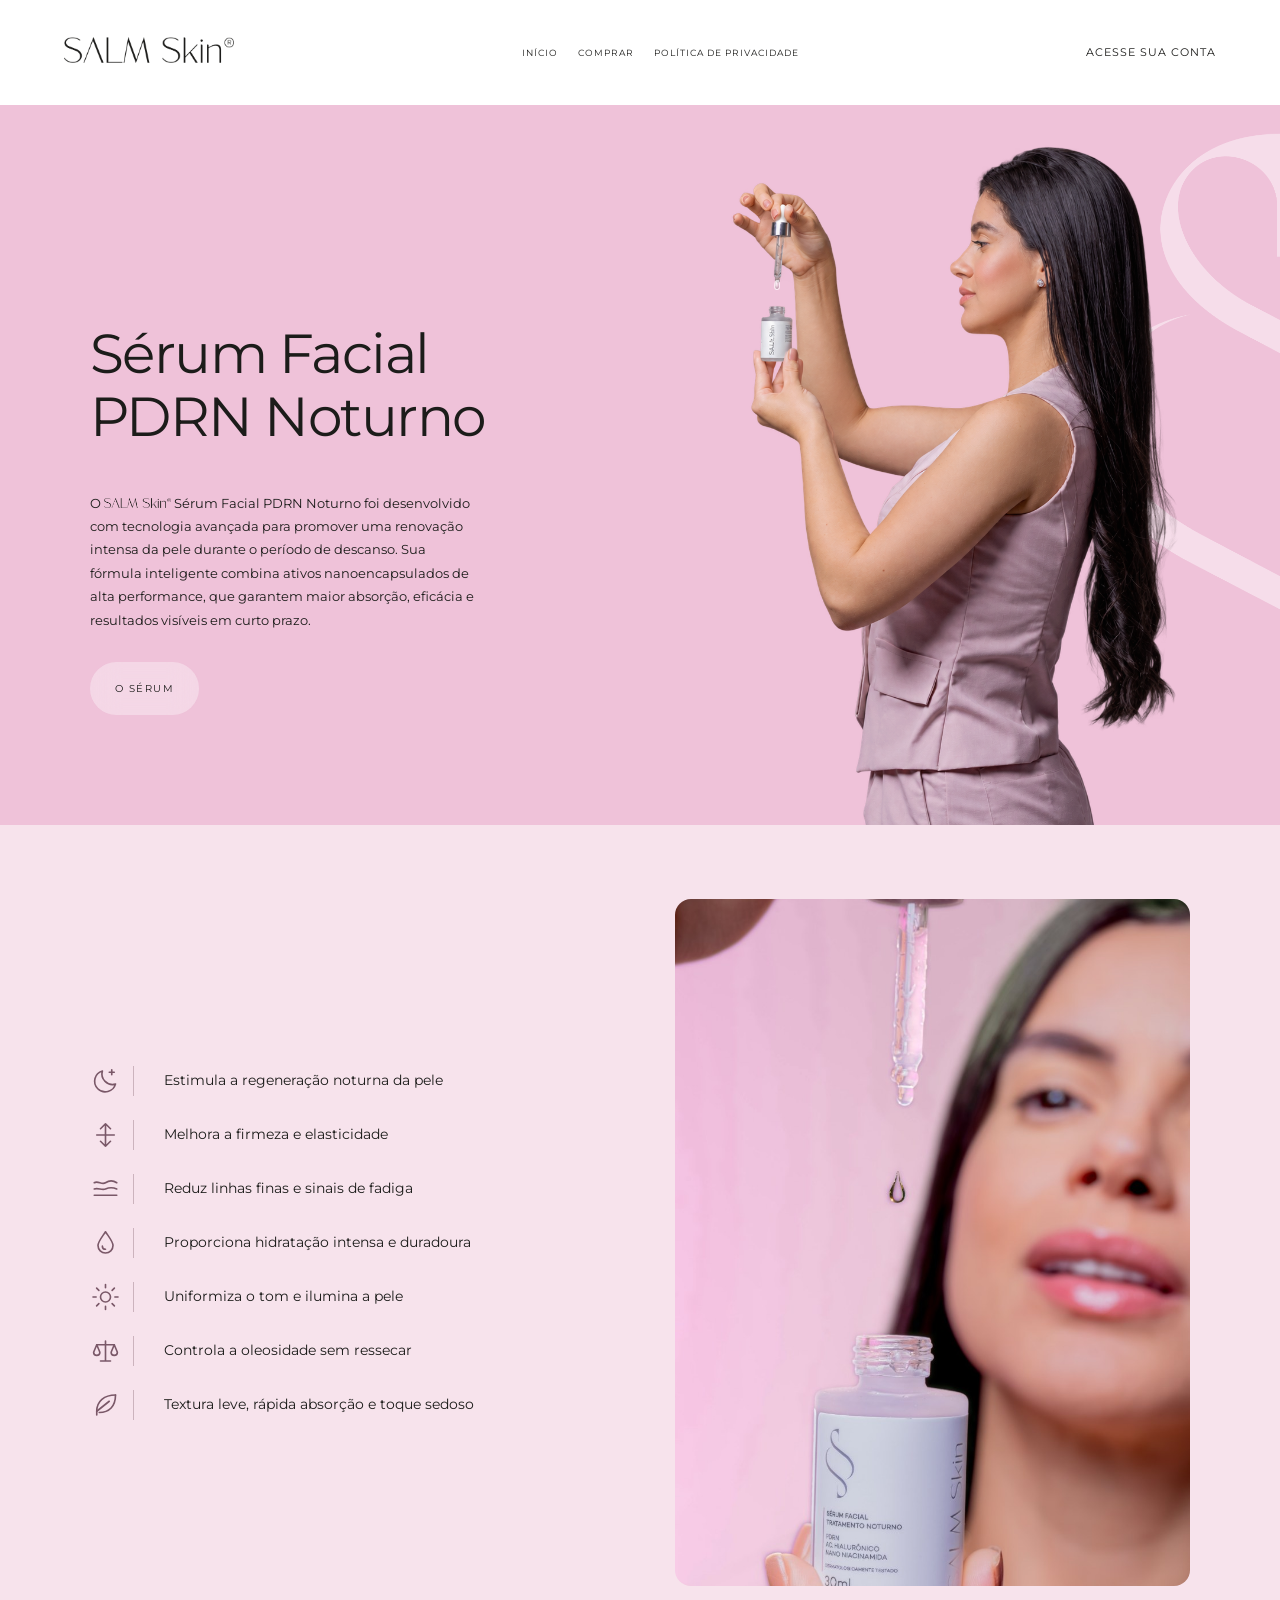
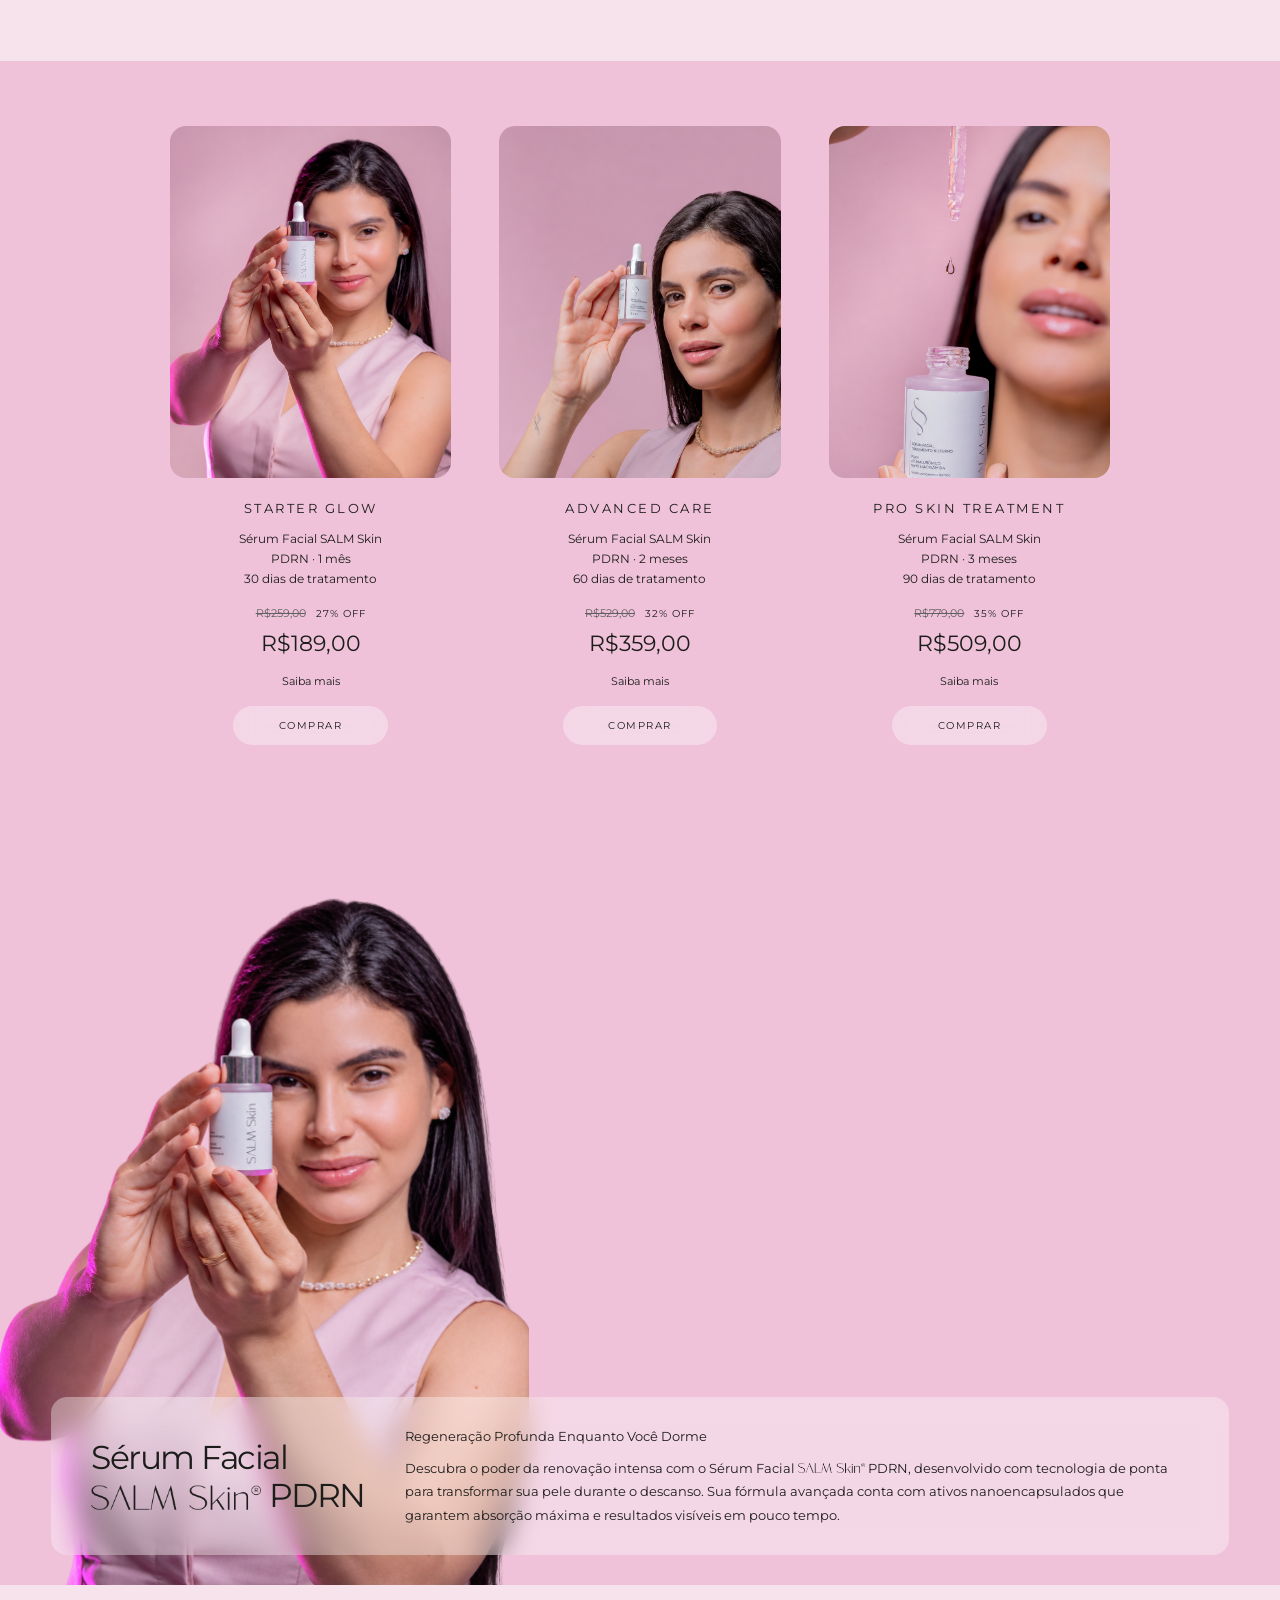
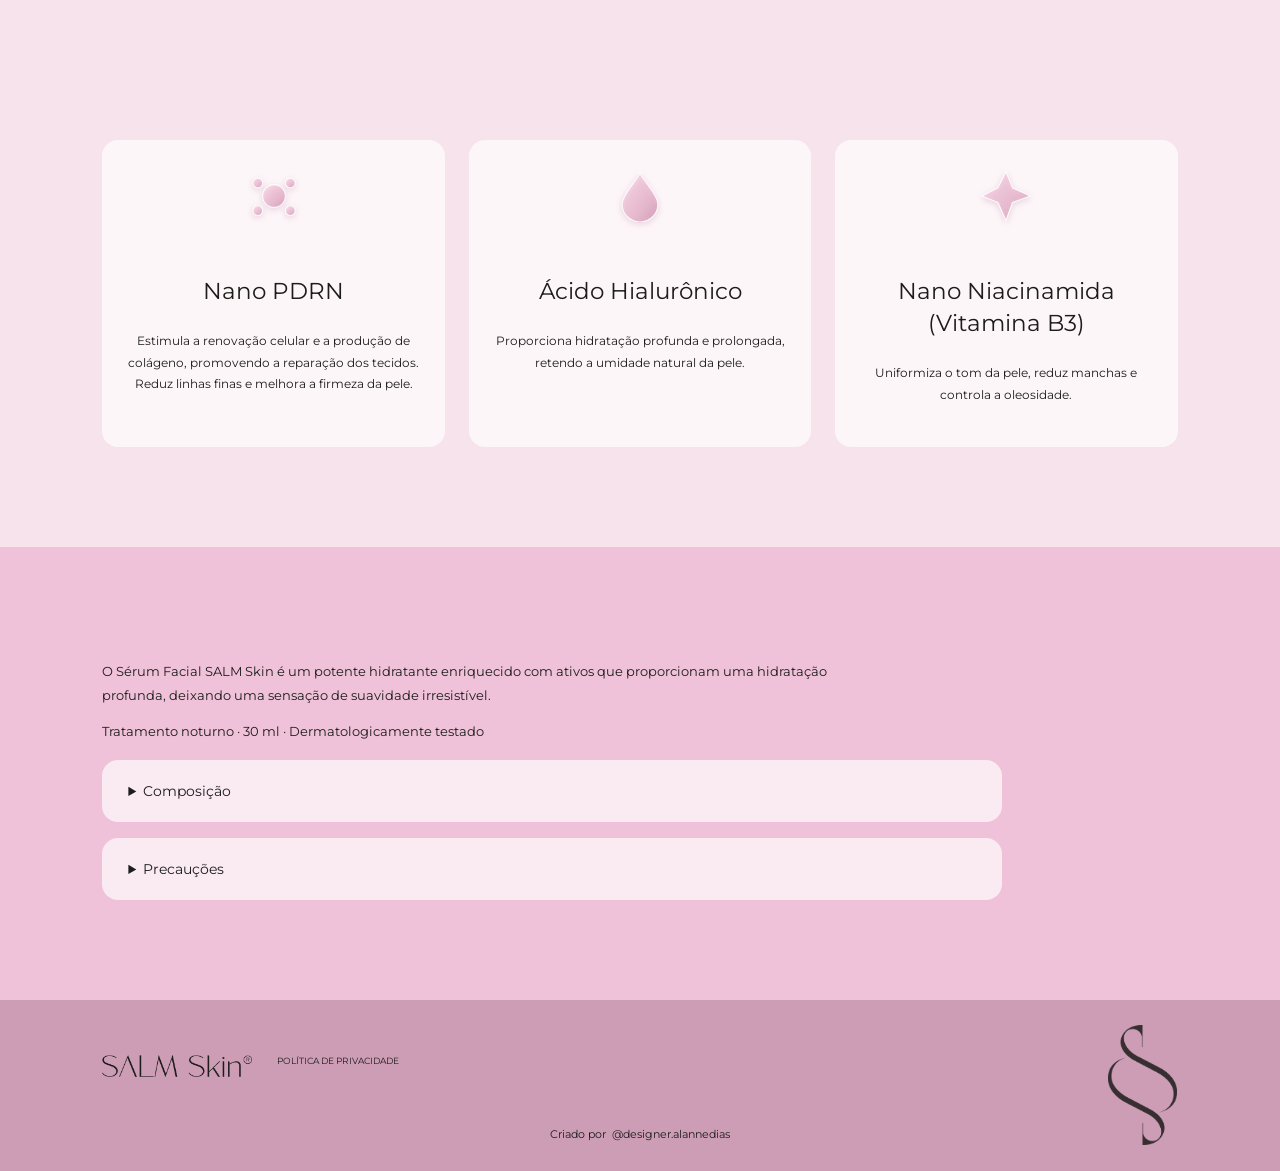
==== index.html @ bc0ce4f8 "Topo: metade do símbolo SALM em branco transparente atrás da modelo Co-Authored-By: Claude Opus 5.5 " ====
<!doctype html><html lang="pt-BR"><head><meta charset="UTF-8"><meta name="viewport" content="width=device-width,initial-scale=1"><title>SALM Skin</title><link rel="stylesheet" href="style.css"></head><body><header><a href="#inicio" aria-label="SALM Skin início"><img src="assets/wordmark.png" alt="SALM Skin"></a><nav><a href="#inicio">INÍCIO</a><a href="#serum">COMPRAR</a><a href="https://salmskin.lojavirtualnuvem.com.br/politica-de-privacidade">POLÍTICA DE PRIVACIDADE</a></nav><a class="shop" href="https://salmskin.lojavirtualnuvem.com.br/account/login">ACESSE SUA CONTA</a></header><main><section class="hero" id="inicio"><img class="hero-half-symbol" src="assets/symbol.png" alt="" aria-hidden="true"><div class="intro"><h1>Sérum Facial<br><em>PDRN Noturno</em></h1><p class="lead">O <img class="brand-inline" src="assets/wordmark.png" alt="SALM Skin"> Sérum Facial PDRN Noturno foi desenvolvido com tecnologia avançada para promover uma renovação intensa da pele durante o período de descanso. Sua fórmula inteligente combina ativos nanoencapsulados de alta performance, que garantem maior absorção, eficácia e resultados visíveis em curto prazo.</p><a class="button" href="#serum">O SÉRUM</a></div><div class="liquid-photo hero-photo"><div class="portrait-stage"><img src="assets/ritual-transparent.png" alt="Modelo com conta-gotas e frasco SALM Skin"><i class="serum-drop"></i><i class="serum-drop second"></i></div></div></section><section class="section benefits benefits-orbit"><div class="benefits-composition"><div class="benefits-side"><article class="benefit-point"><svg class="line-icon" viewBox="0 0 24 24" aria-hidden="true"><path d="M20 14.5A8.5 8.5 0 0 1 9.5 4 8.5 8.5 0 1 0 20 14.5Z"/><path d="M17 3v4M15 5h4"/></svg>Estimula a regeneração noturna da pele</article><article class="benefit-point"><svg class="line-icon" viewBox="0 0 24 24" aria-hidden="true"><path d="M12 3v18M8 7l4-4 4 4M8 17l4 4 4-4"/><path d="M5 12h14"/></svg>Melhora a firmeza e elasticidade</article><article class="benefit-point"><svg class="line-icon" viewBox="0 0 24 24" aria-hidden="true"><path d="M3 7c3-2 6 2 9 0s6-2 9 0"/><path d="M3 12c3-1.3 6 1.3 9 0s6-1.3 9 0"/><path d="M3 17h18"/></svg>Reduz linhas finas e sinais de fadiga</article><article class="benefit-point"><svg class="line-icon" viewBox="0 0 24 24" aria-hidden="true"><path d="M12 3c-3 4.5-6 8-6 11a6 6 0 0 0 12 0c0-3-3-6.5-6-11Z"/><path d="M9.5 14.5a2.5 2.5 0 0 0 2.5 2.5"/></svg>Proporciona hidratação intensa e duradoura</article></div><div class="benefits-serum"><img class="benefits-photo" src="assets/serum-gota-foto.jpg" alt="Gota do Sérum Facial SALM Skin PDRN caindo no frasco"></div><div class="benefits-side"><article class="benefit-point"><svg class="line-icon" viewBox="0 0 24 24" aria-hidden="true"><circle cx="12" cy="12" r="4"/><path d="M12 2v2.5M12 19.5V22M2 12h2.5M19.5 12H22M4.9 4.9l1.8 1.8M17.3 17.3l1.8 1.8M4.9 19.1l1.8-1.8M17.3 6.7l1.8-1.8"/></svg>Uniformiza o tom e ilumina a pele</article><article class="benefit-point"><svg class="line-icon" viewBox="0 0 24 24" aria-hidden="true"><path d="M12 4v16M8 20h8M5 7h14"/><path d="M5 7l-2.5 6a2.5 2.5 0 0 0 5 0Z"/><path d="M19 7l-2.5 6a2.5 2.5 0 0 0 5 0Z"/></svg>Controla a oleosidade sem ressecar</article><article class="benefit-point"><svg class="line-icon" viewBox="0 0 24 24" aria-hidden="true"><path d="M20 4C11 4 5 9 5 17v3"/><path d="M20 4c0 9-5 14-13 14"/><path d="M5 17 15 9"/></svg>Textura leve, rápida absorção e toque sedoso</article></div></div></section><section class="section catalog" id="serum"><div class="catalog-grid"><article><img class="catalog-image" src="assets/serum-real-rosa.png" alt="Starter Glow"><h3>Starter Glow</h3><p class="cat-desc">Sérum Facial SALM Skin<br>PDRN · 1 mês<br>30 dias de tratamento</p><p class="cat-old"><del>R$259,00</del> <span>27% OFF</span></p><p class="cat-price"><strong>R$189,00</strong></p><details class="plan-details"><summary>Saiba mais</summary><p>Ideal para quem deseja iniciar sua jornada de cuidados com a SALM Skin. Este frasco é o ponto de partida para adaptar sua pele à tecnologia nanoencapsulada e sentir os primeiros sinais de renovação e viço.</p></details><a class="button" href="https://salmskin.lojavirtualnuvem.com.br/produtos/serum-facial-salm-skin-pdrn">COMPRAR </a></article><article><img class="catalog-image" src="assets/serum-modelo-rosa.png" alt="Advanced Care"><h3>Advanced Care</h3><p class="cat-desc">Sérum Facial SALM Skin<br>PDRN · 2 meses<br>60 dias de tratamento</p><p class="cat-old"><del>R$529,00</del> <span>32% OFF</span></p><p class="cat-price"><strong>R$359,00</strong></p><details class="plan-details"><summary>Saiba mais</summary><p>Quando o cuidado vira rotina. Este kit com 2 séruns é focado em quem já busca resultados mais consistentes na uniformização do tom e na firmeza da pele. A constância potencializa a ação regeneradora do Nano PDRN.</p></details><a class="button" href="https://salmskin.lojavirtualnuvem.com.br/produtos/serum-facial-salm-skin-pdrn-copia">COMPRAR </a></article><article><img class="catalog-image" src="assets/serum-gota-rosa.png" alt="Pro Skin Treatment"><h3>Pro Skin Treatment</h3><p class="cat-desc">Sérum Facial SALM Skin<br>PDRN · 3 meses<br>90 dias de tratamento</p><p class="cat-old"><del>R$779,00</del> <span>35% OFF</span></p><p class="cat-price"><strong>R$509,00</strong></p><details class="plan-details"><summary>Saiba mais</summary><p>BÔNUS EXCLUSIVO: Frete Grátis + Mini Guia Digital &quot;Rotina de Pele SALM Skin&quot;.<br><br>O protocolo recomendado para a transformação real da sua pele. Três meses é o ciclo ideal para que os ativos nanoencapsulados atuem profundamente em todas as camadas, entregando o máximo de regeneração, clareamento e rejuvenescimento.</p></details><a class="button" href="https://salmskin.lojavirtualnuvem.com.br/produtos/serum-facial-salm-skin-pdrn-copia1">COMPRAR </a></article></div></section><section class="liquid-section serum-story"><div class="faithful-product"><img src="assets/serum-recorte.png" alt="Embalagem original do Sérum Facial SALM Skin PDRN"></div><div class="liquid-copy"><h2>Sérum Facial<br><em><img class="brand-inline" src="assets/wordmark.png" alt="SALM Skin"> PDRN</em></h2><p>Regeneração Profunda Enquanto Você Dorme</p><p>Descubra o poder da renovação intensa com o Sérum Facial <img class="brand-inline" src="assets/wordmark.png" alt="SALM Skin"> PDRN, desenvolvido com tecnologia de ponta para transformar sua pele durante o descanso. Sua fórmula avançada conta com ativos nanoencapsulados que garantem absorção máxima e resultados visíveis em pouco tempo.</p></div></section><section class="formula section"><svg width="0" height="0" style="position:absolute" aria-hidden="true"><defs><linearGradient id="pinkGlass" x1="0" y1="0" x2="1" y2="1"><stop offset="0" stop-color="#fbe6f0" stop-opacity=".9"/><stop offset=".55" stop-color="#e7a9c6" stop-opacity=".6"/><stop offset="1" stop-color="#c98aa9" stop-opacity=".75"/></linearGradient></defs></svg><div class="ingredients"><article><span class="glass-tile"><svg class="active-icon" viewBox="0 0 32 32" aria-hidden="true"><circle cx="16" cy="16" r="7"/><circle cx="6" cy="8" r="3"/><circle cx="26" cy="8" r="3"/><circle cx="6" cy="25" r="3"/><circle cx="26" cy="25" r="3"/></svg></span><h3>Nano PDRN</h3><p>Estimula a renovação celular e a produção de colágeno, promovendo a reparação dos tecidos. Reduz linhas finas e melhora a firmeza da pele.</p></article><article><span class="glass-tile"><svg class="active-icon" viewBox="0 0 32 32" aria-hidden="true"><path d="M16 2C13 8 5 15 5 21a11 11 0 0 0 22 0C27 15 19 8 16 2Z"/></svg></span><h3>Ácido Hialurônico</h3><p>Proporciona hidratação profunda e prolongada, retendo a umidade natural da pele.</p></article><article><span class="glass-tile"><svg class="active-icon" viewBox="0 0 32 32" aria-hidden="true"><path d="m16 1 4 10 11 5-11 4-4 11-5-11L1 16l10-5Z"/></svg></span><h3>Nano Niacinamida (Vitamina B3)</h3><p>Uniformiza o tom da pele, reduz manchas e controla a oleosidade.</p></article></div></section><section class="section label-info"><p>O Sérum Facial SALM Skin é um potente hidratante enriquecido com ativos que proporcionam uma hidratação profunda, deixando uma sensação de suavidade irresistível.</p><p>Tratamento noturno · 30 ml · Dermatologicamente testado</p><details><summary>Composição</summary><p>Aqua, Xanthan Gum, Panthenol, Niacinamide, Propylene Glycol, Diazolidinyl Urea, Parfum, Lecithin, Sodium Hyaluronate, Sodium DNA, Caprylic/Capric Triglyceride, Phenoxyethanol, Polysorbate 80, Sorbitan Stearate, Caprylyl Glycol, PCA Ethyl Cocoyl Arginate, Benzyl Salicylate, Limonene, Iodopropynyl Butylcarbamate, Cyanocobalamin, Lactic Acid.</p></details><details><summary>Precauções</summary><p>Mantenha fora do alcance das crianças, em local fresco e protegido dos raios solares. Caso o produto entre em contato com os olhos, lave imediatamente com água em abundância. No caso de irritação, suspenda o uso e, se necessário, procure orientação médica. Uso externo.</p></details></section></main><footer><img class="footer-symbol" src="assets/symbol.png" alt="Símbolo SALM Skin"><img src="assets/wordmark.png" alt="SALM Skin"><a href="https://salmskin.lojavirtualnuvem.com.br/politica-de-privacidade">POLÍTICA DE PRIVACIDADE</a><div class="creator-credit">Criado por <a href="https://www.instagram.com/designer.alannedias/" target="_blank" rel="noopener noreferrer">@designer.alannedias</a></div></footer><script src="app.js"></script></body></html>
---- style.css ----
@font-face{font-family:Campton;src:url('assets/CamptonBook.otf')}*{box-sizing:border-box}html{scroll-behavior:smooth;scroll-padding-top:100px}body{margin:0;color:#1c1c1a;background:#ffffff;font-family:Campton,Arial,sans-serif}a{color:inherit;text-decoration:none}button,a{-webkit-tap-highlight-color:transparent}button{font:inherit;cursor:pointer}header{height:105px;padding:22px 5%;display:flex;align-items:center;justify-content:space-between;background:#ffffff;border-bottom:1px solid #dedbd7;position:relative;z-index:5}header img{width:145px;height:65px;object-fit:contain}nav{display:flex;gap:35px;font-size:11px;letter-spacing:1px}.shop{font-size:11px;letter-spacing:1px;border-bottom:1px solid;padding:12px 0}.shop span{margin-left:25px}.hero{min-height:730px;position:relative;display:grid;grid-template-columns:1fr 1fr;padding:75px 7% 85px;overflow:hidden;background:radial-gradient(ellipse at 80% 50%,#efc2d9 0,transparent 48%),#ffffff}.eyebrow{font-size:10px;letter-spacing:2px;line-height:1.7}h1,h2{font-family:Georgia,serif;font-weight:400;letter-spacing:-2px}h1{font-size:clamp(48px,5.5vw,82px);line-height:1.05;margin:30px 0}em{font-weight:400;color:#606060}p{line-height:1.8;color:#606060}.lead{font-size:14px;max-width:390px;margin-bottom:30px}.button{display:inline-flex;background:#1c1c1a;color:white;align-items:center;justify-content:space-between;gap:50px;padding:20px 25px;font-size:10px;letter-spacing:1.5px;transition:.2s}.button:hover{background:#606060}.caption,.small{font-size:10px;letter-spacing:1px}.caption{margin-top:24px}.visual{position:relative;display:flex;align-items:center;flex-direction:column;justify-content:center;min-height:510px}.orbit{font-size:9px;letter-spacing:3px;position:absolute;top:0;color:#606060}.scene{position:relative;width:300px;height:410px;perspective:1000px;margin-top:15px}.package{position:absolute;left:70px;top:165px;width:155px;height:255px;transform:rotate(-8deg);transform-style:preserve-3d;animation:boxMove 4s ease forwards}.boxfront{position:absolute;inset:0;background:linear-gradient(110deg,#fff,#eeece8);box-shadow:inset -2px 0 2px #ddd,10px 12px 24px #594d4920;z-index:3;padding:22px 16px;overflow:hidden}.boxfront>img{width:40px;height:100px;object-fit:contain}.boxfront>div{font-size:7px;border-left:2px solid #cd9db5;padding-left:8px;margin:12px 0}.boxfront small{font-size:9px}.vertical{position:absolute;right:12px;top:25px;writing-mode:vertical-rl;transform:rotate(180deg);font-size:19px;letter-spacing:1px}.side{position:absolute;left:100%;top:0;width:30px;height:100%;background:#ddd9d4;transform-origin:left;transform:rotateY(65deg)}.flap{position:absolute;top:-49px;height:50px;background:#f2eeea;border:1px solid #ddd7d0;transform-origin:bottom;z-index:4}.left{left:0;width:78px;animation:flapLeft 1.3s .4s forwards}.right{right:0;width:78px;animation:flapRight 1.3s .4s forwards}.back{left:0;width:155px;animation:flapBack 1.3s .3s forwards}.bottle{position:absolute;left:98px;top:185px;width:105px;height:240px;z-index:2;animation:reveal 3.5s .6s both}.dropper{width:35px;height:65px;border-radius:45% 45% 5% 5%;background:linear-gradient(90deg,#d8d6d1,#fff 55%,#dedcd5);margin:auto}.cap{width:70px;height:45px;background:repeating-linear-gradient(90deg,#c4c0bb 0,#eeeae6 2px,#ddd9d2 4px);margin:-5px auto 0;border-radius:6px 6px 2px 2px}.glass{height:160px;background:linear-gradient(95deg,#978674,#e2d5be 35%,#f5ead5 60%,#a49077);border-radius:13px 13px 15px 15px;padding:24px 8px 10px;box-shadow:inset 4px 0 6px #fff6,8px 12px 15px #0001;text-align:center}.glass img{width:80px;mix-blend-mode:multiply}.glass span{display:block;font-size:6px;line-height:2;margin-top:14px}.glass b{font-size:16px;font-weight:400;letter-spacing:2px}.shadow{position:absolute;bottom:-16px;left:30px;width:240px;height:25px;background:#55453b25;filter:blur(12px);border-radius:50%}.animation-controls{display:flex;gap:25px;margin-top:35px;z-index:4}.animation-controls button{border:0;border-bottom:1px solid #b397a2;background:none;padding:9px 0;font-size:9px;letter-spacing:1px}.visual-note{font-size:8px;letter-spacing:2px}.hero-bottom{position:absolute;bottom:22px;left:7%;right:7%;display:flex;justify-content:space-between;font-size:8px;letter-spacing:1.5px;color:#606060}.ribbon{display:flex;justify-content:space-around;gap:20px;align-items:center;background:#cd9db5;padding:23px;font-size:9px;letter-spacing:1.5px}.ribbon i{font-size:20px}.section{padding:100px 8%}.product{display:grid;grid-template-columns:1fr 1fr;gap:9%;align-items:center}.photo{position:relative;background:#e7e0d7}.photo img{display:block;width:100%;aspect-ratio:1;object-fit:cover}.photo span{display:block;text-align:center;padding:18px;font-size:8px;letter-spacing:1.4px}h2{font-size:clamp(36px,4vw,57px);line-height:1.15;margin:24px 0}.product p{font-size:13px;max-width:430px}.specs{display:flex;flex-wrap:wrap;gap:20px;border-block:1px solid #d8d3cd;padding:20px 0;margin:27px 0;font-size:10px}.formula{background:#1c1c1a;color:#ffffff}.formula .eyebrow{color:#cd9db5}.formula em{color:#cd9db5}.ingredients{display:grid;grid-template-columns:repeat(3,1fr);gap:45px;margin-top:55px}.ingredients article{border-top:1px solid #606060;padding-top:23px}.ingredients span{color:#cd9db5;font-size:10px}.ingredients h3{font-family:Georgia,serif;font-size:26px;font-weight:400}.ingredients p{color:#cd9db5;font-size:12px}.ritual{text-align:center;background:#efc2d9}.steps{display:grid;grid-template-columns:repeat(3,1fr);gap:50px;margin:60px 0}.steps article{border-top:1px solid #cd9db5;padding-top:25px}.steps span{font-size:10px;letter-spacing:2px}.steps p{font-size:12px}.textlink{font-size:10px;border-bottom:1px solid;padding-bottom:10px}footer{padding:55px 8% 30px;display:flex;gap:25px;align-items:center;flex-wrap:wrap}footer img{width:120px}footer p{font-size:12px;margin-right:auto}footer a,footer small{font-size:9px}footer small{width:100%;border-top:1px solid #ddd;padding-top:25px}.whatsapp{position:fixed;right:20px;bottom:20px;background:#1c1c1a;color:#fff;padding:14px 18px;border-radius:30px;font-size:10px;z-index:8}a:focus-visible,button:focus-visible{outline:3px solid #606060;outline-offset:5px}@keyframes flapLeft{to{transform:rotateZ(-85deg) rotateX(20deg)}}@keyframes flapRight{to{transform:rotateZ(85deg) rotateX(20deg)}}@keyframes flapBack{to{transform:rotateX(-120deg)}}@keyframes reveal{0%,20%{transform:translateY(0);opacity:0}40%{opacity:1}100%{transform:translateY(-165px);opacity:1}}@keyframes boxMove{0%,40%{transform:rotate(-8deg)}100%{transform:translate(25px,0px) rotate(-12deg)}}.finished *{animation-delay:-10s!important;animation-duration:.001s!important}@media(max-width:700px){header{height:80px;padding:12px 6%}header img{width:105px;height:50px}nav{display:none}.hero{grid-template-columns:1fr;padding:35px 7% 70px}.hero h1{font-size:55px}.lead{font-size:13px}.visual{margin-top:35px;min-height:510px}.orbit{top:5px}.hero-bottom span:last-child{display:none}.ribbon{flex-wrap:wrap;padding:20px;font-size:8px}.ribbon i{display:none}.section{padding:65px 7%}.product{grid-template-columns:1fr;gap:35px}.ingredients,.steps{grid-template-columns:1fr;gap:25px}.steps{margin:35px 0}.ingredients{margin-top:35px}footer{padding:35px 7% 70px}footer p{width:100%}}@media(prefers-reduced-motion:reduce){html{scroll-behavior:auto}.scene *{animation-duration:.001s!important;animation-delay:-10s!important}}


.liquid-section{display:grid;grid-template-columns:1fr 1fr;background:#efc2d9;align-items:center}.liquid-photo{position:relative;line-height:0;overflow:hidden}.liquid-photo>img{width:100%;height:auto;display:block}.liquid-copy{padding:15%}.liquid-copy p{font-size:13px}.liquid-copy button{background:none;border:0;border-bottom:1px solid #606060;padding:15px 0;font-size:10px;letter-spacing:1px}.serum-drop{position:absolute;left:19.88%;top:37.7%;width:1%;height:1.1%;background:linear-gradient(100deg,#ffffffa0,#f9e3f144,#ffffffb0);border:1px solid #ffffff80;border-radius:60% 40% 65% 65%;box-shadow:1px 2px 3px #784d5b50;animation:drip 2.1s ease-in infinite;transform-origin:top}.serum-drop.second{animation-delay:1.05s}.liquid-section.paused .serum-drop{animation-play-state:paused}@keyframes drip{0%{transform:translateY(0) scale(.4);opacity:0}20%{opacity:1;transform:translateY(0) scale(.8)}75%{opacity:1}100%{transform:translateY(290%) scale(.65,1.2);opacity:0}}@media(max-width:700px){.liquid-section{grid-template-columns:1fr}.liquid-copy{padding:45px 7%}}@media(prefers-reduced-motion:reduce){.serum-drop{animation:none;display:none}}
.hero{padding:0;grid-template-columns:1fr 1fr;background:#efc2d9;min-height:720px}.intro{padding:75px 10% 100px 14%;align-self:center}.hero-photo{align-self:stretch}.hero-photo>img{height:100%;object-fit:cover;object-position:center}.hero-bottom{z-index:3;right:53%;left:7%}.hero-bottom span:last-child{display:none}.hero h1{font-size:clamp(48px,5vw,75px)}.hero em{color:#606060}.liquid-section>.visual{padding:60px 0;min-height:620px}.button:hover{background:#606060}.liquid-section{background:#efc2d9}.hero-photo .serum-drop{top:37.7%}.motion-paused .serum-drop{animation-play-state:paused}@media(max-width:700px){.hero{grid-template-columns:1fr}.intro{padding:40px 7%}.hero-photo{height:auto}.hero-photo>img{height:auto}.hero-bottom{display:none}.hero h1{font-size:53px}.liquid-section>.visual{min-height:600px}}
.hero-photo{aspect-ratio:1060/1484}.hero-photo>img{object-fit:fill}.hero{min-height:0}.hero-photo .serum-drop{left:19.9%;top:37.7%}


.catalog{background:#fff}.catalog-grid{display:grid;grid-template-columns:repeat(3,1fr);gap:35px}.catalog article{border-top:1px solid #cd9db5;padding-top:25px}.catalog h3{font-size:19px;line-height:1.5;font-weight:400}.catalog p{font-size:12px}.catalog article>span{background:#efc2d9;padding:8px;font-size:10px}.catalog strong{font-size:22px;color:#1c1c1a}.benefits{background:#efc2d9}.benefits ul{columns:2;line-height:2.2;font-size:14px;color:#606060}#motion{display:block;border:0;border-bottom:1px solid #606060;background:none;font-size:9px;padding:15px 0;margin-top:15px}nav{gap:20px;font-size:9px}.intro{padding-top:45px;padding-bottom:45px}.hero h1{margin-top:0}.visual-note{display:none}@media(max-width:700px){.catalog-grid{grid-template-columns:1fr}.benefits ul{columns:1}.shop{font-size:9px}}.catalog-image{display:block;width:100%;aspect-ratio:1;object-fit:cover;margin-bottom:22px}

.hero-photo{background:transparent}.serum-drop{width:.72%;height:.73%;border:.5px solid #ffffff9c;border-radius:48% 48% 55% 55%;background:radial-gradient(ellipse at 30% 25%,#ffffffd9 0%,#ffffff33 18%,transparent 42%),radial-gradient(ellipse at 70% 65%,#60606033,transparent 60%);box-shadow:inset -.7px -1px 1px #60606055,inset .7px 0 1px #ffffffcc,0 1px 1px #60606022;animation:serumFall 2.7s cubic-bezier(.42,0,.9,.52) infinite}.serum-drop.second{animation-delay:1.35s}.hero-photo .serum-drop{left:19.6%;top:37.65%}@keyframes serumFall{0%{opacity:0;transform:translateY(0) scale(.25,.3)}12%{opacity:.9;transform:translateY(0) scale(.65,.7)}40%{opacity:.95;transform:translateY(30%) scale(.8,1.15)}65%{opacity:.95;transform:translateY(215%) scale(.75,1.5)}87%{opacity:.8;transform:translateY(405%) scale(.85,1.1)}100%{opacity:0;transform:translateY(450%) scale(1.2,.35)}}
.hero{position:relative;display:block;min-height:720px;overflow:hidden}.hero .intro{position:relative;z-index:2;width:48%;padding:100px 3% 80px 7%;pointer-events:none}.intro a,.intro button{pointer-events:auto}.hero-photo{position:absolute;inset:0 0 0 42%;width:58%;height:100%;aspect-ratio:auto;overflow:hidden}.portrait-stage{position:absolute;width:100%;aspect-ratio:1060/1484;top:-17%;left:0;line-height:0}.portrait-stage>img{width:100%;height:auto;display:block}.portrait-stage .serum-drop{left:19.6%;top:37.65%}@media(min-width:1450px){.portrait-stage{width:90%;left:4%;top:-23%}.hero{min-height:820px}}@media(max-width:700px){.hero{display:flex;flex-direction:column;min-height:0}.hero .intro{width:100%;padding:40px 7% 10px}.hero-photo{position:relative;inset:auto;width:100%;height:600px}.portrait-stage{top:-105px;width:115%;left:-7.5%}.hero h1{font-size:49px}.lead{max-width:none}}
.brand-inline{display:inline-block;width:5.7em;max-width:100%;height:1em;object-fit:contain;vertical-align:-.16em}.boxfront .vertical .brand-inline{width:100px;height:22px;max-width:none}.glass>img{width:85px;height:auto}.formula .brand-inline{filter:invert(1)}header img{width:170px;height:auto}footer>img{width:150px}.catalog .brand-inline{width:120px;height:auto;vertical-align:middle}.liquid-copy h2 .brand-inline{width:230px;height:auto}header{background:rgba(205,157,181,.72);backdrop-filter:blur(14px);-webkit-backdrop-filter:blur(14px);border-bottom:1px solid rgba(110,110,111,.2);position:sticky;top:0;z-index:20}

header,.shop,.button,.specs,.ingredients article,.steps article,footer small,.catalog article,.animation-controls button,.boxfront>div,.flap{border:0!important}.portrait-stage{top:auto;bottom:0}.hero-photo{border:0}.serum-drop{border:0}.button{box-shadow:none}.whatsapp{border:0}@media(min-width:1450px){.portrait-stage{top:auto;bottom:0}}@media(max-width:700px){.portrait-stage{top:auto;bottom:0}}@font-face{font-family:Montserrat;src:url(assets/Montserrat.ttf);font-weight:100 900;font-display:swap}body,button,a,p,span,small,h1,h2,h3,li,em{font-family:Montserrat,Arial,sans-serif!important;color:#1c1c1a!important}h1,h2{letter-spacing:-1.5px}em{font-style:normal}.formula{background:#efc2d9;color:#1c1c1a}.formula .brand-inline{filter:none}.button,.whatsapp{background:#cd9db5!important;color:#1c1c1a!important}.serum-drop{background:radial-gradient(ellipse at 28% 23%,#ffffffcc 0%,#efc2d955 22%,transparent 46%),linear-gradient(115deg,#efc2d9a0,#cd9db5c9 62%,#efc2d980)!important;box-shadow:inset -1px -1px 2px #cd9db5,inset 1px 0 1px #ffffffb0,0 1px 1px #60606022!important}.boxfront .vertical{font-family:Montserrat,Arial,sans-serif}
.faithful-product img{display:block;width:100%;height:auto}.hero .intro{padding-top:95px}.hero h1{font-size:clamp(36px,4.3vw,65px);line-height:1.15}.hero .lead{font-size:13px}.brand-inline{height:.85em;width:5.5em;vertical-align:-.1em}@media(max-width:700px){.hero .intro{padding-top:40px}.hero h1{font-size:42px}}.catalog{background:#efc2d9}.catalog-grid{gap:24px;align-items:stretch}.catalog-grid>article{background:rgba(255,255,255,.68);backdrop-filter:blur(14px);-webkit-backdrop-filter:blur(14px);padding:24px;border:0!important;border-radius:0;display:flex;flex-direction:column}.catalog-grid>article>.button{margin-top:auto;justify-content:center}.catalog-grid>article>span{align-self:flex-start}.catalog-grid>article>p:last-of-type{margin-bottom:25px}.catalog-image{margin-bottom:24px}.catalog-grid>article h3{font-size:17px;min-height:80px}.catalog-grid>article .brand-inline{width:110px}.catalog-grid>article p{line-height:1.7}
footer{background:#cd9db5;align-items:flex-start}.footer-contact{width:100%;padding-top:15px}.footer-contact h3{font-size:14px;font-weight:500}.footer-contact p{font-size:12px;margin:8px 0}.footer-contact .button{padding-left:0}.catalog{padding-top:65px}footer .brand-inline{max-width:150px}.catalog-image{aspect-ratio:4/5;object-fit:cover;object-position:50% 40%}.catalog article:nth-child(2) .catalog-image{object-position:75% 50%}.catalog article:nth-child(3) .catalog-image{object-position:45% 60%}.faithful-product img{height:650px;object-fit:cover;object-position:center 35%}@media(max-width:700px){.faithful-product img{height:520px}}

.catalog-image{border-radius:22px}.benefits{background:#efc2d9}.hero+.benefits{margin-top:-1px}

@media(max-width:700px){.hero{display:flex;flex-direction:column;overflow:hidden}.hero .intro{position:relative;order:1;width:100%;padding:38px 7%;pointer-events:auto}.hero-photo{order:2;position:relative;inset:auto;width:100%;height:auto;overflow:hidden;aspect-ratio:auto}.hero .portrait-stage{position:relative;inset:auto;width:100%;aspect-ratio:1060/1484;line-height:0}.hero .portrait-stage>img{display:block;width:100%;height:auto}.hero h1{font-size:38px}.hero .lead{max-width:100%;font-size:13px}.hero+.benefits{margin-top:0}.catalog-image{border-radius:22px}}

.ingredients{gap:24px;align-items:stretch}.ingredients article{background:rgba(255,255,255,.68);border-radius:22px;padding:30px 24px;text-align:center}.active-icon{display:block;width:38px;height:38px;margin:0 auto 24px;fill:#cd9db5}.ingredients h3{font-size:23px;line-height:1.4}.ingredients p{line-height:1.8}

.catalog-grid>article{border-radius:80px;background:rgba(255,255,255,.68);overflow:hidden;padding:32px 24px}.catalog-image{border-radius:56px}

.button,button,.whatsapp{border-radius:80px!important}

.button,button,.whatsapp,.catalog-grid>article,.ingredients article{background:rgba(255,255,255,.68)!important;backdrop-filter:blur(14px);-webkit-backdrop-filter:blur(14px);color:#1c1c1a!important}.button:hover,button:hover,.whatsapp:hover{background:rgba(255,255,255,.85)!important}

.creator-credit{width:100%;display:flex;align-items:center;justify-content:center;gap:6px;font-size:11px;padding-top:25px}.creator-credit a{display:inline-flex;align-items:center;gap:7px;font-size:11px}.creator-credit svg,.contact-icon{width:19px;height:19px;vertical-align:middle}.whatsapp{display:flex;align-items:center;gap:8px}

.catalog-grid>article,.ingredients article,.catalog-image{border-radius:16px!important}.catalog-grid>article{padding:24px}

.section-symbol{display:block;width:34px;height:64px;object-fit:contain;margin-bottom:24px}.ritual .section-symbol{margin:0 auto 24px}footer>.footer-symbol{width:28px;height:54px;object-fit:contain}.hero-symbol{position:absolute;left:3%;top:8%;width:290px;height:570px;object-fit:contain;opacity:.035;pointer-events:none}@media(max-width:700px){.hero-symbol{width:150px;height:290px;left:auto;right:4%;top:24px}}

footer{position:relative;overflow:hidden}footer>.footer-symbol{position:absolute;right:8%;top:100px;width:140px;height:240px;object-fit:contain;opacity:.85}.footer-contact{padding-right:190px}.label-info{background:#efc2d9}.label-info>p{max-width:760px;font-size:13px}.label-info details{background:rgba(255,255,255,.68);border-radius:16px;margin-top:16px;padding:22px 26px;max-width:900px}.label-info summary{cursor:pointer;font-size:14px}.label-info details p{font-size:12px;line-height:1.9}.social-link{display:inline-flex;align-items:center;gap:8px;margin:8px 0}.social-link svg{width:20px;height:20px}@media(max-width:700px){footer>.footer-symbol{width:70px;height:120px;right:7%;top:140px}.footer-contact{padding-right:85px}.footer-contact a{overflow-wrap:anywhere}}

.footer-contact p a{display:inline-flex;align-items:center;gap:9px}.footer-contact .contact-icon{flex-shrink:0}

.catalog-grid{width:92%;max-width:1050px;margin-inline:auto;grid-template-columns:repeat(3,minmax(0,1fr));gap:24px}.catalog-grid>article{padding:20px}.catalog-grid>article h3{font-size:16px}@media(max-width:700px){.catalog-grid{width:100%;max-width:400px;grid-template-columns:1fr}.catalog-grid>article{padding:24px}}

.hero+.benefits,.benefits{background:#cd9db5}

.benefits ul{columns:initial;display:grid;grid-template-columns:repeat(2,minmax(0,1fr));gap:22px 35px;padding:10px 0;list-style:none}.benefits li{display:flex;align-items:center;gap:15px;line-height:1.7}.benefits li svg{width:25px;height:25px;flex:0 0 25px;fill:#1c1c1a}@media(max-width:700px){.benefits ul{grid-template-columns:1fr;gap:20px}}

.hero-photo>.hero-symbol{position:absolute;inset:5% 10% auto auto;width:70%;height:90%;object-fit:contain;opacity:.08;z-index:0}.portrait-stage{z-index:1}@media(max-width:700px){.hero-photo>.hero-symbol{inset:5% 10% auto auto;width:70%;height:90%}}

.hero .lead .brand-inline,p>.brand-inline{height:.78em;width:auto;max-width:none;vertical-align:baseline;position:relative;top:.02em;object-fit:contain}

.serum-story{position:relative;display:grid;grid-template-columns:1fr;min-height:700px;overflow:hidden}.serum-story>.faithful-product,.serum-story>.liquid-copy{grid-area:1/1}.serum-story>.faithful-product{width:66%;align-self:end}.serum-story .faithful-product img{height:740px;object-fit:contain;object-position:bottom left}.serum-story>.liquid-copy{z-index:2;align-self:center;margin:50px 7% 50px 48%;padding:32px;background:rgba(255,255,255,.68);backdrop-filter:blur(12px);border-radius:16px}.serum-story h2{font-size:clamp(30px,3.5vw,50px)}@media(max-width:700px){.serum-story{display:flex;flex-direction:column;min-height:0}.serum-story>.faithful-product{width:100%}.serum-story .faithful-product img{height:auto;width:100%}.serum-story>.liquid-copy{position:relative;margin:-100px 7% 35px;padding:25px}.serum-story h2{font-size:32px}}

.benefits-orbit{background:#efc2d9!important;padding:75px 7%}.benefits-orbit>h2{text-align:center;font-size:clamp(30px,4vw,48px);margin:0 0 55px}.benefits-composition{display:grid;grid-template-columns:1fr .9fr 1fr;align-items:center;gap:35px;max-width:1180px;margin:auto}.benefits-side{display:flex;flex-direction:column;gap:35px}.benefit-point{display:grid;grid-template-columns:42px 1fr;align-items:center;gap:16px;font-size:13px;line-height:1.7}.benefit-point svg{width:40px;height:40px;padding:9px;fill:#1c1c1a;background:rgba(255,255,255,.68);border-radius:50%}.benefits-serum{position:relative;display:flex;flex-direction:column;align-items:center}.benefits-serum>img:first-child{width:100%;max-width:330px;height:410px;object-fit:contain;mix-blend-mode:multiply}.benefits-serum>.benefits-seal{width:26px;height:50px;object-fit:contain;margin-top:15px}@media(max-width:700px){.benefits-orbit{padding:55px 7%}.benefits-orbit>h2{margin-bottom:30px;font-size:30px}.benefits-composition{grid-template-columns:1fr;gap:28px}.benefits-serum{grid-row:1}.benefits-serum>img:first-child{height:300px;width:250px}.benefits-side{gap:22px}.benefit-point{font-size:13px}.benefits-serum>.benefits-seal{display:none}}

.catalog-title{text-align:center;font-size:29px;letter-spacing:2px;margin:0 0 40px}.catalog-grid{max-width:1140px;width:100%;gap:24px}.catalog-grid>article{text-align:center;padding:16px;align-items:center}.catalog-image{aspect-ratio:4/3;height:auto;border-radius:16px!important;object-fit:cover;margin-bottom:20px}.catalog-grid>article h3{font-size:14px;line-height:1.6;min-height:68px;margin:16px 0 10px}.catalog-grid>article>span{align-self:center;background:transparent;font-size:10px;padding:0}.catalog-grid>article>p{font-size:12px;margin:8px 0 15px}.catalog-grid>article>p:first-of-type{display:flex;flex-direction:column;gap:6px}.catalog-grid>article strong{font-size:23px;font-weight:500}.plan-details{font-size:11px;width:100%;margin:4px 0 22px}.plan-details summary{cursor:pointer;list-style:none;padding:8px}.plan-details p{font-size:11px;line-height:1.8}.catalog-grid>article>.button{width:100%;margin-top:auto;min-height:44px;padding:15px}.catalog article:nth-child(2) .catalog-image{object-position:75% 40%}.catalog article:nth-child(3) .catalog-image{object-position:45% 52%}@media(max-width:700px){.catalog-grid{max-width:420px;gap:25px}.catalog-grid>article h3{min-height:0}.catalog-image{aspect-ratio:4/3}}
@media(min-width:701px){.hero-photo .portrait-stage{top:0;bottom:auto;height:100%;width:auto;left:auto;right:8%}.hero-photo .portrait-stage>img{height:100%;width:auto}}.button,button,.whatsapp{background:rgba(255,255,255,.35)!important}.button:hover,button:hover,.whatsapp:hover{background:rgba(255,255,255,.6)!important}.catalog-grid>article{background:transparent!important;backdrop-filter:none!important;-webkit-backdrop-filter:none!important;padding:0!important;border-radius:0!important;overflow:visible}.catalog-grid>article .catalog-image{aspect-ratio:4/3;border-radius:16px!important;margin-bottom:20px}.catalog-grid>article h3{font-size:13px;letter-spacing:2.5px;text-transform:uppercase;font-weight:500;min-height:0;margin:0 0 10px}.catalog-grid>article>p.cat-desc{display:block;font-size:12px;line-height:1.7;color:#606060;margin:0 0 14px}.catalog-grid>article>p.cat-price{display:flex;flex-direction:row;align-items:baseline;justify-content:center;gap:10px;margin:0 0 6px}.cat-price strong{font-size:18px!important;font-weight:500}.cat-price del{font-size:11px;color:#606060}.cat-price span{font-size:10px;letter-spacing:1px;color:#606060}.catalog-grid>article .plan-details{margin:0 0 16px}.catalog-grid>article>.button{width:auto!important;min-width:55%;min-height:0;padding:13px 30px!important;margin-top:auto}.hero-photo .portrait-stage>img.hero-symbol{position:absolute;inset:auto;left:20%;top:4%;width:76%;height:91%;object-fit:contain;opacity:.08;z-index:0;pointer-events:none}.hero-photo .portrait-stage>img:not(.hero-symbol){position:relative;z-index:1}.hero-photo .portrait-stage .serum-drop{z-index:2}.benefit-point svg.line-icon{width:34px;height:34px;padding:0;background:none;border-radius:0;fill:none;stroke:#1c1c1a;stroke-width:1.3;stroke-linecap:round;stroke-linejoin:round}.benefits-serum>img:first-child{mix-blend-mode:normal;filter:drop-shadow(0 18px 22px rgba(96,96,96,.18))}header{background:rgba(255,255,255,.5)!important;backdrop-filter:blur(14px);-webkit-backdrop-filter:blur(14px);border-bottom:1px solid rgba(255,255,255,.6)!important}.hero-photo .portrait-stage>img.hero-symbol{left:30%;top:16%;width:56%;height:66%;filter:brightness(0) invert(1);opacity:.45}.benefits-serum>img:first-child{width:100%;max-width:320px;height:auto;aspect-ratio:3/4;object-fit:cover;border-radius:16px;filter:none;mix-blend-mode:normal}@media(max-width:700px){.benefits-serum>img:first-child{width:100%;max-width:300px;height:auto}}.catalog-grid{max-width:940px!important;gap:48px!important}.catalog-grid>article .catalog-image{aspect-ratio:4/5}@media(max-width:700px){.catalog-grid{max-width:340px!important;gap:40px!important}}.serum-story>.liquid-copy{background:rgba(255,255,255,.35);margin:50px 5% 50px 40%;padding:34px 48px}@media(max-width:700px){.serum-story>.liquid-copy{margin:-100px 5% 35px;padding:25px}}.benefits-serum>img.benefits-model{width:100%;max-width:340px;height:auto;aspect-ratio:1060/1484;object-fit:contain;border-radius:0;filter:none;mix-blend-mode:normal}@media(max-width:700px){.benefits-serum>img.benefits-model{max-width:280px;height:auto}}.benefits-serum>img.benefits-model{-webkit-mask-image:linear-gradient(to bottom,#000 72%,transparent 98%),linear-gradient(to right,transparent 0,#000 14%);-webkit-mask-composite:source-in;mask-image:linear-gradient(to bottom,#000 72%,transparent 98%),linear-gradient(to right,transparent 0,#000 14%);mask-composite:intersect}@media(min-width:701px){.benefit-point{position:relative}.benefits-side:first-child .benefit-point::after,.benefits-side:last-child .benefit-point::before{content:"";position:absolute;top:50%;width:46px;height:1px;background:#1c1c1a;opacity:.55}.benefits-side:first-child .benefit-point::after{left:calc(100% + 8px)}.benefits-side:last-child .benefit-point::before{right:calc(100% + 8px)}.benefits-side .benefit-point>i.dot{display:none}}@media(min-width:701px){.benefits-side:first-child .benefit-point::after{background:linear-gradient(#1c1c1a,#1c1c1a) left/100% 1px no-repeat;height:7px;margin-top:-3px;background-color:transparent}.benefits-side:first-child .benefit-point::after,.benefits-side:last-child .benefit-point::before{-webkit-mask:none}}.benefits-serum>img.benefits-model{-webkit-mask-image:linear-gradient(to bottom,#000 72%,transparent 98%),linear-gradient(to right,transparent 0,#000 14%,#000 86%,transparent 100%);mask-image:linear-gradient(to bottom,#000 72%,transparent 98%),linear-gradient(to right,transparent 0,#000 14%,#000 86%,transparent 100%)}@media(min-width:701px){.benefits-side:first-child .benefit-point::after,.benefits-side:last-child .benefit-point::before{height:7px;margin-top:-3px;width:56px;opacity:.6;background-color:transparent}.benefits-side:first-child .benefit-point::after{background:radial-gradient(circle,#1c1c1a 2.5px,transparent 3px) right center/7px 7px no-repeat,linear-gradient(#1c1c1a,#1c1c1a) left center/calc(100% - 4px) 1px no-repeat}.benefits-side:last-child .benefit-point::before{background:radial-gradient(circle,#1c1c1a 2.5px,transparent 3px) left center/7px 7px no-repeat,linear-gradient(#1c1c1a,#1c1c1a) right center/calc(100% - 4px) 1px no-repeat}}.benefits-orbit>h2.ad-title{display:flex;flex-direction:column;align-items:center;line-height:1;margin:0 0 50px;color:#7a5868}.ad-title .t-small{font-size:clamp(20px,2.4vw,32px);letter-spacing:.45em;margin-right:-.45em;font-weight:400}.ad-title .t-big{font-size:clamp(52px,7vw,96px);font-weight:600;letter-spacing:.02em;margin-top:6px}.benefits-side .benefit-point{display:flex;align-items:center;width:max-content;max-width:290px;background:rgba(110,78,94,.82);color:#fff;border-radius:14px;padding:12px 20px 12px 14px;font-size:13px;line-height:1.4;box-shadow:0 10px 24px rgba(80,50,65,.18);-webkit-backdrop-filter:blur(6px);backdrop-filter:blur(6px);position:relative;z-index:2}.benefits-side .benefit-point svg.line-icon{width:44px;height:30px;flex:0 0 44px;stroke:#fff;padding:0 12px 0 0;margin-right:14px;border-right:1px solid rgba(255,255,255,.55);box-sizing:border-box}.benefits-side .benefit-point::before,.benefits-side .benefit-point::after{content:none!important}@media(min-width:701px){.benefits-composition{grid-template-columns:1fr minmax(0,340px) 1fr;gap:0}.benefits-side{gap:26px}.benefits-side:first-child{align-items:flex-end;margin-right:-60px;z-index:2}.benefits-side:last-child{align-items:flex-start;margin-left:-60px;z-index:2}.benefits-side:first-child .benefit-point:nth-child(even){transform:translateX(-36px)}.benefits-side:last-child .benefit-point:nth-child(even){transform:translateX(36px)}}@media(max-width:700px){.benefits-side .benefit-point{width:100%;max-width:none}.benefits-orbit>h2.ad-title{margin-bottom:30px}}.benefits-orbit .ad-title span{color:#7a5868!important}.benefits-orbit .ad-title .t-big{font-weight:600;letter-spacing:.01em}.benefits-orbit .ad-title .t-big{font-weight:700}@media(min-width:701px){.hero .intro{min-height:720px;display:flex;flex-direction:column;justify-content:flex-end;padding-top:60px;padding-bottom:0;box-sizing:border-box}.hero .intro .button{align-self:flex-start;margin-bottom:0}}@media(min-width:1450px){.hero .intro{min-height:820px}}.benefits-orbit{background:#f7e3ec!important}.catalog-grid>article>p.cat-desc{margin:0 0 8px}.catalog-grid>article>p.cat-old{display:flex;justify-content:center;align-items:baseline;gap:10px;margin:6px 0 2px;font-size:11px;color:#606060}.cat-old del{color:#606060}.cat-old span{letter-spacing:1px;font-size:10px}.catalog-grid>article>p.cat-price{display:block;margin:0 0 8px}.catalog-grid>article>p.cat-price strong{font-size:22px!important}.catalog-grid>article .plan-details{margin:0 0 14px}.catalog-grid>article .plan-details summary{padding:4px}.benefits-orbit .benefits-composition{display:grid;grid-template-columns:1fr 1fr;grid-template-areas:"title img" "a img" "b img";grid-template-rows:auto auto 1fr;column-gap:70px;row-gap:0;max-width:1120px;align-items:start}.benefits-orbit .benefits-composition>h2.ad-title{grid-area:title;align-items:flex-start;margin:0 0 26px;text-align:left}.ad-title .t-small{margin-right:0}.benefits-orbit .benefits-side{grid-area:a;margin:0!important;gap:0;align-items:stretch!important}.benefits-orbit .benefits-side:last-child{grid-area:b}.benefits-orbit .benefits-serum{grid-area:img;align-self:stretch}.benefits-serum>img.benefits-photo{width:100%;height:100%;min-height:560px;max-height:720px;object-fit:cover;object-position:50% 40%;border-radius:16px;display:block}.benefits-side .benefit-point{width:100%!important;max-width:none!important;background:none!important;color:#1c1c1a;border-radius:0;padding:15px 0;box-shadow:none;-webkit-backdrop-filter:none;backdrop-filter:none;transform:none!important;border-bottom:1px solid rgba(96,96,96,.22);font-size:14px}.benefits-side .benefit-point svg.line-icon{stroke:#7a5868;border-right-color:rgba(122,88,104,.35)}@media(max-width:700px){.benefits-orbit .benefits-composition{grid-template-columns:1fr;grid-template-areas:"title" "img" "a" "b";grid-template-rows:auto;row-gap:0}.benefits-orbit .benefits-composition>h2.ad-title{align-items:center;margin-bottom:24px}.benefits-serum>img.benefits-photo{min-height:0;height:auto;aspect-ratio:4/5;margin-bottom:20px}}.benefits-orbit .benefits-composition{grid-template-columns:minmax(0,1fr) minmax(0,1fr)}.benefits-orbit .benefits-composition>h2.ad-title{display:flex;flex-direction:column;line-height:1}.benefits-orbit .ad-title .t-big{font-size:clamp(44px,5.4vw,78px)}@media(max-width:700px){.benefits-orbit .benefits-composition{grid-template-columns:minmax(0,1fr)}.benefits-orbit .ad-title .t-big{font-size:clamp(40px,12vw,56px)}}.benefits-serum>img.benefits-photo{max-width:none;width:100%}@media(min-width:701px){.hero .intro{padding-bottom:110px}}@media(min-width:701px){.hero-photo .portrait-stage{top:auto!important;bottom:0!important;height:122%!important;right:0!important}}.benefits-side .benefit-point{border-bottom:0!important;padding:12px 0}@media(min-width:701px){.serum-story>.liquid-copy{align-self:end;margin:50px 5% 70px 30%}}@media(min-width:701px){.hero-photo{overflow:visible!important}}.hero-photo .portrait-stage .serum-drop{width:1.25%;height:1.5%;margin-left:-.27%;background:radial-gradient(ellipse at 32% 28%,#fff 0%,#ffffffcc 18%,transparent 45%),linear-gradient(160deg,#f6d3e4 0%,#d79bbb 70%,#b97898 100%)!important;box-shadow:inset -1px -1px 2px rgba(96,50,72,.45),0 1px 2px rgba(96,50,72,.35)!important;border:0}.formula{background:#f7e3ec!important}footer>.footer-symbol{top:50%;transform:translateY(-50%);width:70px;height:120px}footer{min-height:170px}@media(max-width:700px){footer>.footer-symbol{top:auto;bottom:22px;transform:none;width:34px;height:60px;right:7%}}.sr-only{position:absolute!important;width:1px;height:1px;overflow:hidden;clip:rect(0 0 0 0);white-space:nowrap}@media(max-width:700px){.hero-photo{margin-top:-130px}}.hero-photo .portrait-stage .serum-drop{left:19.3%;top:37.9%;width:1%;height:1.25%;margin-left:0;border:1px solid rgba(255,255,255,.45)!important;border-radius:50% 50% 50% 50%/62% 62% 38% 38%;background:radial-gradient(ellipse at 35% 30%,rgba(255,255,255,.5) 0,rgba(255,255,255,0) 45%),rgba(250,232,242,.22)!important;box-shadow:inset 0 -1px 2px rgba(110,70,90,.28),0 1px 1px rgba(110,70,90,.12)!important;animation:dropFall 2.6s cubic-bezier(.55,0,.85,.45) infinite;transform-origin:50% 0}.hero-photo .portrait-stage .serum-drop.second{animation-delay:1.3s}@keyframes dropFall{0%{opacity:0;transform:translateY(0) scale(.3,.35)}25%{opacity:.85;transform:translateY(0) scale(.75,.8)}45%{opacity:.85;transform:translateY(8%) scale(.85,1.05)}80%{opacity:.85;transform:translateY(190%) scale(.8,1.15)}92%{opacity:.4;transform:translateY(225%) scale(.8,1)}100%{opacity:0;transform:translateY(240%) scale(.8,.9)}}.hero-photo .portrait-stage .serum-drop{border-color:rgba(255,255,255,.28)!important;box-shadow:inset 0 -1px 2px rgba(110,70,90,.32),inset 1px 1px 1px rgba(255,255,255,.35)!important}.glass-tile{display:inline-flex;align-items:center;justify-content:center;width:78px;height:78px;border-radius:24px;margin-bottom:6px;background:linear-gradient(145deg,rgba(255,255,255,.7),rgba(239,194,217,.35));border:1px solid rgba(255,255,255,.75);box-shadow:inset 0 1px 0 rgba(255,255,255,.95),inset 0 -6px 14px rgba(205,157,181,.25),0 10px 24px rgba(205,157,181,.35);-webkit-backdrop-filter:blur(10px);backdrop-filter:blur(10px)}.glass-tile svg.active-icon{width:40px;height:40px;fill:url(#pinkGlass)!important;stroke:rgba(255,255,255,.85);stroke-width:.7;filter:drop-shadow(0 2px 3px rgba(150,90,120,.3));opacity:1}@media(min-width:701px){.serum-story>.liquid-copy{display:grid;grid-template-columns:auto 1fr;column-gap:40px;align-items:center;margin:50px 4% 30px 30%;padding:26px 36px}.serum-story>.liquid-copy>h2{grid-row:1/3;margin:0;font-size:clamp(26px,2.6vw,38px)}.serum-story>.liquid-copy>h2 .brand-inline{width:170px}.serum-story>.liquid-copy>p{margin:4px 0}}.glass-tile{background:none!important;border:0!important;box-shadow:none!important;-webkit-backdrop-filter:none!important;backdrop-filter:none!important;width:auto;height:auto}.glass-tile svg.active-icon{width:52px;height:52px}@media(min-width:701px){.serum-story>.liquid-copy{margin:50px 4% 30px 4%;grid-template-columns:auto 1fr;padding:24px 40px}}.benefits-orbit .benefits-composition{grid-template-areas:"a img" "b img";grid-template-rows:auto 1fr}.benefits-orbit .benefits-side:first-child{align-self:end}@media(max-width:700px){.benefits-orbit .benefits-composition{grid-template-areas:"img" "a" "b"}}@media(min-width:701px){.benefits-orbit .benefits-composition{grid-template-areas:". img" "a img" "b img" ". img";grid-template-rows:1fr auto auto 1fr}.benefits-orbit .benefits-side:first-child{align-self:auto}}.hero-half-symbol{position:absolute;right:0;top:50%;height:92%;width:auto;transform:translate(50%,-50%);filter:brightness(0) invert(1);opacity:.45;z-index:0;pointer-events:none}.hero .hero-photo{z-index:1}.hero .intro{z-index:2}@media(max-width:700px){.hero-half-symbol{top:auto;bottom:0;height:55%;transform:translateX(50%)}}
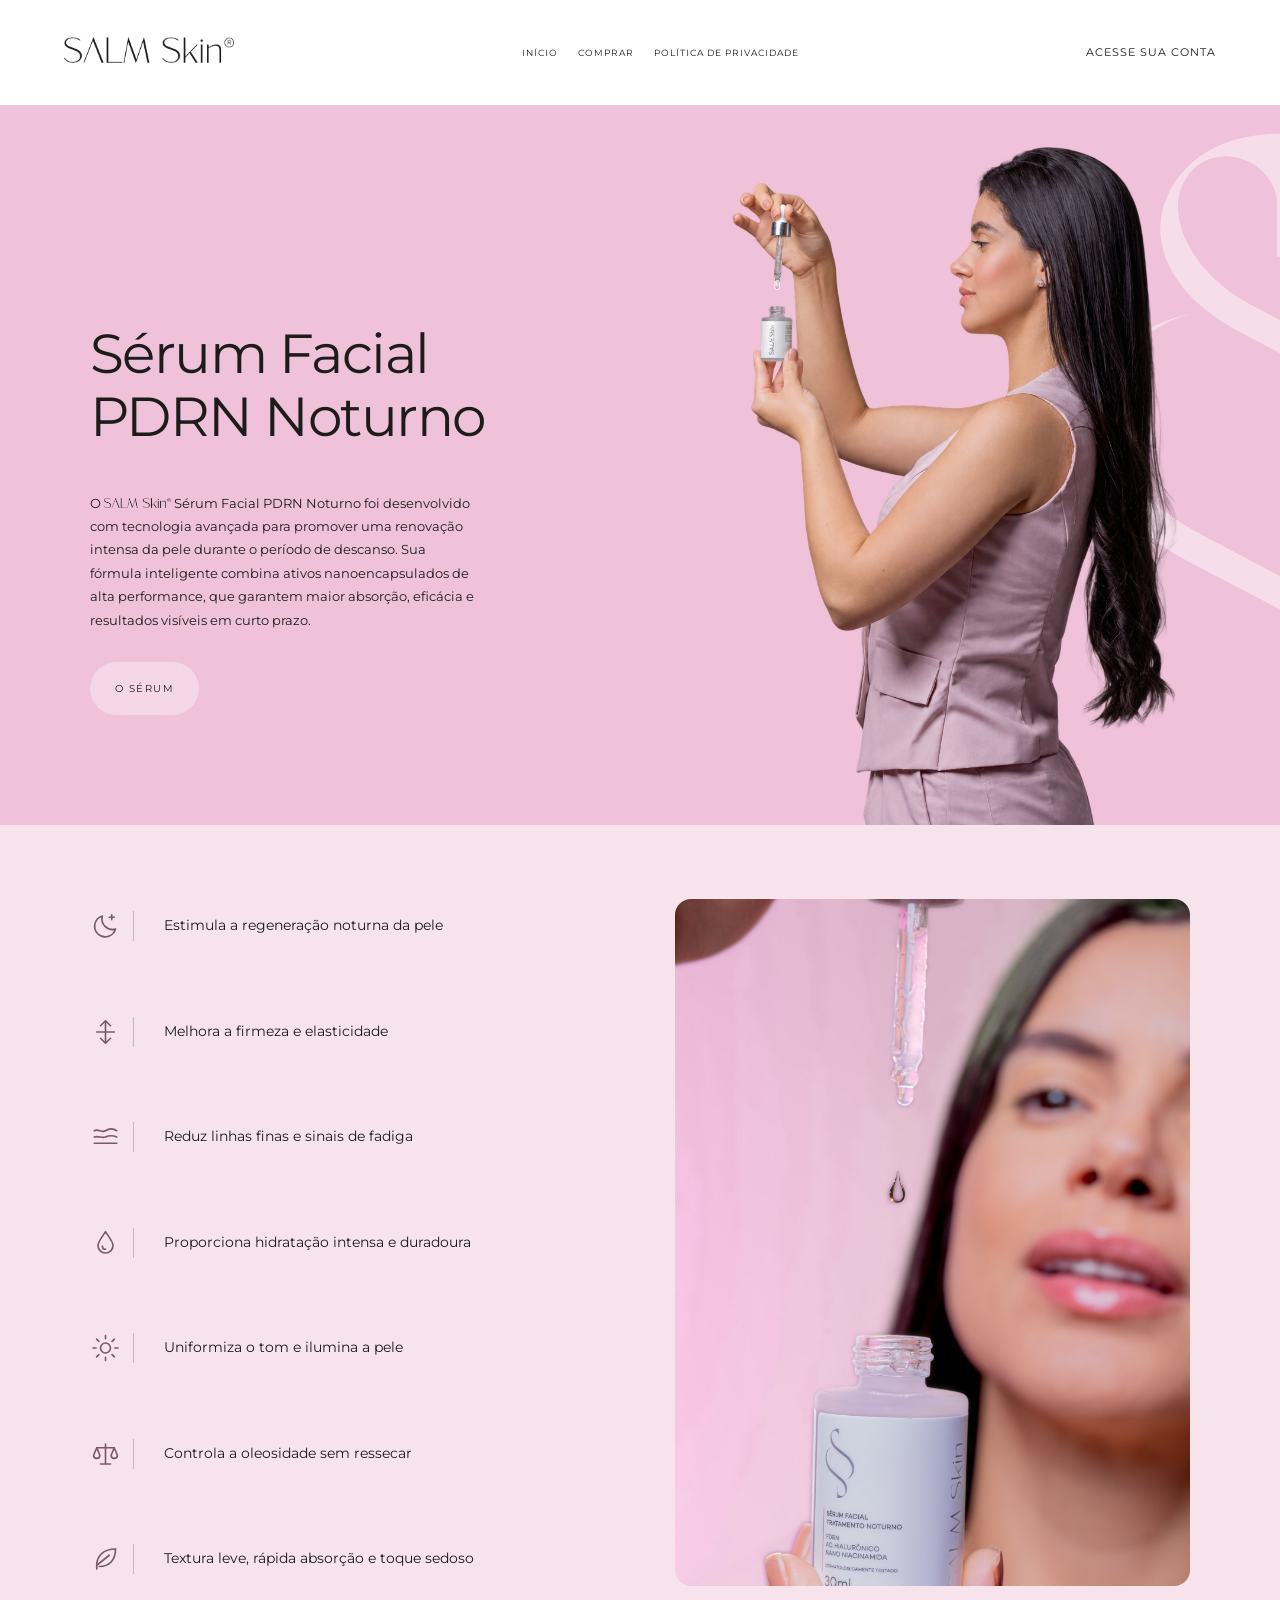
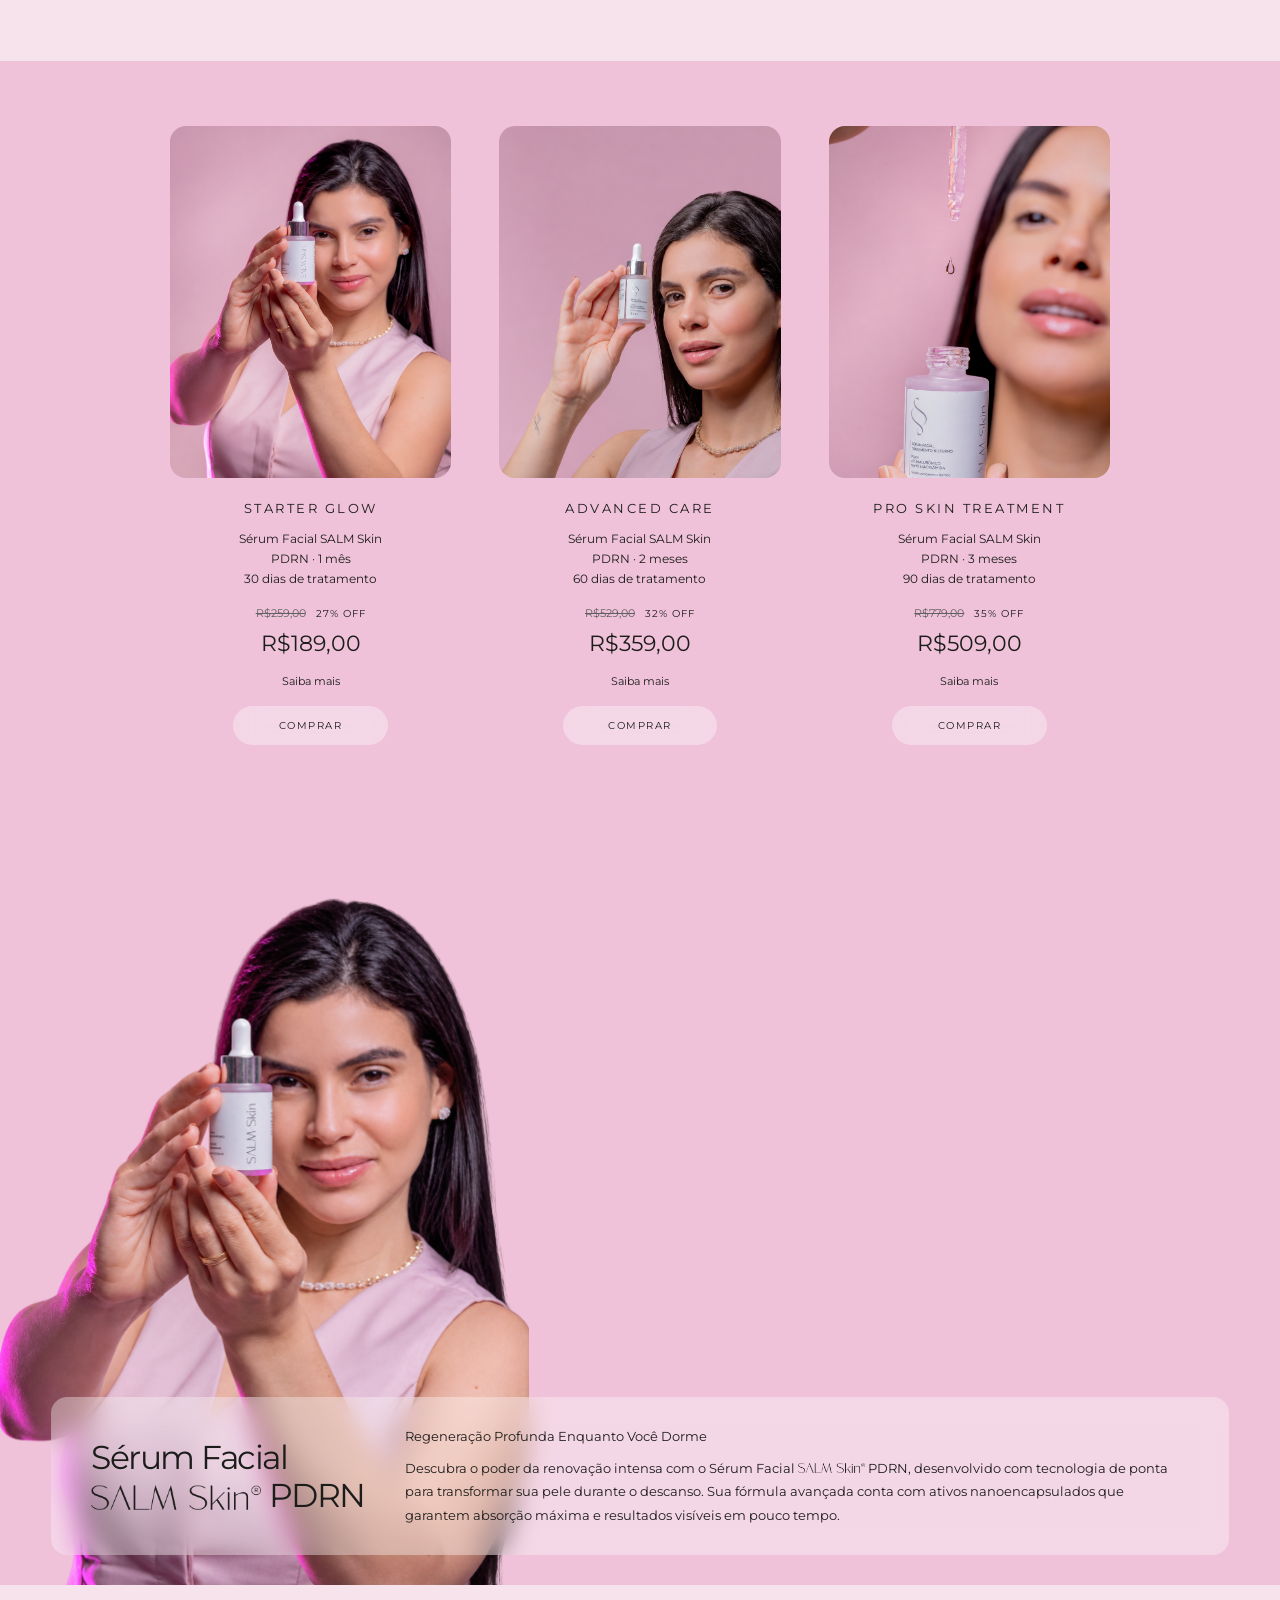
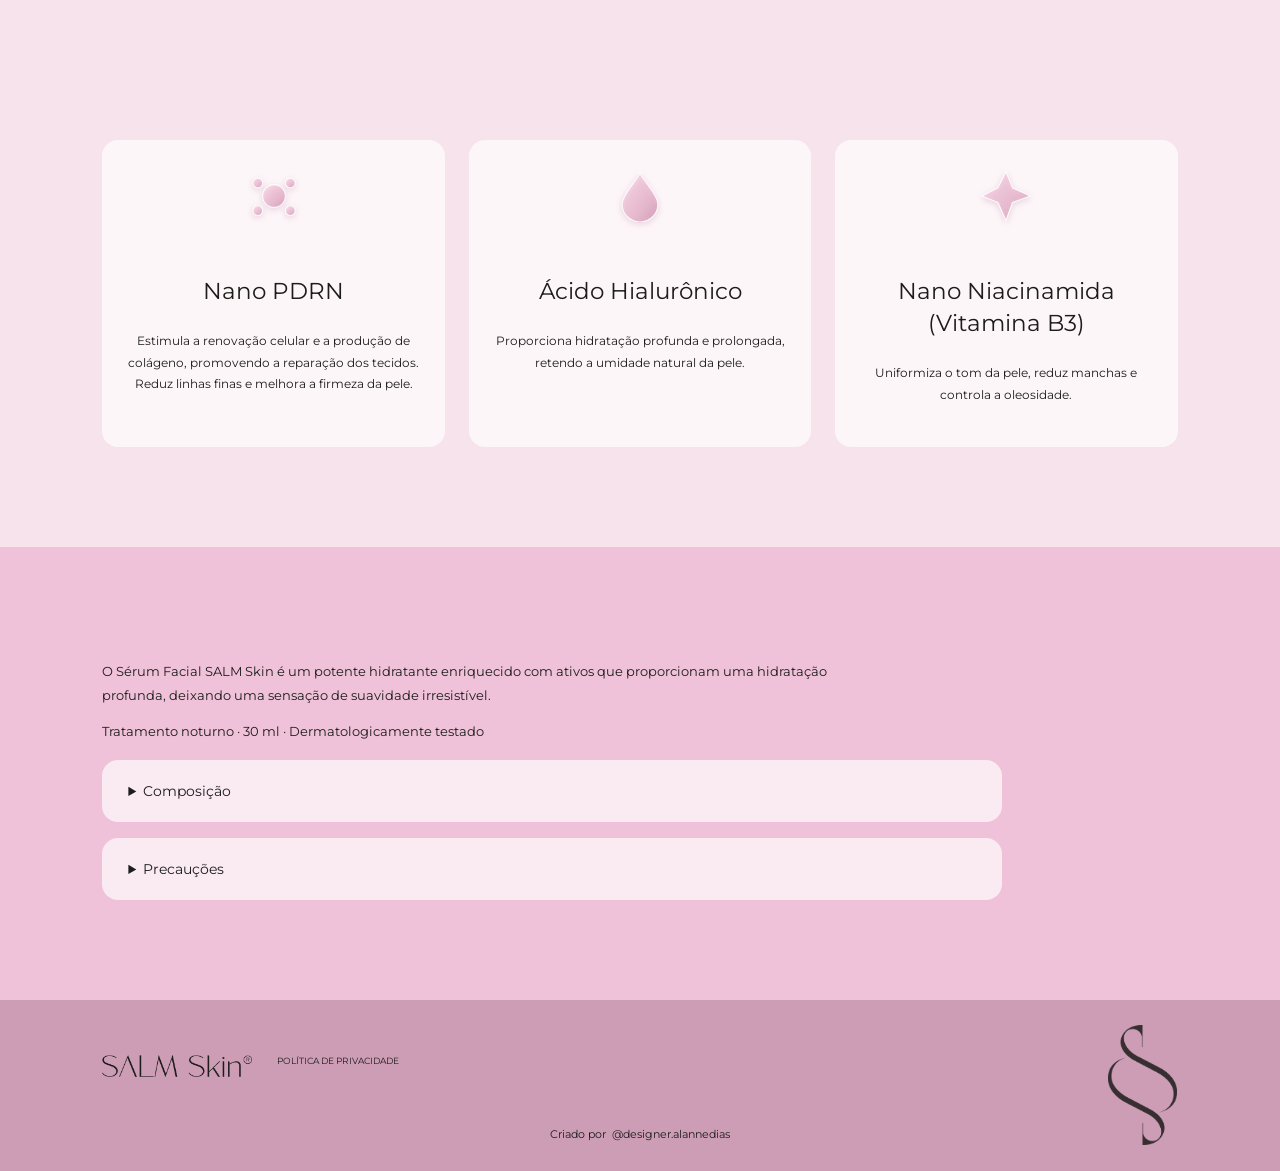
==== commit a92e4b41: "Benefícios: lista alinhada com a altura da foto Co-Authored-By: Claude Opus 5.5 <noreply@anthropic.c" ====
--- a/index.html
+++ b/index.html
@@ -1,3 +1,3 @@
-<!doctype html><html lang="pt-BR"><head><meta charset="UTF-8"><meta name="viewport" content="width=device-width,initial-scale=1"><title>SALM Skin</title><link rel="stylesheet" href="style.css"></head><body><header><a href="#inicio" aria-label="SALM Skin início"><img src="assets/wordmark.png" alt="SALM Skin"></a><nav><a href="#inicio">INÍCIO</a><a href="#serum">COMPRAR</a><a href="https://salmskin.lojavirtualnuvem.com.br/politica-de-privacidade">POLÍTICA DE PRIVACIDADE</a></nav><a class="shop" href="https://salmskin.lojavirtualnuvem.com.br/account/login">ACESSE SUA CONTA</a></header><main><section class="hero" id="inicio"><img class="hero-half-symbol" src="assets/symbol.png" alt="" aria-hidden="true"><div class="intro"><h1>Sérum Facial<br><em>PDRN Noturno</em></h1><p class="lead">O <img class="brand-inline" src="assets/wordmark.png" alt="SALM Skin"> Sérum Facial PDRN Noturno foi desenvolvido com tecnologia avançada para promover uma renovação intensa da pele durante o período de descanso. Sua fórmula inteligente combina ativos nanoencapsulados de alta performance, que garantem maior absorção, eficácia e resultados visíveis em curto prazo.</p><a class="button" href="#serum">O SÉRUM</a></div><div class="liquid-photo hero-photo"><div class="portrait-stage"><img src="assets/ritual-transparent.png" alt="Modelo com conta-gotas e frasco SALM Skin"><i class="serum-drop"></i><i class="serum-drop second"></i></div></div></section><section class="section benefits benefits-orbit"><div class="benefits-composition"><div class="benefits-side"><article class="benefit-point"><svg class="line-icon" viewBox="0 0 24 24" aria-hidden="true"><path d="M20 14.5A8.5 8.5 0 0 1 9.5 4 8.5 8.5 0 1 0 20 14.5Z"/><path d="M17 3v4M15 5h4"/></svg>Estimula a regeneração noturna da pele</article><article class="benefit-point"><svg class="line-icon" viewBox="0 0 24 24" aria-hidden="true"><path d="M12 3v18M8 7l4-4 4 4M8 17l4 4 4-4"/><path d="M5 12h14"/></svg>Melhora a firmeza e elasticidade</article><article class="benefit-point"><svg class="line-icon" viewBox="0 0 24 24" aria-hidden="true"><path d="M3 7c3-2 6 2 9 0s6-2 9 0"/><path d="M3 12c3-1.3 6 1.3 9 0s6-1.3 9 0"/><path d="M3 17h18"/></svg>Reduz linhas finas e sinais de fadiga</article><article class="benefit-point"><svg class="line-icon" viewBox="0 0 24 24" aria-hidden="true"><path d="M12 3c-3 4.5-6 8-6 11a6 6 0 0 0 12 0c0-3-3-6.5-6-11Z"/><path d="M9.5 14.5a2.5 2.5 0 0 0 2.5 2.5"/></svg>Proporciona hidratação intensa e duradoura</article></div><div class="benefits-serum"><img class="benefits-photo" src="assets/serum-gota-foto.jpg" alt="Gota do Sérum Facial SALM Skin PDRN caindo no frasco"></div><div class="benefits-side"><article class="benefit-point"><svg class="line-icon" viewBox="0 0 24 24" aria-hidden="true"><circle cx="12" cy="12" r="4"/><path d="M12 2v2.5M12 19.5V22M2 12h2.5M19.5 12H22M4.9 4.9l1.8 1.8M17.3 17.3l1.8 1.8M4.9 19.1l1.8-1.8M17.3 6.7l1.8-1.8"/></svg>Uniformiza o tom e ilumina a pele</article><article class="benefit-point"><svg class="line-icon" viewBox="0 0 24 24" aria-hidden="true"><path d="M12 4v16M8 20h8M5 7h14"/><path d="M5 7l-2.5 6a2.5 2.5 0 0 0 5 0Z"/><path d="M19 7l-2.5 6a2.5 2.5 0 0 0 5 0Z"/></svg>Controla a oleosidade sem ressecar</article><article class="benefit-point"><svg class="line-icon" viewBox="0 0 24 24" aria-hidden="true"><path d="M20 4C11 4 5 9 5 17v3"/><path d="M20 4c0 9-5 14-13 14"/><path d="M5 17 15 9"/></svg>Textura leve, rápida absorção e toque sedoso</article></div></div></section><section class="section catalog" id="serum"><div class="catalog-grid"><article><img class="catalog-image" src="assets/serum-real-rosa.png" alt="Starter Glow"><h3>Starter Glow</h3><p class="cat-desc">Sérum Facial SALM Skin<br>PDRN · 1 mês<br>30 dias de tratamento</p><p class="cat-old"><del>R$259,00</del> <span>27% OFF</span></p><p class="cat-price"><strong>R$189,00</strong></p><details class="plan-details"><summary>Saiba mais</summary><p>Ideal para quem deseja iniciar sua jornada de cuidados com a SALM Skin. Este frasco é o ponto de partida para adaptar sua pele à tecnologia nanoencapsulada e sentir os primeiros sinais de renovação e viço.</p></details><a class="button" href="https://salmskin.lojavirtualnuvem.com.br/produtos/serum-facial-salm-skin-pdrn">COMPRAR </a></article><article><img class="catalog-image" src="assets/serum-modelo-rosa.png" alt="Advanced Care"><h3>Advanced Care</h3><p class="cat-desc">Sérum Facial SALM Skin<br>PDRN · 2 meses<br>60 dias de tratamento</p><p class="cat-old"><del>R$529,00</del> <span>32% OFF</span></p><p class="cat-price"><strong>R$359,00</strong></p><details class="plan-details"><summary>Saiba mais</summary><p>Quando o cuidado vira rotina. Este kit com 2 séruns é focado em quem já busca resultados mais consistentes na uniformização do tom e na firmeza da pele. A constância potencializa a ação regeneradora do Nano PDRN.</p></details><a class="button" href="https://salmskin.lojavirtualnuvem.com.br/produtos/serum-facial-salm-skin-pdrn-copia">COMPRAR </a></article><article><img class="catalog-image" src="assets/serum-gota-rosa.png" alt="Pro Skin Treatment"><h3>Pro Skin Treatment</h3><p class="cat-desc">Sérum Facial SALM Skin<br>PDRN · 3 meses<br>90 dias de tratamento</p><p class="cat-old"><del>R$779,00</del> <span>35% OFF</span></p><p class="cat-price"><strong>R$509,00</strong></p><details class="plan-details"><summary>Saiba mais</summary><p>BÔNUS EXCLUSIVO: Frete Grátis + Mini Guia Digital &quot;Rotina de Pele SALM Skin&quot;.<br><br>O protocolo recomendado para a transformação real da sua pele. Três meses é o ciclo ideal para que os ativos nanoencapsulados atuem profundamente em todas as camadas, entregando o máximo de regeneração, clareamento e rejuvenescimento.</p></details><a class="button" href="https://salmskin.lojavirtualnuvem.com.br/produtos/serum-facial-salm-skin-pdrn-copia1">COMPRAR </a></article></div></section><section class="liquid-section serum-story"><div class="faithful-product"><img src="assets/serum-recorte.png" alt="Embalagem original do Sérum Facial SALM Skin PDRN"></div><div class="liquid-copy"><h2>Sérum Facial<br><em><img class="brand-inline" src="assets/wordmark.png" alt="SALM Skin"> PDRN</em></h2><p>Regeneração Profunda Enquanto Você Dorme</p><p>Descubra o poder da renovação intensa com o Sérum Facial <img class="brand-inline" src="assets/wordmark.png" alt="SALM Skin"> PDRN, desenvolvido com tecnologia de ponta para transformar sua pele durante o descanso. Sua fórmula avançada conta com ativos nanoencapsulados que garantem absorção máxima e resultados visíveis em pouco tempo.</p></div></section><section class="formula section"><svg width="0" height="0" style="position:absolute" aria-hidden="true"><defs><linearGradient id="pinkGlass" x1="0" y1="0" x2="1" y2="1"><stop offset="0" stop-color="#fbe6f0" stop-opacity=".9"/><stop offset=".55" stop-color="#e7a9c6" stop-opacity=".6"/><stop offset="1" stop-color="#c98aa9" stop-opacity=".75"/></linearGradient></defs></svg><div class="ingredients"><article><span class="glass-tile"><svg class="active-icon" viewBox="0 0 32 32" aria-hidden="true"><circle cx="16" cy="16" r="7"/><circle cx="6" cy="8" r="3"/><circle cx="26" cy="8" r="3"/><circle cx="6" cy="25" r="3"/><circle cx="26" cy="25" r="3"/></svg></span><h3>Nano PDRN</h3><p>Estimula a renovação celular e a produção de colágeno, promovendo a reparação dos tecidos. Reduz linhas finas e melhora a firmeza da pele.</p></article><article><span class="glass-tile"><svg class="active-icon" viewBox="0 0 32 32" aria-hidden="true"><path d="M16 2C13 8 5 15 5 21a11 11 0 0 0 22 0C27 15 19 8 16 2Z"/></svg></span><h3>Ácido Hialurônico</h3><p>Proporciona hidratação profunda e prolongada, retendo a umidade natural da pele.</p></article><article><span class="glass-tile"><svg class="active-icon" viewBox="0 0 32 32" aria-hidden="true"><path d="m16 1 4 10 11 5-11 4-4 11-5-11L1 16l10-5Z"/></svg></span><h3>Nano Niacinamida (Vitamina B3)</h3><p>Uniformiza o tom da pele, reduz manchas e controla a oleosidade.</p></article></div></section><section class="section label-info"><p>O Sérum Facial SALM Skin é um potente hidratante enriquecido com ativos que proporcionam uma hidratação profunda, deixando uma sensação de suavidade irresistível.</p><p>Tratamento noturno · 30 ml · Dermatologicamente testado</p><details><summary>Composição</summary><p>Aqua, Xanthan Gum, Panthenol, Niacinamide, Propylene Glycol, Diazolidinyl Urea, Parfum, Lecithin, Sodium Hyaluronate, Sodium DNA, Caprylic/Capric Triglyceride, Phenoxyethanol, Polysorbate 80, Sorbitan Stearate, Caprylyl Glycol, PCA Ethyl Cocoyl Arginate, Benzyl Salicylate, Limonene, Iodopropynyl Butylcarbamate, Cyanocobalamin, Lactic Acid.</p></details><details><summary>Precauções</summary><p>Mantenha fora do alcance das crianças, em local fresco e protegido dos raios solares. Caso o produto entre em contato com os olhos, lave imediatamente com água em abundância. No caso de irritação, suspenda o uso e, se necessário, procure orientação médica. Uso externo.</p></details></section></main><footer><img class="footer-symbol" src="assets/symbol.png" alt="Símbolo SALM Skin"><img src="assets/wordmark.png" alt="SALM Skin"><a href="https://salmskin.lojavirtualnuvem.com.br/politica-de-privacidade">POLÍTICA DE PRIVACIDADE</a><div class="creator-credit">Criado por <a href="https://www.instagram.com/designer.alannedias/" target="_blank" rel="noopener noreferrer">@designer.alannedias</a></div></footer><script src="app.js"></script></body></html>
+<!doctype html><html lang="pt-BR"><head><meta charset="UTF-8"><meta name="viewport" content="width=device-width,initial-scale=1"><title>SALM Skin</title><link rel="stylesheet" href="style.css"></head><body><header><a href="#inicio" aria-label="SALM Skin início"><img src="assets/wordmark.png" alt="SALM Skin"></a><nav><a href="#inicio">INÍCIO</a><a href="#serum">COMPRAR</a><a href="https://salmskin.lojavirtualnuvem.com.br/politica-de-privacidade">POLÍTICA DE PRIVACIDADE</a></nav><a class="shop" href="https://salmskin.lojavirtualnuvem.com.br/account/login">ACESSE SUA CONTA</a></header><main><section class="hero" id="inicio"><img class="hero-half-symbol" src="assets/symbol.png" alt="" aria-hidden="true"><div class="intro"><h1>Sérum Facial<br><em>PDRN Noturno</em></h1><p class="lead">O <img class="brand-inline" src="assets/wordmark.png" alt="SALM Skin"> Sérum Facial PDRN Noturno foi desenvolvido com tecnologia avançada para promover uma renovação intensa da pele durante o período de descanso. Sua fórmula inteligente combina ativos nanoencapsulados de alta performance, que garantem maior absorção, eficácia e resultados visíveis em curto prazo.</p><a class="button" href="#serum">O SÉRUM</a></div><div class="liquid-photo hero-photo"><div class="portrait-stage"><img src="assets/ritual-transparent.png" alt="Modelo com conta-gotas e frasco SALM Skin"><i class="serum-drop"></i><i class="serum-drop second"></i></div></div></section><section class="section benefits benefits-orbit"><div class="benefits-composition"><div class="benefits-side"><article class="benefit-point"><svg class="line-icon" viewBox="0 0 24 24" aria-hidden="true"><path d="M20 14.5A8.5 8.5 0 0 1 9.5 4 8.5 8.5 0 1 0 20 14.5Z"/><path d="M17 3v4M15 5h4"/></svg>Estimula a regeneração noturna da pele</article><article class="benefit-point"><svg class="line-icon" viewBox="0 0 24 24" aria-hidden="true"><path d="M12 3v18M8 7l4-4 4 4M8 17l4 4 4-4"/><path d="M5 12h14"/></svg>Melhora a firmeza e elasticidade</article><article class="benefit-point"><svg class="line-icon" viewBox="0 0 24 24" aria-hidden="true"><path d="M3 7c3-2 6 2 9 0s6-2 9 0"/><path d="M3 12c3-1.3 6 1.3 9 0s6-1.3 9 0"/><path d="M3 17h18"/></svg>Reduz linhas finas e sinais de fadiga</article><article class="benefit-point"><svg class="line-icon" viewBox="0 0 24 24" aria-hidden="true"><path d="M12 3c-3 4.5-6 8-6 11a6 6 0 0 0 12 0c0-3-3-6.5-6-11Z"/><path d="M9.5 14.5a2.5 2.5 0 0 0 2.5 2.5"/></svg>Proporciona hidratação intensa e duradoura</article><article class="benefit-point"><svg class="line-icon" viewBox="0 0 24 24" aria-hidden="true"><circle cx="12" cy="12" r="4"/><path d="M12 2v2.5M12 19.5V22M2 12h2.5M19.5 12H22M4.9 4.9l1.8 1.8M17.3 17.3l1.8 1.8M4.9 19.1l1.8-1.8M17.3 6.7l1.8-1.8"/></svg>Uniformiza o tom e ilumina a pele</article><article class="benefit-point"><svg class="line-icon" viewBox="0 0 24 24" aria-hidden="true"><path d="M12 4v16M8 20h8M5 7h14"/><path d="M5 7l-2.5 6a2.5 2.5 0 0 0 5 0Z"/><path d="M19 7l-2.5 6a2.5 2.5 0 0 0 5 0Z"/></svg>Controla a oleosidade sem ressecar</article><article class="benefit-point"><svg class="line-icon" viewBox="0 0 24 24" aria-hidden="true"><path d="M20 4C11 4 5 9 5 17v3"/><path d="M20 4c0 9-5 14-13 14"/><path d="M5 17 15 9"/></svg>Textura leve, rápida absorção e toque sedoso</article></div><div class="benefits-serum"><img class="benefits-photo" src="assets/serum-gota-foto.jpg" alt="Gota do Sérum Facial SALM Skin PDRN caindo no frasco"></div></div></section><section class="section catalog" id="serum"><div class="catalog-grid"><article><img class="catalog-image" src="assets/serum-real-rosa.png" alt="Starter Glow"><h3>Starter Glow</h3><p class="cat-desc">Sérum Facial SALM Skin<br>PDRN · 1 mês<br>30 dias de tratamento</p><p class="cat-old"><del>R$259,00</del> <span>27% OFF</span></p><p class="cat-price"><strong>R$189,00</strong></p><details class="plan-details"><summary>Saiba mais</summary><p>Ideal para quem deseja iniciar sua jornada de cuidados com a SALM Skin. Este frasco é o ponto de partida para adaptar sua pele à tecnologia nanoencapsulada e sentir os primeiros sinais de renovação e viço.</p></details><a class="button" href="https://salmskin.lojavirtualnuvem.com.br/produtos/serum-facial-salm-skin-pdrn">COMPRAR </a></article><article><img class="catalog-image" src="assets/serum-modelo-rosa.png" alt="Advanced Care"><h3>Advanced Care</h3><p class="cat-desc">Sérum Facial SALM Skin<br>PDRN · 2 meses<br>60 dias de tratamento</p><p class="cat-old"><del>R$529,00</del> <span>32% OFF</span></p><p class="cat-price"><strong>R$359,00</strong></p><details class="plan-details"><summary>Saiba mais</summary><p>Quando o cuidado vira rotina. Este kit com 2 séruns é focado em quem já busca resultados mais consistentes na uniformização do tom e na firmeza da pele. A constância potencializa a ação regeneradora do Nano PDRN.</p></details><a class="button" href="https://salmskin.lojavirtualnuvem.com.br/produtos/serum-facial-salm-skin-pdrn-copia">COMPRAR </a></article><article><img class="catalog-image" src="assets/serum-gota-rosa.png" alt="Pro Skin Treatment"><h3>Pro Skin Treatment</h3><p class="cat-desc">Sérum Facial SALM Skin<br>PDRN · 3 meses<br>90 dias de tratamento</p><p class="cat-old"><del>R$779,00</del> <span>35% OFF</span></p><p class="cat-price"><strong>R$509,00</strong></p><details class="plan-details"><summary>Saiba mais</summary><p>BÔNUS EXCLUSIVO: Frete Grátis + Mini Guia Digital &quot;Rotina de Pele SALM Skin&quot;.<br><br>O protocolo recomendado para a transformação real da sua pele. Três meses é o ciclo ideal para que os ativos nanoencapsulados atuem profundamente em todas as camadas, entregando o máximo de regeneração, clareamento e rejuvenescimento.</p></details><a class="button" href="https://salmskin.lojavirtualnuvem.com.br/produtos/serum-facial-salm-skin-pdrn-copia1">COMPRAR </a></article></div></section><section class="liquid-section serum-story"><div class="faithful-product"><img src="assets/serum-recorte.png" alt="Embalagem original do Sérum Facial SALM Skin PDRN"></div><div class="liquid-copy"><h2>Sérum Facial<br><em><img class="brand-inline" src="assets/wordmark.png" alt="SALM Skin"> PDRN</em></h2><p>Regeneração Profunda Enquanto Você Dorme</p><p>Descubra o poder da renovação intensa com o Sérum Facial <img class="brand-inline" src="assets/wordmark.png" alt="SALM Skin"> PDRN, desenvolvido com tecnologia de ponta para transformar sua pele durante o descanso. Sua fórmula avançada conta com ativos nanoencapsulados que garantem absorção máxima e resultados visíveis em pouco tempo.</p></div></section><section class="formula section"><svg width="0" height="0" style="position:absolute" aria-hidden="true"><defs><linearGradient id="pinkGlass" x1="0" y1="0" x2="1" y2="1"><stop offset="0" stop-color="#fbe6f0" stop-opacity=".9"/><stop offset=".55" stop-color="#e7a9c6" stop-opacity=".6"/><stop offset="1" stop-color="#c98aa9" stop-opacity=".75"/></linearGradient></defs></svg><div class="ingredients"><article><span class="glass-tile"><svg class="active-icon" viewBox="0 0 32 32" aria-hidden="true"><circle cx="16" cy="16" r="7"/><circle cx="6" cy="8" r="3"/><circle cx="26" cy="8" r="3"/><circle cx="6" cy="25" r="3"/><circle cx="26" cy="25" r="3"/></svg></span><h3>Nano PDRN</h3><p>Estimula a renovação celular e a produção de colágeno, promovendo a reparação dos tecidos. Reduz linhas finas e melhora a firmeza da pele.</p></article><article><span class="glass-tile"><svg class="active-icon" viewBox="0 0 32 32" aria-hidden="true"><path d="M16 2C13 8 5 15 5 21a11 11 0 0 0 22 0C27 15 19 8 16 2Z"/></svg></span><h3>Ácido Hialurônico</h3><p>Proporciona hidratação profunda e prolongada, retendo a umidade natural da pele.</p></article><article><span class="glass-tile"><svg class="active-icon" viewBox="0 0 32 32" aria-hidden="true"><path d="m16 1 4 10 11 5-11 4-4 11-5-11L1 16l10-5Z"/></svg></span><h3>Nano Niacinamida (Vitamina B3)</h3><p>Uniformiza o tom da pele, reduz manchas e controla a oleosidade.</p></article></div></section><section class="section label-info"><p>O Sérum Facial SALM Skin é um potente hidratante enriquecido com ativos que proporcionam uma hidratação profunda, deixando uma sensação de suavidade irresistível.</p><p>Tratamento noturno · 30 ml · Dermatologicamente testado</p><details><summary>Composição</summary><p>Aqua, Xanthan Gum, Panthenol, Niacinamide, Propylene Glycol, Diazolidinyl Urea, Parfum, Lecithin, Sodium Hyaluronate, Sodium DNA, Caprylic/Capric Triglyceride, Phenoxyethanol, Polysorbate 80, Sorbitan Stearate, Caprylyl Glycol, PCA Ethyl Cocoyl Arginate, Benzyl Salicylate, Limonene, Iodopropynyl Butylcarbamate, Cyanocobalamin, Lactic Acid.</p></details><details><summary>Precauções</summary><p>Mantenha fora do alcance das crianças, em local fresco e protegido dos raios solares. Caso o produto entre em contato com os olhos, lave imediatamente com água em abundância. No caso de irritação, suspenda o uso e, se necessário, procure orientação médica. Uso externo.</p></details></section></main><footer><img class="footer-symbol" src="assets/symbol.png" alt="Símbolo SALM Skin"><img src="assets/wordmark.png" alt="SALM Skin"><a href="https://salmskin.lojavirtualnuvem.com.br/politica-de-privacidade">POLÍTICA DE PRIVACIDADE</a><div class="creator-credit">Criado por <a href="https://www.instagram.com/designer.alannedias/" target="_blank" rel="noopener noreferrer">@designer.alannedias</a></div></footer><script src="app.js"></script></body></html>
 
 
--- a/style.css
+++ b/style.css
@@ -53,4 +53,4 @@
 .benefits-orbit{background:#efc2d9!important;padding:75px 7%}.benefits-orbit>h2{text-align:center;font-size:clamp(30px,4vw,48px);margin:0 0 55px}.benefits-composition{display:grid;grid-template-columns:1fr .9fr 1fr;align-items:center;gap:35px;max-width:1180px;margin:auto}.benefits-side{display:flex;flex-direction:column;gap:35px}.benefit-point{display:grid;grid-template-columns:42px 1fr;align-items:center;gap:16px;font-size:13px;line-height:1.7}.benefit-point svg{width:40px;height:40px;padding:9px;fill:#1c1c1a;background:rgba(255,255,255,.68);border-radius:50%}.benefits-serum{position:relative;display:flex;flex-direction:column;align-items:center}.benefits-serum>img:first-child{width:100%;max-width:330px;height:410px;object-fit:contain;mix-blend-mode:multiply}.benefits-serum>.benefits-seal{width:26px;height:50px;object-fit:contain;margin-top:15px}@media(max-width:700px){.benefits-orbit{padding:55px 7%}.benefits-orbit>h2{margin-bottom:30px;font-size:30px}.benefits-composition{grid-template-columns:1fr;gap:28px}.benefits-serum{grid-row:1}.benefits-serum>img:first-child{height:300px;width:250px}.benefits-side{gap:22px}.benefit-point{font-size:13px}.benefits-serum>.benefits-seal{display:none}}
 
 .catalog-title{text-align:center;font-size:29px;letter-spacing:2px;margin:0 0 40px}.catalog-grid{max-width:1140px;width:100%;gap:24px}.catalog-grid>article{text-align:center;padding:16px;align-items:center}.catalog-image{aspect-ratio:4/3;height:auto;border-radius:16px!important;object-fit:cover;margin-bottom:20px}.catalog-grid>article h3{font-size:14px;line-height:1.6;min-height:68px;margin:16px 0 10px}.catalog-grid>article>span{align-self:center;background:transparent;font-size:10px;padding:0}.catalog-grid>article>p{font-size:12px;margin:8px 0 15px}.catalog-grid>article>p:first-of-type{display:flex;flex-direction:column;gap:6px}.catalog-grid>article strong{font-size:23px;font-weight:500}.plan-details{font-size:11px;width:100%;margin:4px 0 22px}.plan-details summary{cursor:pointer;list-style:none;padding:8px}.plan-details p{font-size:11px;line-height:1.8}.catalog-grid>article>.button{width:100%;margin-top:auto;min-height:44px;padding:15px}.catalog article:nth-child(2) .catalog-image{object-position:75% 40%}.catalog article:nth-child(3) .catalog-image{object-position:45% 52%}@media(max-width:700px){.catalog-grid{max-width:420px;gap:25px}.catalog-grid>article h3{min-height:0}.catalog-image{aspect-ratio:4/3}}
-@media(min-width:701px){.hero-photo .portrait-stage{top:0;bottom:auto;height:100%;width:auto;left:auto;right:8%}.hero-photo .portrait-stage>img{height:100%;width:auto}}.button,button,.whatsapp{background:rgba(255,255,255,.35)!important}.button:hover,button:hover,.whatsapp:hover{background:rgba(255,255,255,.6)!important}.catalog-grid>article{background:transparent!important;backdrop-filter:none!important;-webkit-backdrop-filter:none!important;padding:0!important;border-radius:0!important;overflow:visible}.catalog-grid>article .catalog-image{aspect-ratio:4/3;border-radius:16px!important;margin-bottom:20px}.catalog-grid>article h3{font-size:13px;letter-spacing:2.5px;text-transform:uppercase;font-weight:500;min-height:0;margin:0 0 10px}.catalog-grid>article>p.cat-desc{display:block;font-size:12px;line-height:1.7;color:#606060;margin:0 0 14px}.catalog-grid>article>p.cat-price{display:flex;flex-direction:row;align-items:baseline;justify-content:center;gap:10px;margin:0 0 6px}.cat-price strong{font-size:18px!important;font-weight:500}.cat-price del{font-size:11px;color:#606060}.cat-price span{font-size:10px;letter-spacing:1px;color:#606060}.catalog-grid>article .plan-details{margin:0 0 16px}.catalog-grid>article>.button{width:auto!important;min-width:55%;min-height:0;padding:13px 30px!important;margin-top:auto}.hero-photo .portrait-stage>img.hero-symbol{position:absolute;inset:auto;left:20%;top:4%;width:76%;height:91%;object-fit:contain;opacity:.08;z-index:0;pointer-events:none}.hero-photo .portrait-stage>img:not(.hero-symbol){position:relative;z-index:1}.hero-photo .portrait-stage .serum-drop{z-index:2}.benefit-point svg.line-icon{width:34px;height:34px;padding:0;background:none;border-radius:0;fill:none;stroke:#1c1c1a;stroke-width:1.3;stroke-linecap:round;stroke-linejoin:round}.benefits-serum>img:first-child{mix-blend-mode:normal;filter:drop-shadow(0 18px 22px rgba(96,96,96,.18))}header{background:rgba(255,255,255,.5)!important;backdrop-filter:blur(14px);-webkit-backdrop-filter:blur(14px);border-bottom:1px solid rgba(255,255,255,.6)!important}.hero-photo .portrait-stage>img.hero-symbol{left:30%;top:16%;width:56%;height:66%;filter:brightness(0) invert(1);opacity:.45}.benefits-serum>img:first-child{width:100%;max-width:320px;height:auto;aspect-ratio:3/4;object-fit:cover;border-radius:16px;filter:none;mix-blend-mode:normal}@media(max-width:700px){.benefits-serum>img:first-child{width:100%;max-width:300px;height:auto}}.catalog-grid{max-width:940px!important;gap:48px!important}.catalog-grid>article .catalog-image{aspect-ratio:4/5}@media(max-width:700px){.catalog-grid{max-width:340px!important;gap:40px!important}}.serum-story>.liquid-copy{background:rgba(255,255,255,.35);margin:50px 5% 50px 40%;padding:34px 48px}@media(max-width:700px){.serum-story>.liquid-copy{margin:-100px 5% 35px;padding:25px}}.benefits-serum>img.benefits-model{width:100%;max-width:340px;height:auto;aspect-ratio:1060/1484;object-fit:contain;border-radius:0;filter:none;mix-blend-mode:normal}@media(max-width:700px){.benefits-serum>img.benefits-model{max-width:280px;height:auto}}.benefits-serum>img.benefits-model{-webkit-mask-image:linear-gradient(to bottom,#000 72%,transparent 98%),linear-gradient(to right,transparent 0,#000 14%);-webkit-mask-composite:source-in;mask-image:linear-gradient(to bottom,#000 72%,transparent 98%),linear-gradient(to right,transparent 0,#000 14%);mask-composite:intersect}@media(min-width:701px){.benefit-point{position:relative}.benefits-side:first-child .benefit-point::after,.benefits-side:last-child .benefit-point::before{content:"";position:absolute;top:50%;width:46px;height:1px;background:#1c1c1a;opacity:.55}.benefits-side:first-child .benefit-point::after{left:calc(100% + 8px)}.benefits-side:last-child .benefit-point::before{right:calc(100% + 8px)}.benefits-side .benefit-point>i.dot{display:none}}@media(min-width:701px){.benefits-side:first-child .benefit-point::after{background:linear-gradient(#1c1c1a,#1c1c1a) left/100% 1px no-repeat;height:7px;margin-top:-3px;background-color:transparent}.benefits-side:first-child .benefit-point::after,.benefits-side:last-child .benefit-point::before{-webkit-mask:none}}.benefits-serum>img.benefits-model{-webkit-mask-image:linear-gradient(to bottom,#000 72%,transparent 98%),linear-gradient(to right,transparent 0,#000 14%,#000 86%,transparent 100%);mask-image:linear-gradient(to bottom,#000 72%,transparent 98%),linear-gradient(to right,transparent 0,#000 14%,#000 86%,transparent 100%)}@media(min-width:701px){.benefits-side:first-child .benefit-point::after,.benefits-side:last-child .benefit-point::before{height:7px;margin-top:-3px;width:56px;opacity:.6;background-color:transparent}.benefits-side:first-child .benefit-point::after{background:radial-gradient(circle,#1c1c1a 2.5px,transparent 3px) right center/7px 7px no-repeat,linear-gradient(#1c1c1a,#1c1c1a) left center/calc(100% - 4px) 1px no-repeat}.benefits-side:last-child .benefit-point::before{background:radial-gradient(circle,#1c1c1a 2.5px,transparent 3px) left center/7px 7px no-repeat,linear-gradient(#1c1c1a,#1c1c1a) right center/calc(100% - 4px) 1px no-repeat}}.benefits-orbit>h2.ad-title{display:flex;flex-direction:column;align-items:center;line-height:1;margin:0 0 50px;color:#7a5868}.ad-title .t-small{font-size:clamp(20px,2.4vw,32px);letter-spacing:.45em;margin-right:-.45em;font-weight:400}.ad-title .t-big{font-size:clamp(52px,7vw,96px);font-weight:600;letter-spacing:.02em;margin-top:6px}.benefits-side .benefit-point{display:flex;align-items:center;width:max-content;max-width:290px;background:rgba(110,78,94,.82);color:#fff;border-radius:14px;padding:12px 20px 12px 14px;font-size:13px;line-height:1.4;box-shadow:0 10px 24px rgba(80,50,65,.18);-webkit-backdrop-filter:blur(6px);backdrop-filter:blur(6px);position:relative;z-index:2}.benefits-side .benefit-point svg.line-icon{width:44px;height:30px;flex:0 0 44px;stroke:#fff;padding:0 12px 0 0;margin-right:14px;border-right:1px solid rgba(255,255,255,.55);box-sizing:border-box}.benefits-side .benefit-point::before,.benefits-side .benefit-point::after{content:none!important}@media(min-width:701px){.benefits-composition{grid-template-columns:1fr minmax(0,340px) 1fr;gap:0}.benefits-side{gap:26px}.benefits-side:first-child{align-items:flex-end;margin-right:-60px;z-index:2}.benefits-side:last-child{align-items:flex-start;margin-left:-60px;z-index:2}.benefits-side:first-child .benefit-point:nth-child(even){transform:translateX(-36px)}.benefits-side:last-child .benefit-point:nth-child(even){transform:translateX(36px)}}@media(max-width:700px){.benefits-side .benefit-point{width:100%;max-width:none}.benefits-orbit>h2.ad-title{margin-bottom:30px}}.benefits-orbit .ad-title span{color:#7a5868!important}.benefits-orbit .ad-title .t-big{font-weight:600;letter-spacing:.01em}.benefits-orbit .ad-title .t-big{font-weight:700}@media(min-width:701px){.hero .intro{min-height:720px;display:flex;flex-direction:column;justify-content:flex-end;padding-top:60px;padding-bottom:0;box-sizing:border-box}.hero .intro .button{align-self:flex-start;margin-bottom:0}}@media(min-width:1450px){.hero .intro{min-height:820px}}.benefits-orbit{background:#f7e3ec!important}.catalog-grid>article>p.cat-desc{margin:0 0 8px}.catalog-grid>article>p.cat-old{display:flex;justify-content:center;align-items:baseline;gap:10px;margin:6px 0 2px;font-size:11px;color:#606060}.cat-old del{color:#606060}.cat-old span{letter-spacing:1px;font-size:10px}.catalog-grid>article>p.cat-price{display:block;margin:0 0 8px}.catalog-grid>article>p.cat-price strong{font-size:22px!important}.catalog-grid>article .plan-details{margin:0 0 14px}.catalog-grid>article .plan-details summary{padding:4px}.benefits-orbit .benefits-composition{display:grid;grid-template-columns:1fr 1fr;grid-template-areas:"title img" "a img" "b img";grid-template-rows:auto auto 1fr;column-gap:70px;row-gap:0;max-width:1120px;align-items:start}.benefits-orbit .benefits-composition>h2.ad-title{grid-area:title;align-items:flex-start;margin:0 0 26px;text-align:left}.ad-title .t-small{margin-right:0}.benefits-orbit .benefits-side{grid-area:a;margin:0!important;gap:0;align-items:stretch!important}.benefits-orbit .benefits-side:last-child{grid-area:b}.benefits-orbit .benefits-serum{grid-area:img;align-self:stretch}.benefits-serum>img.benefits-photo{width:100%;height:100%;min-height:560px;max-height:720px;object-fit:cover;object-position:50% 40%;border-radius:16px;display:block}.benefits-side .benefit-point{width:100%!important;max-width:none!important;background:none!important;color:#1c1c1a;border-radius:0;padding:15px 0;box-shadow:none;-webkit-backdrop-filter:none;backdrop-filter:none;transform:none!important;border-bottom:1px solid rgba(96,96,96,.22);font-size:14px}.benefits-side .benefit-point svg.line-icon{stroke:#7a5868;border-right-color:rgba(122,88,104,.35)}@media(max-width:700px){.benefits-orbit .benefits-composition{grid-template-columns:1fr;grid-template-areas:"title" "img" "a" "b";grid-template-rows:auto;row-gap:0}.benefits-orbit .benefits-composition>h2.ad-title{align-items:center;margin-bottom:24px}.benefits-serum>img.benefits-photo{min-height:0;height:auto;aspect-ratio:4/5;margin-bottom:20px}}.benefits-orbit .benefits-composition{grid-template-columns:minmax(0,1fr) minmax(0,1fr)}.benefits-orbit .benefits-composition>h2.ad-title{display:flex;flex-direction:column;line-height:1}.benefits-orbit .ad-title .t-big{font-size:clamp(44px,5.4vw,78px)}@media(max-width:700px){.benefits-orbit .benefits-composition{grid-template-columns:minmax(0,1fr)}.benefits-orbit .ad-title .t-big{font-size:clamp(40px,12vw,56px)}}.benefits-serum>img.benefits-photo{max-width:none;width:100%}@media(min-width:701px){.hero .intro{padding-bottom:110px}}@media(min-width:701px){.hero-photo .portrait-stage{top:auto!important;bottom:0!important;height:122%!important;right:0!important}}.benefits-side .benefit-point{border-bottom:0!important;padding:12px 0}@media(min-width:701px){.serum-story>.liquid-copy{align-self:end;margin:50px 5% 70px 30%}}@media(min-width:701px){.hero-photo{overflow:visible!important}}.hero-photo .portrait-stage .serum-drop{width:1.25%;height:1.5%;margin-left:-.27%;background:radial-gradient(ellipse at 32% 28%,#fff 0%,#ffffffcc 18%,transparent 45%),linear-gradient(160deg,#f6d3e4 0%,#d79bbb 70%,#b97898 100%)!important;box-shadow:inset -1px -1px 2px rgba(96,50,72,.45),0 1px 2px rgba(96,50,72,.35)!important;border:0}.formula{background:#f7e3ec!important}footer>.footer-symbol{top:50%;transform:translateY(-50%);width:70px;height:120px}footer{min-height:170px}@media(max-width:700px){footer>.footer-symbol{top:auto;bottom:22px;transform:none;width:34px;height:60px;right:7%}}.sr-only{position:absolute!important;width:1px;height:1px;overflow:hidden;clip:rect(0 0 0 0);white-space:nowrap}@media(max-width:700px){.hero-photo{margin-top:-130px}}.hero-photo .portrait-stage .serum-drop{left:19.3%;top:37.9%;width:1%;height:1.25%;margin-left:0;border:1px solid rgba(255,255,255,.45)!important;border-radius:50% 50% 50% 50%/62% 62% 38% 38%;background:radial-gradient(ellipse at 35% 30%,rgba(255,255,255,.5) 0,rgba(255,255,255,0) 45%),rgba(250,232,242,.22)!important;box-shadow:inset 0 -1px 2px rgba(110,70,90,.28),0 1px 1px rgba(110,70,90,.12)!important;animation:dropFall 2.6s cubic-bezier(.55,0,.85,.45) infinite;transform-origin:50% 0}.hero-photo .portrait-stage .serum-drop.second{animation-delay:1.3s}@keyframes dropFall{0%{opacity:0;transform:translateY(0) scale(.3,.35)}25%{opacity:.85;transform:translateY(0) scale(.75,.8)}45%{opacity:.85;transform:translateY(8%) scale(.85,1.05)}80%{opacity:.85;transform:translateY(190%) scale(.8,1.15)}92%{opacity:.4;transform:translateY(225%) scale(.8,1)}100%{opacity:0;transform:translateY(240%) scale(.8,.9)}}.hero-photo .portrait-stage .serum-drop{border-color:rgba(255,255,255,.28)!important;box-shadow:inset 0 -1px 2px rgba(110,70,90,.32),inset 1px 1px 1px rgba(255,255,255,.35)!important}.glass-tile{display:inline-flex;align-items:center;justify-content:center;width:78px;height:78px;border-radius:24px;margin-bottom:6px;background:linear-gradient(145deg,rgba(255,255,255,.7),rgba(239,194,217,.35));border:1px solid rgba(255,255,255,.75);box-shadow:inset 0 1px 0 rgba(255,255,255,.95),inset 0 -6px 14px rgba(205,157,181,.25),0 10px 24px rgba(205,157,181,.35);-webkit-backdrop-filter:blur(10px);backdrop-filter:blur(10px)}.glass-tile svg.active-icon{width:40px;height:40px;fill:url(#pinkGlass)!important;stroke:rgba(255,255,255,.85);stroke-width:.7;filter:drop-shadow(0 2px 3px rgba(150,90,120,.3));opacity:1}@media(min-width:701px){.serum-story>.liquid-copy{display:grid;grid-template-columns:auto 1fr;column-gap:40px;align-items:center;margin:50px 4% 30px 30%;padding:26px 36px}.serum-story>.liquid-copy>h2{grid-row:1/3;margin:0;font-size:clamp(26px,2.6vw,38px)}.serum-story>.liquid-copy>h2 .brand-inline{width:170px}.serum-story>.liquid-copy>p{margin:4px 0}}.glass-tile{background:none!important;border:0!important;box-shadow:none!important;-webkit-backdrop-filter:none!important;backdrop-filter:none!important;width:auto;height:auto}.glass-tile svg.active-icon{width:52px;height:52px}@media(min-width:701px){.serum-story>.liquid-copy{margin:50px 4% 30px 4%;grid-template-columns:auto 1fr;padding:24px 40px}}.benefits-orbit .benefits-composition{grid-template-areas:"a img" "b img";grid-template-rows:auto 1fr}.benefits-orbit .benefits-side:first-child{align-self:end}@media(max-width:700px){.benefits-orbit .benefits-composition{grid-template-areas:"img" "a" "b"}}@media(min-width:701px){.benefits-orbit .benefits-composition{grid-template-areas:". img" "a img" "b img" ". img";grid-template-rows:1fr auto auto 1fr}.benefits-orbit .benefits-side:first-child{align-self:auto}}.hero-half-symbol{position:absolute;right:0;top:50%;height:92%;width:auto;transform:translate(50%,-50%);filter:brightness(0) invert(1);opacity:.45;z-index:0;pointer-events:none}.hero .hero-photo{z-index:1}.hero .intro{z-index:2}@media(max-width:700px){.hero-half-symbol{top:auto;bottom:0;height:55%;transform:translateX(50%)}}+@media(min-width:701px){.hero-photo .portrait-stage{top:0;bottom:auto;height:100%;width:auto;left:auto;right:8%}.hero-photo .portrait-stage>img{height:100%;width:auto}}.button,button,.whatsapp{background:rgba(255,255,255,.35)!important}.button:hover,button:hover,.whatsapp:hover{background:rgba(255,255,255,.6)!important}.catalog-grid>article{background:transparent!important;backdrop-filter:none!important;-webkit-backdrop-filter:none!important;padding:0!important;border-radius:0!important;overflow:visible}.catalog-grid>article .catalog-image{aspect-ratio:4/3;border-radius:16px!important;margin-bottom:20px}.catalog-grid>article h3{font-size:13px;letter-spacing:2.5px;text-transform:uppercase;font-weight:500;min-height:0;margin:0 0 10px}.catalog-grid>article>p.cat-desc{display:block;font-size:12px;line-height:1.7;color:#606060;margin:0 0 14px}.catalog-grid>article>p.cat-price{display:flex;flex-direction:row;align-items:baseline;justify-content:center;gap:10px;margin:0 0 6px}.cat-price strong{font-size:18px!important;font-weight:500}.cat-price del{font-size:11px;color:#606060}.cat-price span{font-size:10px;letter-spacing:1px;color:#606060}.catalog-grid>article .plan-details{margin:0 0 16px}.catalog-grid>article>.button{width:auto!important;min-width:55%;min-height:0;padding:13px 30px!important;margin-top:auto}.hero-photo .portrait-stage>img.hero-symbol{position:absolute;inset:auto;left:20%;top:4%;width:76%;height:91%;object-fit:contain;opacity:.08;z-index:0;pointer-events:none}.hero-photo .portrait-stage>img:not(.hero-symbol){position:relative;z-index:1}.hero-photo .portrait-stage .serum-drop{z-index:2}.benefit-point svg.line-icon{width:34px;height:34px;padding:0;background:none;border-radius:0;fill:none;stroke:#1c1c1a;stroke-width:1.3;stroke-linecap:round;stroke-linejoin:round}.benefits-serum>img:first-child{mix-blend-mode:normal;filter:drop-shadow(0 18px 22px rgba(96,96,96,.18))}header{background:rgba(255,255,255,.5)!important;backdrop-filter:blur(14px);-webkit-backdrop-filter:blur(14px);border-bottom:1px solid rgba(255,255,255,.6)!important}.hero-photo .portrait-stage>img.hero-symbol{left:30%;top:16%;width:56%;height:66%;filter:brightness(0) invert(1);opacity:.45}.benefits-serum>img:first-child{width:100%;max-width:320px;height:auto;aspect-ratio:3/4;object-fit:cover;border-radius:16px;filter:none;mix-blend-mode:normal}@media(max-width:700px){.benefits-serum>img:first-child{width:100%;max-width:300px;height:auto}}.catalog-grid{max-width:940px!important;gap:48px!important}.catalog-grid>article .catalog-image{aspect-ratio:4/5}@media(max-width:700px){.catalog-grid{max-width:340px!important;gap:40px!important}}.serum-story>.liquid-copy{background:rgba(255,255,255,.35);margin:50px 5% 50px 40%;padding:34px 48px}@media(max-width:700px){.serum-story>.liquid-copy{margin:-100px 5% 35px;padding:25px}}.benefits-serum>img.benefits-model{width:100%;max-width:340px;height:auto;aspect-ratio:1060/1484;object-fit:contain;border-radius:0;filter:none;mix-blend-mode:normal}@media(max-width:700px){.benefits-serum>img.benefits-model{max-width:280px;height:auto}}.benefits-serum>img.benefits-model{-webkit-mask-image:linear-gradient(to bottom,#000 72%,transparent 98%),linear-gradient(to right,transparent 0,#000 14%);-webkit-mask-composite:source-in;mask-image:linear-gradient(to bottom,#000 72%,transparent 98%),linear-gradient(to right,transparent 0,#000 14%);mask-composite:intersect}@media(min-width:701px){.benefit-point{position:relative}.benefits-side:first-child .benefit-point::after,.benefits-side:last-child .benefit-point::before{content:"";position:absolute;top:50%;width:46px;height:1px;background:#1c1c1a;opacity:.55}.benefits-side:first-child .benefit-point::after{left:calc(100% + 8px)}.benefits-side:last-child .benefit-point::before{right:calc(100% + 8px)}.benefits-side .benefit-point>i.dot{display:none}}@media(min-width:701px){.benefits-side:first-child .benefit-point::after{background:linear-gradient(#1c1c1a,#1c1c1a) left/100% 1px no-repeat;height:7px;margin-top:-3px;background-color:transparent}.benefits-side:first-child .benefit-point::after,.benefits-side:last-child .benefit-point::before{-webkit-mask:none}}.benefits-serum>img.benefits-model{-webkit-mask-image:linear-gradient(to bottom,#000 72%,transparent 98%),linear-gradient(to right,transparent 0,#000 14%,#000 86%,transparent 100%);mask-image:linear-gradient(to bottom,#000 72%,transparent 98%),linear-gradient(to right,transparent 0,#000 14%,#000 86%,transparent 100%)}@media(min-width:701px){.benefits-side:first-child .benefit-point::after,.benefits-side:last-child .benefit-point::before{height:7px;margin-top:-3px;width:56px;opacity:.6;background-color:transparent}.benefits-side:first-child .benefit-point::after{background:radial-gradient(circle,#1c1c1a 2.5px,transparent 3px) right center/7px 7px no-repeat,linear-gradient(#1c1c1a,#1c1c1a) left center/calc(100% - 4px) 1px no-repeat}.benefits-side:last-child .benefit-point::before{background:radial-gradient(circle,#1c1c1a 2.5px,transparent 3px) left center/7px 7px no-repeat,linear-gradient(#1c1c1a,#1c1c1a) right center/calc(100% - 4px) 1px no-repeat}}.benefits-orbit>h2.ad-title{display:flex;flex-direction:column;align-items:center;line-height:1;margin:0 0 50px;color:#7a5868}.ad-title .t-small{font-size:clamp(20px,2.4vw,32px);letter-spacing:.45em;margin-right:-.45em;font-weight:400}.ad-title .t-big{font-size:clamp(52px,7vw,96px);font-weight:600;letter-spacing:.02em;margin-top:6px}.benefits-side .benefit-point{display:flex;align-items:center;width:max-content;max-width:290px;background:rgba(110,78,94,.82);color:#fff;border-radius:14px;padding:12px 20px 12px 14px;font-size:13px;line-height:1.4;box-shadow:0 10px 24px rgba(80,50,65,.18);-webkit-backdrop-filter:blur(6px);backdrop-filter:blur(6px);position:relative;z-index:2}.benefits-side .benefit-point svg.line-icon{width:44px;height:30px;flex:0 0 44px;stroke:#fff;padding:0 12px 0 0;margin-right:14px;border-right:1px solid rgba(255,255,255,.55);box-sizing:border-box}.benefits-side .benefit-point::before,.benefits-side .benefit-point::after{content:none!important}@media(min-width:701px){.benefits-composition{grid-template-columns:1fr minmax(0,340px) 1fr;gap:0}.benefits-side{gap:26px}.benefits-side:first-child{align-items:flex-end;margin-right:-60px;z-index:2}.benefits-side:last-child{align-items:flex-start;margin-left:-60px;z-index:2}.benefits-side:first-child .benefit-point:nth-child(even){transform:translateX(-36px)}.benefits-side:last-child .benefit-point:nth-child(even){transform:translateX(36px)}}@media(max-width:700px){.benefits-side .benefit-point{width:100%;max-width:none}.benefits-orbit>h2.ad-title{margin-bottom:30px}}.benefits-orbit .ad-title span{color:#7a5868!important}.benefits-orbit .ad-title .t-big{font-weight:600;letter-spacing:.01em}.benefits-orbit .ad-title .t-big{font-weight:700}@media(min-width:701px){.hero .intro{min-height:720px;display:flex;flex-direction:column;justify-content:flex-end;padding-top:60px;padding-bottom:0;box-sizing:border-box}.hero .intro .button{align-self:flex-start;margin-bottom:0}}@media(min-width:1450px){.hero .intro{min-height:820px}}.benefits-orbit{background:#f7e3ec!important}.catalog-grid>article>p.cat-desc{margin:0 0 8px}.catalog-grid>article>p.cat-old{display:flex;justify-content:center;align-items:baseline;gap:10px;margin:6px 0 2px;font-size:11px;color:#606060}.cat-old del{color:#606060}.cat-old span{letter-spacing:1px;font-size:10px}.catalog-grid>article>p.cat-price{display:block;margin:0 0 8px}.catalog-grid>article>p.cat-price strong{font-size:22px!important}.catalog-grid>article .plan-details{margin:0 0 14px}.catalog-grid>article .plan-details summary{padding:4px}.benefits-orbit .benefits-composition{display:grid;grid-template-columns:1fr 1fr;grid-template-areas:"title img" "a img" "b img";grid-template-rows:auto auto 1fr;column-gap:70px;row-gap:0;max-width:1120px;align-items:start}.benefits-orbit .benefits-composition>h2.ad-title{grid-area:title;align-items:flex-start;margin:0 0 26px;text-align:left}.ad-title .t-small{margin-right:0}.benefits-orbit .benefits-side{grid-area:a;margin:0!important;gap:0;align-items:stretch!important}.benefits-orbit .benefits-side:last-child{grid-area:b}.benefits-orbit .benefits-serum{grid-area:img;align-self:stretch}.benefits-serum>img.benefits-photo{width:100%;height:100%;min-height:560px;max-height:720px;object-fit:cover;object-position:50% 40%;border-radius:16px;display:block}.benefits-side .benefit-point{width:100%!important;max-width:none!important;background:none!important;color:#1c1c1a;border-radius:0;padding:15px 0;box-shadow:none;-webkit-backdrop-filter:none;backdrop-filter:none;transform:none!important;border-bottom:1px solid rgba(96,96,96,.22);font-size:14px}.benefits-side .benefit-point svg.line-icon{stroke:#7a5868;border-right-color:rgba(122,88,104,.35)}@media(max-width:700px){.benefits-orbit .benefits-composition{grid-template-columns:1fr;grid-template-areas:"title" "img" "a" "b";grid-template-rows:auto;row-gap:0}.benefits-orbit .benefits-composition>h2.ad-title{align-items:center;margin-bottom:24px}.benefits-serum>img.benefits-photo{min-height:0;height:auto;aspect-ratio:4/5;margin-bottom:20px}}.benefits-orbit .benefits-composition{grid-template-columns:minmax(0,1fr) minmax(0,1fr)}.benefits-orbit .benefits-composition>h2.ad-title{display:flex;flex-direction:column;line-height:1}.benefits-orbit .ad-title .t-big{font-size:clamp(44px,5.4vw,78px)}@media(max-width:700px){.benefits-orbit .benefits-composition{grid-template-columns:minmax(0,1fr)}.benefits-orbit .ad-title .t-big{font-size:clamp(40px,12vw,56px)}}.benefits-serum>img.benefits-photo{max-width:none;width:100%}@media(min-width:701px){.hero .intro{padding-bottom:110px}}@media(min-width:701px){.hero-photo .portrait-stage{top:auto!important;bottom:0!important;height:122%!important;right:0!important}}.benefits-side .benefit-point{border-bottom:0!important;padding:12px 0}@media(min-width:701px){.serum-story>.liquid-copy{align-self:end;margin:50px 5% 70px 30%}}@media(min-width:701px){.hero-photo{overflow:visible!important}}.hero-photo .portrait-stage .serum-drop{width:1.25%;height:1.5%;margin-left:-.27%;background:radial-gradient(ellipse at 32% 28%,#fff 0%,#ffffffcc 18%,transparent 45%),linear-gradient(160deg,#f6d3e4 0%,#d79bbb 70%,#b97898 100%)!important;box-shadow:inset -1px -1px 2px rgba(96,50,72,.45),0 1px 2px rgba(96,50,72,.35)!important;border:0}.formula{background:#f7e3ec!important}footer>.footer-symbol{top:50%;transform:translateY(-50%);width:70px;height:120px}footer{min-height:170px}@media(max-width:700px){footer>.footer-symbol{top:auto;bottom:22px;transform:none;width:34px;height:60px;right:7%}}.sr-only{position:absolute!important;width:1px;height:1px;overflow:hidden;clip:rect(0 0 0 0);white-space:nowrap}@media(max-width:700px){.hero-photo{margin-top:-130px}}.hero-photo .portrait-stage .serum-drop{left:19.3%;top:37.9%;width:1%;height:1.25%;margin-left:0;border:1px solid rgba(255,255,255,.45)!important;border-radius:50% 50% 50% 50%/62% 62% 38% 38%;background:radial-gradient(ellipse at 35% 30%,rgba(255,255,255,.5) 0,rgba(255,255,255,0) 45%),rgba(250,232,242,.22)!important;box-shadow:inset 0 -1px 2px rgba(110,70,90,.28),0 1px 1px rgba(110,70,90,.12)!important;animation:dropFall 2.6s cubic-bezier(.55,0,.85,.45) infinite;transform-origin:50% 0}.hero-photo .portrait-stage .serum-drop.second{animation-delay:1.3s}@keyframes dropFall{0%{opacity:0;transform:translateY(0) scale(.3,.35)}25%{opacity:.85;transform:translateY(0) scale(.75,.8)}45%{opacity:.85;transform:translateY(8%) scale(.85,1.05)}80%{opacity:.85;transform:translateY(190%) scale(.8,1.15)}92%{opacity:.4;transform:translateY(225%) scale(.8,1)}100%{opacity:0;transform:translateY(240%) scale(.8,.9)}}.hero-photo .portrait-stage .serum-drop{border-color:rgba(255,255,255,.28)!important;box-shadow:inset 0 -1px 2px rgba(110,70,90,.32),inset 1px 1px 1px rgba(255,255,255,.35)!important}.glass-tile{display:inline-flex;align-items:center;justify-content:center;width:78px;height:78px;border-radius:24px;margin-bottom:6px;background:linear-gradient(145deg,rgba(255,255,255,.7),rgba(239,194,217,.35));border:1px solid rgba(255,255,255,.75);box-shadow:inset 0 1px 0 rgba(255,255,255,.95),inset 0 -6px 14px rgba(205,157,181,.25),0 10px 24px rgba(205,157,181,.35);-webkit-backdrop-filter:blur(10px);backdrop-filter:blur(10px)}.glass-tile svg.active-icon{width:40px;height:40px;fill:url(#pinkGlass)!important;stroke:rgba(255,255,255,.85);stroke-width:.7;filter:drop-shadow(0 2px 3px rgba(150,90,120,.3));opacity:1}@media(min-width:701px){.serum-story>.liquid-copy{display:grid;grid-template-columns:auto 1fr;column-gap:40px;align-items:center;margin:50px 4% 30px 30%;padding:26px 36px}.serum-story>.liquid-copy>h2{grid-row:1/3;margin:0;font-size:clamp(26px,2.6vw,38px)}.serum-story>.liquid-copy>h2 .brand-inline{width:170px}.serum-story>.liquid-copy>p{margin:4px 0}}.glass-tile{background:none!important;border:0!important;box-shadow:none!important;-webkit-backdrop-filter:none!important;backdrop-filter:none!important;width:auto;height:auto}.glass-tile svg.active-icon{width:52px;height:52px}@media(min-width:701px){.serum-story>.liquid-copy{margin:50px 4% 30px 4%;grid-template-columns:auto 1fr;padding:24px 40px}}.benefits-orbit .benefits-composition{grid-template-areas:"a img" "b img";grid-template-rows:auto 1fr}.benefits-orbit .benefits-side:first-child{align-self:end}@media(max-width:700px){.benefits-orbit .benefits-composition{grid-template-areas:"img" "a" "b"}}@media(min-width:701px){.benefits-orbit .benefits-composition{grid-template-areas:". img" "a img" "b img" ". img";grid-template-rows:1fr auto auto 1fr}.benefits-orbit .benefits-side:first-child{align-self:auto}}.hero-half-symbol{position:absolute;right:0;top:50%;height:92%;width:auto;transform:translate(50%,-50%);filter:brightness(0) invert(1);opacity:.45;z-index:0;pointer-events:none}.hero .hero-photo{z-index:1}.hero .intro{z-index:2}@media(max-width:700px){.hero-half-symbol{top:auto;bottom:0;height:55%;transform:translateX(50%)}}@media(min-width:701px){.benefits-orbit .benefits-composition{grid-template-areas:"list img";grid-template-rows:auto;grid-template-columns:minmax(0,1fr) minmax(0,1fr);align-items:stretch}.benefits-orbit .benefits-composition{position:relative}.benefits-orbit .benefits-side:first-child{grid-area:list;align-self:stretch;display:flex;flex-direction:column;justify-content:space-between;padding:0}.benefits-orbit .benefits-side:last-child{display:none}}.benefits-orbit .benefits-side{display:flex!important}@media(min-width:701px){.benefits-orbit .benefits-composition{grid-template-areas:"list img"}.benefits-orbit .benefits-side{grid-area:list}}@media(max-width:700px){.benefits-orbit .benefits-composition{grid-template-areas:"img" "list"}.benefits-orbit .benefits-side{grid-area:list}}
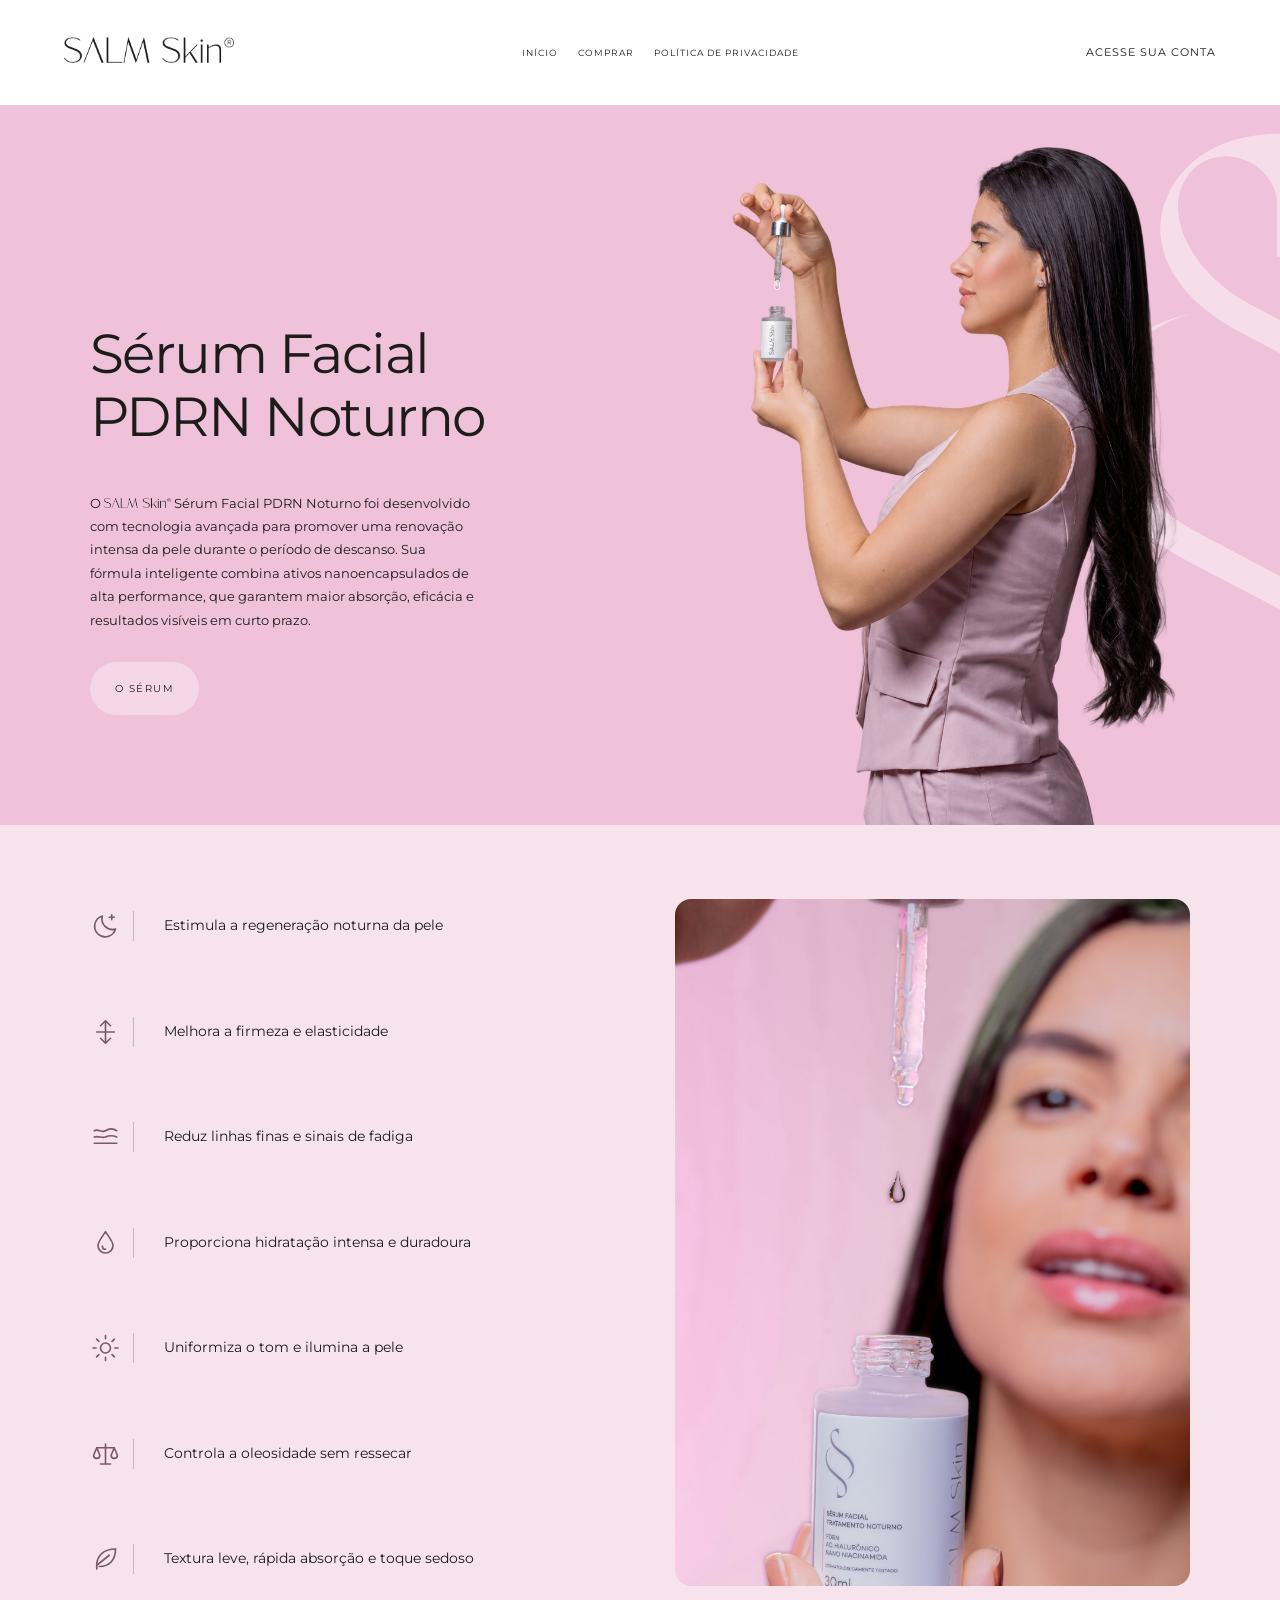
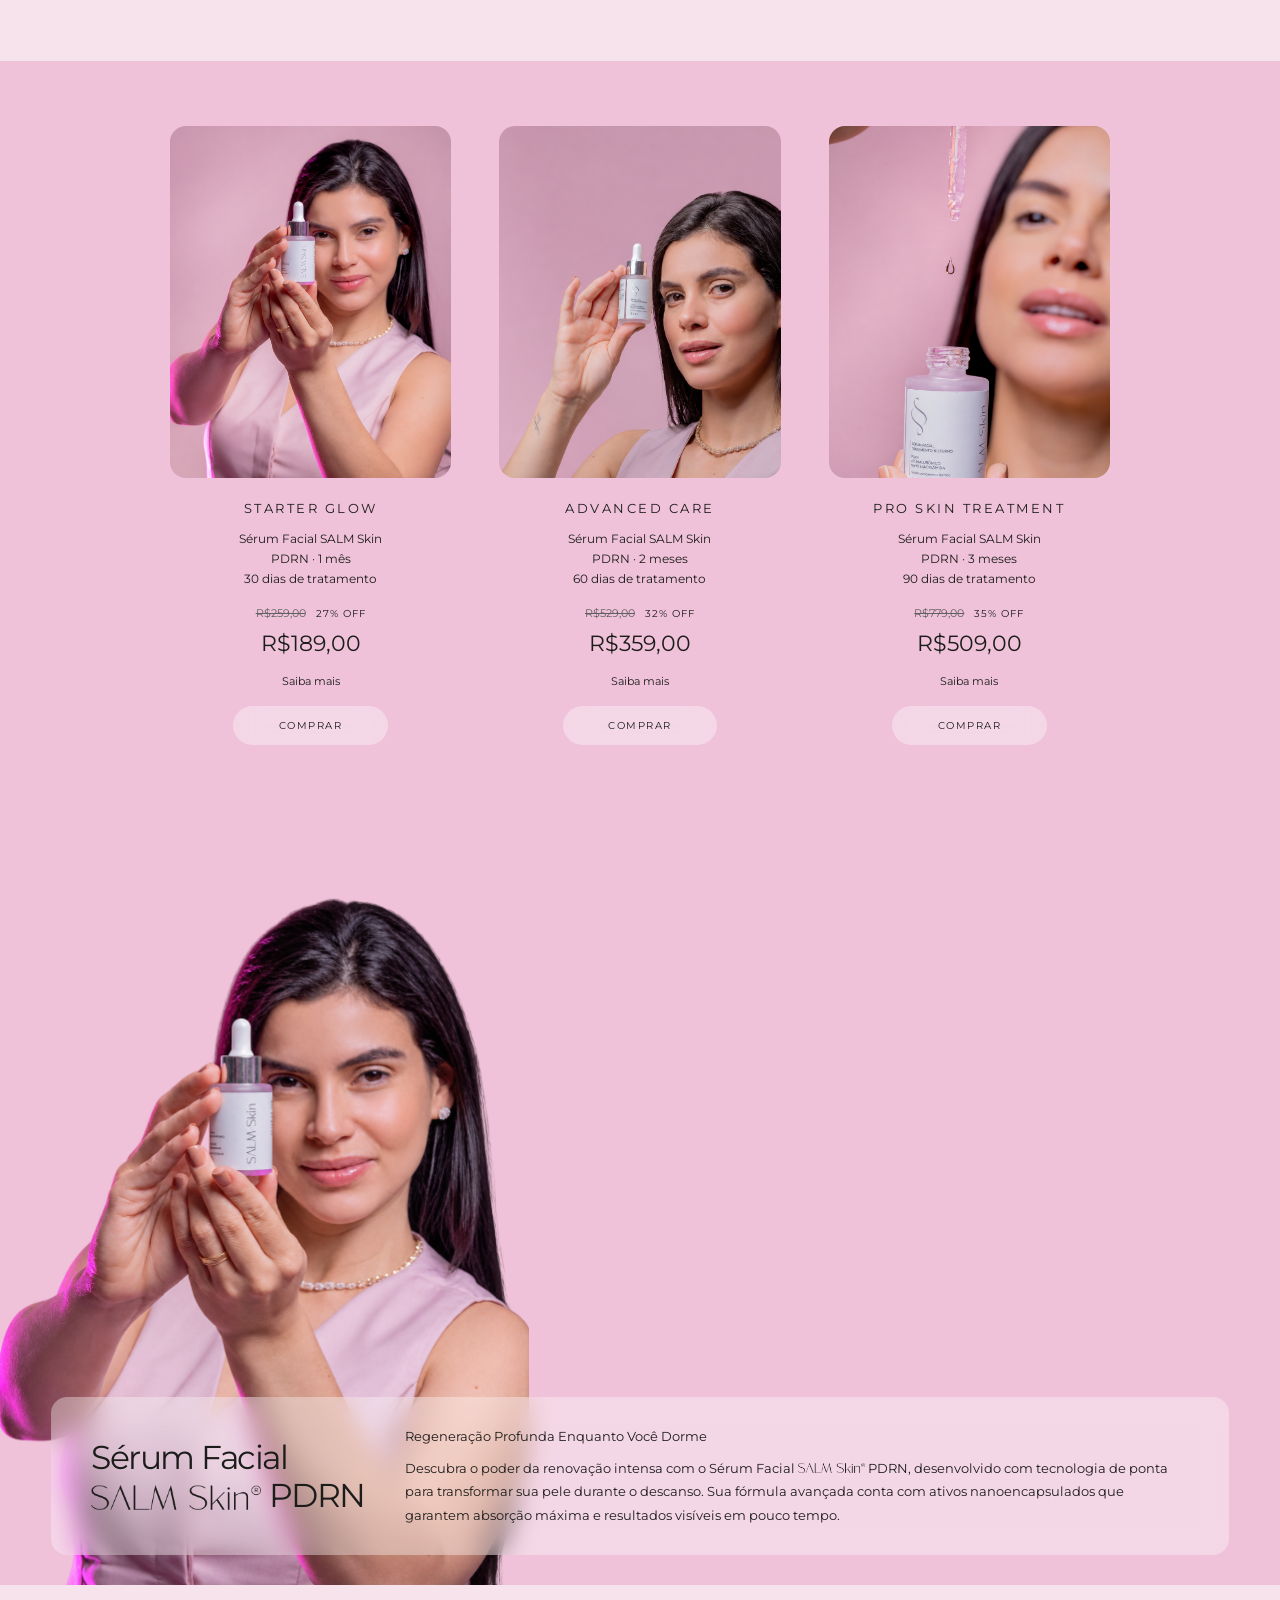
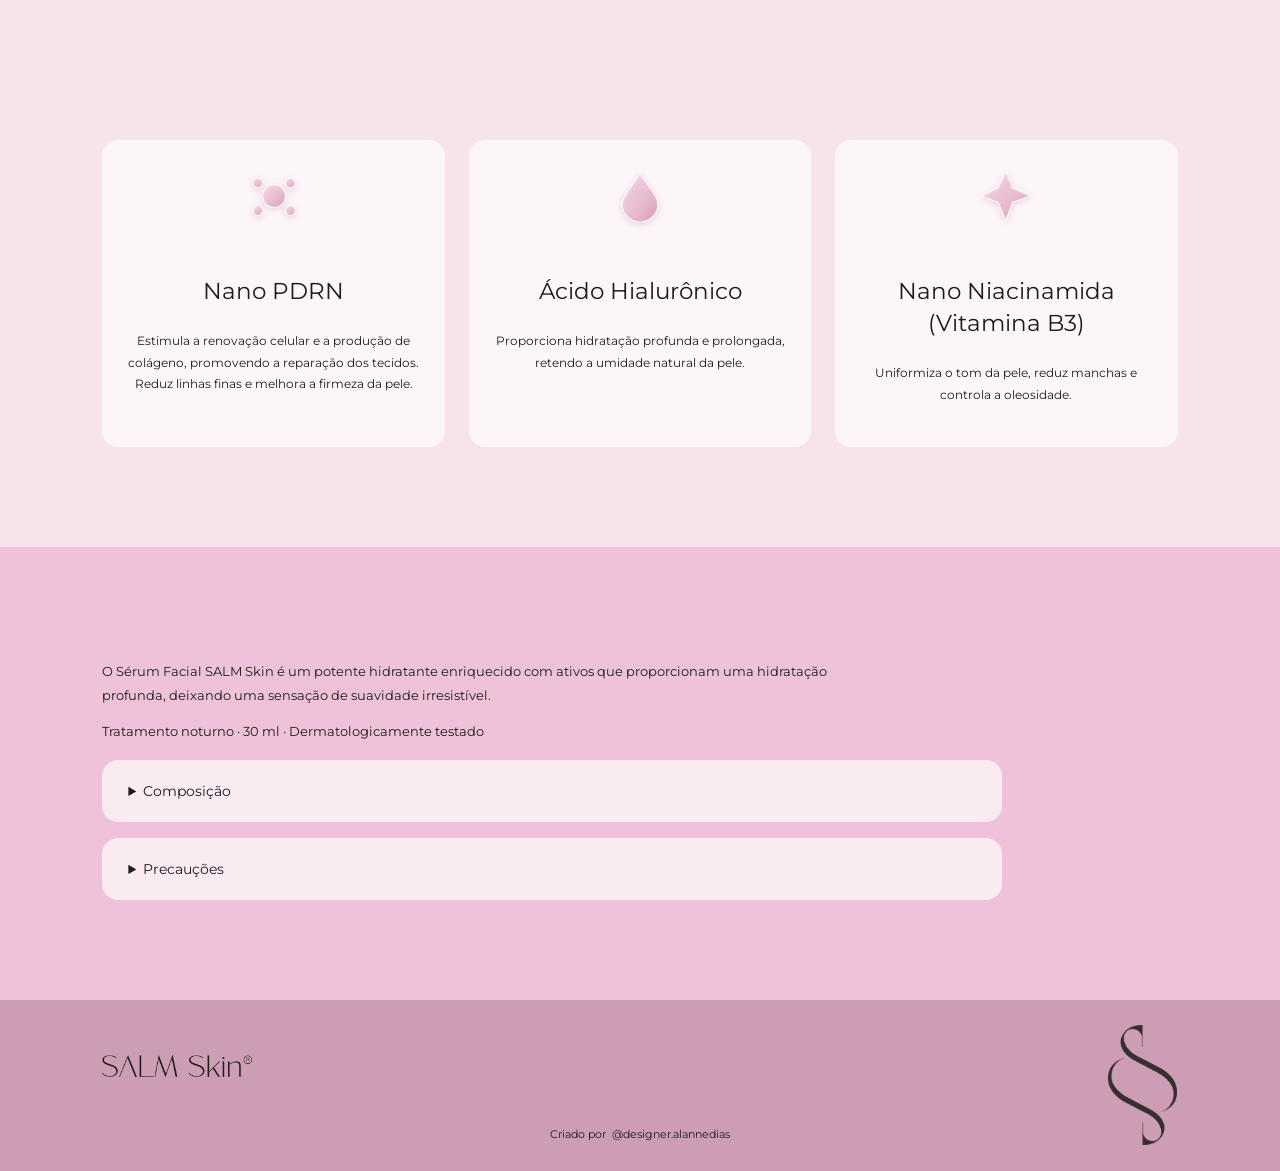
==== commit 3e5c16aa: "Rodapé sem o link Política de Privacidade O link continua no menu do cabeçalho.  Co-Authored-By: Cla" ====
--- a/index.html
+++ b/index.html
@@ -1,3 +1,3 @@
-<!doctype html><html lang="pt-BR"><head><meta charset="UTF-8"><meta name="viewport" content="width=device-width,initial-scale=1"><title>SALM Skin</title><link rel="stylesheet" href="style.css"></head><body><header><a href="#inicio" aria-label="SALM Skin início"><img src="assets/wordmark.png" alt="SALM Skin"></a><nav><a href="#inicio">INÍCIO</a><a href="#serum">COMPRAR</a><a href="https://salmskin.lojavirtualnuvem.com.br/politica-de-privacidade">POLÍTICA DE PRIVACIDADE</a></nav><a class="shop" href="https://salmskin.lojavirtualnuvem.com.br/account/login">ACESSE SUA CONTA</a></header><main><section class="hero" id="inicio"><img class="hero-half-symbol" src="assets/symbol.png" alt="" aria-hidden="true"><div class="intro"><h1>Sérum Facial<br><em>PDRN Noturno</em></h1><p class="lead">O <img class="brand-inline" src="assets/wordmark.png" alt="SALM Skin"> Sérum Facial PDRN Noturno foi desenvolvido com tecnologia avançada para promover uma renovação intensa da pele durante o período de descanso. Sua fórmula inteligente combina ativos nanoencapsulados de alta performance, que garantem maior absorção, eficácia e resultados visíveis em curto prazo.</p><a class="button" href="#serum">O SÉRUM</a></div><div class="liquid-photo hero-photo"><div class="portrait-stage"><img src="assets/ritual-transparent.png" alt="Modelo com conta-gotas e frasco SALM Skin"><i class="serum-drop"></i><i class="serum-drop second"></i></div></div></section><section class="section benefits benefits-orbit"><div class="benefits-composition"><div class="benefits-side"><article class="benefit-point"><svg class="line-icon" viewBox="0 0 24 24" aria-hidden="true"><path d="M20 14.5A8.5 8.5 0 0 1 9.5 4 8.5 8.5 0 1 0 20 14.5Z"/><path d="M17 3v4M15 5h4"/></svg>Estimula a regeneração noturna da pele</article><article class="benefit-point"><svg class="line-icon" viewBox="0 0 24 24" aria-hidden="true"><path d="M12 3v18M8 7l4-4 4 4M8 17l4 4 4-4"/><path d="M5 12h14"/></svg>Melhora a firmeza e elasticidade</article><article class="benefit-point"><svg class="line-icon" viewBox="0 0 24 24" aria-hidden="true"><path d="M3 7c3-2 6 2 9 0s6-2 9 0"/><path d="M3 12c3-1.3 6 1.3 9 0s6-1.3 9 0"/><path d="M3 17h18"/></svg>Reduz linhas finas e sinais de fadiga</article><article class="benefit-point"><svg class="line-icon" viewBox="0 0 24 24" aria-hidden="true"><path d="M12 3c-3 4.5-6 8-6 11a6 6 0 0 0 12 0c0-3-3-6.5-6-11Z"/><path d="M9.5 14.5a2.5 2.5 0 0 0 2.5 2.5"/></svg>Proporciona hidratação intensa e duradoura</article><article class="benefit-point"><svg class="line-icon" viewBox="0 0 24 24" aria-hidden="true"><circle cx="12" cy="12" r="4"/><path d="M12 2v2.5M12 19.5V22M2 12h2.5M19.5 12H22M4.9 4.9l1.8 1.8M17.3 17.3l1.8 1.8M4.9 19.1l1.8-1.8M17.3 6.7l1.8-1.8"/></svg>Uniformiza o tom e ilumina a pele</article><article class="benefit-point"><svg class="line-icon" viewBox="0 0 24 24" aria-hidden="true"><path d="M12 4v16M8 20h8M5 7h14"/><path d="M5 7l-2.5 6a2.5 2.5 0 0 0 5 0Z"/><path d="M19 7l-2.5 6a2.5 2.5 0 0 0 5 0Z"/></svg>Controla a oleosidade sem ressecar</article><article class="benefit-point"><svg class="line-icon" viewBox="0 0 24 24" aria-hidden="true"><path d="M20 4C11 4 5 9 5 17v3"/><path d="M20 4c0 9-5 14-13 14"/><path d="M5 17 15 9"/></svg>Textura leve, rápida absorção e toque sedoso</article></div><div class="benefits-serum"><img class="benefits-photo" src="assets/serum-gota-foto.jpg" alt="Gota do Sérum Facial SALM Skin PDRN caindo no frasco"></div></div></section><section class="section catalog" id="serum"><div class="catalog-grid"><article><img class="catalog-image" src="assets/serum-real-rosa.png" alt="Starter Glow"><h3>Starter Glow</h3><p class="cat-desc">Sérum Facial SALM Skin<br>PDRN · 1 mês<br>30 dias de tratamento</p><p class="cat-old"><del>R$259,00</del> <span>27% OFF</span></p><p class="cat-price"><strong>R$189,00</strong></p><details class="plan-details"><summary>Saiba mais</summary><p>Ideal para quem deseja iniciar sua jornada de cuidados com a SALM Skin. Este frasco é o ponto de partida para adaptar sua pele à tecnologia nanoencapsulada e sentir os primeiros sinais de renovação e viço.</p></details><a class="button" href="https://salmskin.lojavirtualnuvem.com.br/produtos/serum-facial-salm-skin-pdrn">COMPRAR </a></article><article><img class="catalog-image" src="assets/serum-modelo-rosa.png" alt="Advanced Care"><h3>Advanced Care</h3><p class="cat-desc">Sérum Facial SALM Skin<br>PDRN · 2 meses<br>60 dias de tratamento</p><p class="cat-old"><del>R$529,00</del> <span>32% OFF</span></p><p class="cat-price"><strong>R$359,00</strong></p><details class="plan-details"><summary>Saiba mais</summary><p>Quando o cuidado vira rotina. Este kit com 2 séruns é focado em quem já busca resultados mais consistentes na uniformização do tom e na firmeza da pele. A constância potencializa a ação regeneradora do Nano PDRN.</p></details><a class="button" href="https://salmskin.lojavirtualnuvem.com.br/produtos/serum-facial-salm-skin-pdrn-copia">COMPRAR </a></article><article><img class="catalog-image" src="assets/serum-gota-rosa.png" alt="Pro Skin Treatment"><h3>Pro Skin Treatment</h3><p class="cat-desc">Sérum Facial SALM Skin<br>PDRN · 3 meses<br>90 dias de tratamento</p><p class="cat-old"><del>R$779,00</del> <span>35% OFF</span></p><p class="cat-price"><strong>R$509,00</strong></p><details class="plan-details"><summary>Saiba mais</summary><p>BÔNUS EXCLUSIVO: Frete Grátis + Mini Guia Digital &quot;Rotina de Pele SALM Skin&quot;.<br><br>O protocolo recomendado para a transformação real da sua pele. Três meses é o ciclo ideal para que os ativos nanoencapsulados atuem profundamente em todas as camadas, entregando o máximo de regeneração, clareamento e rejuvenescimento.</p></details><a class="button" href="https://salmskin.lojavirtualnuvem.com.br/produtos/serum-facial-salm-skin-pdrn-copia1">COMPRAR </a></article></div></section><section class="liquid-section serum-story"><div class="faithful-product"><img src="assets/serum-recorte.png" alt="Embalagem original do Sérum Facial SALM Skin PDRN"></div><div class="liquid-copy"><h2>Sérum Facial<br><em><img class="brand-inline" src="assets/wordmark.png" alt="SALM Skin"> PDRN</em></h2><p>Regeneração Profunda Enquanto Você Dorme</p><p>Descubra o poder da renovação intensa com o Sérum Facial <img class="brand-inline" src="assets/wordmark.png" alt="SALM Skin"> PDRN, desenvolvido com tecnologia de ponta para transformar sua pele durante o descanso. Sua fórmula avançada conta com ativos nanoencapsulados que garantem absorção máxima e resultados visíveis em pouco tempo.</p></div></section><section class="formula section"><svg width="0" height="0" style="position:absolute" aria-hidden="true"><defs><linearGradient id="pinkGlass" x1="0" y1="0" x2="1" y2="1"><stop offset="0" stop-color="#fbe6f0" stop-opacity=".9"/><stop offset=".55" stop-color="#e7a9c6" stop-opacity=".6"/><stop offset="1" stop-color="#c98aa9" stop-opacity=".75"/></linearGradient></defs></svg><div class="ingredients"><article><span class="glass-tile"><svg class="active-icon" viewBox="0 0 32 32" aria-hidden="true"><circle cx="16" cy="16" r="7"/><circle cx="6" cy="8" r="3"/><circle cx="26" cy="8" r="3"/><circle cx="6" cy="25" r="3"/><circle cx="26" cy="25" r="3"/></svg></span><h3>Nano PDRN</h3><p>Estimula a renovação celular e a produção de colágeno, promovendo a reparação dos tecidos. Reduz linhas finas e melhora a firmeza da pele.</p></article><article><span class="glass-tile"><svg class="active-icon" viewBox="0 0 32 32" aria-hidden="true"><path d="M16 2C13 8 5 15 5 21a11 11 0 0 0 22 0C27 15 19 8 16 2Z"/></svg></span><h3>Ácido Hialurônico</h3><p>Proporciona hidratação profunda e prolongada, retendo a umidade natural da pele.</p></article><article><span class="glass-tile"><svg class="active-icon" viewBox="0 0 32 32" aria-hidden="true"><path d="m16 1 4 10 11 5-11 4-4 11-5-11L1 16l10-5Z"/></svg></span><h3>Nano Niacinamida (Vitamina B3)</h3><p>Uniformiza o tom da pele, reduz manchas e controla a oleosidade.</p></article></div></section><section class="section label-info"><p>O Sérum Facial SALM Skin é um potente hidratante enriquecido com ativos que proporcionam uma hidratação profunda, deixando uma sensação de suavidade irresistível.</p><p>Tratamento noturno · 30 ml · Dermatologicamente testado</p><details><summary>Composição</summary><p>Aqua, Xanthan Gum, Panthenol, Niacinamide, Propylene Glycol, Diazolidinyl Urea, Parfum, Lecithin, Sodium Hyaluronate, Sodium DNA, Caprylic/Capric Triglyceride, Phenoxyethanol, Polysorbate 80, Sorbitan Stearate, Caprylyl Glycol, PCA Ethyl Cocoyl Arginate, Benzyl Salicylate, Limonene, Iodopropynyl Butylcarbamate, Cyanocobalamin, Lactic Acid.</p></details><details><summary>Precauções</summary><p>Mantenha fora do alcance das crianças, em local fresco e protegido dos raios solares. Caso o produto entre em contato com os olhos, lave imediatamente com água em abundância. No caso de irritação, suspenda o uso e, se necessário, procure orientação médica. Uso externo.</p></details></section></main><footer><img class="footer-symbol" src="assets/symbol.png" alt="Símbolo SALM Skin"><img src="assets/wordmark.png" alt="SALM Skin"><a href="https://salmskin.lojavirtualnuvem.com.br/politica-de-privacidade">POLÍTICA DE PRIVACIDADE</a><div class="creator-credit">Criado por <a href="https://www.instagram.com/designer.alannedias/" target="_blank" rel="noopener noreferrer">@designer.alannedias</a></div></footer><script src="app.js"></script></body></html>
+<!doctype html><html lang="pt-BR"><head><meta charset="UTF-8"><meta name="viewport" content="width=device-width,initial-scale=1"><title>SALM Skin</title><link rel="stylesheet" href="style.css"></head><body><header><a href="#inicio" aria-label="SALM Skin início"><img src="assets/wordmark.png" alt="SALM Skin"></a><nav><a href="#inicio">INÍCIO</a><a href="#serum">COMPRAR</a><a href="https://salmskin.lojavirtualnuvem.com.br/politica-de-privacidade">POLÍTICA DE PRIVACIDADE</a></nav><a class="shop" href="https://salmskin.lojavirtualnuvem.com.br/account/login">ACESSE SUA CONTA</a></header><main><section class="hero" id="inicio"><img class="hero-half-symbol" src="assets/symbol.png" alt="" aria-hidden="true"><div class="intro"><h1>Sérum Facial<br><em>PDRN Noturno</em></h1><p class="lead">O <img class="brand-inline" src="assets/wordmark.png" alt="SALM Skin"> Sérum Facial PDRN Noturno foi desenvolvido com tecnologia avançada para promover uma renovação intensa da pele durante o período de descanso. Sua fórmula inteligente combina ativos nanoencapsulados de alta performance, que garantem maior absorção, eficácia e resultados visíveis em curto prazo.</p><a class="button" href="#serum">O SÉRUM</a></div><div class="liquid-photo hero-photo"><div class="portrait-stage"><img src="assets/ritual-transparent.png" alt="Modelo com conta-gotas e frasco SALM Skin"><i class="serum-drop"></i><i class="serum-drop second"></i></div></div></section><section class="section benefits benefits-orbit"><div class="benefits-composition"><div class="benefits-side"><article class="benefit-point"><svg class="line-icon" viewBox="0 0 24 24" aria-hidden="true"><path d="M20 14.5A8.5 8.5 0 0 1 9.5 4 8.5 8.5 0 1 0 20 14.5Z"/><path d="M17 3v4M15 5h4"/></svg>Estimula a regeneração noturna da pele</article><article class="benefit-point"><svg class="line-icon" viewBox="0 0 24 24" aria-hidden="true"><path d="M12 3v18M8 7l4-4 4 4M8 17l4 4 4-4"/><path d="M5 12h14"/></svg>Melhora a firmeza e elasticidade</article><article class="benefit-point"><svg class="line-icon" viewBox="0 0 24 24" aria-hidden="true"><path d="M3 7c3-2 6 2 9 0s6-2 9 0"/><path d="M3 12c3-1.3 6 1.3 9 0s6-1.3 9 0"/><path d="M3 17h18"/></svg>Reduz linhas finas e sinais de fadiga</article><article class="benefit-point"><svg class="line-icon" viewBox="0 0 24 24" aria-hidden="true"><path d="M12 3c-3 4.5-6 8-6 11a6 6 0 0 0 12 0c0-3-3-6.5-6-11Z"/><path d="M9.5 14.5a2.5 2.5 0 0 0 2.5 2.5"/></svg>Proporciona hidratação intensa e duradoura</article><article class="benefit-point"><svg class="line-icon" viewBox="0 0 24 24" aria-hidden="true"><circle cx="12" cy="12" r="4"/><path d="M12 2v2.5M12 19.5V22M2 12h2.5M19.5 12H22M4.9 4.9l1.8 1.8M17.3 17.3l1.8 1.8M4.9 19.1l1.8-1.8M17.3 6.7l1.8-1.8"/></svg>Uniformiza o tom e ilumina a pele</article><article class="benefit-point"><svg class="line-icon" viewBox="0 0 24 24" aria-hidden="true"><path d="M12 4v16M8 20h8M5 7h14"/><path d="M5 7l-2.5 6a2.5 2.5 0 0 0 5 0Z"/><path d="M19 7l-2.5 6a2.5 2.5 0 0 0 5 0Z"/></svg>Controla a oleosidade sem ressecar</article><article class="benefit-point"><svg class="line-icon" viewBox="0 0 24 24" aria-hidden="true"><path d="M20 4C11 4 5 9 5 17v3"/><path d="M20 4c0 9-5 14-13 14"/><path d="M5 17 15 9"/></svg>Textura leve, rápida absorção e toque sedoso</article></div><div class="benefits-serum"><img class="benefits-photo" src="assets/serum-gota-foto.jpg" alt="Gota do Sérum Facial SALM Skin PDRN caindo no frasco"></div></div></section><section class="section catalog" id="serum"><div class="catalog-grid"><article><img class="catalog-image" src="assets/serum-real-rosa.png" alt="Starter Glow"><h3>Starter Glow</h3><p class="cat-desc">Sérum Facial SALM Skin<br>PDRN · 1 mês<br>30 dias de tratamento</p><p class="cat-old"><del>R$259,00</del> <span>27% OFF</span></p><p class="cat-price"><strong>R$189,00</strong></p><details class="plan-details"><summary>Saiba mais</summary><p>Ideal para quem deseja iniciar sua jornada de cuidados com a SALM Skin. Este frasco é o ponto de partida para adaptar sua pele à tecnologia nanoencapsulada e sentir os primeiros sinais de renovação e viço.</p></details><a class="button" href="https://salmskin.lojavirtualnuvem.com.br/produtos/serum-facial-salm-skin-pdrn">COMPRAR </a></article><article><img class="catalog-image" src="assets/serum-modelo-rosa.png" alt="Advanced Care"><h3>Advanced Care</h3><p class="cat-desc">Sérum Facial SALM Skin<br>PDRN · 2 meses<br>60 dias de tratamento</p><p class="cat-old"><del>R$529,00</del> <span>32% OFF</span></p><p class="cat-price"><strong>R$359,00</strong></p><details class="plan-details"><summary>Saiba mais</summary><p>Quando o cuidado vira rotina. Este kit com 2 séruns é focado em quem já busca resultados mais consistentes na uniformização do tom e na firmeza da pele. A constância potencializa a ação regeneradora do Nano PDRN.</p></details><a class="button" href="https://salmskin.lojavirtualnuvem.com.br/produtos/serum-facial-salm-skin-pdrn-copia">COMPRAR </a></article><article><img class="catalog-image" src="assets/serum-gota-rosa.png" alt="Pro Skin Treatment"><h3>Pro Skin Treatment</h3><p class="cat-desc">Sérum Facial SALM Skin<br>PDRN · 3 meses<br>90 dias de tratamento</p><p class="cat-old"><del>R$779,00</del> <span>35% OFF</span></p><p class="cat-price"><strong>R$509,00</strong></p><details class="plan-details"><summary>Saiba mais</summary><p>BÔNUS EXCLUSIVO: Frete Grátis + Mini Guia Digital &quot;Rotina de Pele SALM Skin&quot;.<br><br>O protocolo recomendado para a transformação real da sua pele. Três meses é o ciclo ideal para que os ativos nanoencapsulados atuem profundamente em todas as camadas, entregando o máximo de regeneração, clareamento e rejuvenescimento.</p></details><a class="button" href="https://salmskin.lojavirtualnuvem.com.br/produtos/serum-facial-salm-skin-pdrn-copia1">COMPRAR </a></article></div></section><section class="liquid-section serum-story"><div class="faithful-product"><img src="assets/serum-recorte.png" alt="Embalagem original do Sérum Facial SALM Skin PDRN"></div><div class="liquid-copy"><h2>Sérum Facial<br><em><img class="brand-inline" src="assets/wordmark.png" alt="SALM Skin"> PDRN</em></h2><p>Regeneração Profunda Enquanto Você Dorme</p><p>Descubra o poder da renovação intensa com o Sérum Facial <img class="brand-inline" src="assets/wordmark.png" alt="SALM Skin"> PDRN, desenvolvido com tecnologia de ponta para transformar sua pele durante o descanso. Sua fórmula avançada conta com ativos nanoencapsulados que garantem absorção máxima e resultados visíveis em pouco tempo.</p></div></section><section class="formula section"><svg width="0" height="0" style="position:absolute" aria-hidden="true"><defs><linearGradient id="pinkGlass" x1="0" y1="0" x2="1" y2="1"><stop offset="0" stop-color="#fbe6f0" stop-opacity=".9"/><stop offset=".55" stop-color="#e7a9c6" stop-opacity=".6"/><stop offset="1" stop-color="#c98aa9" stop-opacity=".75"/></linearGradient></defs></svg><div class="ingredients"><article><span class="glass-tile"><svg class="active-icon" viewBox="0 0 32 32" aria-hidden="true"><circle cx="16" cy="16" r="7"/><circle cx="6" cy="8" r="3"/><circle cx="26" cy="8" r="3"/><circle cx="6" cy="25" r="3"/><circle cx="26" cy="25" r="3"/></svg></span><h3>Nano PDRN</h3><p>Estimula a renovação celular e a produção de colágeno, promovendo a reparação dos tecidos. Reduz linhas finas e melhora a firmeza da pele.</p></article><article><span class="glass-tile"><svg class="active-icon" viewBox="0 0 32 32" aria-hidden="true"><path d="M16 2C13 8 5 15 5 21a11 11 0 0 0 22 0C27 15 19 8 16 2Z"/></svg></span><h3>Ácido Hialurônico</h3><p>Proporciona hidratação profunda e prolongada, retendo a umidade natural da pele.</p></article><article><span class="glass-tile"><svg class="active-icon" viewBox="0 0 32 32" aria-hidden="true"><path d="m16 1 4 10 11 5-11 4-4 11-5-11L1 16l10-5Z"/></svg></span><h3>Nano Niacinamida (Vitamina B3)</h3><p>Uniformiza o tom da pele, reduz manchas e controla a oleosidade.</p></article></div></section><section class="section label-info"><p>O Sérum Facial SALM Skin é um potente hidratante enriquecido com ativos que proporcionam uma hidratação profunda, deixando uma sensação de suavidade irresistível.</p><p>Tratamento noturno · 30 ml · Dermatologicamente testado</p><details><summary>Composição</summary><p>Aqua, Xanthan Gum, Panthenol, Niacinamide, Propylene Glycol, Diazolidinyl Urea, Parfum, Lecithin, Sodium Hyaluronate, Sodium DNA, Caprylic/Capric Triglyceride, Phenoxyethanol, Polysorbate 80, Sorbitan Stearate, Caprylyl Glycol, PCA Ethyl Cocoyl Arginate, Benzyl Salicylate, Limonene, Iodopropynyl Butylcarbamate, Cyanocobalamin, Lactic Acid.</p></details><details><summary>Precauções</summary><p>Mantenha fora do alcance das crianças, em local fresco e protegido dos raios solares. Caso o produto entre em contato com os olhos, lave imediatamente com água em abundância. No caso de irritação, suspenda o uso e, se necessário, procure orientação médica. Uso externo.</p></details></section></main><footer><img class="footer-symbol" src="assets/symbol.png" alt="Símbolo SALM Skin"><img src="assets/wordmark.png" alt="SALM Skin"><div class="creator-credit">Criado por <a href="https://www.instagram.com/designer.alannedias/" target="_blank" rel="noopener noreferrer">@designer.alannedias</a></div></footer><script src="app.js"></script></body></html>
 
 
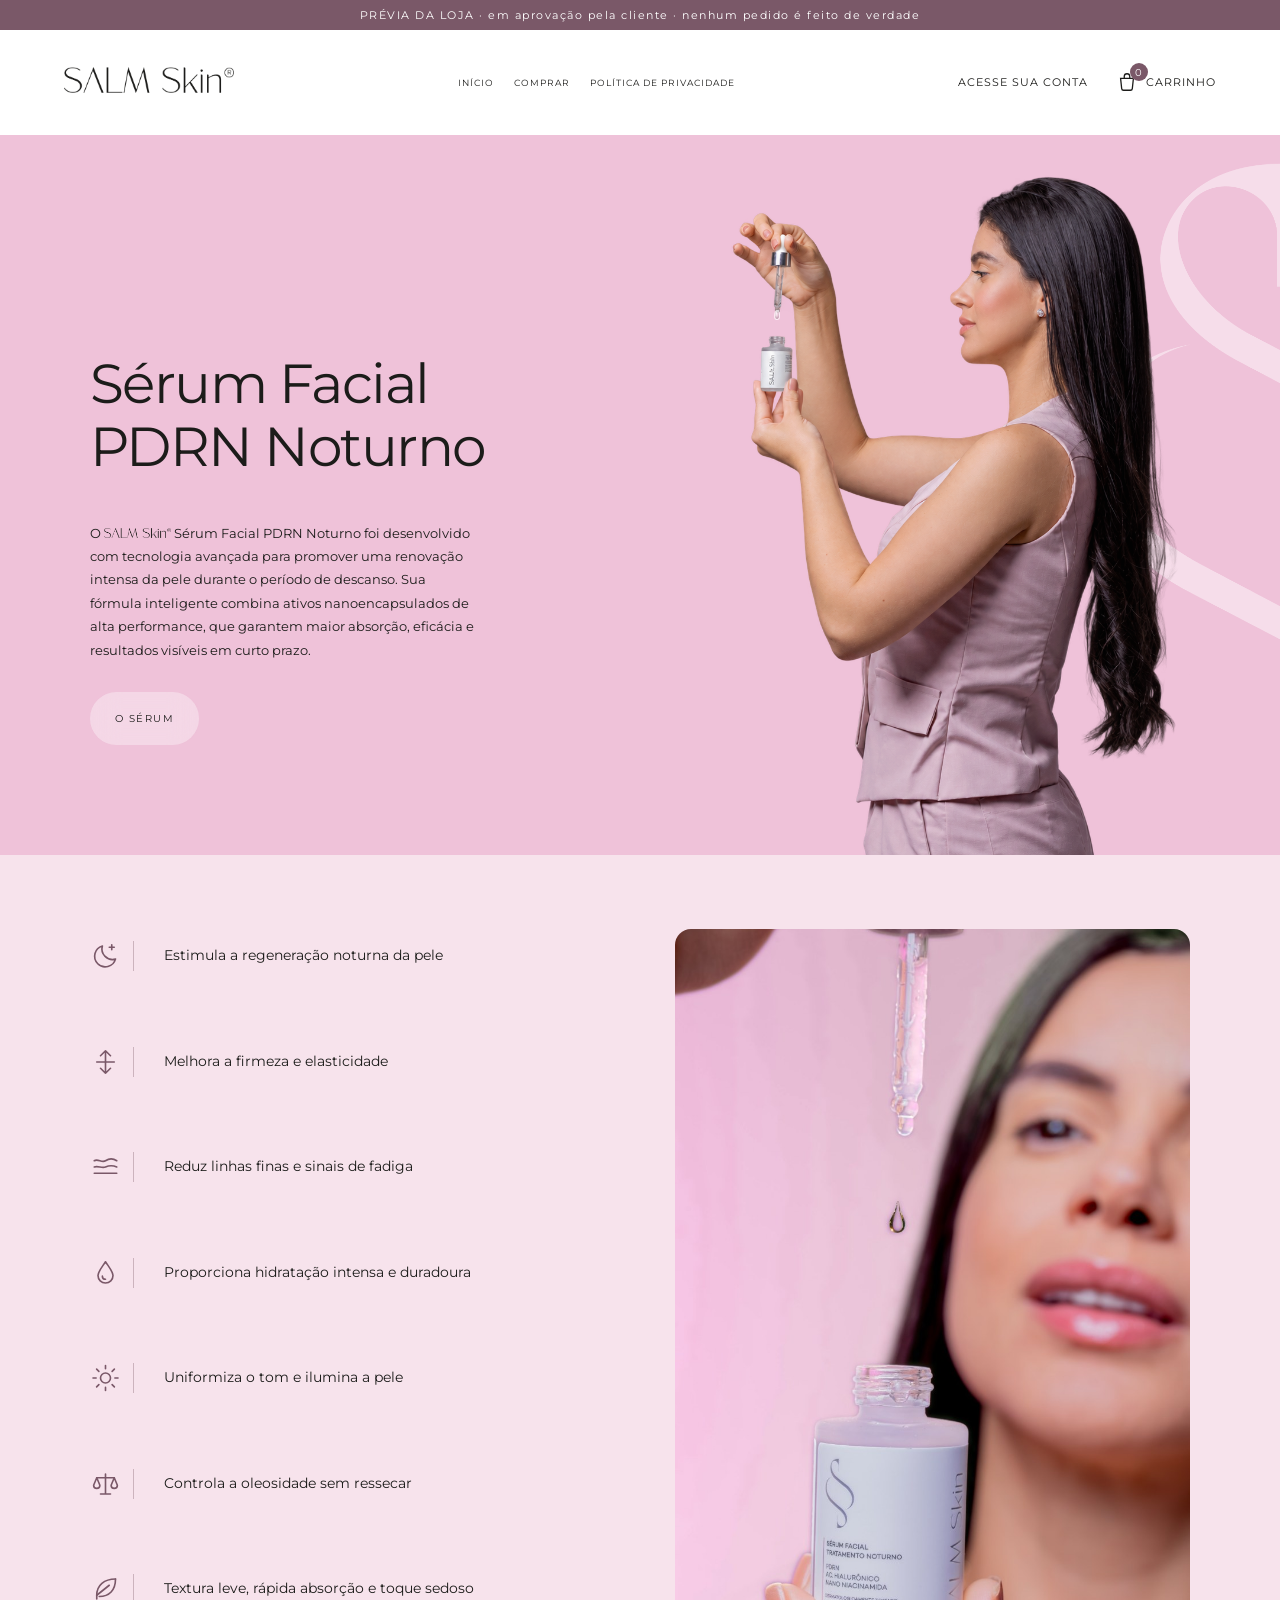
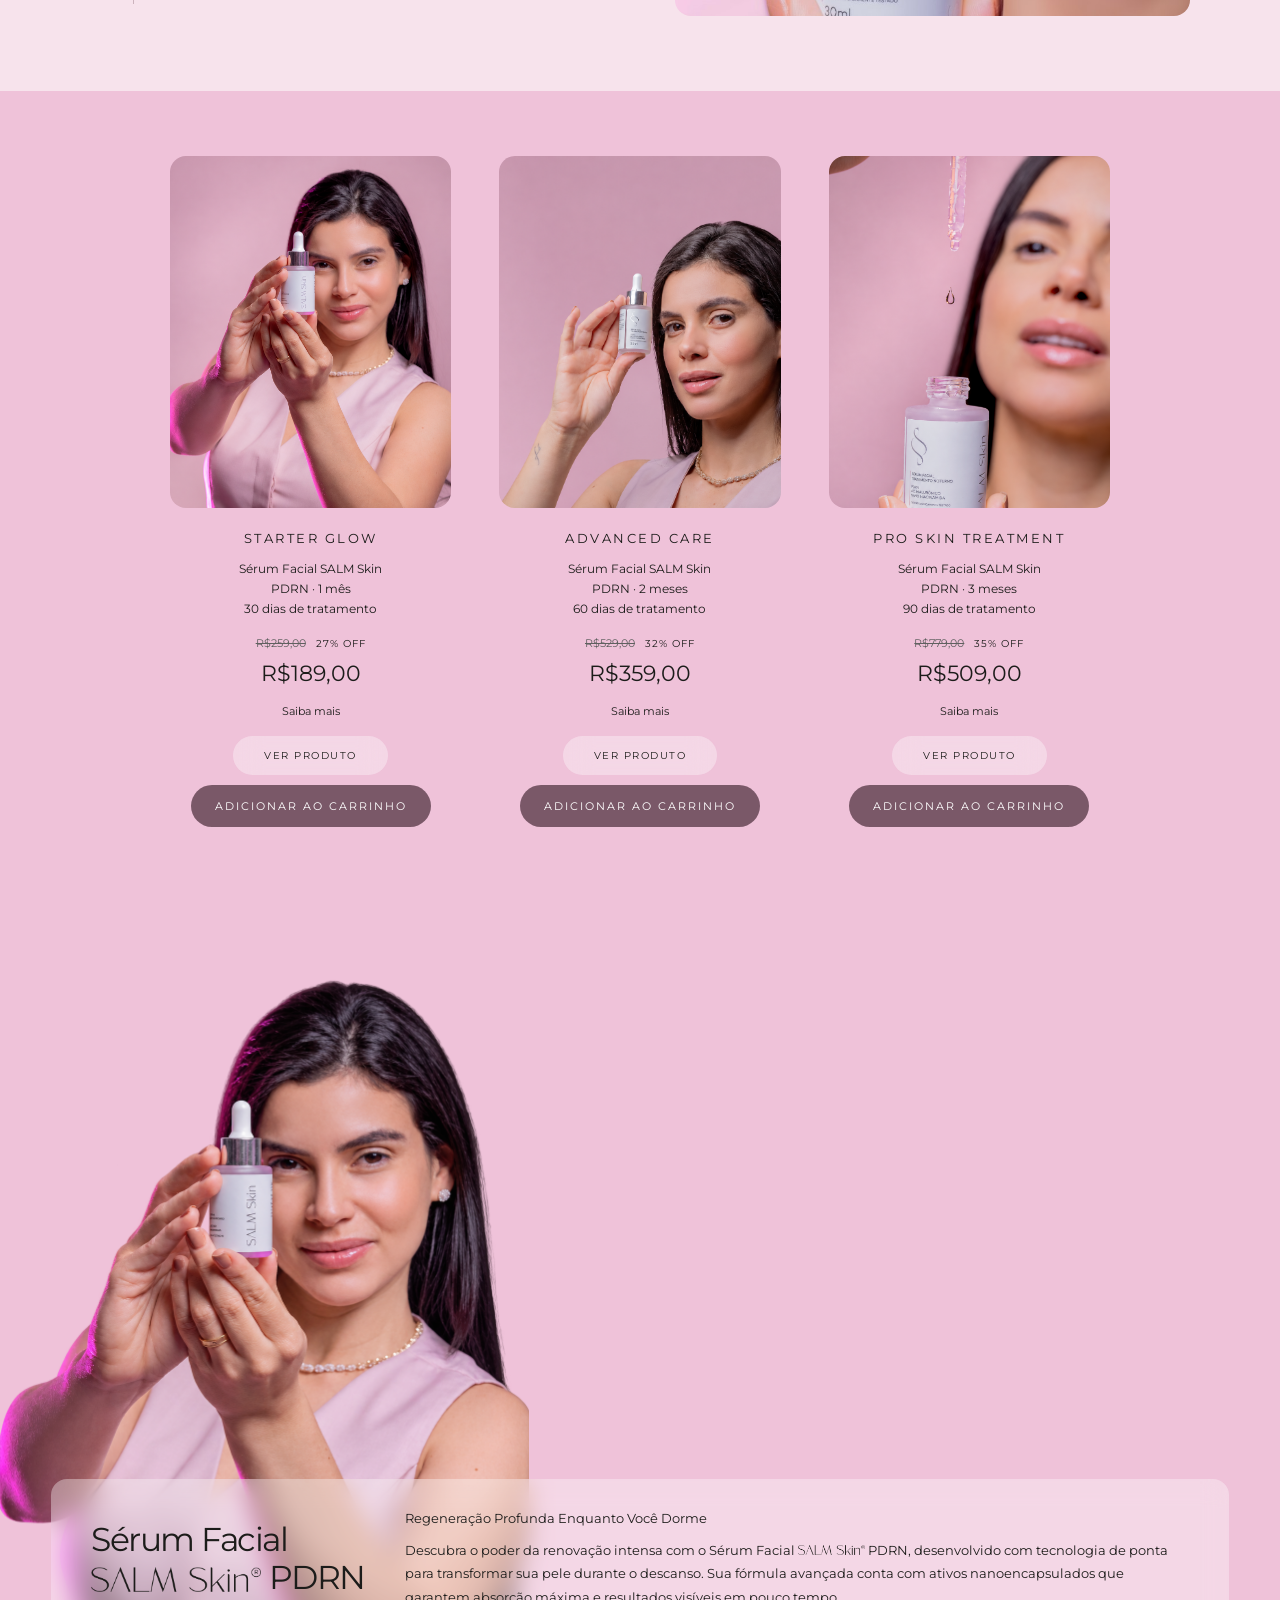
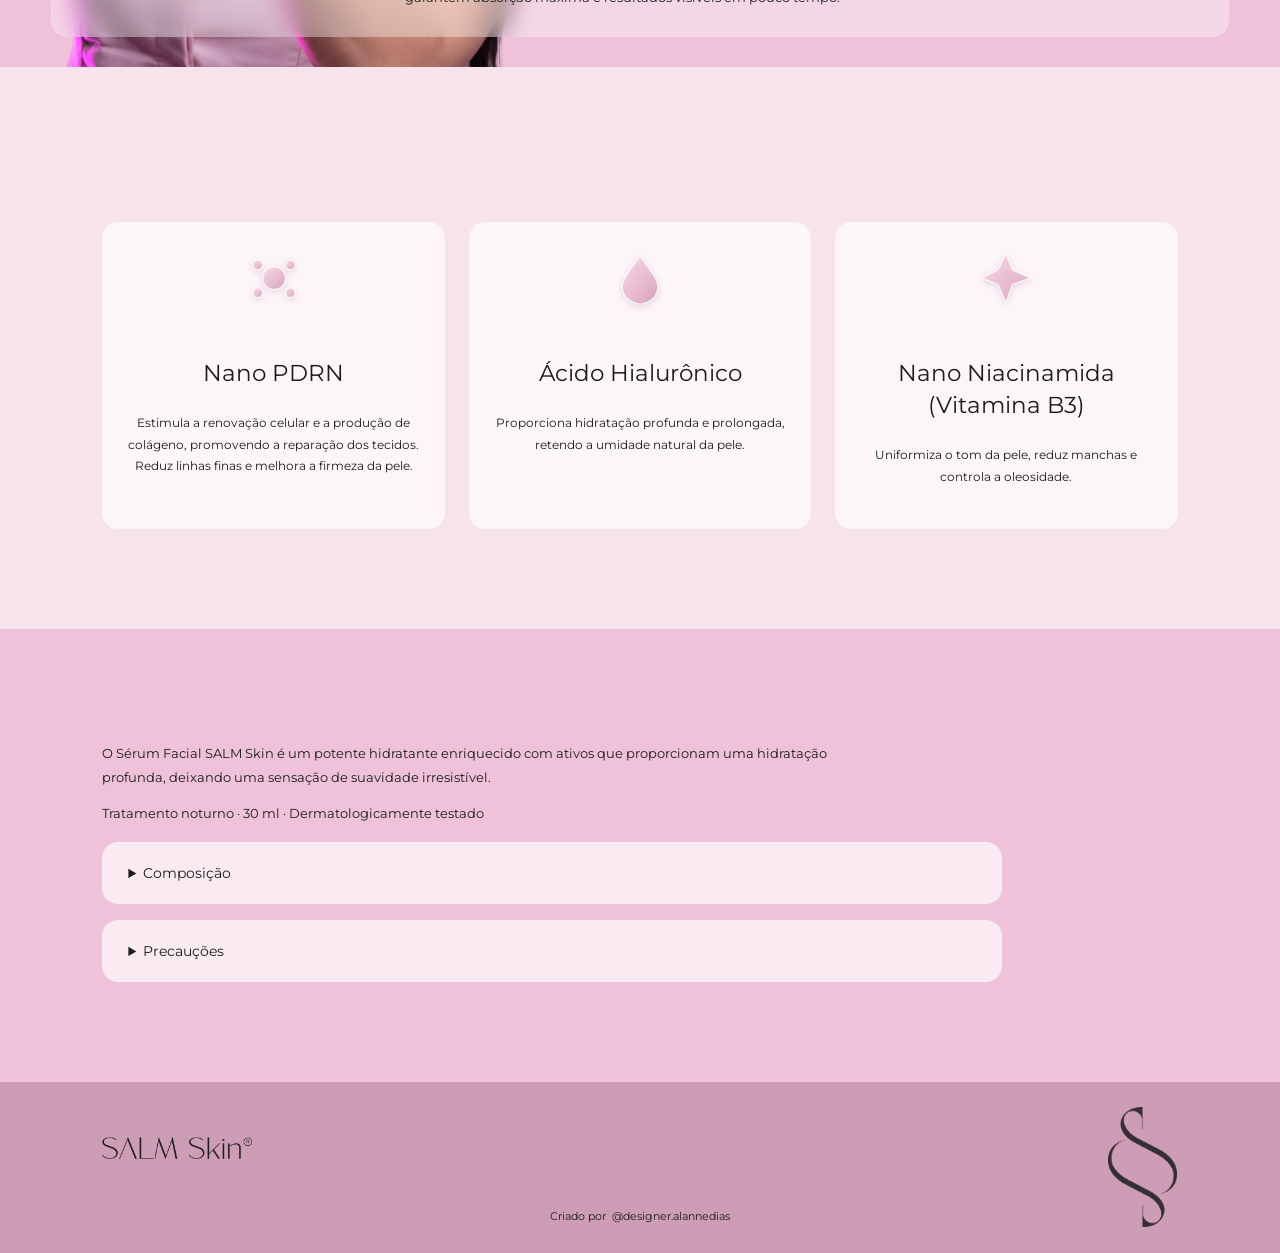
==== commit 77d9f208: "Prévia da loja: produto, carrinho, finalização e pedido Versão para aprovação da cliente, em branch " ====
--- a/index.html
+++ b/index.html
@@ -1,3 +1,3 @@
-<!doctype html><html lang="pt-BR"><head><meta charset="UTF-8"><meta name="viewport" content="width=device-width,initial-scale=1"><title>SALM Skin</title><link rel="stylesheet" href="style.css"></head><body><header><a href="#inicio" aria-label="SALM Skin início"><img src="assets/wordmark.png" alt="SALM Skin"></a><nav><a href="#inicio">INÍCIO</a><a href="#serum">COMPRAR</a><a href="https://salmskin.lojavirtualnuvem.com.br/politica-de-privacidade">POLÍTICA DE PRIVACIDADE</a></nav><a class="shop" href="https://salmskin.lojavirtualnuvem.com.br/account/login">ACESSE SUA CONTA</a></header><main><section class="hero" id="inicio"><img class="hero-half-symbol" src="assets/symbol.png" alt="" aria-hidden="true"><div class="intro"><h1>Sérum Facial<br><em>PDRN Noturno</em></h1><p class="lead">O <img class="brand-inline" src="assets/wordmark.png" alt="SALM Skin"> Sérum Facial PDRN Noturno foi desenvolvido com tecnologia avançada para promover uma renovação intensa da pele durante o período de descanso. Sua fórmula inteligente combina ativos nanoencapsulados de alta performance, que garantem maior absorção, eficácia e resultados visíveis em curto prazo.</p><a class="button" href="#serum">O SÉRUM</a></div><div class="liquid-photo hero-photo"><div class="portrait-stage"><img src="assets/ritual-transparent.png" alt="Modelo com conta-gotas e frasco SALM Skin"><i class="serum-drop"></i><i class="serum-drop second"></i></div></div></section><section class="section benefits benefits-orbit"><div class="benefits-composition"><div class="benefits-side"><article class="benefit-point"><svg class="line-icon" viewBox="0 0 24 24" aria-hidden="true"><path d="M20 14.5A8.5 8.5 0 0 1 9.5 4 8.5 8.5 0 1 0 20 14.5Z"/><path d="M17 3v4M15 5h4"/></svg>Estimula a regeneração noturna da pele</article><article class="benefit-point"><svg class="line-icon" viewBox="0 0 24 24" aria-hidden="true"><path d="M12 3v18M8 7l4-4 4 4M8 17l4 4 4-4"/><path d="M5 12h14"/></svg>Melhora a firmeza e elasticidade</article><article class="benefit-point"><svg class="line-icon" viewBox="0 0 24 24" aria-hidden="true"><path d="M3 7c3-2 6 2 9 0s6-2 9 0"/><path d="M3 12c3-1.3 6 1.3 9 0s6-1.3 9 0"/><path d="M3 17h18"/></svg>Reduz linhas finas e sinais de fadiga</article><article class="benefit-point"><svg class="line-icon" viewBox="0 0 24 24" aria-hidden="true"><path d="M12 3c-3 4.5-6 8-6 11a6 6 0 0 0 12 0c0-3-3-6.5-6-11Z"/><path d="M9.5 14.5a2.5 2.5 0 0 0 2.5 2.5"/></svg>Proporciona hidratação intensa e duradoura</article><article class="benefit-point"><svg class="line-icon" viewBox="0 0 24 24" aria-hidden="true"><circle cx="12" cy="12" r="4"/><path d="M12 2v2.5M12 19.5V22M2 12h2.5M19.5 12H22M4.9 4.9l1.8 1.8M17.3 17.3l1.8 1.8M4.9 19.1l1.8-1.8M17.3 6.7l1.8-1.8"/></svg>Uniformiza o tom e ilumina a pele</article><article class="benefit-point"><svg class="line-icon" viewBox="0 0 24 24" aria-hidden="true"><path d="M12 4v16M8 20h8M5 7h14"/><path d="M5 7l-2.5 6a2.5 2.5 0 0 0 5 0Z"/><path d="M19 7l-2.5 6a2.5 2.5 0 0 0 5 0Z"/></svg>Controla a oleosidade sem ressecar</article><article class="benefit-point"><svg class="line-icon" viewBox="0 0 24 24" aria-hidden="true"><path d="M20 4C11 4 5 9 5 17v3"/><path d="M20 4c0 9-5 14-13 14"/><path d="M5 17 15 9"/></svg>Textura leve, rápida absorção e toque sedoso</article></div><div class="benefits-serum"><img class="benefits-photo" src="assets/serum-gota-foto.jpg" alt="Gota do Sérum Facial SALM Skin PDRN caindo no frasco"></div></div></section><section class="section catalog" id="serum"><div class="catalog-grid"><article><img class="catalog-image" src="assets/serum-real-rosa.png" alt="Starter Glow"><h3>Starter Glow</h3><p class="cat-desc">Sérum Facial SALM Skin<br>PDRN · 1 mês<br>30 dias de tratamento</p><p class="cat-old"><del>R$259,00</del> <span>27% OFF</span></p><p class="cat-price"><strong>R$189,00</strong></p><details class="plan-details"><summary>Saiba mais</summary><p>Ideal para quem deseja iniciar sua jornada de cuidados com a SALM Skin. Este frasco é o ponto de partida para adaptar sua pele à tecnologia nanoencapsulada e sentir os primeiros sinais de renovação e viço.</p></details><a class="button" href="https://salmskin.lojavirtualnuvem.com.br/produtos/serum-facial-salm-skin-pdrn">COMPRAR </a></article><article><img class="catalog-image" src="assets/serum-modelo-rosa.png" alt="Advanced Care"><h3>Advanced Care</h3><p class="cat-desc">Sérum Facial SALM Skin<br>PDRN · 2 meses<br>60 dias de tratamento</p><p class="cat-old"><del>R$529,00</del> <span>32% OFF</span></p><p class="cat-price"><strong>R$359,00</strong></p><details class="plan-details"><summary>Saiba mais</summary><p>Quando o cuidado vira rotina. Este kit com 2 séruns é focado em quem já busca resultados mais consistentes na uniformização do tom e na firmeza da pele. A constância potencializa a ação regeneradora do Nano PDRN.</p></details><a class="button" href="https://salmskin.lojavirtualnuvem.com.br/produtos/serum-facial-salm-skin-pdrn-copia">COMPRAR </a></article><article><img class="catalog-image" src="assets/serum-gota-rosa.png" alt="Pro Skin Treatment"><h3>Pro Skin Treatment</h3><p class="cat-desc">Sérum Facial SALM Skin<br>PDRN · 3 meses<br>90 dias de tratamento</p><p class="cat-old"><del>R$779,00</del> <span>35% OFF</span></p><p class="cat-price"><strong>R$509,00</strong></p><details class="plan-details"><summary>Saiba mais</summary><p>BÔNUS EXCLUSIVO: Frete Grátis + Mini Guia Digital &quot;Rotina de Pele SALM Skin&quot;.<br><br>O protocolo recomendado para a transformação real da sua pele. Três meses é o ciclo ideal para que os ativos nanoencapsulados atuem profundamente em todas as camadas, entregando o máximo de regeneração, clareamento e rejuvenescimento.</p></details><a class="button" href="https://salmskin.lojavirtualnuvem.com.br/produtos/serum-facial-salm-skin-pdrn-copia1">COMPRAR </a></article></div></section><section class="liquid-section serum-story"><div class="faithful-product"><img src="assets/serum-recorte.png" alt="Embalagem original do Sérum Facial SALM Skin PDRN"></div><div class="liquid-copy"><h2>Sérum Facial<br><em><img class="brand-inline" src="assets/wordmark.png" alt="SALM Skin"> PDRN</em></h2><p>Regeneração Profunda Enquanto Você Dorme</p><p>Descubra o poder da renovação intensa com o Sérum Facial <img class="brand-inline" src="assets/wordmark.png" alt="SALM Skin"> PDRN, desenvolvido com tecnologia de ponta para transformar sua pele durante o descanso. Sua fórmula avançada conta com ativos nanoencapsulados que garantem absorção máxima e resultados visíveis em pouco tempo.</p></div></section><section class="formula section"><svg width="0" height="0" style="position:absolute" aria-hidden="true"><defs><linearGradient id="pinkGlass" x1="0" y1="0" x2="1" y2="1"><stop offset="0" stop-color="#fbe6f0" stop-opacity=".9"/><stop offset=".55" stop-color="#e7a9c6" stop-opacity=".6"/><stop offset="1" stop-color="#c98aa9" stop-opacity=".75"/></linearGradient></defs></svg><div class="ingredients"><article><span class="glass-tile"><svg class="active-icon" viewBox="0 0 32 32" aria-hidden="true"><circle cx="16" cy="16" r="7"/><circle cx="6" cy="8" r="3"/><circle cx="26" cy="8" r="3"/><circle cx="6" cy="25" r="3"/><circle cx="26" cy="25" r="3"/></svg></span><h3>Nano PDRN</h3><p>Estimula a renovação celular e a produção de colágeno, promovendo a reparação dos tecidos. Reduz linhas finas e melhora a firmeza da pele.</p></article><article><span class="glass-tile"><svg class="active-icon" viewBox="0 0 32 32" aria-hidden="true"><path d="M16 2C13 8 5 15 5 21a11 11 0 0 0 22 0C27 15 19 8 16 2Z"/></svg></span><h3>Ácido Hialurônico</h3><p>Proporciona hidratação profunda e prolongada, retendo a umidade natural da pele.</p></article><article><span class="glass-tile"><svg class="active-icon" viewBox="0 0 32 32" aria-hidden="true"><path d="m16 1 4 10 11 5-11 4-4 11-5-11L1 16l10-5Z"/></svg></span><h3>Nano Niacinamida (Vitamina B3)</h3><p>Uniformiza o tom da pele, reduz manchas e controla a oleosidade.</p></article></div></section><section class="section label-info"><p>O Sérum Facial SALM Skin é um potente hidratante enriquecido com ativos que proporcionam uma hidratação profunda, deixando uma sensação de suavidade irresistível.</p><p>Tratamento noturno · 30 ml · Dermatologicamente testado</p><details><summary>Composição</summary><p>Aqua, Xanthan Gum, Panthenol, Niacinamide, Propylene Glycol, Diazolidinyl Urea, Parfum, Lecithin, Sodium Hyaluronate, Sodium DNA, Caprylic/Capric Triglyceride, Phenoxyethanol, Polysorbate 80, Sorbitan Stearate, Caprylyl Glycol, PCA Ethyl Cocoyl Arginate, Benzyl Salicylate, Limonene, Iodopropynyl Butylcarbamate, Cyanocobalamin, Lactic Acid.</p></details><details><summary>Precauções</summary><p>Mantenha fora do alcance das crianças, em local fresco e protegido dos raios solares. Caso o produto entre em contato com os olhos, lave imediatamente com água em abundância. No caso de irritação, suspenda o uso e, se necessário, procure orientação médica. Uso externo.</p></details></section></main><footer><img class="footer-symbol" src="assets/symbol.png" alt="Símbolo SALM Skin"><img src="assets/wordmark.png" alt="SALM Skin"><div class="creator-credit">Criado por <a href="https://www.instagram.com/designer.alannedias/" target="_blank" rel="noopener noreferrer">@designer.alannedias</a></div></footer><script src="app.js"></script></body></html>
+<!doctype html><html lang="pt-BR"><head><meta charset="UTF-8"><meta name="viewport" content="width=device-width,initial-scale=1"><title>SALM Skin</title><link rel="stylesheet" href="style.css"><link rel="stylesheet" href="loja/store.css"></head><body><div class="preview-flag">PRÉVIA DA LOJA · em aprovação pela cliente · nenhum pedido é feito de verdade</div><header><a href="index.html" aria-label="SALM Skin início"><img src="assets/wordmark.png" alt="SALM Skin"></a><nav><a href="#inicio">INÍCIO</a><a href="#serum">COMPRAR</a><a href="https://salmskin.lojavirtualnuvem.com.br/politica-de-privacidade">POLÍTICA DE PRIVACIDADE</a></nav><div class="header-right"><a class="shop" href="https://salmskin.lojavirtualnuvem.com.br/account/login">ACESSE SUA CONTA</a><a class="cart-link" href="carrinho.html" aria-label="Carrinho"><svg viewBox="0 0 24 24" aria-hidden="true"><path d="M5 8h14l-1.2 11.2a2 2 0 0 1-2 1.8H8.2a2 2 0 0 1-2-1.8Z"/><path d="M9 8V6a3 3 0 0 1 6 0v2"/></svg><b data-cart-count hidden>0</b>CARRINHO</a></div></header><main><section class="hero" id="inicio"><img class="hero-half-symbol" src="assets/symbol.png" alt="" aria-hidden="true"><div class="intro"><h1>Sérum Facial<br><em>PDRN Noturno</em></h1><p class="lead">O <img class="brand-inline" src="assets/wordmark.png" alt="SALM Skin"> Sérum Facial PDRN Noturno foi desenvolvido com tecnologia avançada para promover uma renovação intensa da pele durante o período de descanso. Sua fórmula inteligente combina ativos nanoencapsulados de alta performance, que garantem maior absorção, eficácia e resultados visíveis em curto prazo.</p><a class="button" href="#serum">O SÉRUM</a></div><div class="liquid-photo hero-photo"><div class="portrait-stage"><img src="assets/ritual-transparent.png" alt="Modelo com conta-gotas e frasco SALM Skin"><i class="serum-drop"></i><i class="serum-drop second"></i></div></div></section><section class="section benefits benefits-orbit"><div class="benefits-composition"><div class="benefits-side"><article class="benefit-point"><svg class="line-icon" viewBox="0 0 24 24" aria-hidden="true"><path d="M20 14.5A8.5 8.5 0 0 1 9.5 4 8.5 8.5 0 1 0 20 14.5Z"/><path d="M17 3v4M15 5h4"/></svg>Estimula a regeneração noturna da pele</article><article class="benefit-point"><svg class="line-icon" viewBox="0 0 24 24" aria-hidden="true"><path d="M12 3v18M8 7l4-4 4 4M8 17l4 4 4-4"/><path d="M5 12h14"/></svg>Melhora a firmeza e elasticidade</article><article class="benefit-point"><svg class="line-icon" viewBox="0 0 24 24" aria-hidden="true"><path d="M3 7c3-2 6 2 9 0s6-2 9 0"/><path d="M3 12c3-1.3 6 1.3 9 0s6-1.3 9 0"/><path d="M3 17h18"/></svg>Reduz linhas finas e sinais de fadiga</article><article class="benefit-point"><svg class="line-icon" viewBox="0 0 24 24" aria-hidden="true"><path d="M12 3c-3 4.5-6 8-6 11a6 6 0 0 0 12 0c0-3-3-6.5-6-11Z"/><path d="M9.5 14.5a2.5 2.5 0 0 0 2.5 2.5"/></svg>Proporciona hidratação intensa e duradoura</article><article class="benefit-point"><svg class="line-icon" viewBox="0 0 24 24" aria-hidden="true"><circle cx="12" cy="12" r="4"/><path d="M12 2v2.5M12 19.5V22M2 12h2.5M19.5 12H22M4.9 4.9l1.8 1.8M17.3 17.3l1.8 1.8M4.9 19.1l1.8-1.8M17.3 6.7l1.8-1.8"/></svg>Uniformiza o tom e ilumina a pele</article><article class="benefit-point"><svg class="line-icon" viewBox="0 0 24 24" aria-hidden="true"><path d="M12 4v16M8 20h8M5 7h14"/><path d="M5 7l-2.5 6a2.5 2.5 0 0 0 5 0Z"/><path d="M19 7l-2.5 6a2.5 2.5 0 0 0 5 0Z"/></svg>Controla a oleosidade sem ressecar</article><article class="benefit-point"><svg class="line-icon" viewBox="0 0 24 24" aria-hidden="true"><path d="M20 4C11 4 5 9 5 17v3"/><path d="M20 4c0 9-5 14-13 14"/><path d="M5 17 15 9"/></svg>Textura leve, rápida absorção e toque sedoso</article></div><div class="benefits-serum"><img class="benefits-photo" src="assets/serum-gota-foto.jpg" alt="Gota do Sérum Facial SALM Skin PDRN caindo no frasco"></div></div></section><section class="section catalog" id="serum"><div class="catalog-grid"><article><img class="catalog-image" src="assets/serum-real-rosa.png" alt="Starter Glow"><h3>Starter Glow</h3><p class="cat-desc">Sérum Facial SALM Skin<br>PDRN · 1 mês<br>30 dias de tratamento</p><p class="cat-old"><del>R$259,00</del> <span>27% OFF</span></p><p class="cat-price"><strong>R$189,00</strong></p><details class="plan-details"><summary>Saiba mais</summary><p>Ideal para quem deseja iniciar sua jornada de cuidados com a SALM Skin. Este frasco é o ponto de partida para adaptar sua pele à tecnologia nanoencapsulada e sentir os primeiros sinais de renovação e viço.</p></details><a class="button" href="produto.html?p=starter-glow">VER PRODUTO</a><button class="btn-dark add-btn" data-add="starter-glow">ADICIONAR AO CARRINHO</button></article><article><img class="catalog-image" src="assets/serum-modelo-rosa.png" alt="Advanced Care"><h3>Advanced Care</h3><p class="cat-desc">Sérum Facial SALM Skin<br>PDRN · 2 meses<br>60 dias de tratamento</p><p class="cat-old"><del>R$529,00</del> <span>32% OFF</span></p><p class="cat-price"><strong>R$359,00</strong></p><details class="plan-details"><summary>Saiba mais</summary><p>Quando o cuidado vira rotina. Este kit com 2 séruns é focado em quem já busca resultados mais consistentes na uniformização do tom e na firmeza da pele. A constância potencializa a ação regeneradora do Nano PDRN.</p></details><a class="button" href="produto.html?p=advanced-care">VER PRODUTO</a><button class="btn-dark add-btn" data-add="advanced-care">ADICIONAR AO CARRINHO</button></article><article><img class="catalog-image" src="assets/serum-gota-rosa.png" alt="Pro Skin Treatment"><h3>Pro Skin Treatment</h3><p class="cat-desc">Sérum Facial SALM Skin<br>PDRN · 3 meses<br>90 dias de tratamento</p><p class="cat-old"><del>R$779,00</del> <span>35% OFF</span></p><p class="cat-price"><strong>R$509,00</strong></p><details class="plan-details"><summary>Saiba mais</summary><p>BÔNUS EXCLUSIVO: Frete Grátis + Mini Guia Digital &quot;Rotina de Pele SALM Skin&quot;.<br><br>O protocolo recomendado para a transformação real da sua pele. Três meses é o ciclo ideal para que os ativos nanoencapsulados atuem profundamente em todas as camadas, entregando o máximo de regeneração, clareamento e rejuvenescimento.</p></details><a class="button" href="produto.html?p=pro-skin">VER PRODUTO</a><button class="btn-dark add-btn" data-add="pro-skin">ADICIONAR AO CARRINHO</button></article></div></section><section class="liquid-section serum-story"><div class="faithful-product"><img src="assets/serum-recorte.png" alt="Embalagem original do Sérum Facial SALM Skin PDRN"></div><div class="liquid-copy"><h2>Sérum Facial<br><em><img class="brand-inline" src="assets/wordmark.png" alt="SALM Skin"> PDRN</em></h2><p>Regeneração Profunda Enquanto Você Dorme</p><p>Descubra o poder da renovação intensa com o Sérum Facial <img class="brand-inline" src="assets/wordmark.png" alt="SALM Skin"> PDRN, desenvolvido com tecnologia de ponta para transformar sua pele durante o descanso. Sua fórmula avançada conta com ativos nanoencapsulados que garantem absorção máxima e resultados visíveis em pouco tempo.</p></div></section><section class="formula section"><svg width="0" height="0" style="position:absolute" aria-hidden="true"><defs><linearGradient id="pinkGlass" x1="0" y1="0" x2="1" y2="1"><stop offset="0" stop-color="#fbe6f0" stop-opacity=".9"/><stop offset=".55" stop-color="#e7a9c6" stop-opacity=".6"/><stop offset="1" stop-color="#c98aa9" stop-opacity=".75"/></linearGradient></defs></svg><div class="ingredients"><article><span class="glass-tile"><svg class="active-icon" viewBox="0 0 32 32" aria-hidden="true"><circle cx="16" cy="16" r="7"/><circle cx="6" cy="8" r="3"/><circle cx="26" cy="8" r="3"/><circle cx="6" cy="25" r="3"/><circle cx="26" cy="25" r="3"/></svg></span><h3>Nano PDRN</h3><p>Estimula a renovação celular e a produção de colágeno, promovendo a reparação dos tecidos. Reduz linhas finas e melhora a firmeza da pele.</p></article><article><span class="glass-tile"><svg class="active-icon" viewBox="0 0 32 32" aria-hidden="true"><path d="M16 2C13 8 5 15 5 21a11 11 0 0 0 22 0C27 15 19 8 16 2Z"/></svg></span><h3>Ácido Hialurônico</h3><p>Proporciona hidratação profunda e prolongada, retendo a umidade natural da pele.</p></article><article><span class="glass-tile"><svg class="active-icon" viewBox="0 0 32 32" aria-hidden="true"><path d="m16 1 4 10 11 5-11 4-4 11-5-11L1 16l10-5Z"/></svg></span><h3>Nano Niacinamida (Vitamina B3)</h3><p>Uniformiza o tom da pele, reduz manchas e controla a oleosidade.</p></article></div></section><section class="section label-info"><p>O Sérum Facial SALM Skin é um potente hidratante enriquecido com ativos que proporcionam uma hidratação profunda, deixando uma sensação de suavidade irresistível.</p><p>Tratamento noturno · 30 ml · Dermatologicamente testado</p><details><summary>Composição</summary><p>Aqua, Xanthan Gum, Panthenol, Niacinamide, Propylene Glycol, Diazolidinyl Urea, Parfum, Lecithin, Sodium Hyaluronate, Sodium DNA, Caprylic/Capric Triglyceride, Phenoxyethanol, Polysorbate 80, Sorbitan Stearate, Caprylyl Glycol, PCA Ethyl Cocoyl Arginate, Benzyl Salicylate, Limonene, Iodopropynyl Butylcarbamate, Cyanocobalamin, Lactic Acid.</p></details><details><summary>Precauções</summary><p>Mantenha fora do alcance das crianças, em local fresco e protegido dos raios solares. Caso o produto entre em contato com os olhos, lave imediatamente com água em abundância. No caso de irritação, suspenda o uso e, se necessário, procure orientação médica. Uso externo.</p></details></section></main><footer><img class="footer-symbol" src="assets/symbol.png" alt="Símbolo SALM Skin"><img src="assets/wordmark.png" alt="SALM Skin"><div class="creator-credit">Criado por <a href="https://www.instagram.com/designer.alannedias/" target="_blank" rel="noopener noreferrer">@designer.alannedias</a></div></footer><script src="app.js"></script><script src="loja/store.js"></script></body></html>
 
 
--- a/loja/store.css
+++ b/loja/store.css
@@ -0,0 +1,63 @@
+.cart-link{position:relative;display:inline-flex;align-items:center;gap:8px;font-size:11px;letter-spacing:1px;color:#1c1c1a}
+.cart-link svg{width:22px;height:22px;fill:none;stroke:#1c1c1a;stroke-width:1.4}
+.cart-link b{position:absolute;top:-8px;left:14px;min-width:18px;height:18px;border-radius:9px;background:#7a5868;color:#fff!important;font-size:10px;display:flex;align-items:center;justify-content:center;padding:0 5px;font-weight:500}
+.header-right{display:flex;align-items:center;gap:28px}
+.toast{position:fixed;left:50%;bottom:28px;transform:translate(-50%,20px);background:rgba(122,88,104,.95);color:#fff!important;padding:14px 24px;border-radius:30px;font-size:12px;letter-spacing:1px;opacity:0;transition:.3s;z-index:50}
+.toast.on{opacity:1;transform:translate(-50%,0)}
+.page{background:#f7e3ec;min-height:70vh;padding:60px 7% 90px}
+.page h1{font-size:clamp(30px,3.6vw,48px);margin:0 0 30px;letter-spacing:-1px}
+.crumbs{font-size:11px;letter-spacing:1px;margin-bottom:28px;color:#606060}
+.crumbs a{color:#606060;text-decoration:underline}
+/* produto */
+.pdp{display:grid;grid-template-columns:minmax(0,1fr) minmax(0,1fr);gap:60px;max-width:1150px;margin:auto;align-items:start}
+.pdp-img img{width:100%;aspect-ratio:4/5;object-fit:cover;border-radius:16px}
+.pdp-info h1{margin-bottom:10px}
+.pdp-sub{font-size:13px;color:#606060;line-height:1.8;margin:0 0 22px}
+.pdp-price{display:flex;align-items:baseline;gap:14px;margin:0 0 6px}
+.pdp-price strong{font-size:30px;font-weight:500}
+.pdp-price del{font-size:13px;color:#606060}
+.pdp-price span{font-size:11px;letter-spacing:1px;color:#7a5868}
+.pdp-pix{font-size:12px;color:#606060;margin:0 0 26px}
+.qty{display:inline-flex;align-items:center;border-radius:40px;background:rgba(255,255,255,.55);overflow:hidden}
+.qty button{width:42px;height:44px;border:0;background:none!important;font-size:18px;cursor:pointer;border-radius:0!important;backdrop-filter:none!important}
+.qty input{width:40px;border:0;background:none;text-align:center;font-size:14px}
+.buy-row{display:flex;gap:14px;align-items:center;flex-wrap:wrap;margin-bottom:26px}
+.btn-dark{display:inline-flex;align-items:center;justify-content:center;min-height:46px;padding:0 34px;border-radius:40px;background:#7a5868!important;color:#fff!important;font-size:11px;letter-spacing:2px;border:0;cursor:pointer;text-transform:uppercase}
+.btn-dark:hover{background:#654655!important}
+.btn-light{display:inline-flex;align-items:center;justify-content:center;min-height:46px;padding:0 30px;border-radius:40px;background:rgba(255,255,255,.55)!important;font-size:11px;letter-spacing:2px;border:0;cursor:pointer;text-transform:uppercase}
+.info-box{background:rgba(255,255,255,.5);border-radius:16px;padding:20px 24px;margin:0 0 14px;font-size:13px;line-height:1.8}
+.info-box h3{font-size:12px;letter-spacing:2px;text-transform:uppercase;margin:0 0 8px;font-weight:500}
+.info-box ol{margin:0;padding-left:18px}
+.cep-row{display:flex;gap:10px;margin-top:8px}
+.cep-row input,.form input,.form select{flex:1;min-height:44px;border-radius:12px;border:1px solid rgba(122,88,104,.25);background:#fff;padding:0 14px;font:inherit;font-size:13px}
+.note{font-size:11px;color:#606060;line-height:1.7;margin-top:8px}
+/* carrinho */
+.cart-wrap{display:grid;grid-template-columns:minmax(0,1.6fr) minmax(0,1fr);gap:40px;max-width:1150px;margin:auto;align-items:start}
+.cart-item{display:grid;grid-template-columns:96px 1fr auto;gap:20px;align-items:center;background:rgba(255,255,255,.5);border-radius:16px;padding:16px;margin-bottom:14px}
+.cart-item img{width:96px;height:96px;object-fit:cover;border-radius:12px}
+.cart-item h3{margin:0 0 4px;font-size:13px;letter-spacing:2px;text-transform:uppercase;font-weight:500}
+.cart-item p{margin:0;font-size:12px;color:#606060}
+.cart-item .ci-right{text-align:right;display:flex;flex-direction:column;gap:10px;align-items:flex-end}
+.cart-item .ci-right strong{font-size:16px;font-weight:500}
+.link-rm{background:none!important;border:0;font-size:11px;text-decoration:underline;cursor:pointer;color:#606060;padding:0;backdrop-filter:none!important;border-radius:0!important}
+.summary{background:rgba(255,255,255,.6);border-radius:16px;padding:26px;position:sticky;top:130px}
+.summary h2{font-size:14px;letter-spacing:2px;text-transform:uppercase;margin:0 0 18px;font-weight:500}
+.sum-row{display:flex;justify-content:space-between;font-size:13px;margin:10px 0}
+.sum-row.total{font-size:18px;border-top:1px solid rgba(122,88,104,.2);padding-top:14px;margin-top:16px}
+.summary .btn-dark{width:100%;margin-top:18px}
+.empty{text-align:center;padding:60px 0}
+.empty p{margin-bottom:24px}
+/* checkout */
+.steps-bar{display:flex;gap:10px;font-size:11px;letter-spacing:1.5px;margin-bottom:30px;color:#606060;flex-wrap:wrap}
+.steps-bar span.on{color:#1c1c1a;font-weight:500}
+.form{display:grid;grid-template-columns:1fr 1fr;gap:14px}
+.form label{display:flex;flex-direction:column;gap:6px;font-size:11px;letter-spacing:1px}
+.form .full{grid-column:1/-1}
+.ship-opts label,.pay-opts label{display:flex;align-items:center;gap:12px;background:#fff;border-radius:12px;padding:14px 16px;margin:8px 0;font-size:13px;cursor:pointer;border:1px solid rgba(122,88,104,.18)}
+.ship-opts label span:last-child,.pay-opts label span:last-child{margin-left:auto;color:#606060;font-size:12px}
+.fieldset{background:rgba(255,255,255,.5);border-radius:16px;padding:24px;margin-bottom:18px}
+.fieldset h2{font-size:13px;letter-spacing:2px;text-transform:uppercase;margin:0 0 16px;font-weight:500}
+.preview-flag{background:#7a5868;color:#fff!important;text-align:center;font-size:11px;letter-spacing:1.5px;padding:8px 16px}
+.preview-flag *{color:#fff!important}
+@media(max-width:800px){.pdp,.cart-wrap{grid-template-columns:1fr;gap:28px}.summary{position:static}.form{grid-template-columns:1fr}.header-right{gap:14px}.header-right .shop{display:none}}
+.catalog-grid>article>.add-btn{width:auto;min-width:55%;margin-top:10px;min-height:42px;padding:0 24px}.catalog-grid>article>.button{margin-top:auto}@media(max-width:800px){.pdp,.cart-wrap{grid-template-columns:minmax(0,1fr)}.buy-row .btn-dark,.buy-row .btn-light{flex:1 1 100%}.page{padding:40px 6% 70px}}.cep-row input{min-width:0}.cep-row .btn-light{flex:0 0 auto;padding:0 18px}
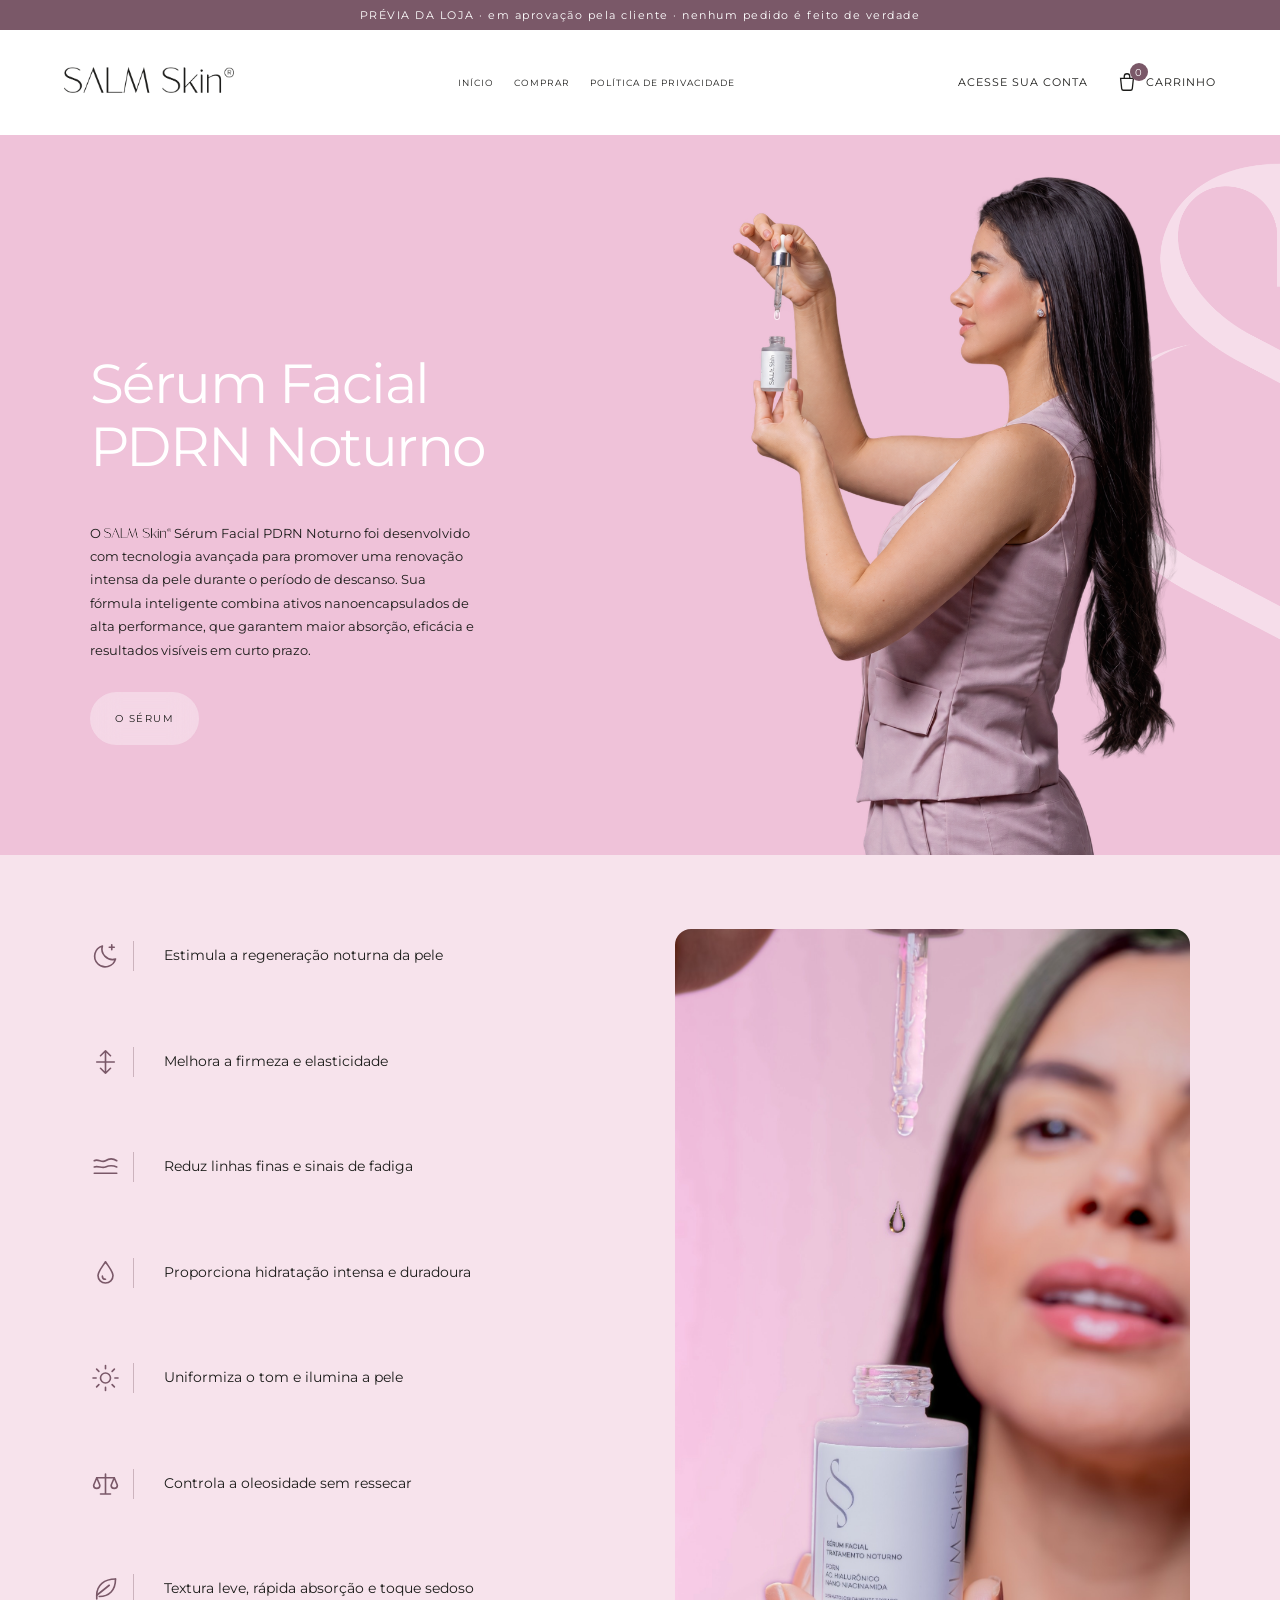
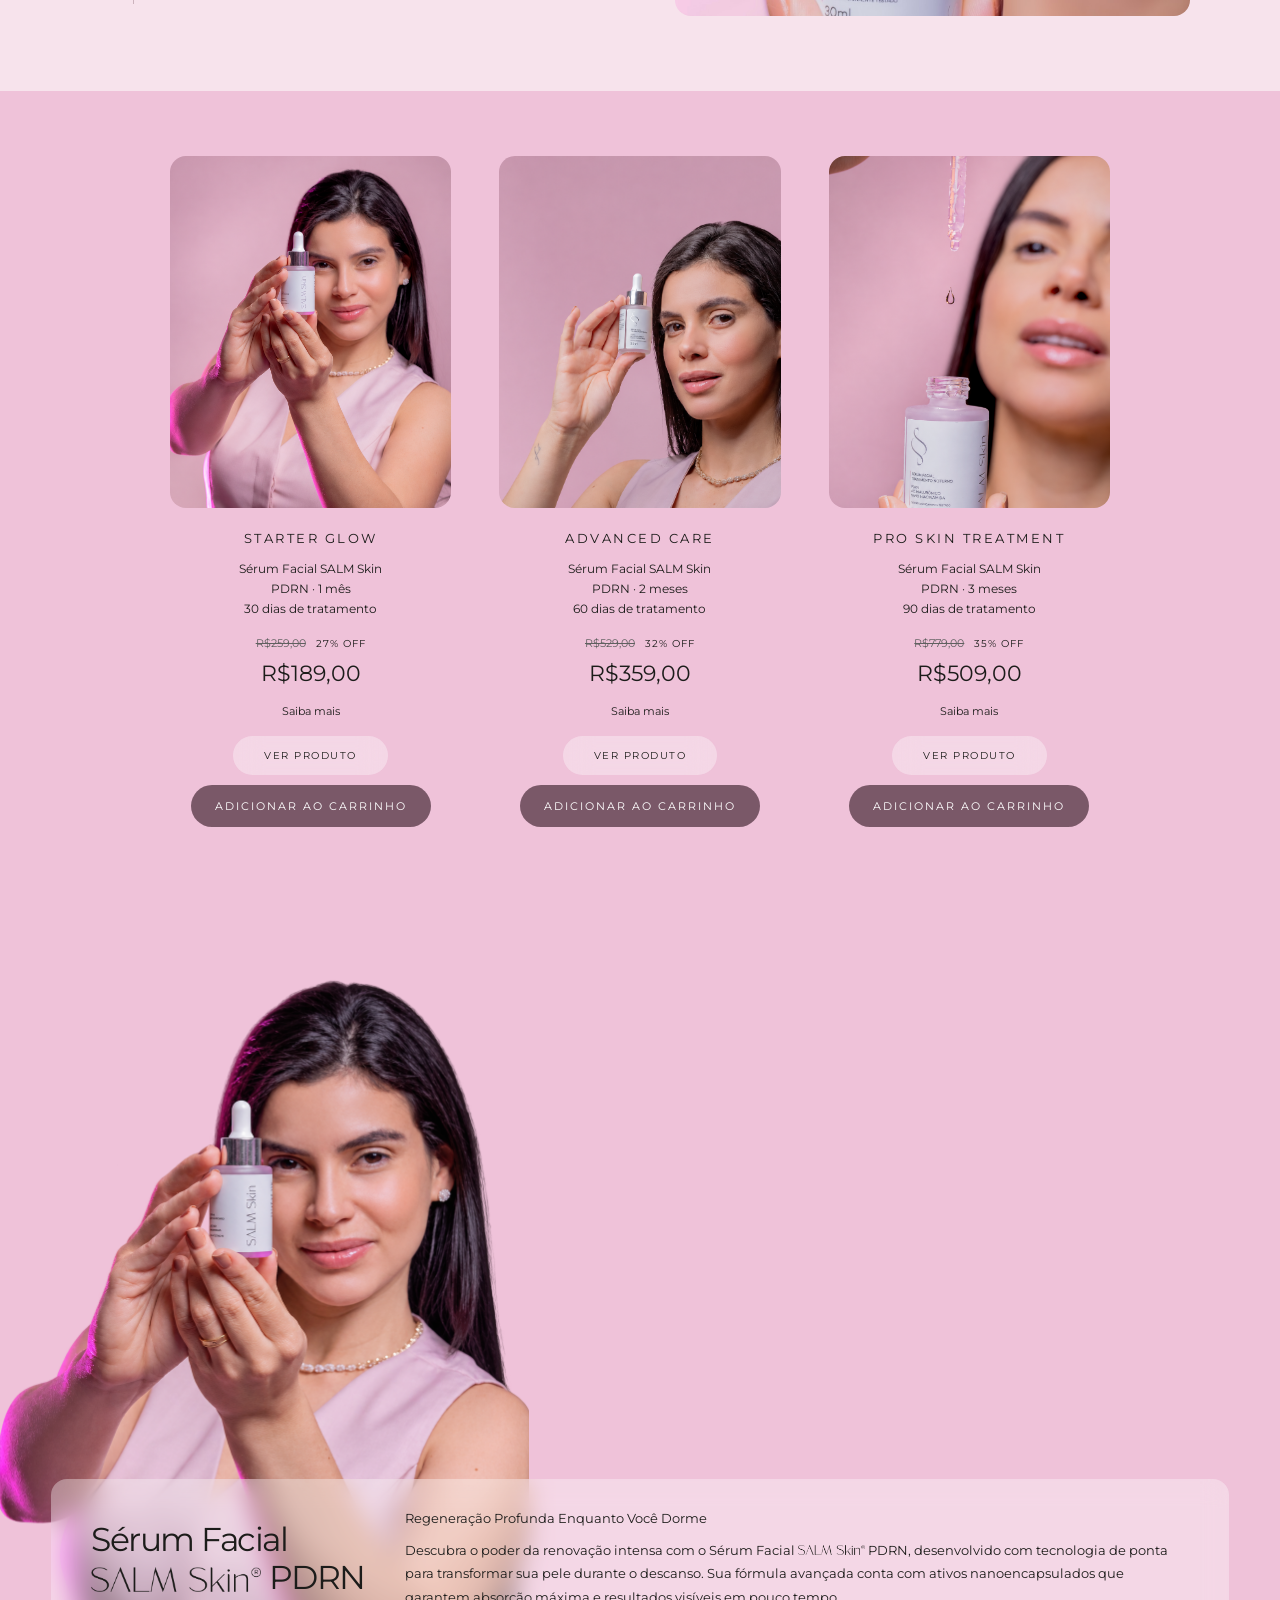
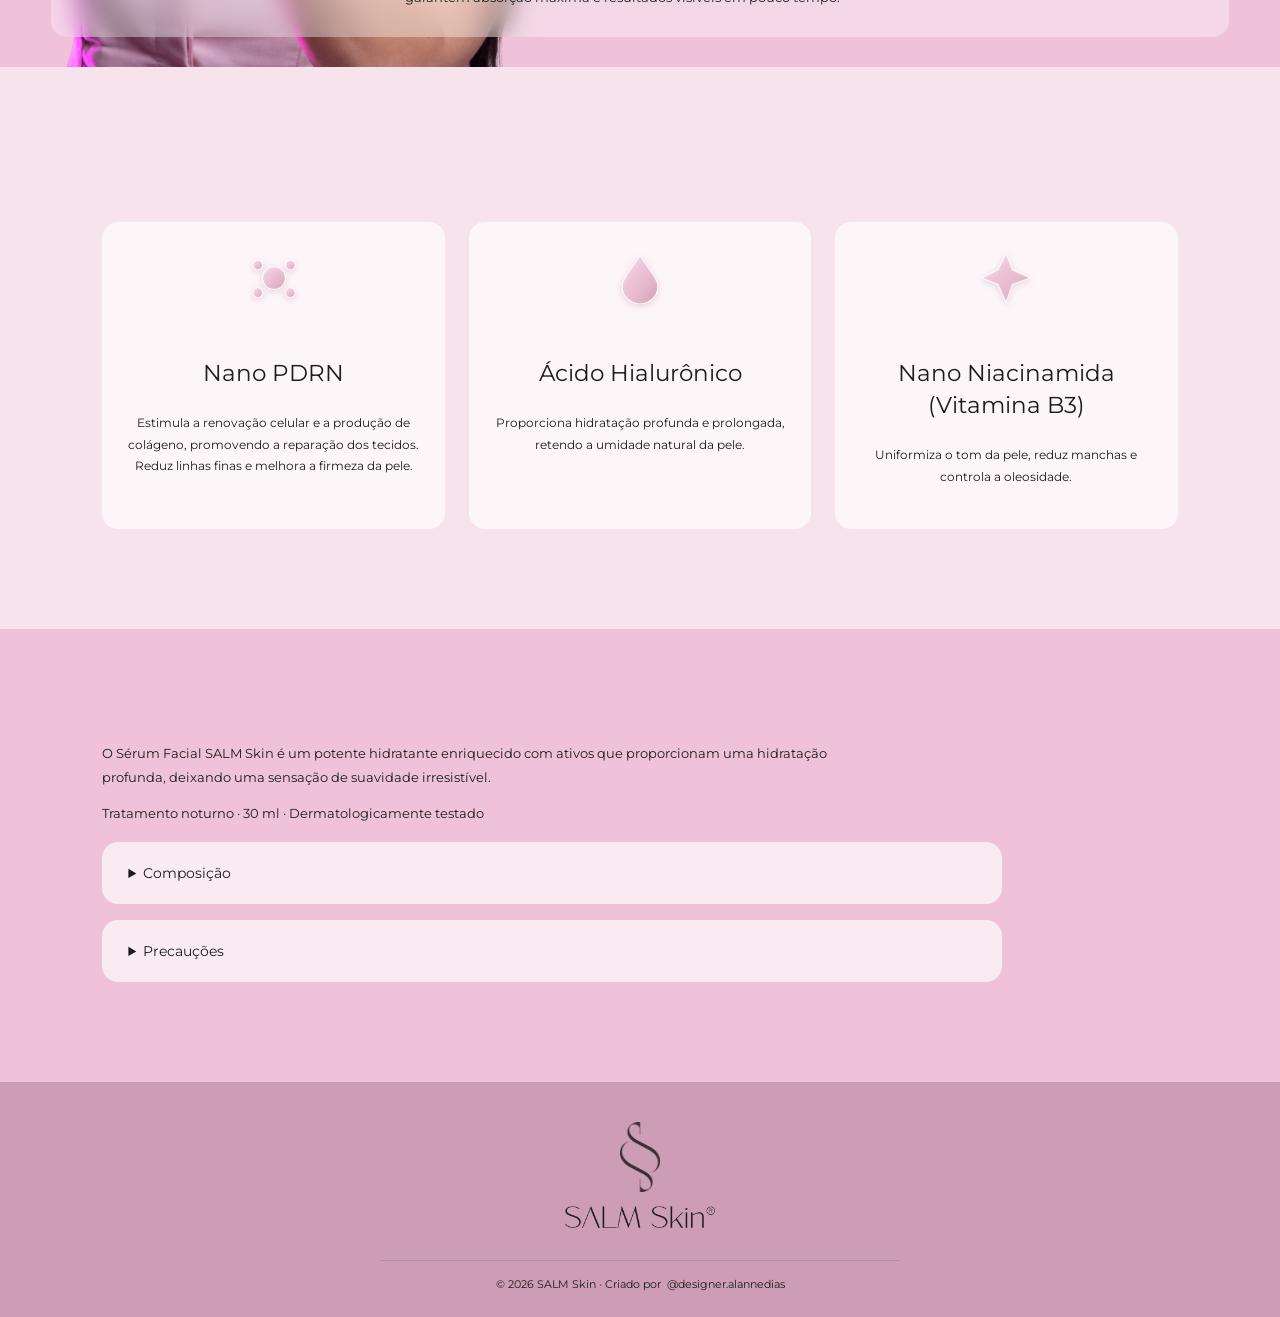
==== commit ae4d0b68: "Celular sem área vazia no topo; rodapé centralizado com © 2026 Co-Authored-By: Claude Opus 5.5 <nore" ====
--- a/index.html
+++ b/index.html
@@ -1,3 +1,3 @@
-<!doctype html><html lang="pt-BR"><head><meta charset="UTF-8"><meta name="viewport" content="width=device-width,initial-scale=1"><title>SALM Skin</title><link rel="stylesheet" href="style.css"><link rel="stylesheet" href="loja/store.css"></head><body><div class="preview-flag">PRÉVIA DA LOJA · em aprovação pela cliente · nenhum pedido é feito de verdade</div><header><a href="index.html" aria-label="SALM Skin início"><img src="assets/wordmark.png" alt="SALM Skin"></a><nav><a href="#inicio">INÍCIO</a><a href="#serum">COMPRAR</a><a href="https://salmskin.lojavirtualnuvem.com.br/politica-de-privacidade">POLÍTICA DE PRIVACIDADE</a></nav><div class="header-right"><a class="shop" href="https://salmskin.lojavirtualnuvem.com.br/account/login">ACESSE SUA CONTA</a><a class="cart-link" href="carrinho.html" aria-label="Carrinho"><svg viewBox="0 0 24 24" aria-hidden="true"><path d="M5 8h14l-1.2 11.2a2 2 0 0 1-2 1.8H8.2a2 2 0 0 1-2-1.8Z"/><path d="M9 8V6a3 3 0 0 1 6 0v2"/></svg><b data-cart-count hidden>0</b>CARRINHO</a></div></header><main><section class="hero" id="inicio"><img class="hero-half-symbol" src="assets/symbol.png" alt="" aria-hidden="true"><div class="intro"><h1>Sérum Facial<br><em>PDRN Noturno</em></h1><p class="lead">O <img class="brand-inline" src="assets/wordmark.png" alt="SALM Skin"> Sérum Facial PDRN Noturno foi desenvolvido com tecnologia avançada para promover uma renovação intensa da pele durante o período de descanso. Sua fórmula inteligente combina ativos nanoencapsulados de alta performance, que garantem maior absorção, eficácia e resultados visíveis em curto prazo.</p><a class="button" href="#serum">O SÉRUM</a></div><div class="liquid-photo hero-photo"><div class="portrait-stage"><img src="assets/ritual-transparent.png" alt="Modelo com conta-gotas e frasco SALM Skin"><i class="serum-drop"></i><i class="serum-drop second"></i></div></div></section><section class="section benefits benefits-orbit"><div class="benefits-composition"><div class="benefits-side"><article class="benefit-point"><svg class="line-icon" viewBox="0 0 24 24" aria-hidden="true"><path d="M20 14.5A8.5 8.5 0 0 1 9.5 4 8.5 8.5 0 1 0 20 14.5Z"/><path d="M17 3v4M15 5h4"/></svg>Estimula a regeneração noturna da pele</article><article class="benefit-point"><svg class="line-icon" viewBox="0 0 24 24" aria-hidden="true"><path d="M12 3v18M8 7l4-4 4 4M8 17l4 4 4-4"/><path d="M5 12h14"/></svg>Melhora a firmeza e elasticidade</article><article class="benefit-point"><svg class="line-icon" viewBox="0 0 24 24" aria-hidden="true"><path d="M3 7c3-2 6 2 9 0s6-2 9 0"/><path d="M3 12c3-1.3 6 1.3 9 0s6-1.3 9 0"/><path d="M3 17h18"/></svg>Reduz linhas finas e sinais de fadiga</article><article class="benefit-point"><svg class="line-icon" viewBox="0 0 24 24" aria-hidden="true"><path d="M12 3c-3 4.5-6 8-6 11a6 6 0 0 0 12 0c0-3-3-6.5-6-11Z"/><path d="M9.5 14.5a2.5 2.5 0 0 0 2.5 2.5"/></svg>Proporciona hidratação intensa e duradoura</article><article class="benefit-point"><svg class="line-icon" viewBox="0 0 24 24" aria-hidden="true"><circle cx="12" cy="12" r="4"/><path d="M12 2v2.5M12 19.5V22M2 12h2.5M19.5 12H22M4.9 4.9l1.8 1.8M17.3 17.3l1.8 1.8M4.9 19.1l1.8-1.8M17.3 6.7l1.8-1.8"/></svg>Uniformiza o tom e ilumina a pele</article><article class="benefit-point"><svg class="line-icon" viewBox="0 0 24 24" aria-hidden="true"><path d="M12 4v16M8 20h8M5 7h14"/><path d="M5 7l-2.5 6a2.5 2.5 0 0 0 5 0Z"/><path d="M19 7l-2.5 6a2.5 2.5 0 0 0 5 0Z"/></svg>Controla a oleosidade sem ressecar</article><article class="benefit-point"><svg class="line-icon" viewBox="0 0 24 24" aria-hidden="true"><path d="M20 4C11 4 5 9 5 17v3"/><path d="M20 4c0 9-5 14-13 14"/><path d="M5 17 15 9"/></svg>Textura leve, rápida absorção e toque sedoso</article></div><div class="benefits-serum"><img class="benefits-photo" src="assets/serum-gota-foto.jpg" alt="Gota do Sérum Facial SALM Skin PDRN caindo no frasco"></div></div></section><section class="section catalog" id="serum"><div class="catalog-grid"><article><img class="catalog-image" src="assets/serum-real-rosa.png" alt="Starter Glow"><h3>Starter Glow</h3><p class="cat-desc">Sérum Facial SALM Skin<br>PDRN · 1 mês<br>30 dias de tratamento</p><p class="cat-old"><del>R$259,00</del> <span>27% OFF</span></p><p class="cat-price"><strong>R$189,00</strong></p><details class="plan-details"><summary>Saiba mais</summary><p>Ideal para quem deseja iniciar sua jornada de cuidados com a SALM Skin. Este frasco é o ponto de partida para adaptar sua pele à tecnologia nanoencapsulada e sentir os primeiros sinais de renovação e viço.</p></details><a class="button" href="produto.html?p=starter-glow">VER PRODUTO</a><button class="btn-dark add-btn" data-add="starter-glow">ADICIONAR AO CARRINHO</button></article><article><img class="catalog-image" src="assets/serum-modelo-rosa.png" alt="Advanced Care"><h3>Advanced Care</h3><p class="cat-desc">Sérum Facial SALM Skin<br>PDRN · 2 meses<br>60 dias de tratamento</p><p class="cat-old"><del>R$529,00</del> <span>32% OFF</span></p><p class="cat-price"><strong>R$359,00</strong></p><details class="plan-details"><summary>Saiba mais</summary><p>Quando o cuidado vira rotina. Este kit com 2 séruns é focado em quem já busca resultados mais consistentes na uniformização do tom e na firmeza da pele. A constância potencializa a ação regeneradora do Nano PDRN.</p></details><a class="button" href="produto.html?p=advanced-care">VER PRODUTO</a><button class="btn-dark add-btn" data-add="advanced-care">ADICIONAR AO CARRINHO</button></article><article><img class="catalog-image" src="assets/serum-gota-rosa.png" alt="Pro Skin Treatment"><h3>Pro Skin Treatment</h3><p class="cat-desc">Sérum Facial SALM Skin<br>PDRN · 3 meses<br>90 dias de tratamento</p><p class="cat-old"><del>R$779,00</del> <span>35% OFF</span></p><p class="cat-price"><strong>R$509,00</strong></p><details class="plan-details"><summary>Saiba mais</summary><p>BÔNUS EXCLUSIVO: Frete Grátis + Mini Guia Digital &quot;Rotina de Pele SALM Skin&quot;.<br><br>O protocolo recomendado para a transformação real da sua pele. Três meses é o ciclo ideal para que os ativos nanoencapsulados atuem profundamente em todas as camadas, entregando o máximo de regeneração, clareamento e rejuvenescimento.</p></details><a class="button" href="produto.html?p=pro-skin">VER PRODUTO</a><button class="btn-dark add-btn" data-add="pro-skin">ADICIONAR AO CARRINHO</button></article></div></section><section class="liquid-section serum-story"><div class="faithful-product"><img src="assets/serum-recorte.png" alt="Embalagem original do Sérum Facial SALM Skin PDRN"></div><div class="liquid-copy"><h2>Sérum Facial<br><em><img class="brand-inline" src="assets/wordmark.png" alt="SALM Skin"> PDRN</em></h2><p>Regeneração Profunda Enquanto Você Dorme</p><p>Descubra o poder da renovação intensa com o Sérum Facial <img class="brand-inline" src="assets/wordmark.png" alt="SALM Skin"> PDRN, desenvolvido com tecnologia de ponta para transformar sua pele durante o descanso. Sua fórmula avançada conta com ativos nanoencapsulados que garantem absorção máxima e resultados visíveis em pouco tempo.</p></div></section><section class="formula section"><svg width="0" height="0" style="position:absolute" aria-hidden="true"><defs><linearGradient id="pinkGlass" x1="0" y1="0" x2="1" y2="1"><stop offset="0" stop-color="#fbe6f0" stop-opacity=".9"/><stop offset=".55" stop-color="#e7a9c6" stop-opacity=".6"/><stop offset="1" stop-color="#c98aa9" stop-opacity=".75"/></linearGradient></defs></svg><div class="ingredients"><article><span class="glass-tile"><svg class="active-icon" viewBox="0 0 32 32" aria-hidden="true"><circle cx="16" cy="16" r="7"/><circle cx="6" cy="8" r="3"/><circle cx="26" cy="8" r="3"/><circle cx="6" cy="25" r="3"/><circle cx="26" cy="25" r="3"/></svg></span><h3>Nano PDRN</h3><p>Estimula a renovação celular e a produção de colágeno, promovendo a reparação dos tecidos. Reduz linhas finas e melhora a firmeza da pele.</p></article><article><span class="glass-tile"><svg class="active-icon" viewBox="0 0 32 32" aria-hidden="true"><path d="M16 2C13 8 5 15 5 21a11 11 0 0 0 22 0C27 15 19 8 16 2Z"/></svg></span><h3>Ácido Hialurônico</h3><p>Proporciona hidratação profunda e prolongada, retendo a umidade natural da pele.</p></article><article><span class="glass-tile"><svg class="active-icon" viewBox="0 0 32 32" aria-hidden="true"><path d="m16 1 4 10 11 5-11 4-4 11-5-11L1 16l10-5Z"/></svg></span><h3>Nano Niacinamida (Vitamina B3)</h3><p>Uniformiza o tom da pele, reduz manchas e controla a oleosidade.</p></article></div></section><section class="section label-info"><p>O Sérum Facial SALM Skin é um potente hidratante enriquecido com ativos que proporcionam uma hidratação profunda, deixando uma sensação de suavidade irresistível.</p><p>Tratamento noturno · 30 ml · Dermatologicamente testado</p><details><summary>Composição</summary><p>Aqua, Xanthan Gum, Panthenol, Niacinamide, Propylene Glycol, Diazolidinyl Urea, Parfum, Lecithin, Sodium Hyaluronate, Sodium DNA, Caprylic/Capric Triglyceride, Phenoxyethanol, Polysorbate 80, Sorbitan Stearate, Caprylyl Glycol, PCA Ethyl Cocoyl Arginate, Benzyl Salicylate, Limonene, Iodopropynyl Butylcarbamate, Cyanocobalamin, Lactic Acid.</p></details><details><summary>Precauções</summary><p>Mantenha fora do alcance das crianças, em local fresco e protegido dos raios solares. Caso o produto entre em contato com os olhos, lave imediatamente com água em abundância. No caso de irritação, suspenda o uso e, se necessário, procure orientação médica. Uso externo.</p></details></section></main><footer><img class="footer-symbol" src="assets/symbol.png" alt="Símbolo SALM Skin"><img src="assets/wordmark.png" alt="SALM Skin"><div class="creator-credit">Criado por <a href="https://www.instagram.com/designer.alannedias/" target="_blank" rel="noopener noreferrer">@designer.alannedias</a></div></footer><script src="app.js"></script><script src="loja/store.js"></script></body></html>
+<!doctype html><html lang="pt-BR"><head><meta charset="UTF-8"><meta name="viewport" content="width=device-width,initial-scale=1"><title>SALM Skin</title><link rel="stylesheet" href="style.css"><link rel="stylesheet" href="loja/store.css"></head><body><div class="preview-flag">PRÉVIA DA LOJA · em aprovação pela cliente · nenhum pedido é feito de verdade</div><header><a href="index.html" aria-label="SALM Skin início"><img src="assets/wordmark.png" alt="SALM Skin"></a><nav><a href="#inicio">INÍCIO</a><a href="#serum">COMPRAR</a><a href="https://salmskin.lojavirtualnuvem.com.br/politica-de-privacidade">POLÍTICA DE PRIVACIDADE</a></nav><div class="header-right"><a class="shop" href="https://salmskin.lojavirtualnuvem.com.br/account/login">ACESSE SUA CONTA</a><a class="cart-link" href="carrinho.html" aria-label="Carrinho"><svg viewBox="0 0 24 24" aria-hidden="true"><path d="M5 8h14l-1.2 11.2a2 2 0 0 1-2 1.8H8.2a2 2 0 0 1-2-1.8Z"/><path d="M9 8V6a3 3 0 0 1 6 0v2"/></svg><b data-cart-count hidden>0</b>CARRINHO</a></div></header><main><section class="hero" id="inicio"><img class="hero-half-symbol" src="assets/symbol.png" alt="" aria-hidden="true"><div class="intro"><h1>Sérum Facial<br><em>PDRN Noturno</em></h1><p class="lead">O <img class="brand-inline" src="assets/wordmark.png" alt="SALM Skin"> Sérum Facial PDRN Noturno foi desenvolvido com tecnologia avançada para promover uma renovação intensa da pele durante o período de descanso. Sua fórmula inteligente combina ativos nanoencapsulados de alta performance, que garantem maior absorção, eficácia e resultados visíveis em curto prazo.</p><a class="button" href="#serum">O SÉRUM</a></div><div class="liquid-photo hero-photo"><div class="portrait-stage"><img src="assets/ritual-transparent.png" alt="Modelo com conta-gotas e frasco SALM Skin"><i class="serum-drop"></i><i class="serum-drop second"></i></div></div></section><section class="section benefits benefits-orbit"><div class="benefits-composition"><div class="benefits-side"><article class="benefit-point"><svg class="line-icon" viewBox="0 0 24 24" aria-hidden="true"><path d="M20 14.5A8.5 8.5 0 0 1 9.5 4 8.5 8.5 0 1 0 20 14.5Z"/><path d="M17 3v4M15 5h4"/></svg>Estimula a regeneração noturna da pele</article><article class="benefit-point"><svg class="line-icon" viewBox="0 0 24 24" aria-hidden="true"><path d="M12 3v18M8 7l4-4 4 4M8 17l4 4 4-4"/><path d="M5 12h14"/></svg>Melhora a firmeza e elasticidade</article><article class="benefit-point"><svg class="line-icon" viewBox="0 0 24 24" aria-hidden="true"><path d="M3 7c3-2 6 2 9 0s6-2 9 0"/><path d="M3 12c3-1.3 6 1.3 9 0s6-1.3 9 0"/><path d="M3 17h18"/></svg>Reduz linhas finas e sinais de fadiga</article><article class="benefit-point"><svg class="line-icon" viewBox="0 0 24 24" aria-hidden="true"><path d="M12 3c-3 4.5-6 8-6 11a6 6 0 0 0 12 0c0-3-3-6.5-6-11Z"/><path d="M9.5 14.5a2.5 2.5 0 0 0 2.5 2.5"/></svg>Proporciona hidratação intensa e duradoura</article><article class="benefit-point"><svg class="line-icon" viewBox="0 0 24 24" aria-hidden="true"><circle cx="12" cy="12" r="4"/><path d="M12 2v2.5M12 19.5V22M2 12h2.5M19.5 12H22M4.9 4.9l1.8 1.8M17.3 17.3l1.8 1.8M4.9 19.1l1.8-1.8M17.3 6.7l1.8-1.8"/></svg>Uniformiza o tom e ilumina a pele</article><article class="benefit-point"><svg class="line-icon" viewBox="0 0 24 24" aria-hidden="true"><path d="M12 4v16M8 20h8M5 7h14"/><path d="M5 7l-2.5 6a2.5 2.5 0 0 0 5 0Z"/><path d="M19 7l-2.5 6a2.5 2.5 0 0 0 5 0Z"/></svg>Controla a oleosidade sem ressecar</article><article class="benefit-point"><svg class="line-icon" viewBox="0 0 24 24" aria-hidden="true"><path d="M20 4C11 4 5 9 5 17v3"/><path d="M20 4c0 9-5 14-13 14"/><path d="M5 17 15 9"/></svg>Textura leve, rápida absorção e toque sedoso</article></div><div class="benefits-serum"><img class="benefits-photo" src="assets/serum-gota-foto.jpg" alt="Gota do Sérum Facial SALM Skin PDRN caindo no frasco"></div></div></section><section class="section catalog" id="serum"><div class="catalog-grid"><article><img class="catalog-image" src="assets/serum-real-rosa.png" alt="Starter Glow"><h3>Starter Glow</h3><p class="cat-desc">Sérum Facial SALM Skin<br>PDRN · 1 mês<br>30 dias de tratamento</p><p class="cat-old"><del>R$259,00</del> <span>27% OFF</span></p><p class="cat-price"><strong>R$189,00</strong></p><details class="plan-details"><summary>Saiba mais</summary><p>Ideal para quem deseja iniciar sua jornada de cuidados com a SALM Skin. Este frasco é o ponto de partida para adaptar sua pele à tecnologia nanoencapsulada e sentir os primeiros sinais de renovação e viço.</p></details><a class="button" href="produto.html?p=starter-glow">VER PRODUTO</a><button class="btn-dark add-btn" data-add="starter-glow">ADICIONAR AO CARRINHO</button></article><article><img class="catalog-image" src="assets/serum-modelo-rosa.png" alt="Advanced Care"><h3>Advanced Care</h3><p class="cat-desc">Sérum Facial SALM Skin<br>PDRN · 2 meses<br>60 dias de tratamento</p><p class="cat-old"><del>R$529,00</del> <span>32% OFF</span></p><p class="cat-price"><strong>R$359,00</strong></p><details class="plan-details"><summary>Saiba mais</summary><p>Quando o cuidado vira rotina. Este kit com 2 séruns é focado em quem já busca resultados mais consistentes na uniformização do tom e na firmeza da pele. A constância potencializa a ação regeneradora do Nano PDRN.</p></details><a class="button" href="produto.html?p=advanced-care">VER PRODUTO</a><button class="btn-dark add-btn" data-add="advanced-care">ADICIONAR AO CARRINHO</button></article><article><img class="catalog-image" src="assets/serum-gota-rosa.png" alt="Pro Skin Treatment"><h3>Pro Skin Treatment</h3><p class="cat-desc">Sérum Facial SALM Skin<br>PDRN · 3 meses<br>90 dias de tratamento</p><p class="cat-old"><del>R$779,00</del> <span>35% OFF</span></p><p class="cat-price"><strong>R$509,00</strong></p><details class="plan-details"><summary>Saiba mais</summary><p>BÔNUS EXCLUSIVO: Frete Grátis + Mini Guia Digital &quot;Rotina de Pele SALM Skin&quot;.<br><br>O protocolo recomendado para a transformação real da sua pele. Três meses é o ciclo ideal para que os ativos nanoencapsulados atuem profundamente em todas as camadas, entregando o máximo de regeneração, clareamento e rejuvenescimento.</p></details><a class="button" href="produto.html?p=pro-skin">VER PRODUTO</a><button class="btn-dark add-btn" data-add="pro-skin">ADICIONAR AO CARRINHO</button></article></div></section><section class="liquid-section serum-story"><div class="faithful-product"><img src="assets/serum-recorte.png" alt="Embalagem original do Sérum Facial SALM Skin PDRN"></div><div class="liquid-copy"><h2>Sérum Facial<br><em><img class="brand-inline" src="assets/wordmark.png" alt="SALM Skin"> PDRN</em></h2><p>Regeneração Profunda Enquanto Você Dorme</p><p>Descubra o poder da renovação intensa com o Sérum Facial <img class="brand-inline" src="assets/wordmark.png" alt="SALM Skin"> PDRN, desenvolvido com tecnologia de ponta para transformar sua pele durante o descanso. Sua fórmula avançada conta com ativos nanoencapsulados que garantem absorção máxima e resultados visíveis em pouco tempo.</p></div></section><section class="formula section"><svg width="0" height="0" style="position:absolute" aria-hidden="true"><defs><linearGradient id="pinkGlass" x1="0" y1="0" x2="1" y2="1"><stop offset="0" stop-color="#fbe6f0" stop-opacity=".9"/><stop offset=".55" stop-color="#e7a9c6" stop-opacity=".6"/><stop offset="1" stop-color="#c98aa9" stop-opacity=".75"/></linearGradient></defs></svg><div class="ingredients"><article><span class="glass-tile"><svg class="active-icon" viewBox="0 0 32 32" aria-hidden="true"><circle cx="16" cy="16" r="7"/><circle cx="6" cy="8" r="3"/><circle cx="26" cy="8" r="3"/><circle cx="6" cy="25" r="3"/><circle cx="26" cy="25" r="3"/></svg></span><h3>Nano PDRN</h3><p>Estimula a renovação celular e a produção de colágeno, promovendo a reparação dos tecidos. Reduz linhas finas e melhora a firmeza da pele.</p></article><article><span class="glass-tile"><svg class="active-icon" viewBox="0 0 32 32" aria-hidden="true"><path d="M16 2C13 8 5 15 5 21a11 11 0 0 0 22 0C27 15 19 8 16 2Z"/></svg></span><h3>Ácido Hialurônico</h3><p>Proporciona hidratação profunda e prolongada, retendo a umidade natural da pele.</p></article><article><span class="glass-tile"><svg class="active-icon" viewBox="0 0 32 32" aria-hidden="true"><path d="m16 1 4 10 11 5-11 4-4 11-5-11L1 16l10-5Z"/></svg></span><h3>Nano Niacinamida (Vitamina B3)</h3><p>Uniformiza o tom da pele, reduz manchas e controla a oleosidade.</p></article></div></section><section class="section label-info"><p>O Sérum Facial SALM Skin é um potente hidratante enriquecido com ativos que proporcionam uma hidratação profunda, deixando uma sensação de suavidade irresistível.</p><p>Tratamento noturno · 30 ml · Dermatologicamente testado</p><details><summary>Composição</summary><p>Aqua, Xanthan Gum, Panthenol, Niacinamide, Propylene Glycol, Diazolidinyl Urea, Parfum, Lecithin, Sodium Hyaluronate, Sodium DNA, Caprylic/Capric Triglyceride, Phenoxyethanol, Polysorbate 80, Sorbitan Stearate, Caprylyl Glycol, PCA Ethyl Cocoyl Arginate, Benzyl Salicylate, Limonene, Iodopropynyl Butylcarbamate, Cyanocobalamin, Lactic Acid.</p></details><details><summary>Precauções</summary><p>Mantenha fora do alcance das crianças, em local fresco e protegido dos raios solares. Caso o produto entre em contato com os olhos, lave imediatamente com água em abundância. No caso de irritação, suspenda o uso e, se necessário, procure orientação médica. Uso externo.</p></details></section></main><footer><img class="footer-symbol" src="assets/symbol.png" alt="Símbolo SALM Skin"><img src="assets/wordmark.png" alt="SALM Skin"><div class="creator-credit">© 2026 SALM Skin · Criado por <a href="https://www.instagram.com/designer.alannedias/" target="_blank" rel="noopener noreferrer">@designer.alannedias</a></div></footer><script src="app.js"></script><script src="loja/store.js"></script></body></html>
 
 
--- a/style.css
+++ b/style.css
@@ -53,4 +53,4 @@
 .benefits-orbit{background:#efc2d9!important;padding:75px 7%}.benefits-orbit>h2{text-align:center;font-size:clamp(30px,4vw,48px);margin:0 0 55px}.benefits-composition{display:grid;grid-template-columns:1fr .9fr 1fr;align-items:center;gap:35px;max-width:1180px;margin:auto}.benefits-side{display:flex;flex-direction:column;gap:35px}.benefit-point{display:grid;grid-template-columns:42px 1fr;align-items:center;gap:16px;font-size:13px;line-height:1.7}.benefit-point svg{width:40px;height:40px;padding:9px;fill:#1c1c1a;background:rgba(255,255,255,.68);border-radius:50%}.benefits-serum{position:relative;display:flex;flex-direction:column;align-items:center}.benefits-serum>img:first-child{width:100%;max-width:330px;height:410px;object-fit:contain;mix-blend-mode:multiply}.benefits-serum>.benefits-seal{width:26px;height:50px;object-fit:contain;margin-top:15px}@media(max-width:700px){.benefits-orbit{padding:55px 7%}.benefits-orbit>h2{margin-bottom:30px;font-size:30px}.benefits-composition{grid-template-columns:1fr;gap:28px}.benefits-serum{grid-row:1}.benefits-serum>img:first-child{height:300px;width:250px}.benefits-side{gap:22px}.benefit-point{font-size:13px}.benefits-serum>.benefits-seal{display:none}}
 
 .catalog-title{text-align:center;font-size:29px;letter-spacing:2px;margin:0 0 40px}.catalog-grid{max-width:1140px;width:100%;gap:24px}.catalog-grid>article{text-align:center;padding:16px;align-items:center}.catalog-image{aspect-ratio:4/3;height:auto;border-radius:16px!important;object-fit:cover;margin-bottom:20px}.catalog-grid>article h3{font-size:14px;line-height:1.6;min-height:68px;margin:16px 0 10px}.catalog-grid>article>span{align-self:center;background:transparent;font-size:10px;padding:0}.catalog-grid>article>p{font-size:12px;margin:8px 0 15px}.catalog-grid>article>p:first-of-type{display:flex;flex-direction:column;gap:6px}.catalog-grid>article strong{font-size:23px;font-weight:500}.plan-details{font-size:11px;width:100%;margin:4px 0 22px}.plan-details summary{cursor:pointer;list-style:none;padding:8px}.plan-details p{font-size:11px;line-height:1.8}.catalog-grid>article>.button{width:100%;margin-top:auto;min-height:44px;padding:15px}.catalog article:nth-child(2) .catalog-image{object-position:75% 40%}.catalog article:nth-child(3) .catalog-image{object-position:45% 52%}@media(max-width:700px){.catalog-grid{max-width:420px;gap:25px}.catalog-grid>article h3{min-height:0}.catalog-image{aspect-ratio:4/3}}
-@media(min-width:701px){.hero-photo .portrait-stage{top:0;bottom:auto;height:100%;width:auto;left:auto;right:8%}.hero-photo .portrait-stage>img{height:100%;width:auto}}.button,button,.whatsapp{background:rgba(255,255,255,.35)!important}.button:hover,button:hover,.whatsapp:hover{background:rgba(255,255,255,.6)!important}.catalog-grid>article{background:transparent!important;backdrop-filter:none!important;-webkit-backdrop-filter:none!important;padding:0!important;border-radius:0!important;overflow:visible}.catalog-grid>article .catalog-image{aspect-ratio:4/3;border-radius:16px!important;margin-bottom:20px}.catalog-grid>article h3{font-size:13px;letter-spacing:2.5px;text-transform:uppercase;font-weight:500;min-height:0;margin:0 0 10px}.catalog-grid>article>p.cat-desc{display:block;font-size:12px;line-height:1.7;color:#606060;margin:0 0 14px}.catalog-grid>article>p.cat-price{display:flex;flex-direction:row;align-items:baseline;justify-content:center;gap:10px;margin:0 0 6px}.cat-price strong{font-size:18px!important;font-weight:500}.cat-price del{font-size:11px;color:#606060}.cat-price span{font-size:10px;letter-spacing:1px;color:#606060}.catalog-grid>article .plan-details{margin:0 0 16px}.catalog-grid>article>.button{width:auto!important;min-width:55%;min-height:0;padding:13px 30px!important;margin-top:auto}.hero-photo .portrait-stage>img.hero-symbol{position:absolute;inset:auto;left:20%;top:4%;width:76%;height:91%;object-fit:contain;opacity:.08;z-index:0;pointer-events:none}.hero-photo .portrait-stage>img:not(.hero-symbol){position:relative;z-index:1}.hero-photo .portrait-stage .serum-drop{z-index:2}.benefit-point svg.line-icon{width:34px;height:34px;padding:0;background:none;border-radius:0;fill:none;stroke:#1c1c1a;stroke-width:1.3;stroke-linecap:round;stroke-linejoin:round}.benefits-serum>img:first-child{mix-blend-mode:normal;filter:drop-shadow(0 18px 22px rgba(96,96,96,.18))}header{background:rgba(255,255,255,.5)!important;backdrop-filter:blur(14px);-webkit-backdrop-filter:blur(14px);border-bottom:1px solid rgba(255,255,255,.6)!important}.hero-photo .portrait-stage>img.hero-symbol{left:30%;top:16%;width:56%;height:66%;filter:brightness(0) invert(1);opacity:.45}.benefits-serum>img:first-child{width:100%;max-width:320px;height:auto;aspect-ratio:3/4;object-fit:cover;border-radius:16px;filter:none;mix-blend-mode:normal}@media(max-width:700px){.benefits-serum>img:first-child{width:100%;max-width:300px;height:auto}}.catalog-grid{max-width:940px!important;gap:48px!important}.catalog-grid>article .catalog-image{aspect-ratio:4/5}@media(max-width:700px){.catalog-grid{max-width:340px!important;gap:40px!important}}.serum-story>.liquid-copy{background:rgba(255,255,255,.35);margin:50px 5% 50px 40%;padding:34px 48px}@media(max-width:700px){.serum-story>.liquid-copy{margin:-100px 5% 35px;padding:25px}}.benefits-serum>img.benefits-model{width:100%;max-width:340px;height:auto;aspect-ratio:1060/1484;object-fit:contain;border-radius:0;filter:none;mix-blend-mode:normal}@media(max-width:700px){.benefits-serum>img.benefits-model{max-width:280px;height:auto}}.benefits-serum>img.benefits-model{-webkit-mask-image:linear-gradient(to bottom,#000 72%,transparent 98%),linear-gradient(to right,transparent 0,#000 14%);-webkit-mask-composite:source-in;mask-image:linear-gradient(to bottom,#000 72%,transparent 98%),linear-gradient(to right,transparent 0,#000 14%);mask-composite:intersect}@media(min-width:701px){.benefit-point{position:relative}.benefits-side:first-child .benefit-point::after,.benefits-side:last-child .benefit-point::before{content:"";position:absolute;top:50%;width:46px;height:1px;background:#1c1c1a;opacity:.55}.benefits-side:first-child .benefit-point::after{left:calc(100% + 8px)}.benefits-side:last-child .benefit-point::before{right:calc(100% + 8px)}.benefits-side .benefit-point>i.dot{display:none}}@media(min-width:701px){.benefits-side:first-child .benefit-point::after{background:linear-gradient(#1c1c1a,#1c1c1a) left/100% 1px no-repeat;height:7px;margin-top:-3px;background-color:transparent}.benefits-side:first-child .benefit-point::after,.benefits-side:last-child .benefit-point::before{-webkit-mask:none}}.benefits-serum>img.benefits-model{-webkit-mask-image:linear-gradient(to bottom,#000 72%,transparent 98%),linear-gradient(to right,transparent 0,#000 14%,#000 86%,transparent 100%);mask-image:linear-gradient(to bottom,#000 72%,transparent 98%),linear-gradient(to right,transparent 0,#000 14%,#000 86%,transparent 100%)}@media(min-width:701px){.benefits-side:first-child .benefit-point::after,.benefits-side:last-child .benefit-point::before{height:7px;margin-top:-3px;width:56px;opacity:.6;background-color:transparent}.benefits-side:first-child .benefit-point::after{background:radial-gradient(circle,#1c1c1a 2.5px,transparent 3px) right center/7px 7px no-repeat,linear-gradient(#1c1c1a,#1c1c1a) left center/calc(100% - 4px) 1px no-repeat}.benefits-side:last-child .benefit-point::before{background:radial-gradient(circle,#1c1c1a 2.5px,transparent 3px) left center/7px 7px no-repeat,linear-gradient(#1c1c1a,#1c1c1a) right center/calc(100% - 4px) 1px no-repeat}}.benefits-orbit>h2.ad-title{display:flex;flex-direction:column;align-items:center;line-height:1;margin:0 0 50px;color:#7a5868}.ad-title .t-small{font-size:clamp(20px,2.4vw,32px);letter-spacing:.45em;margin-right:-.45em;font-weight:400}.ad-title .t-big{font-size:clamp(52px,7vw,96px);font-weight:600;letter-spacing:.02em;margin-top:6px}.benefits-side .benefit-point{display:flex;align-items:center;width:max-content;max-width:290px;background:rgba(110,78,94,.82);color:#fff;border-radius:14px;padding:12px 20px 12px 14px;font-size:13px;line-height:1.4;box-shadow:0 10px 24px rgba(80,50,65,.18);-webkit-backdrop-filter:blur(6px);backdrop-filter:blur(6px);position:relative;z-index:2}.benefits-side .benefit-point svg.line-icon{width:44px;height:30px;flex:0 0 44px;stroke:#fff;padding:0 12px 0 0;margin-right:14px;border-right:1px solid rgba(255,255,255,.55);box-sizing:border-box}.benefits-side .benefit-point::before,.benefits-side .benefit-point::after{content:none!important}@media(min-width:701px){.benefits-composition{grid-template-columns:1fr minmax(0,340px) 1fr;gap:0}.benefits-side{gap:26px}.benefits-side:first-child{align-items:flex-end;margin-right:-60px;z-index:2}.benefits-side:last-child{align-items:flex-start;margin-left:-60px;z-index:2}.benefits-side:first-child .benefit-point:nth-child(even){transform:translateX(-36px)}.benefits-side:last-child .benefit-point:nth-child(even){transform:translateX(36px)}}@media(max-width:700px){.benefits-side .benefit-point{width:100%;max-width:none}.benefits-orbit>h2.ad-title{margin-bottom:30px}}.benefits-orbit .ad-title span{color:#7a5868!important}.benefits-orbit .ad-title .t-big{font-weight:600;letter-spacing:.01em}.benefits-orbit .ad-title .t-big{font-weight:700}@media(min-width:701px){.hero .intro{min-height:720px;display:flex;flex-direction:column;justify-content:flex-end;padding-top:60px;padding-bottom:0;box-sizing:border-box}.hero .intro .button{align-self:flex-start;margin-bottom:0}}@media(min-width:1450px){.hero .intro{min-height:820px}}.benefits-orbit{background:#f7e3ec!important}.catalog-grid>article>p.cat-desc{margin:0 0 8px}.catalog-grid>article>p.cat-old{display:flex;justify-content:center;align-items:baseline;gap:10px;margin:6px 0 2px;font-size:11px;color:#606060}.cat-old del{color:#606060}.cat-old span{letter-spacing:1px;font-size:10px}.catalog-grid>article>p.cat-price{display:block;margin:0 0 8px}.catalog-grid>article>p.cat-price strong{font-size:22px!important}.catalog-grid>article .plan-details{margin:0 0 14px}.catalog-grid>article .plan-details summary{padding:4px}.benefits-orbit .benefits-composition{display:grid;grid-template-columns:1fr 1fr;grid-template-areas:"title img" "a img" "b img";grid-template-rows:auto auto 1fr;column-gap:70px;row-gap:0;max-width:1120px;align-items:start}.benefits-orbit .benefits-composition>h2.ad-title{grid-area:title;align-items:flex-start;margin:0 0 26px;text-align:left}.ad-title .t-small{margin-right:0}.benefits-orbit .benefits-side{grid-area:a;margin:0!important;gap:0;align-items:stretch!important}.benefits-orbit .benefits-side:last-child{grid-area:b}.benefits-orbit .benefits-serum{grid-area:img;align-self:stretch}.benefits-serum>img.benefits-photo{width:100%;height:100%;min-height:560px;max-height:720px;object-fit:cover;object-position:50% 40%;border-radius:16px;display:block}.benefits-side .benefit-point{width:100%!important;max-width:none!important;background:none!important;color:#1c1c1a;border-radius:0;padding:15px 0;box-shadow:none;-webkit-backdrop-filter:none;backdrop-filter:none;transform:none!important;border-bottom:1px solid rgba(96,96,96,.22);font-size:14px}.benefits-side .benefit-point svg.line-icon{stroke:#7a5868;border-right-color:rgba(122,88,104,.35)}@media(max-width:700px){.benefits-orbit .benefits-composition{grid-template-columns:1fr;grid-template-areas:"title" "img" "a" "b";grid-template-rows:auto;row-gap:0}.benefits-orbit .benefits-composition>h2.ad-title{align-items:center;margin-bottom:24px}.benefits-serum>img.benefits-photo{min-height:0;height:auto;aspect-ratio:4/5;margin-bottom:20px}}.benefits-orbit .benefits-composition{grid-template-columns:minmax(0,1fr) minmax(0,1fr)}.benefits-orbit .benefits-composition>h2.ad-title{display:flex;flex-direction:column;line-height:1}.benefits-orbit .ad-title .t-big{font-size:clamp(44px,5.4vw,78px)}@media(max-width:700px){.benefits-orbit .benefits-composition{grid-template-columns:minmax(0,1fr)}.benefits-orbit .ad-title .t-big{font-size:clamp(40px,12vw,56px)}}.benefits-serum>img.benefits-photo{max-width:none;width:100%}@media(min-width:701px){.hero .intro{padding-bottom:110px}}@media(min-width:701px){.hero-photo .portrait-stage{top:auto!important;bottom:0!important;height:122%!important;right:0!important}}.benefits-side .benefit-point{border-bottom:0!important;padding:12px 0}@media(min-width:701px){.serum-story>.liquid-copy{align-self:end;margin:50px 5% 70px 30%}}@media(min-width:701px){.hero-photo{overflow:visible!important}}.hero-photo .portrait-stage .serum-drop{width:1.25%;height:1.5%;margin-left:-.27%;background:radial-gradient(ellipse at 32% 28%,#fff 0%,#ffffffcc 18%,transparent 45%),linear-gradient(160deg,#f6d3e4 0%,#d79bbb 70%,#b97898 100%)!important;box-shadow:inset -1px -1px 2px rgba(96,50,72,.45),0 1px 2px rgba(96,50,72,.35)!important;border:0}.formula{background:#f7e3ec!important}footer>.footer-symbol{top:50%;transform:translateY(-50%);width:70px;height:120px}footer{min-height:170px}@media(max-width:700px){footer>.footer-symbol{top:auto;bottom:22px;transform:none;width:34px;height:60px;right:7%}}.sr-only{position:absolute!important;width:1px;height:1px;overflow:hidden;clip:rect(0 0 0 0);white-space:nowrap}@media(max-width:700px){.hero-photo{margin-top:-130px}}.hero-photo .portrait-stage .serum-drop{left:19.3%;top:37.9%;width:1%;height:1.25%;margin-left:0;border:1px solid rgba(255,255,255,.45)!important;border-radius:50% 50% 50% 50%/62% 62% 38% 38%;background:radial-gradient(ellipse at 35% 30%,rgba(255,255,255,.5) 0,rgba(255,255,255,0) 45%),rgba(250,232,242,.22)!important;box-shadow:inset 0 -1px 2px rgba(110,70,90,.28),0 1px 1px rgba(110,70,90,.12)!important;animation:dropFall 2.6s cubic-bezier(.55,0,.85,.45) infinite;transform-origin:50% 0}.hero-photo .portrait-stage .serum-drop.second{animation-delay:1.3s}@keyframes dropFall{0%{opacity:0;transform:translateY(0) scale(.3,.35)}25%{opacity:.85;transform:translateY(0) scale(.75,.8)}45%{opacity:.85;transform:translateY(8%) scale(.85,1.05)}80%{opacity:.85;transform:translateY(190%) scale(.8,1.15)}92%{opacity:.4;transform:translateY(225%) scale(.8,1)}100%{opacity:0;transform:translateY(240%) scale(.8,.9)}}.hero-photo .portrait-stage .serum-drop{border-color:rgba(255,255,255,.28)!important;box-shadow:inset 0 -1px 2px rgba(110,70,90,.32),inset 1px 1px 1px rgba(255,255,255,.35)!important}.glass-tile{display:inline-flex;align-items:center;justify-content:center;width:78px;height:78px;border-radius:24px;margin-bottom:6px;background:linear-gradient(145deg,rgba(255,255,255,.7),rgba(239,194,217,.35));border:1px solid rgba(255,255,255,.75);box-shadow:inset 0 1px 0 rgba(255,255,255,.95),inset 0 -6px 14px rgba(205,157,181,.25),0 10px 24px rgba(205,157,181,.35);-webkit-backdrop-filter:blur(10px);backdrop-filter:blur(10px)}.glass-tile svg.active-icon{width:40px;height:40px;fill:url(#pinkGlass)!important;stroke:rgba(255,255,255,.85);stroke-width:.7;filter:drop-shadow(0 2px 3px rgba(150,90,120,.3));opacity:1}@media(min-width:701px){.serum-story>.liquid-copy{display:grid;grid-template-columns:auto 1fr;column-gap:40px;align-items:center;margin:50px 4% 30px 30%;padding:26px 36px}.serum-story>.liquid-copy>h2{grid-row:1/3;margin:0;font-size:clamp(26px,2.6vw,38px)}.serum-story>.liquid-copy>h2 .brand-inline{width:170px}.serum-story>.liquid-copy>p{margin:4px 0}}.glass-tile{background:none!important;border:0!important;box-shadow:none!important;-webkit-backdrop-filter:none!important;backdrop-filter:none!important;width:auto;height:auto}.glass-tile svg.active-icon{width:52px;height:52px}@media(min-width:701px){.serum-story>.liquid-copy{margin:50px 4% 30px 4%;grid-template-columns:auto 1fr;padding:24px 40px}}.benefits-orbit .benefits-composition{grid-template-areas:"a img" "b img";grid-template-rows:auto 1fr}.benefits-orbit .benefits-side:first-child{align-self:end}@media(max-width:700px){.benefits-orbit .benefits-composition{grid-template-areas:"img" "a" "b"}}@media(min-width:701px){.benefits-orbit .benefits-composition{grid-template-areas:". img" "a img" "b img" ". img";grid-template-rows:1fr auto auto 1fr}.benefits-orbit .benefits-side:first-child{align-self:auto}}.hero-half-symbol{position:absolute;right:0;top:50%;height:92%;width:auto;transform:translate(50%,-50%);filter:brightness(0) invert(1);opacity:.45;z-index:0;pointer-events:none}.hero .hero-photo{z-index:1}.hero .intro{z-index:2}@media(max-width:700px){.hero-half-symbol{top:auto;bottom:0;height:55%;transform:translateX(50%)}}@media(min-width:701px){.benefits-orbit .benefits-composition{grid-template-areas:"list img";grid-template-rows:auto;grid-template-columns:minmax(0,1fr) minmax(0,1fr);align-items:stretch}.benefits-orbit .benefits-composition{position:relative}.benefits-orbit .benefits-side:first-child{grid-area:list;align-self:stretch;display:flex;flex-direction:column;justify-content:space-between;padding:0}.benefits-orbit .benefits-side:last-child{display:none}}.benefits-orbit .benefits-side{display:flex!important}@media(min-width:701px){.benefits-orbit .benefits-composition{grid-template-areas:"list img"}.benefits-orbit .benefits-side{grid-area:list}}@media(max-width:700px){.benefits-orbit .benefits-composition{grid-template-areas:"img" "list"}.benefits-orbit .benefits-side{grid-area:list}}+@media(min-width:701px){.hero-photo .portrait-stage{top:0;bottom:auto;height:100%;width:auto;left:auto;right:8%}.hero-photo .portrait-stage>img{height:100%;width:auto}}.button,button,.whatsapp{background:rgba(255,255,255,.35)!important}.button:hover,button:hover,.whatsapp:hover{background:rgba(255,255,255,.6)!important}.catalog-grid>article{background:transparent!important;backdrop-filter:none!important;-webkit-backdrop-filter:none!important;padding:0!important;border-radius:0!important;overflow:visible}.catalog-grid>article .catalog-image{aspect-ratio:4/3;border-radius:16px!important;margin-bottom:20px}.catalog-grid>article h3{font-size:13px;letter-spacing:2.5px;text-transform:uppercase;font-weight:500;min-height:0;margin:0 0 10px}.catalog-grid>article>p.cat-desc{display:block;font-size:12px;line-height:1.7;color:#606060;margin:0 0 14px}.catalog-grid>article>p.cat-price{display:flex;flex-direction:row;align-items:baseline;justify-content:center;gap:10px;margin:0 0 6px}.cat-price strong{font-size:18px!important;font-weight:500}.cat-price del{font-size:11px;color:#606060}.cat-price span{font-size:10px;letter-spacing:1px;color:#606060}.catalog-grid>article .plan-details{margin:0 0 16px}.catalog-grid>article>.button{width:auto!important;min-width:55%;min-height:0;padding:13px 30px!important;margin-top:auto}.hero-photo .portrait-stage>img.hero-symbol{position:absolute;inset:auto;left:20%;top:4%;width:76%;height:91%;object-fit:contain;opacity:.08;z-index:0;pointer-events:none}.hero-photo .portrait-stage>img:not(.hero-symbol){position:relative;z-index:1}.hero-photo .portrait-stage .serum-drop{z-index:2}.benefit-point svg.line-icon{width:34px;height:34px;padding:0;background:none;border-radius:0;fill:none;stroke:#1c1c1a;stroke-width:1.3;stroke-linecap:round;stroke-linejoin:round}.benefits-serum>img:first-child{mix-blend-mode:normal;filter:drop-shadow(0 18px 22px rgba(96,96,96,.18))}header{background:rgba(255,255,255,.5)!important;backdrop-filter:blur(14px);-webkit-backdrop-filter:blur(14px);border-bottom:1px solid rgba(255,255,255,.6)!important}.hero-photo .portrait-stage>img.hero-symbol{left:30%;top:16%;width:56%;height:66%;filter:brightness(0) invert(1);opacity:.45}.benefits-serum>img:first-child{width:100%;max-width:320px;height:auto;aspect-ratio:3/4;object-fit:cover;border-radius:16px;filter:none;mix-blend-mode:normal}@media(max-width:700px){.benefits-serum>img:first-child{width:100%;max-width:300px;height:auto}}.catalog-grid{max-width:940px!important;gap:48px!important}.catalog-grid>article .catalog-image{aspect-ratio:4/5}@media(max-width:700px){.catalog-grid{max-width:340px!important;gap:40px!important}}.serum-story>.liquid-copy{background:rgba(255,255,255,.35);margin:50px 5% 50px 40%;padding:34px 48px}@media(max-width:700px){.serum-story>.liquid-copy{margin:-100px 5% 35px;padding:25px}}.benefits-serum>img.benefits-model{width:100%;max-width:340px;height:auto;aspect-ratio:1060/1484;object-fit:contain;border-radius:0;filter:none;mix-blend-mode:normal}@media(max-width:700px){.benefits-serum>img.benefits-model{max-width:280px;height:auto}}.benefits-serum>img.benefits-model{-webkit-mask-image:linear-gradient(to bottom,#000 72%,transparent 98%),linear-gradient(to right,transparent 0,#000 14%);-webkit-mask-composite:source-in;mask-image:linear-gradient(to bottom,#000 72%,transparent 98%),linear-gradient(to right,transparent 0,#000 14%);mask-composite:intersect}@media(min-width:701px){.benefit-point{position:relative}.benefits-side:first-child .benefit-point::after,.benefits-side:last-child .benefit-point::before{content:"";position:absolute;top:50%;width:46px;height:1px;background:#1c1c1a;opacity:.55}.benefits-side:first-child .benefit-point::after{left:calc(100% + 8px)}.benefits-side:last-child .benefit-point::before{right:calc(100% + 8px)}.benefits-side .benefit-point>i.dot{display:none}}@media(min-width:701px){.benefits-side:first-child .benefit-point::after{background:linear-gradient(#1c1c1a,#1c1c1a) left/100% 1px no-repeat;height:7px;margin-top:-3px;background-color:transparent}.benefits-side:first-child .benefit-point::after,.benefits-side:last-child .benefit-point::before{-webkit-mask:none}}.benefits-serum>img.benefits-model{-webkit-mask-image:linear-gradient(to bottom,#000 72%,transparent 98%),linear-gradient(to right,transparent 0,#000 14%,#000 86%,transparent 100%);mask-image:linear-gradient(to bottom,#000 72%,transparent 98%),linear-gradient(to right,transparent 0,#000 14%,#000 86%,transparent 100%)}@media(min-width:701px){.benefits-side:first-child .benefit-point::after,.benefits-side:last-child .benefit-point::before{height:7px;margin-top:-3px;width:56px;opacity:.6;background-color:transparent}.benefits-side:first-child .benefit-point::after{background:radial-gradient(circle,#1c1c1a 2.5px,transparent 3px) right center/7px 7px no-repeat,linear-gradient(#1c1c1a,#1c1c1a) left center/calc(100% - 4px) 1px no-repeat}.benefits-side:last-child .benefit-point::before{background:radial-gradient(circle,#1c1c1a 2.5px,transparent 3px) left center/7px 7px no-repeat,linear-gradient(#1c1c1a,#1c1c1a) right center/calc(100% - 4px) 1px no-repeat}}.benefits-orbit>h2.ad-title{display:flex;flex-direction:column;align-items:center;line-height:1;margin:0 0 50px;color:#7a5868}.ad-title .t-small{font-size:clamp(20px,2.4vw,32px);letter-spacing:.45em;margin-right:-.45em;font-weight:400}.ad-title .t-big{font-size:clamp(52px,7vw,96px);font-weight:600;letter-spacing:.02em;margin-top:6px}.benefits-side .benefit-point{display:flex;align-items:center;width:max-content;max-width:290px;background:rgba(110,78,94,.82);color:#fff;border-radius:14px;padding:12px 20px 12px 14px;font-size:13px;line-height:1.4;box-shadow:0 10px 24px rgba(80,50,65,.18);-webkit-backdrop-filter:blur(6px);backdrop-filter:blur(6px);position:relative;z-index:2}.benefits-side .benefit-point svg.line-icon{width:44px;height:30px;flex:0 0 44px;stroke:#fff;padding:0 12px 0 0;margin-right:14px;border-right:1px solid rgba(255,255,255,.55);box-sizing:border-box}.benefits-side .benefit-point::before,.benefits-side .benefit-point::after{content:none!important}@media(min-width:701px){.benefits-composition{grid-template-columns:1fr minmax(0,340px) 1fr;gap:0}.benefits-side{gap:26px}.benefits-side:first-child{align-items:flex-end;margin-right:-60px;z-index:2}.benefits-side:last-child{align-items:flex-start;margin-left:-60px;z-index:2}.benefits-side:first-child .benefit-point:nth-child(even){transform:translateX(-36px)}.benefits-side:last-child .benefit-point:nth-child(even){transform:translateX(36px)}}@media(max-width:700px){.benefits-side .benefit-point{width:100%;max-width:none}.benefits-orbit>h2.ad-title{margin-bottom:30px}}.benefits-orbit .ad-title span{color:#7a5868!important}.benefits-orbit .ad-title .t-big{font-weight:600;letter-spacing:.01em}.benefits-orbit .ad-title .t-big{font-weight:700}@media(min-width:701px){.hero .intro{min-height:720px;display:flex;flex-direction:column;justify-content:flex-end;padding-top:60px;padding-bottom:0;box-sizing:border-box}.hero .intro .button{align-self:flex-start;margin-bottom:0}}@media(min-width:1450px){.hero .intro{min-height:820px}}.benefits-orbit{background:#f7e3ec!important}.catalog-grid>article>p.cat-desc{margin:0 0 8px}.catalog-grid>article>p.cat-old{display:flex;justify-content:center;align-items:baseline;gap:10px;margin:6px 0 2px;font-size:11px;color:#606060}.cat-old del{color:#606060}.cat-old span{letter-spacing:1px;font-size:10px}.catalog-grid>article>p.cat-price{display:block;margin:0 0 8px}.catalog-grid>article>p.cat-price strong{font-size:22px!important}.catalog-grid>article .plan-details{margin:0 0 14px}.catalog-grid>article .plan-details summary{padding:4px}.benefits-orbit .benefits-composition{display:grid;grid-template-columns:1fr 1fr;grid-template-areas:"title img" "a img" "b img";grid-template-rows:auto auto 1fr;column-gap:70px;row-gap:0;max-width:1120px;align-items:start}.benefits-orbit .benefits-composition>h2.ad-title{grid-area:title;align-items:flex-start;margin:0 0 26px;text-align:left}.ad-title .t-small{margin-right:0}.benefits-orbit .benefits-side{grid-area:a;margin:0!important;gap:0;align-items:stretch!important}.benefits-orbit .benefits-side:last-child{grid-area:b}.benefits-orbit .benefits-serum{grid-area:img;align-self:stretch}.benefits-serum>img.benefits-photo{width:100%;height:100%;min-height:560px;max-height:720px;object-fit:cover;object-position:50% 40%;border-radius:16px;display:block}.benefits-side .benefit-point{width:100%!important;max-width:none!important;background:none!important;color:#1c1c1a;border-radius:0;padding:15px 0;box-shadow:none;-webkit-backdrop-filter:none;backdrop-filter:none;transform:none!important;border-bottom:1px solid rgba(96,96,96,.22);font-size:14px}.benefits-side .benefit-point svg.line-icon{stroke:#7a5868;border-right-color:rgba(122,88,104,.35)}@media(max-width:700px){.benefits-orbit .benefits-composition{grid-template-columns:1fr;grid-template-areas:"title" "img" "a" "b";grid-template-rows:auto;row-gap:0}.benefits-orbit .benefits-composition>h2.ad-title{align-items:center;margin-bottom:24px}.benefits-serum>img.benefits-photo{min-height:0;height:auto;aspect-ratio:4/5;margin-bottom:20px}}.benefits-orbit .benefits-composition{grid-template-columns:minmax(0,1fr) minmax(0,1fr)}.benefits-orbit .benefits-composition>h2.ad-title{display:flex;flex-direction:column;line-height:1}.benefits-orbit .ad-title .t-big{font-size:clamp(44px,5.4vw,78px)}@media(max-width:700px){.benefits-orbit .benefits-composition{grid-template-columns:minmax(0,1fr)}.benefits-orbit .ad-title .t-big{font-size:clamp(40px,12vw,56px)}}.benefits-serum>img.benefits-photo{max-width:none;width:100%}@media(min-width:701px){.hero .intro{padding-bottom:110px}}@media(min-width:701px){.hero-photo .portrait-stage{top:auto!important;bottom:0!important;height:122%!important;right:0!important}}.benefits-side .benefit-point{border-bottom:0!important;padding:12px 0}@media(min-width:701px){.serum-story>.liquid-copy{align-self:end;margin:50px 5% 70px 30%}}@media(min-width:701px){.hero-photo{overflow:visible!important}}.hero-photo .portrait-stage .serum-drop{width:1.25%;height:1.5%;margin-left:-.27%;background:radial-gradient(ellipse at 32% 28%,#fff 0%,#ffffffcc 18%,transparent 45%),linear-gradient(160deg,#f6d3e4 0%,#d79bbb 70%,#b97898 100%)!important;box-shadow:inset -1px -1px 2px rgba(96,50,72,.45),0 1px 2px rgba(96,50,72,.35)!important;border:0}.formula{background:#f7e3ec!important}footer>.footer-symbol{top:50%;transform:translateY(-50%);width:70px;height:120px}footer{min-height:170px}@media(max-width:700px){footer>.footer-symbol{top:auto;bottom:22px;transform:none;width:34px;height:60px;right:7%}}.sr-only{position:absolute!important;width:1px;height:1px;overflow:hidden;clip:rect(0 0 0 0);white-space:nowrap}@media(max-width:700px){.hero-photo{margin-top:-130px}}.hero-photo .portrait-stage .serum-drop{left:19.3%;top:37.9%;width:1%;height:1.25%;margin-left:0;border:1px solid rgba(255,255,255,.45)!important;border-radius:50% 50% 50% 50%/62% 62% 38% 38%;background:radial-gradient(ellipse at 35% 30%,rgba(255,255,255,.5) 0,rgba(255,255,255,0) 45%),rgba(250,232,242,.22)!important;box-shadow:inset 0 -1px 2px rgba(110,70,90,.28),0 1px 1px rgba(110,70,90,.12)!important;animation:dropFall 2.6s cubic-bezier(.55,0,.85,.45) infinite;transform-origin:50% 0}.hero-photo .portrait-stage .serum-drop.second{animation-delay:1.3s}@keyframes dropFall{0%{opacity:0;transform:translateY(0) scale(.3,.35)}25%{opacity:.85;transform:translateY(0) scale(.75,.8)}45%{opacity:.85;transform:translateY(8%) scale(.85,1.05)}80%{opacity:.85;transform:translateY(190%) scale(.8,1.15)}92%{opacity:.4;transform:translateY(225%) scale(.8,1)}100%{opacity:0;transform:translateY(240%) scale(.8,.9)}}.hero-photo .portrait-stage .serum-drop{border-color:rgba(255,255,255,.28)!important;box-shadow:inset 0 -1px 2px rgba(110,70,90,.32),inset 1px 1px 1px rgba(255,255,255,.35)!important}.glass-tile{display:inline-flex;align-items:center;justify-content:center;width:78px;height:78px;border-radius:24px;margin-bottom:6px;background:linear-gradient(145deg,rgba(255,255,255,.7),rgba(239,194,217,.35));border:1px solid rgba(255,255,255,.75);box-shadow:inset 0 1px 0 rgba(255,255,255,.95),inset 0 -6px 14px rgba(205,157,181,.25),0 10px 24px rgba(205,157,181,.35);-webkit-backdrop-filter:blur(10px);backdrop-filter:blur(10px)}.glass-tile svg.active-icon{width:40px;height:40px;fill:url(#pinkGlass)!important;stroke:rgba(255,255,255,.85);stroke-width:.7;filter:drop-shadow(0 2px 3px rgba(150,90,120,.3));opacity:1}@media(min-width:701px){.serum-story>.liquid-copy{display:grid;grid-template-columns:auto 1fr;column-gap:40px;align-items:center;margin:50px 4% 30px 30%;padding:26px 36px}.serum-story>.liquid-copy>h2{grid-row:1/3;margin:0;font-size:clamp(26px,2.6vw,38px)}.serum-story>.liquid-copy>h2 .brand-inline{width:170px}.serum-story>.liquid-copy>p{margin:4px 0}}.glass-tile{background:none!important;border:0!important;box-shadow:none!important;-webkit-backdrop-filter:none!important;backdrop-filter:none!important;width:auto;height:auto}.glass-tile svg.active-icon{width:52px;height:52px}@media(min-width:701px){.serum-story>.liquid-copy{margin:50px 4% 30px 4%;grid-template-columns:auto 1fr;padding:24px 40px}}.benefits-orbit .benefits-composition{grid-template-areas:"a img" "b img";grid-template-rows:auto 1fr}.benefits-orbit .benefits-side:first-child{align-self:end}@media(max-width:700px){.benefits-orbit .benefits-composition{grid-template-areas:"img" "a" "b"}}@media(min-width:701px){.benefits-orbit .benefits-composition{grid-template-areas:". img" "a img" "b img" ". img";grid-template-rows:1fr auto auto 1fr}.benefits-orbit .benefits-side:first-child{align-self:auto}}.hero-half-symbol{position:absolute;right:0;top:50%;height:92%;width:auto;transform:translate(50%,-50%);filter:brightness(0) invert(1);opacity:.45;z-index:0;pointer-events:none}.hero .hero-photo{z-index:1}.hero .intro{z-index:2}@media(max-width:700px){.hero-half-symbol{top:auto;bottom:0;height:55%;transform:translateX(50%)}}@media(min-width:701px){.benefits-orbit .benefits-composition{grid-template-areas:"list img";grid-template-rows:auto;grid-template-columns:minmax(0,1fr) minmax(0,1fr);align-items:stretch}.benefits-orbit .benefits-composition{position:relative}.benefits-orbit .benefits-side:first-child{grid-area:list;align-self:stretch;display:flex;flex-direction:column;justify-content:space-between;padding:0}.benefits-orbit .benefits-side:last-child{display:none}}.benefits-orbit .benefits-side{display:flex!important}@media(min-width:701px){.benefits-orbit .benefits-composition{grid-template-areas:"list img"}.benefits-orbit .benefits-side{grid-area:list}}@media(max-width:700px){.benefits-orbit .benefits-composition{grid-template-areas:"img" "list"}.benefits-orbit .benefits-side{grid-area:list}}@media(max-width:700px){.hero .hero-photo{margin-top:-20px!important;height:auto!important;aspect-ratio:1060/1150;overflow:hidden}.hero .hero-photo .portrait-stage{position:absolute;top:auto!important;bottom:0!important;left:0!important;width:100%!important;height:auto!important;transform:none!important}.hero .hero-photo .portrait-stage>img:not(.hero-symbol){width:100%!important;height:auto!important}}@media(max-width:700px){.hero{position:relative!important;display:block!important;min-height:860px!important;overflow:hidden}.hero .intro{position:relative;z-index:3;width:100%;padding:36px 7% 0!important}.hero .intro h1{font-size:40px}.hero .intro .lead{font-size:13px;max-width:62%;text-shadow:0 0 12px rgba(239,194,217,.9)}.hero .hero-photo{position:absolute!important;inset:auto -38% 0 auto!important;width:118%!important;margin:0!important;aspect-ratio:1060/1484!important;height:auto!important;overflow:visible;z-index:1}.hero .hero-photo .portrait-stage{bottom:0!important}}@media(max-width:700px){.hero .intro h1{font-size:15px!important;letter-spacing:.5px;line-height:1.4}}@media(max-width:700px){.hero{min-height:980px!important}.hero .hero-photo{width:150%!important;right:-52%!important}.hero .intro .lead{max-width:56%}.hero-photo .portrait-stage .serum-drop{width:1.6%!important;height:2%!important;border-color:rgba(255,255,255,.6)!important;background:radial-gradient(ellipse at 35% 30%,rgba(255,255,255,.7) 0,rgba(255,255,255,0) 50%),rgba(240,200,222,.45)!important;box-shadow:inset 0 -1px 2px rgba(110,70,90,.45),0 1px 2px rgba(110,70,90,.25)!important}}@media(max-width:700px){.hero{min-height:1110px!important}}@media(max-width:700px){.hero{display:flex!important;flex-direction:column!important;min-height:0!important}.hero .hero-photo{order:0;position:relative!important;inset:auto!important;width:100%!important;right:auto!important;margin:0!important;aspect-ratio:1060/1180!important;height:auto!important;overflow:hidden!important}.hero .hero-photo .portrait-stage{position:absolute!important;left:0!important;bottom:0!important;top:auto!important;width:100%!important;transform:none!important}.hero .intro{order:1;padding:28px 7% 44px!important}.hero .intro .lead{max-width:none!important;text-shadow:none!important}.hero-half-symbol{height:45%!important;bottom:auto!important;top:6%!important;transform:translateX(50%)!important}}.hero .intro h1,.hero .intro h1 em{color:#fff!important}@media(max-width:700px){.hero{position:relative!important;display:block!important;min-height:0!important}.hero .hero-photo{aspect-ratio:1060/1420!important}.hero .intro{position:absolute!important;left:0;right:0;bottom:0;z-index:3;padding:90px 7% 26px!important;background:linear-gradient(to bottom,rgba(122,88,104,0) 0,rgba(122,88,104,.55) 30%,rgba(122,88,104,.8) 100%)}.hero .intro .lead,.hero .intro .lead *{color:#fff!important;font-size:12.5px;line-height:1.7}.hero .intro .lead .brand-inline{filter:brightness(0) invert(1)}.hero .intro .button{min-height:40px;padding:10px 24px!important;margin-top:4px}}@media(max-width:700px){.hero .hero-photo{aspect-ratio:1060/1560!important}.hero .hero-photo .portrait-stage{width:128%!important;left:-22%!important;bottom:-16%!important}.hero .intro{padding-top:70px!important}.hero .intro h1{margin-bottom:10px}}@media(max-width:700px){.hero .hero-photo .portrait-stage{width:120%!important;left:-6%!important;bottom:-14%!important}}@media(max-width:700px){.hero .hero-photo{aspect-ratio:1060/1290!important}.hero .intro{padding:40px 7% 22px!important;background:linear-gradient(to bottom,rgba(122,88,104,0) 0,rgba(122,88,104,.6) 22%,rgba(122,88,104,.82) 100%)!important}.hero .intro .lead,.hero .intro .lead *{font-size:12px!important;line-height:1.6!important}.hero .intro .lead{margin:8px 0 14px}.hero .intro h1{margin:0}.hero .intro .button{min-height:36px;padding:8px 22px!important}}footer .creator-credit{order:99;flex-basis:100%;width:100%;text-align:center;margin-top:18px;padding-top:16px;border-top:1px solid rgba(28,28,26,.12)}footer{flex-direction:column!important;align-items:center!important;justify-content:center!important;text-align:center;gap:14px!important;min-height:0!important;padding:40px 7% 26px!important}footer>.footer-symbol{position:static!important;transform:none!important;width:40px!important;height:70px!important;opacity:.85}footer>img:not(.footer-symbol){margin:0 auto}footer .creator-credit{max-width:520px}
--- a/loja/store.css
+++ b/loja/store.css
@@ -60,4 +60,4 @@
 .preview-flag{background:#7a5868;color:#fff!important;text-align:center;font-size:11px;letter-spacing:1.5px;padding:8px 16px}
 .preview-flag *{color:#fff!important}
 @media(max-width:800px){.pdp,.cart-wrap{grid-template-columns:1fr;gap:28px}.summary{position:static}.form{grid-template-columns:1fr}.header-right{gap:14px}.header-right .shop{display:none}}
-.catalog-grid>article>.add-btn{width:auto;min-width:55%;margin-top:10px;min-height:42px;padding:0 24px}.catalog-grid>article>.button{margin-top:auto}@media(max-width:800px){.pdp,.cart-wrap{grid-template-columns:minmax(0,1fr)}.buy-row .btn-dark,.buy-row .btn-light{flex:1 1 100%}.page{padding:40px 6% 70px}}.cep-row input{min-width:0}.cep-row .btn-light{flex:0 0 auto;padding:0 18px}+.catalog-grid>article>.add-btn{width:auto;min-width:55%;margin-top:10px;min-height:42px;padding:0 24px}.catalog-grid>article>.button{margin-top:auto}@media(max-width:800px){.pdp,.cart-wrap{grid-template-columns:minmax(0,1fr)}.buy-row .btn-dark,.buy-row .btn-light{flex:1 1 100%}.page{padding:40px 6% 70px}}.cep-row input{min-width:0}.cep-row .btn-light{flex:0 0 auto;padding:0 18px}@media(max-width:600px){.cart-item{grid-template-columns:72px minmax(0,1fr);gap:14px}.cart-item img{width:72px;height:72px}.cart-item .ci-right{grid-column:1/-1;flex-direction:row;align-items:center;justify-content:space-between}}
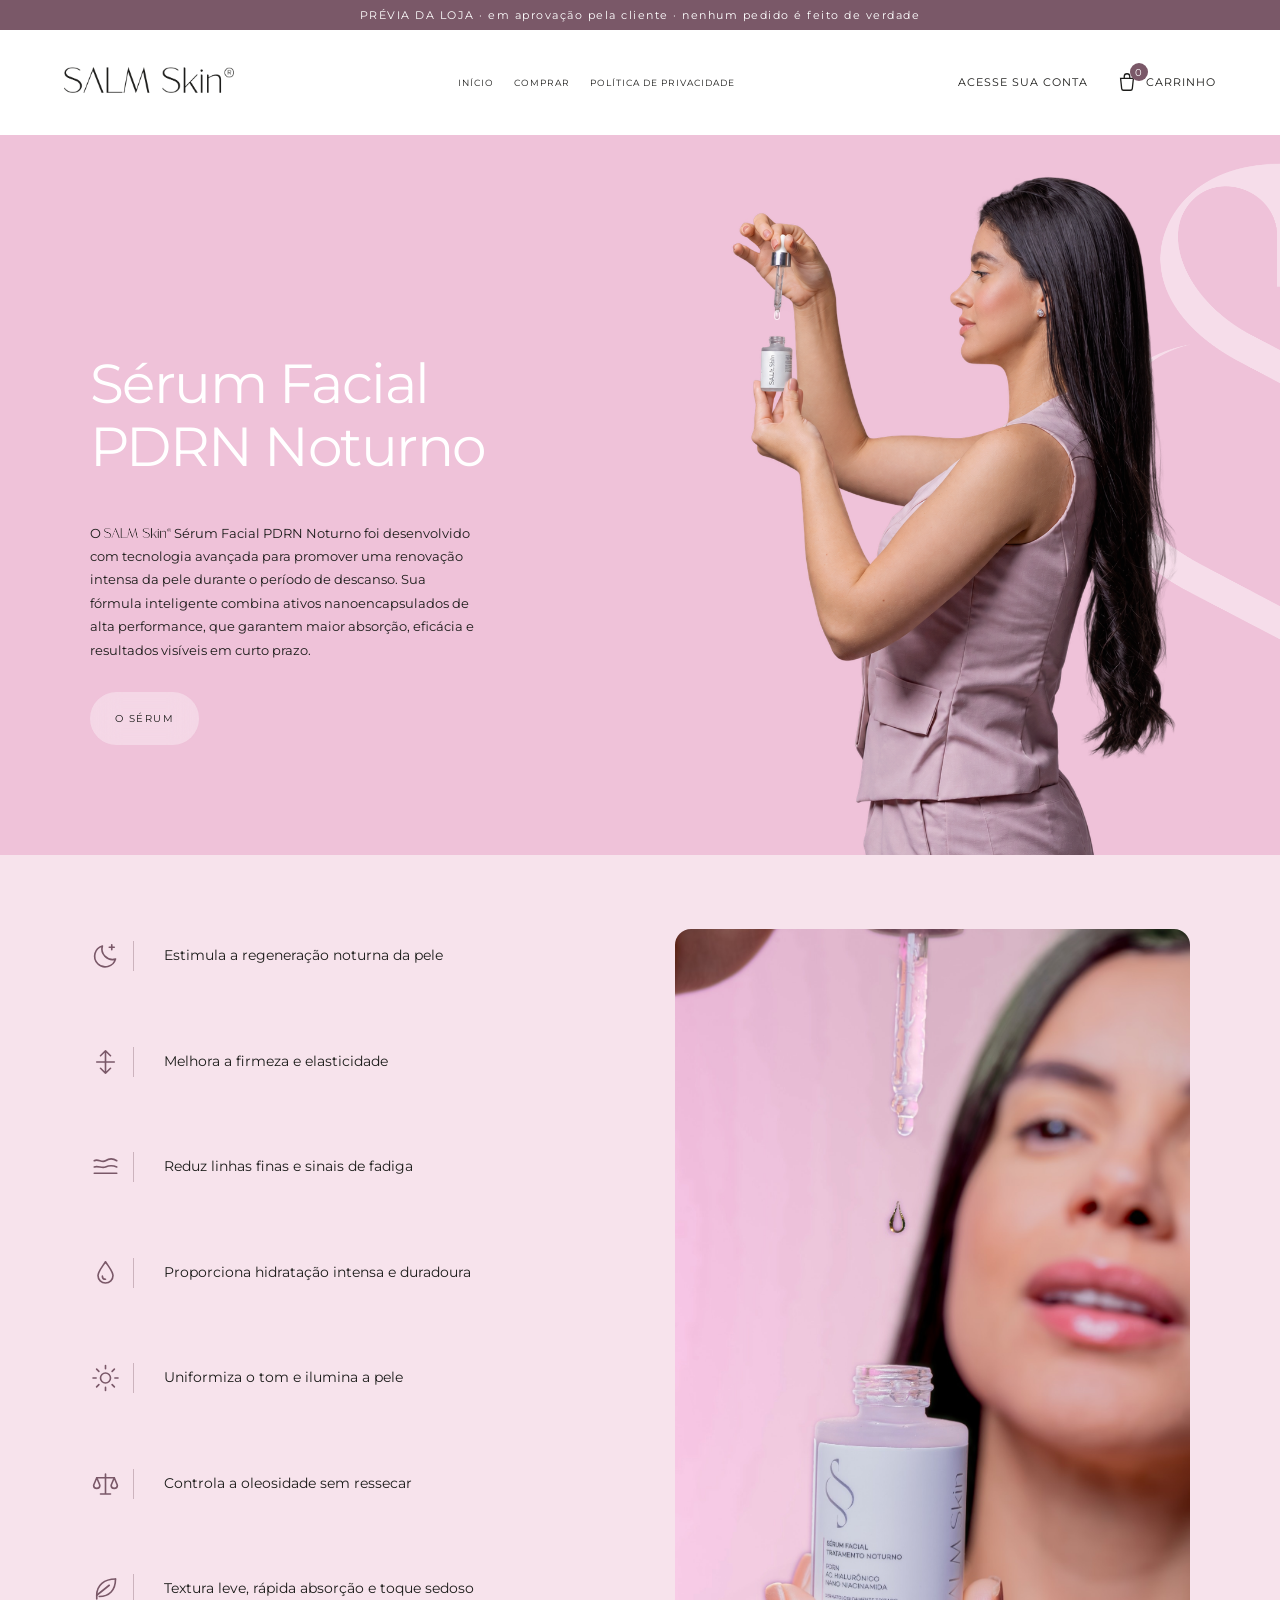
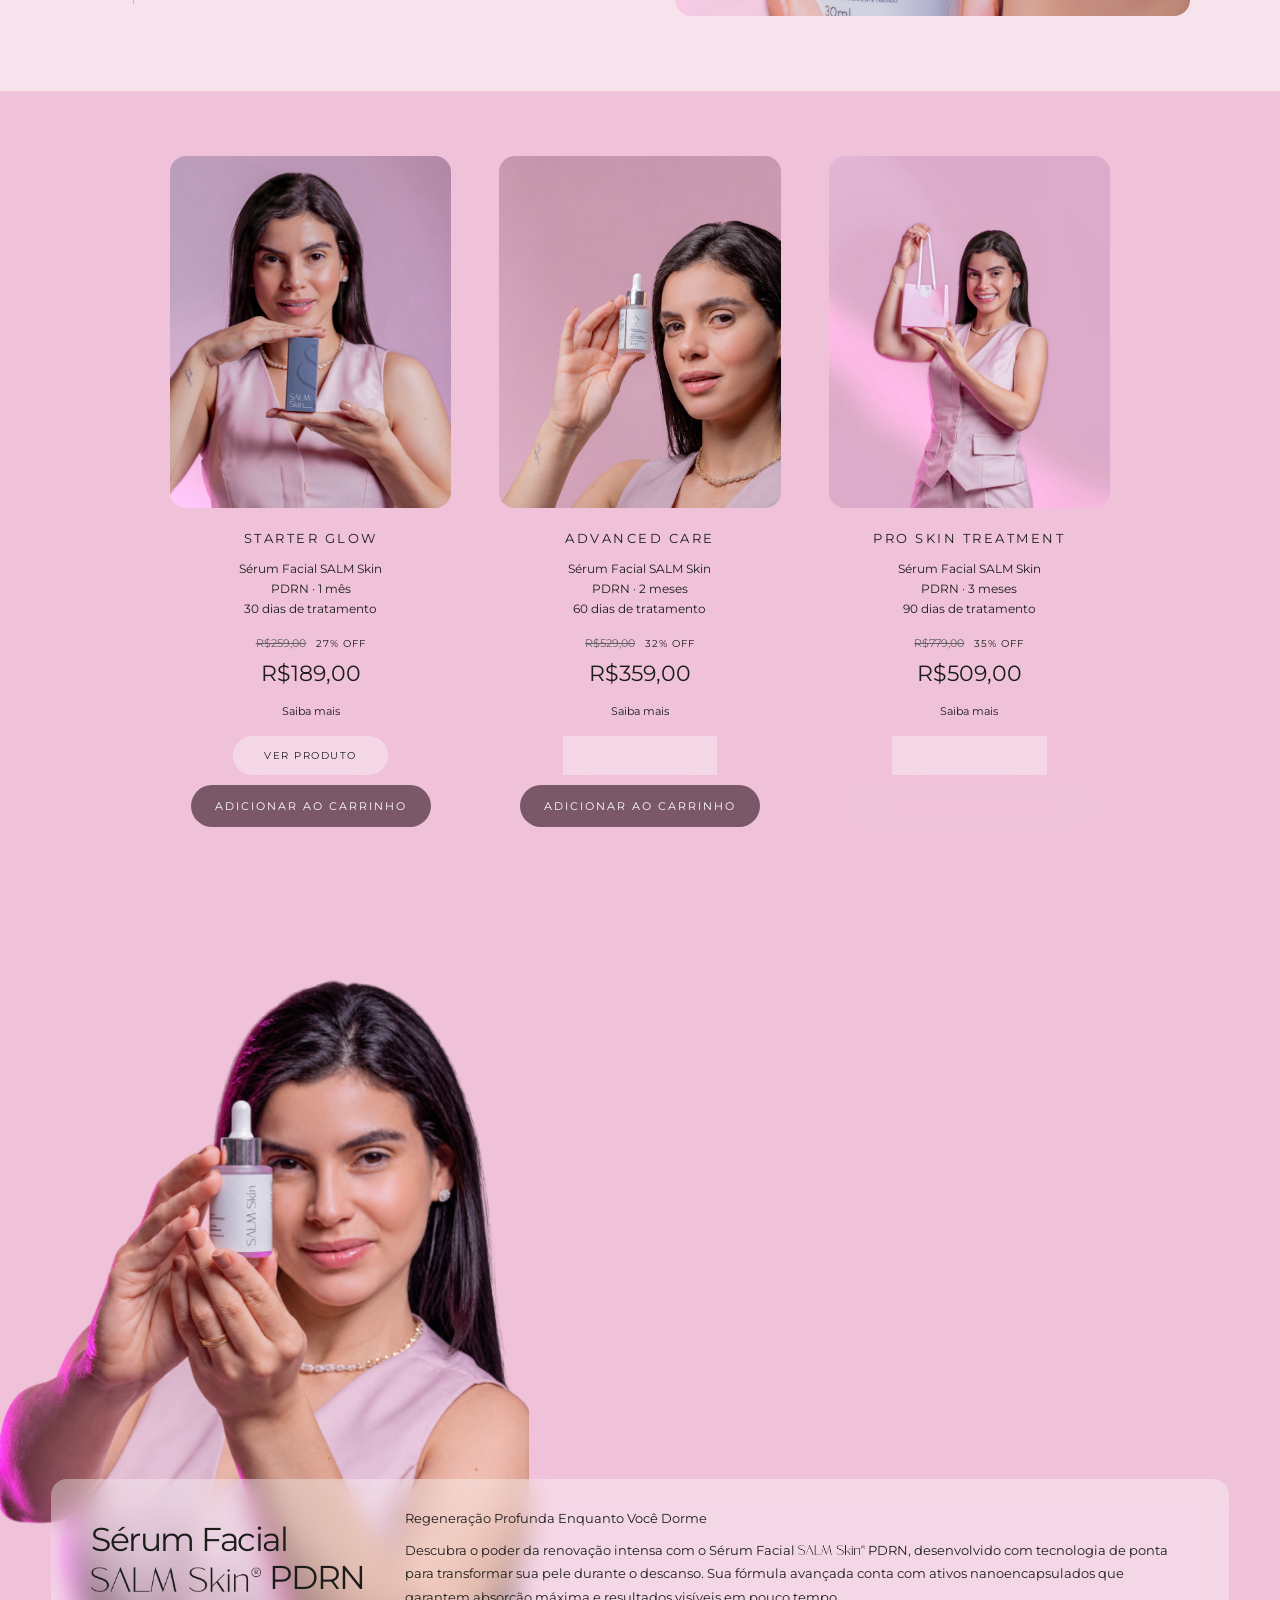
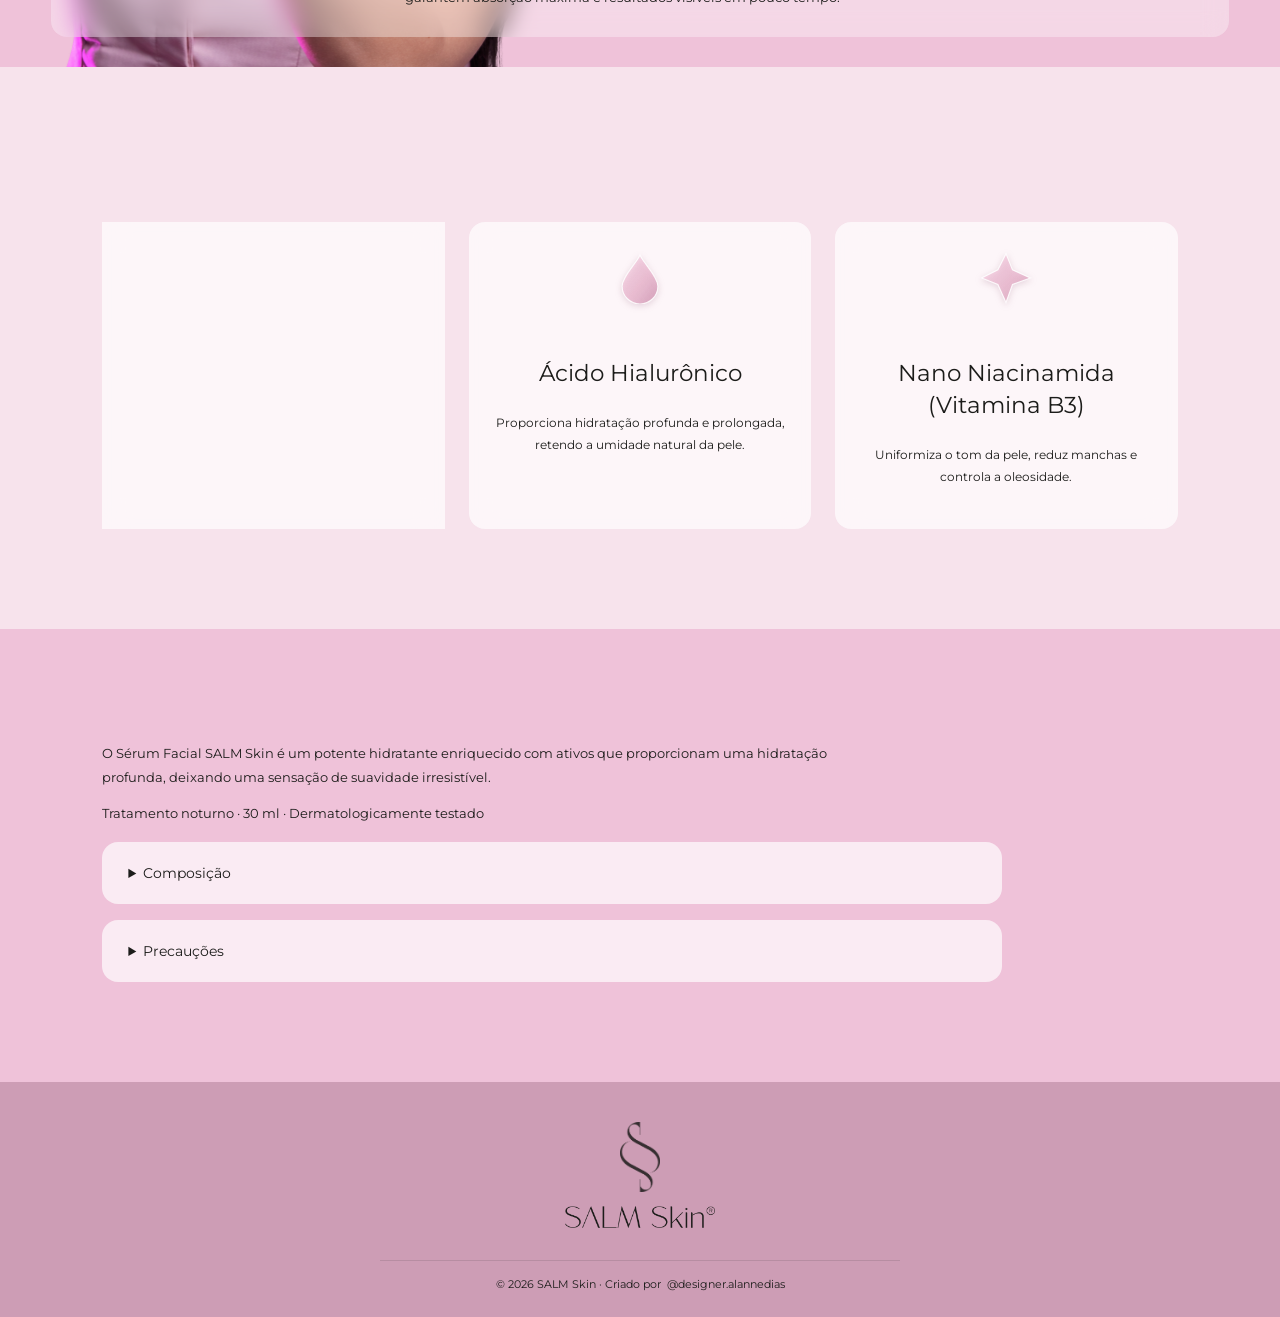
==== commit cfd9674a: "Fotos novas nos kits: caixa no Starter Glow, sacola no Pro Skin Fundo das fotos convertido para o ro" ====
--- a/index.html
+++ b/index.html
@@ -1,3 +1,3 @@
-<!doctype html><html lang="pt-BR"><head><meta charset="UTF-8"><meta name="viewport" content="width=device-width,initial-scale=1"><title>SALM Skin</title><link rel="stylesheet" href="style.css"><link rel="stylesheet" href="loja/store.css"></head><body><div class="preview-flag">PRÉVIA DA LOJA · em aprovação pela cliente · nenhum pedido é feito de verdade</div><header><a href="index.html" aria-label="SALM Skin início"><img src="assets/wordmark.png" alt="SALM Skin"></a><nav><a href="#inicio">INÍCIO</a><a href="#serum">COMPRAR</a><a href="https://salmskin.lojavirtualnuvem.com.br/politica-de-privacidade">POLÍTICA DE PRIVACIDADE</a></nav><div class="header-right"><a class="shop" href="https://salmskin.lojavirtualnuvem.com.br/account/login">ACESSE SUA CONTA</a><a class="cart-link" href="carrinho.html" aria-label="Carrinho"><svg viewBox="0 0 24 24" aria-hidden="true"><path d="M5 8h14l-1.2 11.2a2 2 0 0 1-2 1.8H8.2a2 2 0 0 1-2-1.8Z"/><path d="M9 8V6a3 3 0 0 1 6 0v2"/></svg><b data-cart-count hidden>0</b>CARRINHO</a></div></header><main><section class="hero" id="inicio"><img class="hero-half-symbol" src="assets/symbol.png" alt="" aria-hidden="true"><div class="intro"><h1>Sérum Facial<br><em>PDRN Noturno</em></h1><p class="lead">O <img class="brand-inline" src="assets/wordmark.png" alt="SALM Skin"> Sérum Facial PDRN Noturno foi desenvolvido com tecnologia avançada para promover uma renovação intensa da pele durante o período de descanso. Sua fórmula inteligente combina ativos nanoencapsulados de alta performance, que garantem maior absorção, eficácia e resultados visíveis em curto prazo.</p><a class="button" href="#serum">O SÉRUM</a></div><div class="liquid-photo hero-photo"><div class="portrait-stage"><img src="assets/ritual-transparent.png" alt="Modelo com conta-gotas e frasco SALM Skin"><i class="serum-drop"></i><i class="serum-drop second"></i></div></div></section><section class="section benefits benefits-orbit"><div class="benefits-composition"><div class="benefits-side"><article class="benefit-point"><svg class="line-icon" viewBox="0 0 24 24" aria-hidden="true"><path d="M20 14.5A8.5 8.5 0 0 1 9.5 4 8.5 8.5 0 1 0 20 14.5Z"/><path d="M17 3v4M15 5h4"/></svg>Estimula a regeneração noturna da pele</article><article class="benefit-point"><svg class="line-icon" viewBox="0 0 24 24" aria-hidden="true"><path d="M12 3v18M8 7l4-4 4 4M8 17l4 4 4-4"/><path d="M5 12h14"/></svg>Melhora a firmeza e elasticidade</article><article class="benefit-point"><svg class="line-icon" viewBox="0 0 24 24" aria-hidden="true"><path d="M3 7c3-2 6 2 9 0s6-2 9 0"/><path d="M3 12c3-1.3 6 1.3 9 0s6-1.3 9 0"/><path d="M3 17h18"/></svg>Reduz linhas finas e sinais de fadiga</article><article class="benefit-point"><svg class="line-icon" viewBox="0 0 24 24" aria-hidden="true"><path d="M12 3c-3 4.5-6 8-6 11a6 6 0 0 0 12 0c0-3-3-6.5-6-11Z"/><path d="M9.5 14.5a2.5 2.5 0 0 0 2.5 2.5"/></svg>Proporciona hidratação intensa e duradoura</article><article class="benefit-point"><svg class="line-icon" viewBox="0 0 24 24" aria-hidden="true"><circle cx="12" cy="12" r="4"/><path d="M12 2v2.5M12 19.5V22M2 12h2.5M19.5 12H22M4.9 4.9l1.8 1.8M17.3 17.3l1.8 1.8M4.9 19.1l1.8-1.8M17.3 6.7l1.8-1.8"/></svg>Uniformiza o tom e ilumina a pele</article><article class="benefit-point"><svg class="line-icon" viewBox="0 0 24 24" aria-hidden="true"><path d="M12 4v16M8 20h8M5 7h14"/><path d="M5 7l-2.5 6a2.5 2.5 0 0 0 5 0Z"/><path d="M19 7l-2.5 6a2.5 2.5 0 0 0 5 0Z"/></svg>Controla a oleosidade sem ressecar</article><article class="benefit-point"><svg class="line-icon" viewBox="0 0 24 24" aria-hidden="true"><path d="M20 4C11 4 5 9 5 17v3"/><path d="M20 4c0 9-5 14-13 14"/><path d="M5 17 15 9"/></svg>Textura leve, rápida absorção e toque sedoso</article></div><div class="benefits-serum"><img class="benefits-photo" src="assets/serum-gota-foto.jpg" alt="Gota do Sérum Facial SALM Skin PDRN caindo no frasco"></div></div></section><section class="section catalog" id="serum"><div class="catalog-grid"><article><img class="catalog-image" src="assets/serum-real-rosa.png" alt="Starter Glow"><h3>Starter Glow</h3><p class="cat-desc">Sérum Facial SALM Skin<br>PDRN · 1 mês<br>30 dias de tratamento</p><p class="cat-old"><del>R$259,00</del> <span>27% OFF</span></p><p class="cat-price"><strong>R$189,00</strong></p><details class="plan-details"><summary>Saiba mais</summary><p>Ideal para quem deseja iniciar sua jornada de cuidados com a SALM Skin. Este frasco é o ponto de partida para adaptar sua pele à tecnologia nanoencapsulada e sentir os primeiros sinais de renovação e viço.</p></details><a class="button" href="produto.html?p=starter-glow">VER PRODUTO</a><button class="btn-dark add-btn" data-add="starter-glow">ADICIONAR AO CARRINHO</button></article><article><img class="catalog-image" src="assets/serum-modelo-rosa.png" alt="Advanced Care"><h3>Advanced Care</h3><p class="cat-desc">Sérum Facial SALM Skin<br>PDRN · 2 meses<br>60 dias de tratamento</p><p class="cat-old"><del>R$529,00</del> <span>32% OFF</span></p><p class="cat-price"><strong>R$359,00</strong></p><details class="plan-details"><summary>Saiba mais</summary><p>Quando o cuidado vira rotina. Este kit com 2 séruns é focado em quem já busca resultados mais consistentes na uniformização do tom e na firmeza da pele. A constância potencializa a ação regeneradora do Nano PDRN.</p></details><a class="button" href="produto.html?p=advanced-care">VER PRODUTO</a><button class="btn-dark add-btn" data-add="advanced-care">ADICIONAR AO CARRINHO</button></article><article><img class="catalog-image" src="assets/serum-gota-rosa.png" alt="Pro Skin Treatment"><h3>Pro Skin Treatment</h3><p class="cat-desc">Sérum Facial SALM Skin<br>PDRN · 3 meses<br>90 dias de tratamento</p><p class="cat-old"><del>R$779,00</del> <span>35% OFF</span></p><p class="cat-price"><strong>R$509,00</strong></p><details class="plan-details"><summary>Saiba mais</summary><p>BÔNUS EXCLUSIVO: Frete Grátis + Mini Guia Digital &quot;Rotina de Pele SALM Skin&quot;.<br><br>O protocolo recomendado para a transformação real da sua pele. Três meses é o ciclo ideal para que os ativos nanoencapsulados atuem profundamente em todas as camadas, entregando o máximo de regeneração, clareamento e rejuvenescimento.</p></details><a class="button" href="produto.html?p=pro-skin">VER PRODUTO</a><button class="btn-dark add-btn" data-add="pro-skin">ADICIONAR AO CARRINHO</button></article></div></section><section class="liquid-section serum-story"><div class="faithful-product"><img src="assets/serum-recorte.png" alt="Embalagem original do Sérum Facial SALM Skin PDRN"></div><div class="liquid-copy"><h2>Sérum Facial<br><em><img class="brand-inline" src="assets/wordmark.png" alt="SALM Skin"> PDRN</em></h2><p>Regeneração Profunda Enquanto Você Dorme</p><p>Descubra o poder da renovação intensa com o Sérum Facial <img class="brand-inline" src="assets/wordmark.png" alt="SALM Skin"> PDRN, desenvolvido com tecnologia de ponta para transformar sua pele durante o descanso. Sua fórmula avançada conta com ativos nanoencapsulados que garantem absorção máxima e resultados visíveis em pouco tempo.</p></div></section><section class="formula section"><svg width="0" height="0" style="position:absolute" aria-hidden="true"><defs><linearGradient id="pinkGlass" x1="0" y1="0" x2="1" y2="1"><stop offset="0" stop-color="#fbe6f0" stop-opacity=".9"/><stop offset=".55" stop-color="#e7a9c6" stop-opacity=".6"/><stop offset="1" stop-color="#c98aa9" stop-opacity=".75"/></linearGradient></defs></svg><div class="ingredients"><article><span class="glass-tile"><svg class="active-icon" viewBox="0 0 32 32" aria-hidden="true"><circle cx="16" cy="16" r="7"/><circle cx="6" cy="8" r="3"/><circle cx="26" cy="8" r="3"/><circle cx="6" cy="25" r="3"/><circle cx="26" cy="25" r="3"/></svg></span><h3>Nano PDRN</h3><p>Estimula a renovação celular e a produção de colágeno, promovendo a reparação dos tecidos. Reduz linhas finas e melhora a firmeza da pele.</p></article><article><span class="glass-tile"><svg class="active-icon" viewBox="0 0 32 32" aria-hidden="true"><path d="M16 2C13 8 5 15 5 21a11 11 0 0 0 22 0C27 15 19 8 16 2Z"/></svg></span><h3>Ácido Hialurônico</h3><p>Proporciona hidratação profunda e prolongada, retendo a umidade natural da pele.</p></article><article><span class="glass-tile"><svg class="active-icon" viewBox="0 0 32 32" aria-hidden="true"><path d="m16 1 4 10 11 5-11 4-4 11-5-11L1 16l10-5Z"/></svg></span><h3>Nano Niacinamida (Vitamina B3)</h3><p>Uniformiza o tom da pele, reduz manchas e controla a oleosidade.</p></article></div></section><section class="section label-info"><p>O Sérum Facial SALM Skin é um potente hidratante enriquecido com ativos que proporcionam uma hidratação profunda, deixando uma sensação de suavidade irresistível.</p><p>Tratamento noturno · 30 ml · Dermatologicamente testado</p><details><summary>Composição</summary><p>Aqua, Xanthan Gum, Panthenol, Niacinamide, Propylene Glycol, Diazolidinyl Urea, Parfum, Lecithin, Sodium Hyaluronate, Sodium DNA, Caprylic/Capric Triglyceride, Phenoxyethanol, Polysorbate 80, Sorbitan Stearate, Caprylyl Glycol, PCA Ethyl Cocoyl Arginate, Benzyl Salicylate, Limonene, Iodopropynyl Butylcarbamate, Cyanocobalamin, Lactic Acid.</p></details><details><summary>Precauções</summary><p>Mantenha fora do alcance das crianças, em local fresco e protegido dos raios solares. Caso o produto entre em contato com os olhos, lave imediatamente com água em abundância. No caso de irritação, suspenda o uso e, se necessário, procure orientação médica. Uso externo.</p></details></section></main><footer><img class="footer-symbol" src="assets/symbol.png" alt="Símbolo SALM Skin"><img src="assets/wordmark.png" alt="SALM Skin"><div class="creator-credit">© 2026 SALM Skin · Criado por <a href="https://www.instagram.com/designer.alannedias/" target="_blank" rel="noopener noreferrer">@designer.alannedias</a></div></footer><script src="app.js"></script><script src="loja/store.js"></script></body></html>
+<!doctype html><html lang="pt-BR"><head><meta charset="UTF-8"><meta name="viewport" content="width=device-width,initial-scale=1"><title>SALM Skin</title><link rel="stylesheet" href="style.css"><link rel="stylesheet" href="loja/store.css"></head><body><div class="preview-flag">PRÉVIA DA LOJA · em aprovação pela cliente · nenhum pedido é feito de verdade</div><header><a href="index.html" aria-label="SALM Skin início"><img src="assets/wordmark.png" alt="SALM Skin"></a><nav><a href="#inicio">INÍCIO</a><a href="#serum">COMPRAR</a><a href="https://salmskin.lojavirtualnuvem.com.br/politica-de-privacidade">POLÍTICA DE PRIVACIDADE</a></nav><div class="header-right"><a class="shop" href="https://salmskin.lojavirtualnuvem.com.br/account/login">ACESSE SUA CONTA</a><a class="cart-link" href="carrinho.html" aria-label="Carrinho"><svg viewBox="0 0 24 24" aria-hidden="true"><path d="M5 8h14l-1.2 11.2a2 2 0 0 1-2 1.8H8.2a2 2 0 0 1-2-1.8Z"/><path d="M9 8V6a3 3 0 0 1 6 0v2"/></svg><b data-cart-count hidden>0</b>CARRINHO</a></div></header><main><section class="hero" id="inicio"><img class="hero-half-symbol" src="assets/symbol.png" alt="" aria-hidden="true"><div class="intro"><h1>Sérum Facial<br><em>PDRN Noturno</em></h1><p class="lead">O <img class="brand-inline" src="assets/wordmark.png" alt="SALM Skin"> Sérum Facial PDRN Noturno foi desenvolvido com tecnologia avançada para promover uma renovação intensa da pele durante o período de descanso. Sua fórmula inteligente combina ativos nanoencapsulados de alta performance, que garantem maior absorção, eficácia e resultados visíveis em curto prazo.</p><a class="button" href="#serum">O SÉRUM</a></div><div class="liquid-photo hero-photo"><div class="portrait-stage"><img src="assets/ritual-transparent.png" alt="Modelo com conta-gotas e frasco SALM Skin"><i class="serum-drop"></i><i class="serum-drop second"></i></div></div></section><section class="section benefits benefits-orbit"><div class="benefits-composition"><div class="benefits-side"><article class="benefit-point"><svg class="line-icon" viewBox="0 0 24 24" aria-hidden="true"><path d="M20 14.5A8.5 8.5 0 0 1 9.5 4 8.5 8.5 0 1 0 20 14.5Z"/><path d="M17 3v4M15 5h4"/></svg>Estimula a regeneração noturna da pele</article><article class="benefit-point"><svg class="line-icon" viewBox="0 0 24 24" aria-hidden="true"><path d="M12 3v18M8 7l4-4 4 4M8 17l4 4 4-4"/><path d="M5 12h14"/></svg>Melhora a firmeza e elasticidade</article><article class="benefit-point"><svg class="line-icon" viewBox="0 0 24 24" aria-hidden="true"><path d="M3 7c3-2 6 2 9 0s6-2 9 0"/><path d="M3 12c3-1.3 6 1.3 9 0s6-1.3 9 0"/><path d="M3 17h18"/></svg>Reduz linhas finas e sinais de fadiga</article><article class="benefit-point"><svg class="line-icon" viewBox="0 0 24 24" aria-hidden="true"><path d="M12 3c-3 4.5-6 8-6 11a6 6 0 0 0 12 0c0-3-3-6.5-6-11Z"/><path d="M9.5 14.5a2.5 2.5 0 0 0 2.5 2.5"/></svg>Proporciona hidratação intensa e duradoura</article><article class="benefit-point"><svg class="line-icon" viewBox="0 0 24 24" aria-hidden="true"><circle cx="12" cy="12" r="4"/><path d="M12 2v2.5M12 19.5V22M2 12h2.5M19.5 12H22M4.9 4.9l1.8 1.8M17.3 17.3l1.8 1.8M4.9 19.1l1.8-1.8M17.3 6.7l1.8-1.8"/></svg>Uniformiza o tom e ilumina a pele</article><article class="benefit-point"><svg class="line-icon" viewBox="0 0 24 24" aria-hidden="true"><path d="M12 4v16M8 20h8M5 7h14"/><path d="M5 7l-2.5 6a2.5 2.5 0 0 0 5 0Z"/><path d="M19 7l-2.5 6a2.5 2.5 0 0 0 5 0Z"/></svg>Controla a oleosidade sem ressecar</article><article class="benefit-point"><svg class="line-icon" viewBox="0 0 24 24" aria-hidden="true"><path d="M20 4C11 4 5 9 5 17v3"/><path d="M20 4c0 9-5 14-13 14"/><path d="M5 17 15 9"/></svg>Textura leve, rápida absorção e toque sedoso</article></div><div class="benefits-serum"><img class="benefits-photo" src="assets/serum-gota-foto.jpg" alt="Gota do Sérum Facial SALM Skin PDRN caindo no frasco"></div></div></section><section class="section catalog" id="serum"><div class="catalog-grid"><article><img class="catalog-image img-caixa" src="assets/produto-caixa.jpg" alt="Starter Glow: modelo segurando a caixa do Sérum SALM Skin"><h3>Starter Glow</h3><p class="cat-desc">Sérum Facial SALM Skin<br>PDRN · 1 mês<br>30 dias de tratamento</p><p class="cat-old"><del>R$259,00</del> <span>27% OFF</span></p><p class="cat-price"><strong>R$189,00</strong></p><details class="plan-details"><summary>Saiba mais</summary><p>Ideal para quem deseja iniciar sua jornada de cuidados com a SALM Skin. Este frasco é o ponto de partida para adaptar sua pele à tecnologia nanoencapsulada e sentir os primeiros sinais de renovação e viço.</p></details><a class="button" href="produto.html?p=starter-glow">VER PRODUTO</a><button class="btn-dark add-btn" data-add="starter-glow">ADICIONAR AO CARRINHO</button></article><article><img class="catalog-image" src="assets/serum-modelo-rosa.png" alt="Advanced Care"><h3>Advanced Care</h3><p class="cat-desc">Sérum Facial SALM Skin<br>PDRN · 2 meses<br>60 dias de tratamento</p><p class="cat-old"><del>R$529,00</del> <span>32% OFF</span></p><p class="cat-price"><strong>R$359,00</strong></p><details class="plan-details"><summary>Saiba mais</summary><p>Quando o cuidado vira rotina. Este kit com 2 séruns é focado em quem já busca resultados mais consistentes na uniformização do tom e na firmeza da pele. A constância potencializa a ação regeneradora do Nano PDRN.</p></details><a class="button" href="produto.html?p=advanced-care">VER PRODUTO</a><button class="btn-dark add-btn" data-add="advanced-care">ADICIONAR AO CARRINHO</button></article><article><img class="catalog-image img-sacola" src="assets/produto-sacola.jpg" alt="Pro Skin Treatment: modelo com a sacola SALM Skin"><h3>Pro Skin Treatment</h3><p class="cat-desc">Sérum Facial SALM Skin<br>PDRN · 3 meses<br>90 dias de tratamento</p><p class="cat-old"><del>R$779,00</del> <span>35% OFF</span></p><p class="cat-price"><strong>R$509,00</strong></p><details class="plan-details"><summary>Saiba mais</summary><p>BÔNUS EXCLUSIVO: Frete Grátis + Mini Guia Digital &quot;Rotina de Pele SALM Skin&quot;.<br><br>O protocolo recomendado para a transformação real da sua pele. Três meses é o ciclo ideal para que os ativos nanoencapsulados atuem profundamente em todas as camadas, entregando o máximo de regeneração, clareamento e rejuvenescimento.</p></details><a class="button" href="produto.html?p=pro-skin">VER PRODUTO</a><button class="btn-dark add-btn" data-add="pro-skin">ADICIONAR AO CARRINHO</button></article></div></section><section class="liquid-section serum-story"><div class="faithful-product"><img src="assets/serum-recorte.png" alt="Embalagem original do Sérum Facial SALM Skin PDRN"></div><div class="liquid-copy"><h2>Sérum Facial<br><em><img class="brand-inline" src="assets/wordmark.png" alt="SALM Skin"> PDRN</em></h2><p>Regeneração Profunda Enquanto Você Dorme</p><p>Descubra o poder da renovação intensa com o Sérum Facial <img class="brand-inline" src="assets/wordmark.png" alt="SALM Skin"> PDRN, desenvolvido com tecnologia de ponta para transformar sua pele durante o descanso. Sua fórmula avançada conta com ativos nanoencapsulados que garantem absorção máxima e resultados visíveis em pouco tempo.</p></div></section><section class="formula section"><svg width="0" height="0" style="position:absolute" aria-hidden="true"><defs><linearGradient id="pinkGlass" x1="0" y1="0" x2="1" y2="1"><stop offset="0" stop-color="#fbe6f0" stop-opacity=".9"/><stop offset=".55" stop-color="#e7a9c6" stop-opacity=".6"/><stop offset="1" stop-color="#c98aa9" stop-opacity=".75"/></linearGradient></defs></svg><div class="ingredients"><article><span class="glass-tile"><svg class="active-icon" viewBox="0 0 32 32" aria-hidden="true"><circle cx="16" cy="16" r="7"/><circle cx="6" cy="8" r="3"/><circle cx="26" cy="8" r="3"/><circle cx="6" cy="25" r="3"/><circle cx="26" cy="25" r="3"/></svg></span><h3>Nano PDRN</h3><p>Estimula a renovação celular e a produção de colágeno, promovendo a reparação dos tecidos. Reduz linhas finas e melhora a firmeza da pele.</p></article><article><span class="glass-tile"><svg class="active-icon" viewBox="0 0 32 32" aria-hidden="true"><path d="M16 2C13 8 5 15 5 21a11 11 0 0 0 22 0C27 15 19 8 16 2Z"/></svg></span><h3>Ácido Hialurônico</h3><p>Proporciona hidratação profunda e prolongada, retendo a umidade natural da pele.</p></article><article><span class="glass-tile"><svg class="active-icon" viewBox="0 0 32 32" aria-hidden="true"><path d="m16 1 4 10 11 5-11 4-4 11-5-11L1 16l10-5Z"/></svg></span><h3>Nano Niacinamida (Vitamina B3)</h3><p>Uniformiza o tom da pele, reduz manchas e controla a oleosidade.</p></article></div></section><section class="section label-info"><p>O Sérum Facial SALM Skin é um potente hidratante enriquecido com ativos que proporcionam uma hidratação profunda, deixando uma sensação de suavidade irresistível.</p><p>Tratamento noturno · 30 ml · Dermatologicamente testado</p><details><summary>Composição</summary><p>Aqua, Xanthan Gum, Panthenol, Niacinamide, Propylene Glycol, Diazolidinyl Urea, Parfum, Lecithin, Sodium Hyaluronate, Sodium DNA, Caprylic/Capric Triglyceride, Phenoxyethanol, Polysorbate 80, Sorbitan Stearate, Caprylyl Glycol, PCA Ethyl Cocoyl Arginate, Benzyl Salicylate, Limonene, Iodopropynyl Butylcarbamate, Cyanocobalamin, Lactic Acid.</p></details><details><summary>Precauções</summary><p>Mantenha fora do alcance das crianças, em local fresco e protegido dos raios solares. Caso o produto entre em contato com os olhos, lave imediatamente com água em abundância. No caso de irritação, suspenda o uso e, se necessário, procure orientação médica. Uso externo.</p></details></section></main><footer><img class="footer-symbol" src="assets/symbol.png" alt="Símbolo SALM Skin"><img src="assets/wordmark.png" alt="SALM Skin"><div class="creator-credit">© 2026 SALM Skin · Criado por <a href="https://www.instagram.com/designer.alannedias/" target="_blank" rel="noopener noreferrer">@designer.alannedias</a></div></footer><script src="app.js"></script><script src="loja/store.js"></script></body></html>
 
 
--- a/style.css
+++ b/style.css
@@ -53,4 +53,4 @@
 .benefits-orbit{background:#efc2d9!important;padding:75px 7%}.benefits-orbit>h2{text-align:center;font-size:clamp(30px,4vw,48px);margin:0 0 55px}.benefits-composition{display:grid;grid-template-columns:1fr .9fr 1fr;align-items:center;gap:35px;max-width:1180px;margin:auto}.benefits-side{display:flex;flex-direction:column;gap:35px}.benefit-point{display:grid;grid-template-columns:42px 1fr;align-items:center;gap:16px;font-size:13px;line-height:1.7}.benefit-point svg{width:40px;height:40px;padding:9px;fill:#1c1c1a;background:rgba(255,255,255,.68);border-radius:50%}.benefits-serum{position:relative;display:flex;flex-direction:column;align-items:center}.benefits-serum>img:first-child{width:100%;max-width:330px;height:410px;object-fit:contain;mix-blend-mode:multiply}.benefits-serum>.benefits-seal{width:26px;height:50px;object-fit:contain;margin-top:15px}@media(max-width:700px){.benefits-orbit{padding:55px 7%}.benefits-orbit>h2{margin-bottom:30px;font-size:30px}.benefits-composition{grid-template-columns:1fr;gap:28px}.benefits-serum{grid-row:1}.benefits-serum>img:first-child{height:300px;width:250px}.benefits-side{gap:22px}.benefit-point{font-size:13px}.benefits-serum>.benefits-seal{display:none}}
 
 .catalog-title{text-align:center;font-size:29px;letter-spacing:2px;margin:0 0 40px}.catalog-grid{max-width:1140px;width:100%;gap:24px}.catalog-grid>article{text-align:center;padding:16px;align-items:center}.catalog-image{aspect-ratio:4/3;height:auto;border-radius:16px!important;object-fit:cover;margin-bottom:20px}.catalog-grid>article h3{font-size:14px;line-height:1.6;min-height:68px;margin:16px 0 10px}.catalog-grid>article>span{align-self:center;background:transparent;font-size:10px;padding:0}.catalog-grid>article>p{font-size:12px;margin:8px 0 15px}.catalog-grid>article>p:first-of-type{display:flex;flex-direction:column;gap:6px}.catalog-grid>article strong{font-size:23px;font-weight:500}.plan-details{font-size:11px;width:100%;margin:4px 0 22px}.plan-details summary{cursor:pointer;list-style:none;padding:8px}.plan-details p{font-size:11px;line-height:1.8}.catalog-grid>article>.button{width:100%;margin-top:auto;min-height:44px;padding:15px}.catalog article:nth-child(2) .catalog-image{object-position:75% 40%}.catalog article:nth-child(3) .catalog-image{object-position:45% 52%}@media(max-width:700px){.catalog-grid{max-width:420px;gap:25px}.catalog-grid>article h3{min-height:0}.catalog-image{aspect-ratio:4/3}}
-@media(min-width:701px){.hero-photo .portrait-stage{top:0;bottom:auto;height:100%;width:auto;left:auto;right:8%}.hero-photo .portrait-stage>img{height:100%;width:auto}}.button,button,.whatsapp{background:rgba(255,255,255,.35)!important}.button:hover,button:hover,.whatsapp:hover{background:rgba(255,255,255,.6)!important}.catalog-grid>article{background:transparent!important;backdrop-filter:none!important;-webkit-backdrop-filter:none!important;padding:0!important;border-radius:0!important;overflow:visible}.catalog-grid>article .catalog-image{aspect-ratio:4/3;border-radius:16px!important;margin-bottom:20px}.catalog-grid>article h3{font-size:13px;letter-spacing:2.5px;text-transform:uppercase;font-weight:500;min-height:0;margin:0 0 10px}.catalog-grid>article>p.cat-desc{display:block;font-size:12px;line-height:1.7;color:#606060;margin:0 0 14px}.catalog-grid>article>p.cat-price{display:flex;flex-direction:row;align-items:baseline;justify-content:center;gap:10px;margin:0 0 6px}.cat-price strong{font-size:18px!important;font-weight:500}.cat-price del{font-size:11px;color:#606060}.cat-price span{font-size:10px;letter-spacing:1px;color:#606060}.catalog-grid>article .plan-details{margin:0 0 16px}.catalog-grid>article>.button{width:auto!important;min-width:55%;min-height:0;padding:13px 30px!important;margin-top:auto}.hero-photo .portrait-stage>img.hero-symbol{position:absolute;inset:auto;left:20%;top:4%;width:76%;height:91%;object-fit:contain;opacity:.08;z-index:0;pointer-events:none}.hero-photo .portrait-stage>img:not(.hero-symbol){position:relative;z-index:1}.hero-photo .portrait-stage .serum-drop{z-index:2}.benefit-point svg.line-icon{width:34px;height:34px;padding:0;background:none;border-radius:0;fill:none;stroke:#1c1c1a;stroke-width:1.3;stroke-linecap:round;stroke-linejoin:round}.benefits-serum>img:first-child{mix-blend-mode:normal;filter:drop-shadow(0 18px 22px rgba(96,96,96,.18))}header{background:rgba(255,255,255,.5)!important;backdrop-filter:blur(14px);-webkit-backdrop-filter:blur(14px);border-bottom:1px solid rgba(255,255,255,.6)!important}.hero-photo .portrait-stage>img.hero-symbol{left:30%;top:16%;width:56%;height:66%;filter:brightness(0) invert(1);opacity:.45}.benefits-serum>img:first-child{width:100%;max-width:320px;height:auto;aspect-ratio:3/4;object-fit:cover;border-radius:16px;filter:none;mix-blend-mode:normal}@media(max-width:700px){.benefits-serum>img:first-child{width:100%;max-width:300px;height:auto}}.catalog-grid{max-width:940px!important;gap:48px!important}.catalog-grid>article .catalog-image{aspect-ratio:4/5}@media(max-width:700px){.catalog-grid{max-width:340px!important;gap:40px!important}}.serum-story>.liquid-copy{background:rgba(255,255,255,.35);margin:50px 5% 50px 40%;padding:34px 48px}@media(max-width:700px){.serum-story>.liquid-copy{margin:-100px 5% 35px;padding:25px}}.benefits-serum>img.benefits-model{width:100%;max-width:340px;height:auto;aspect-ratio:1060/1484;object-fit:contain;border-radius:0;filter:none;mix-blend-mode:normal}@media(max-width:700px){.benefits-serum>img.benefits-model{max-width:280px;height:auto}}.benefits-serum>img.benefits-model{-webkit-mask-image:linear-gradient(to bottom,#000 72%,transparent 98%),linear-gradient(to right,transparent 0,#000 14%);-webkit-mask-composite:source-in;mask-image:linear-gradient(to bottom,#000 72%,transparent 98%),linear-gradient(to right,transparent 0,#000 14%);mask-composite:intersect}@media(min-width:701px){.benefit-point{position:relative}.benefits-side:first-child .benefit-point::after,.benefits-side:last-child .benefit-point::before{content:"";position:absolute;top:50%;width:46px;height:1px;background:#1c1c1a;opacity:.55}.benefits-side:first-child .benefit-point::after{left:calc(100% + 8px)}.benefits-side:last-child .benefit-point::before{right:calc(100% + 8px)}.benefits-side .benefit-point>i.dot{display:none}}@media(min-width:701px){.benefits-side:first-child .benefit-point::after{background:linear-gradient(#1c1c1a,#1c1c1a) left/100% 1px no-repeat;height:7px;margin-top:-3px;background-color:transparent}.benefits-side:first-child .benefit-point::after,.benefits-side:last-child .benefit-point::before{-webkit-mask:none}}.benefits-serum>img.benefits-model{-webkit-mask-image:linear-gradient(to bottom,#000 72%,transparent 98%),linear-gradient(to right,transparent 0,#000 14%,#000 86%,transparent 100%);mask-image:linear-gradient(to bottom,#000 72%,transparent 98%),linear-gradient(to right,transparent 0,#000 14%,#000 86%,transparent 100%)}@media(min-width:701px){.benefits-side:first-child .benefit-point::after,.benefits-side:last-child .benefit-point::before{height:7px;margin-top:-3px;width:56px;opacity:.6;background-color:transparent}.benefits-side:first-child .benefit-point::after{background:radial-gradient(circle,#1c1c1a 2.5px,transparent 3px) right center/7px 7px no-repeat,linear-gradient(#1c1c1a,#1c1c1a) left center/calc(100% - 4px) 1px no-repeat}.benefits-side:last-child .benefit-point::before{background:radial-gradient(circle,#1c1c1a 2.5px,transparent 3px) left center/7px 7px no-repeat,linear-gradient(#1c1c1a,#1c1c1a) right center/calc(100% - 4px) 1px no-repeat}}.benefits-orbit>h2.ad-title{display:flex;flex-direction:column;align-items:center;line-height:1;margin:0 0 50px;color:#7a5868}.ad-title .t-small{font-size:clamp(20px,2.4vw,32px);letter-spacing:.45em;margin-right:-.45em;font-weight:400}.ad-title .t-big{font-size:clamp(52px,7vw,96px);font-weight:600;letter-spacing:.02em;margin-top:6px}.benefits-side .benefit-point{display:flex;align-items:center;width:max-content;max-width:290px;background:rgba(110,78,94,.82);color:#fff;border-radius:14px;padding:12px 20px 12px 14px;font-size:13px;line-height:1.4;box-shadow:0 10px 24px rgba(80,50,65,.18);-webkit-backdrop-filter:blur(6px);backdrop-filter:blur(6px);position:relative;z-index:2}.benefits-side .benefit-point svg.line-icon{width:44px;height:30px;flex:0 0 44px;stroke:#fff;padding:0 12px 0 0;margin-right:14px;border-right:1px solid rgba(255,255,255,.55);box-sizing:border-box}.benefits-side .benefit-point::before,.benefits-side .benefit-point::after{content:none!important}@media(min-width:701px){.benefits-composition{grid-template-columns:1fr minmax(0,340px) 1fr;gap:0}.benefits-side{gap:26px}.benefits-side:first-child{align-items:flex-end;margin-right:-60px;z-index:2}.benefits-side:last-child{align-items:flex-start;margin-left:-60px;z-index:2}.benefits-side:first-child .benefit-point:nth-child(even){transform:translateX(-36px)}.benefits-side:last-child .benefit-point:nth-child(even){transform:translateX(36px)}}@media(max-width:700px){.benefits-side .benefit-point{width:100%;max-width:none}.benefits-orbit>h2.ad-title{margin-bottom:30px}}.benefits-orbit .ad-title span{color:#7a5868!important}.benefits-orbit .ad-title .t-big{font-weight:600;letter-spacing:.01em}.benefits-orbit .ad-title .t-big{font-weight:700}@media(min-width:701px){.hero .intro{min-height:720px;display:flex;flex-direction:column;justify-content:flex-end;padding-top:60px;padding-bottom:0;box-sizing:border-box}.hero .intro .button{align-self:flex-start;margin-bottom:0}}@media(min-width:1450px){.hero .intro{min-height:820px}}.benefits-orbit{background:#f7e3ec!important}.catalog-grid>article>p.cat-desc{margin:0 0 8px}.catalog-grid>article>p.cat-old{display:flex;justify-content:center;align-items:baseline;gap:10px;margin:6px 0 2px;font-size:11px;color:#606060}.cat-old del{color:#606060}.cat-old span{letter-spacing:1px;font-size:10px}.catalog-grid>article>p.cat-price{display:block;margin:0 0 8px}.catalog-grid>article>p.cat-price strong{font-size:22px!important}.catalog-grid>article .plan-details{margin:0 0 14px}.catalog-grid>article .plan-details summary{padding:4px}.benefits-orbit .benefits-composition{display:grid;grid-template-columns:1fr 1fr;grid-template-areas:"title img" "a img" "b img";grid-template-rows:auto auto 1fr;column-gap:70px;row-gap:0;max-width:1120px;align-items:start}.benefits-orbit .benefits-composition>h2.ad-title{grid-area:title;align-items:flex-start;margin:0 0 26px;text-align:left}.ad-title .t-small{margin-right:0}.benefits-orbit .benefits-side{grid-area:a;margin:0!important;gap:0;align-items:stretch!important}.benefits-orbit .benefits-side:last-child{grid-area:b}.benefits-orbit .benefits-serum{grid-area:img;align-self:stretch}.benefits-serum>img.benefits-photo{width:100%;height:100%;min-height:560px;max-height:720px;object-fit:cover;object-position:50% 40%;border-radius:16px;display:block}.benefits-side .benefit-point{width:100%!important;max-width:none!important;background:none!important;color:#1c1c1a;border-radius:0;padding:15px 0;box-shadow:none;-webkit-backdrop-filter:none;backdrop-filter:none;transform:none!important;border-bottom:1px solid rgba(96,96,96,.22);font-size:14px}.benefits-side .benefit-point svg.line-icon{stroke:#7a5868;border-right-color:rgba(122,88,104,.35)}@media(max-width:700px){.benefits-orbit .benefits-composition{grid-template-columns:1fr;grid-template-areas:"title" "img" "a" "b";grid-template-rows:auto;row-gap:0}.benefits-orbit .benefits-composition>h2.ad-title{align-items:center;margin-bottom:24px}.benefits-serum>img.benefits-photo{min-height:0;height:auto;aspect-ratio:4/5;margin-bottom:20px}}.benefits-orbit .benefits-composition{grid-template-columns:minmax(0,1fr) minmax(0,1fr)}.benefits-orbit .benefits-composition>h2.ad-title{display:flex;flex-direction:column;line-height:1}.benefits-orbit .ad-title .t-big{font-size:clamp(44px,5.4vw,78px)}@media(max-width:700px){.benefits-orbit .benefits-composition{grid-template-columns:minmax(0,1fr)}.benefits-orbit .ad-title .t-big{font-size:clamp(40px,12vw,56px)}}.benefits-serum>img.benefits-photo{max-width:none;width:100%}@media(min-width:701px){.hero .intro{padding-bottom:110px}}@media(min-width:701px){.hero-photo .portrait-stage{top:auto!important;bottom:0!important;height:122%!important;right:0!important}}.benefits-side .benefit-point{border-bottom:0!important;padding:12px 0}@media(min-width:701px){.serum-story>.liquid-copy{align-self:end;margin:50px 5% 70px 30%}}@media(min-width:701px){.hero-photo{overflow:visible!important}}.hero-photo .portrait-stage .serum-drop{width:1.25%;height:1.5%;margin-left:-.27%;background:radial-gradient(ellipse at 32% 28%,#fff 0%,#ffffffcc 18%,transparent 45%),linear-gradient(160deg,#f6d3e4 0%,#d79bbb 70%,#b97898 100%)!important;box-shadow:inset -1px -1px 2px rgba(96,50,72,.45),0 1px 2px rgba(96,50,72,.35)!important;border:0}.formula{background:#f7e3ec!important}footer>.footer-symbol{top:50%;transform:translateY(-50%);width:70px;height:120px}footer{min-height:170px}@media(max-width:700px){footer>.footer-symbol{top:auto;bottom:22px;transform:none;width:34px;height:60px;right:7%}}.sr-only{position:absolute!important;width:1px;height:1px;overflow:hidden;clip:rect(0 0 0 0);white-space:nowrap}@media(max-width:700px){.hero-photo{margin-top:-130px}}.hero-photo .portrait-stage .serum-drop{left:19.3%;top:37.9%;width:1%;height:1.25%;margin-left:0;border:1px solid rgba(255,255,255,.45)!important;border-radius:50% 50% 50% 50%/62% 62% 38% 38%;background:radial-gradient(ellipse at 35% 30%,rgba(255,255,255,.5) 0,rgba(255,255,255,0) 45%),rgba(250,232,242,.22)!important;box-shadow:inset 0 -1px 2px rgba(110,70,90,.28),0 1px 1px rgba(110,70,90,.12)!important;animation:dropFall 2.6s cubic-bezier(.55,0,.85,.45) infinite;transform-origin:50% 0}.hero-photo .portrait-stage .serum-drop.second{animation-delay:1.3s}@keyframes dropFall{0%{opacity:0;transform:translateY(0) scale(.3,.35)}25%{opacity:.85;transform:translateY(0) scale(.75,.8)}45%{opacity:.85;transform:translateY(8%) scale(.85,1.05)}80%{opacity:.85;transform:translateY(190%) scale(.8,1.15)}92%{opacity:.4;transform:translateY(225%) scale(.8,1)}100%{opacity:0;transform:translateY(240%) scale(.8,.9)}}.hero-photo .portrait-stage .serum-drop{border-color:rgba(255,255,255,.28)!important;box-shadow:inset 0 -1px 2px rgba(110,70,90,.32),inset 1px 1px 1px rgba(255,255,255,.35)!important}.glass-tile{display:inline-flex;align-items:center;justify-content:center;width:78px;height:78px;border-radius:24px;margin-bottom:6px;background:linear-gradient(145deg,rgba(255,255,255,.7),rgba(239,194,217,.35));border:1px solid rgba(255,255,255,.75);box-shadow:inset 0 1px 0 rgba(255,255,255,.95),inset 0 -6px 14px rgba(205,157,181,.25),0 10px 24px rgba(205,157,181,.35);-webkit-backdrop-filter:blur(10px);backdrop-filter:blur(10px)}.glass-tile svg.active-icon{width:40px;height:40px;fill:url(#pinkGlass)!important;stroke:rgba(255,255,255,.85);stroke-width:.7;filter:drop-shadow(0 2px 3px rgba(150,90,120,.3));opacity:1}@media(min-width:701px){.serum-story>.liquid-copy{display:grid;grid-template-columns:auto 1fr;column-gap:40px;align-items:center;margin:50px 4% 30px 30%;padding:26px 36px}.serum-story>.liquid-copy>h2{grid-row:1/3;margin:0;font-size:clamp(26px,2.6vw,38px)}.serum-story>.liquid-copy>h2 .brand-inline{width:170px}.serum-story>.liquid-copy>p{margin:4px 0}}.glass-tile{background:none!important;border:0!important;box-shadow:none!important;-webkit-backdrop-filter:none!important;backdrop-filter:none!important;width:auto;height:auto}.glass-tile svg.active-icon{width:52px;height:52px}@media(min-width:701px){.serum-story>.liquid-copy{margin:50px 4% 30px 4%;grid-template-columns:auto 1fr;padding:24px 40px}}.benefits-orbit .benefits-composition{grid-template-areas:"a img" "b img";grid-template-rows:auto 1fr}.benefits-orbit .benefits-side:first-child{align-self:end}@media(max-width:700px){.benefits-orbit .benefits-composition{grid-template-areas:"img" "a" "b"}}@media(min-width:701px){.benefits-orbit .benefits-composition{grid-template-areas:". img" "a img" "b img" ". img";grid-template-rows:1fr auto auto 1fr}.benefits-orbit .benefits-side:first-child{align-self:auto}}.hero-half-symbol{position:absolute;right:0;top:50%;height:92%;width:auto;transform:translate(50%,-50%);filter:brightness(0) invert(1);opacity:.45;z-index:0;pointer-events:none}.hero .hero-photo{z-index:1}.hero .intro{z-index:2}@media(max-width:700px){.hero-half-symbol{top:auto;bottom:0;height:55%;transform:translateX(50%)}}@media(min-width:701px){.benefits-orbit .benefits-composition{grid-template-areas:"list img";grid-template-rows:auto;grid-template-columns:minmax(0,1fr) minmax(0,1fr);align-items:stretch}.benefits-orbit .benefits-composition{position:relative}.benefits-orbit .benefits-side:first-child{grid-area:list;align-self:stretch;display:flex;flex-direction:column;justify-content:space-between;padding:0}.benefits-orbit .benefits-side:last-child{display:none}}.benefits-orbit .benefits-side{display:flex!important}@media(min-width:701px){.benefits-orbit .benefits-composition{grid-template-areas:"list img"}.benefits-orbit .benefits-side{grid-area:list}}@media(max-width:700px){.benefits-orbit .benefits-composition{grid-template-areas:"img" "list"}.benefits-orbit .benefits-side{grid-area:list}}@media(max-width:700px){.hero .hero-photo{margin-top:-20px!important;height:auto!important;aspect-ratio:1060/1150;overflow:hidden}.hero .hero-photo .portrait-stage{position:absolute;top:auto!important;bottom:0!important;left:0!important;width:100%!important;height:auto!important;transform:none!important}.hero .hero-photo .portrait-stage>img:not(.hero-symbol){width:100%!important;height:auto!important}}@media(max-width:700px){.hero{position:relative!important;display:block!important;min-height:860px!important;overflow:hidden}.hero .intro{position:relative;z-index:3;width:100%;padding:36px 7% 0!important}.hero .intro h1{font-size:40px}.hero .intro .lead{font-size:13px;max-width:62%;text-shadow:0 0 12px rgba(239,194,217,.9)}.hero .hero-photo{position:absolute!important;inset:auto -38% 0 auto!important;width:118%!important;margin:0!important;aspect-ratio:1060/1484!important;height:auto!important;overflow:visible;z-index:1}.hero .hero-photo .portrait-stage{bottom:0!important}}@media(max-width:700px){.hero .intro h1{font-size:15px!important;letter-spacing:.5px;line-height:1.4}}@media(max-width:700px){.hero{min-height:980px!important}.hero .hero-photo{width:150%!important;right:-52%!important}.hero .intro .lead{max-width:56%}.hero-photo .portrait-stage .serum-drop{width:1.6%!important;height:2%!important;border-color:rgba(255,255,255,.6)!important;background:radial-gradient(ellipse at 35% 30%,rgba(255,255,255,.7) 0,rgba(255,255,255,0) 50%),rgba(240,200,222,.45)!important;box-shadow:inset 0 -1px 2px rgba(110,70,90,.45),0 1px 2px rgba(110,70,90,.25)!important}}@media(max-width:700px){.hero{min-height:1110px!important}}@media(max-width:700px){.hero{display:flex!important;flex-direction:column!important;min-height:0!important}.hero .hero-photo{order:0;position:relative!important;inset:auto!important;width:100%!important;right:auto!important;margin:0!important;aspect-ratio:1060/1180!important;height:auto!important;overflow:hidden!important}.hero .hero-photo .portrait-stage{position:absolute!important;left:0!important;bottom:0!important;top:auto!important;width:100%!important;transform:none!important}.hero .intro{order:1;padding:28px 7% 44px!important}.hero .intro .lead{max-width:none!important;text-shadow:none!important}.hero-half-symbol{height:45%!important;bottom:auto!important;top:6%!important;transform:translateX(50%)!important}}.hero .intro h1,.hero .intro h1 em{color:#fff!important}@media(max-width:700px){.hero{position:relative!important;display:block!important;min-height:0!important}.hero .hero-photo{aspect-ratio:1060/1420!important}.hero .intro{position:absolute!important;left:0;right:0;bottom:0;z-index:3;padding:90px 7% 26px!important;background:linear-gradient(to bottom,rgba(122,88,104,0) 0,rgba(122,88,104,.55) 30%,rgba(122,88,104,.8) 100%)}.hero .intro .lead,.hero .intro .lead *{color:#fff!important;font-size:12.5px;line-height:1.7}.hero .intro .lead .brand-inline{filter:brightness(0) invert(1)}.hero .intro .button{min-height:40px;padding:10px 24px!important;margin-top:4px}}@media(max-width:700px){.hero .hero-photo{aspect-ratio:1060/1560!important}.hero .hero-photo .portrait-stage{width:128%!important;left:-22%!important;bottom:-16%!important}.hero .intro{padding-top:70px!important}.hero .intro h1{margin-bottom:10px}}@media(max-width:700px){.hero .hero-photo .portrait-stage{width:120%!important;left:-6%!important;bottom:-14%!important}}@media(max-width:700px){.hero .hero-photo{aspect-ratio:1060/1290!important}.hero .intro{padding:40px 7% 22px!important;background:linear-gradient(to bottom,rgba(122,88,104,0) 0,rgba(122,88,104,.6) 22%,rgba(122,88,104,.82) 100%)!important}.hero .intro .lead,.hero .intro .lead *{font-size:12px!important;line-height:1.6!important}.hero .intro .lead{margin:8px 0 14px}.hero .intro h1{margin:0}.hero .intro .button{min-height:36px;padding:8px 22px!important}}footer .creator-credit{order:99;flex-basis:100%;width:100%;text-align:center;margin-top:18px;padding-top:16px;border-top:1px solid rgba(28,28,26,.12)}footer{flex-direction:column!important;align-items:center!important;justify-content:center!important;text-align:center;gap:14px!important;min-height:0!important;padding:40px 7% 26px!important}footer>.footer-symbol{position:static!important;transform:none!important;width:40px!important;height:70px!important;opacity:.85}footer>img:not(.footer-symbol){margin:0 auto}footer .creator-credit{max-width:520px}+@media(min-width:701px){.hero-photo .portrait-stage{top:0;bottom:auto;height:100%;width:auto;left:auto;right:8%}.hero-photo .portrait-stage>img{height:100%;width:auto}}.button,button,.whatsapp{background:rgba(255,255,255,.35)!important}.button:hover,button:hover,.whatsapp:hover{background:rgba(255,255,255,.6)!important}.catalog-grid>article{background:transparent!important;backdrop-filter:none!important;-webkit-backdrop-filter:none!important;padding:0!important;border-radius:0!important;overflow:visible}.catalog-grid>article .catalog-image{aspect-ratio:4/3;border-radius:16px!important;margin-bottom:20px}.catalog-grid>article h3{font-size:13px;letter-spacing:2.5px;text-transform:uppercase;font-weight:500;min-height:0;margin:0 0 10px}.catalog-grid>article>p.cat-desc{display:block;font-size:12px;line-height:1.7;color:#606060;margin:0 0 14px}.catalog-grid>article>p.cat-price{display:flex;flex-direction:row;align-items:baseline;justify-content:center;gap:10px;margin:0 0 6px}.cat-price strong{font-size:18px!important;font-weight:500}.cat-price del{font-size:11px;color:#606060}.cat-price span{font-size:10px;letter-spacing:1px;color:#606060}.catalog-grid>article .plan-details{margin:0 0 16px}.catalog-grid>article>.button{width:auto!important;min-width:55%;min-height:0;padding:13px 30px!important;margin-top:auto}.hero-photo .portrait-stage>img.hero-symbol{position:absolute;inset:auto;left:20%;top:4%;width:76%;height:91%;object-fit:contain;opacity:.08;z-index:0;pointer-events:none}.hero-photo .portrait-stage>img:not(.hero-symbol){position:relative;z-index:1}.hero-photo .portrait-stage .serum-drop{z-index:2}.benefit-point svg.line-icon{width:34px;height:34px;padding:0;background:none;border-radius:0;fill:none;stroke:#1c1c1a;stroke-width:1.3;stroke-linecap:round;stroke-linejoin:round}.benefits-serum>img:first-child{mix-blend-mode:normal;filter:drop-shadow(0 18px 22px rgba(96,96,96,.18))}header{background:rgba(255,255,255,.5)!important;backdrop-filter:blur(14px);-webkit-backdrop-filter:blur(14px);border-bottom:1px solid rgba(255,255,255,.6)!important}.hero-photo .portrait-stage>img.hero-symbol{left:30%;top:16%;width:56%;height:66%;filter:brightness(0) invert(1);opacity:.45}.benefits-serum>img:first-child{width:100%;max-width:320px;height:auto;aspect-ratio:3/4;object-fit:cover;border-radius:16px;filter:none;mix-blend-mode:normal}@media(max-width:700px){.benefits-serum>img:first-child{width:100%;max-width:300px;height:auto}}.catalog-grid{max-width:940px!important;gap:48px!important}.catalog-grid>article .catalog-image{aspect-ratio:4/5}@media(max-width:700px){.catalog-grid{max-width:340px!important;gap:40px!important}}.serum-story>.liquid-copy{background:rgba(255,255,255,.35);margin:50px 5% 50px 40%;padding:34px 48px}@media(max-width:700px){.serum-story>.liquid-copy{margin:-100px 5% 35px;padding:25px}}.benefits-serum>img.benefits-model{width:100%;max-width:340px;height:auto;aspect-ratio:1060/1484;object-fit:contain;border-radius:0;filter:none;mix-blend-mode:normal}@media(max-width:700px){.benefits-serum>img.benefits-model{max-width:280px;height:auto}}.benefits-serum>img.benefits-model{-webkit-mask-image:linear-gradient(to bottom,#000 72%,transparent 98%),linear-gradient(to right,transparent 0,#000 14%);-webkit-mask-composite:source-in;mask-image:linear-gradient(to bottom,#000 72%,transparent 98%),linear-gradient(to right,transparent 0,#000 14%);mask-composite:intersect}@media(min-width:701px){.benefit-point{position:relative}.benefits-side:first-child .benefit-point::after,.benefits-side:last-child .benefit-point::before{content:"";position:absolute;top:50%;width:46px;height:1px;background:#1c1c1a;opacity:.55}.benefits-side:first-child .benefit-point::after{left:calc(100% + 8px)}.benefits-side:last-child .benefit-point::before{right:calc(100% + 8px)}.benefits-side .benefit-point>i.dot{display:none}}@media(min-width:701px){.benefits-side:first-child .benefit-point::after{background:linear-gradient(#1c1c1a,#1c1c1a) left/100% 1px no-repeat;height:7px;margin-top:-3px;background-color:transparent}.benefits-side:first-child .benefit-point::after,.benefits-side:last-child .benefit-point::before{-webkit-mask:none}}.benefits-serum>img.benefits-model{-webkit-mask-image:linear-gradient(to bottom,#000 72%,transparent 98%),linear-gradient(to right,transparent 0,#000 14%,#000 86%,transparent 100%);mask-image:linear-gradient(to bottom,#000 72%,transparent 98%),linear-gradient(to right,transparent 0,#000 14%,#000 86%,transparent 100%)}@media(min-width:701px){.benefits-side:first-child .benefit-point::after,.benefits-side:last-child .benefit-point::before{height:7px;margin-top:-3px;width:56px;opacity:.6;background-color:transparent}.benefits-side:first-child .benefit-point::after{background:radial-gradient(circle,#1c1c1a 2.5px,transparent 3px) right center/7px 7px no-repeat,linear-gradient(#1c1c1a,#1c1c1a) left center/calc(100% - 4px) 1px no-repeat}.benefits-side:last-child .benefit-point::before{background:radial-gradient(circle,#1c1c1a 2.5px,transparent 3px) left center/7px 7px no-repeat,linear-gradient(#1c1c1a,#1c1c1a) right center/calc(100% - 4px) 1px no-repeat}}.benefits-orbit>h2.ad-title{display:flex;flex-direction:column;align-items:center;line-height:1;margin:0 0 50px;color:#7a5868}.ad-title .t-small{font-size:clamp(20px,2.4vw,32px);letter-spacing:.45em;margin-right:-.45em;font-weight:400}.ad-title .t-big{font-size:clamp(52px,7vw,96px);font-weight:600;letter-spacing:.02em;margin-top:6px}.benefits-side .benefit-point{display:flex;align-items:center;width:max-content;max-width:290px;background:rgba(110,78,94,.82);color:#fff;border-radius:14px;padding:12px 20px 12px 14px;font-size:13px;line-height:1.4;box-shadow:0 10px 24px rgba(80,50,65,.18);-webkit-backdrop-filter:blur(6px);backdrop-filter:blur(6px);position:relative;z-index:2}.benefits-side .benefit-point svg.line-icon{width:44px;height:30px;flex:0 0 44px;stroke:#fff;padding:0 12px 0 0;margin-right:14px;border-right:1px solid rgba(255,255,255,.55);box-sizing:border-box}.benefits-side .benefit-point::before,.benefits-side .benefit-point::after{content:none!important}@media(min-width:701px){.benefits-composition{grid-template-columns:1fr minmax(0,340px) 1fr;gap:0}.benefits-side{gap:26px}.benefits-side:first-child{align-items:flex-end;margin-right:-60px;z-index:2}.benefits-side:last-child{align-items:flex-start;margin-left:-60px;z-index:2}.benefits-side:first-child .benefit-point:nth-child(even){transform:translateX(-36px)}.benefits-side:last-child .benefit-point:nth-child(even){transform:translateX(36px)}}@media(max-width:700px){.benefits-side .benefit-point{width:100%;max-width:none}.benefits-orbit>h2.ad-title{margin-bottom:30px}}.benefits-orbit .ad-title span{color:#7a5868!important}.benefits-orbit .ad-title .t-big{font-weight:600;letter-spacing:.01em}.benefits-orbit .ad-title .t-big{font-weight:700}@media(min-width:701px){.hero .intro{min-height:720px;display:flex;flex-direction:column;justify-content:flex-end;padding-top:60px;padding-bottom:0;box-sizing:border-box}.hero .intro .button{align-self:flex-start;margin-bottom:0}}@media(min-width:1450px){.hero .intro{min-height:820px}}.benefits-orbit{background:#f7e3ec!important}.catalog-grid>article>p.cat-desc{margin:0 0 8px}.catalog-grid>article>p.cat-old{display:flex;justify-content:center;align-items:baseline;gap:10px;margin:6px 0 2px;font-size:11px;color:#606060}.cat-old del{color:#606060}.cat-old span{letter-spacing:1px;font-size:10px}.catalog-grid>article>p.cat-price{display:block;margin:0 0 8px}.catalog-grid>article>p.cat-price strong{font-size:22px!important}.catalog-grid>article .plan-details{margin:0 0 14px}.catalog-grid>article .plan-details summary{padding:4px}.benefits-orbit .benefits-composition{display:grid;grid-template-columns:1fr 1fr;grid-template-areas:"title img" "a img" "b img";grid-template-rows:auto auto 1fr;column-gap:70px;row-gap:0;max-width:1120px;align-items:start}.benefits-orbit .benefits-composition>h2.ad-title{grid-area:title;align-items:flex-start;margin:0 0 26px;text-align:left}.ad-title .t-small{margin-right:0}.benefits-orbit .benefits-side{grid-area:a;margin:0!important;gap:0;align-items:stretch!important}.benefits-orbit .benefits-side:last-child{grid-area:b}.benefits-orbit .benefits-serum{grid-area:img;align-self:stretch}.benefits-serum>img.benefits-photo{width:100%;height:100%;min-height:560px;max-height:720px;object-fit:cover;object-position:50% 40%;border-radius:16px;display:block}.benefits-side .benefit-point{width:100%!important;max-width:none!important;background:none!important;color:#1c1c1a;border-radius:0;padding:15px 0;box-shadow:none;-webkit-backdrop-filter:none;backdrop-filter:none;transform:none!important;border-bottom:1px solid rgba(96,96,96,.22);font-size:14px}.benefits-side .benefit-point svg.line-icon{stroke:#7a5868;border-right-color:rgba(122,88,104,.35)}@media(max-width:700px){.benefits-orbit .benefits-composition{grid-template-columns:1fr;grid-template-areas:"title" "img" "a" "b";grid-template-rows:auto;row-gap:0}.benefits-orbit .benefits-composition>h2.ad-title{align-items:center;margin-bottom:24px}.benefits-serum>img.benefits-photo{min-height:0;height:auto;aspect-ratio:4/5;margin-bottom:20px}}.benefits-orbit .benefits-composition{grid-template-columns:minmax(0,1fr) minmax(0,1fr)}.benefits-orbit .benefits-composition>h2.ad-title{display:flex;flex-direction:column;line-height:1}.benefits-orbit .ad-title .t-big{font-size:clamp(44px,5.4vw,78px)}@media(max-width:700px){.benefits-orbit .benefits-composition{grid-template-columns:minmax(0,1fr)}.benefits-orbit .ad-title .t-big{font-size:clamp(40px,12vw,56px)}}.benefits-serum>img.benefits-photo{max-width:none;width:100%}@media(min-width:701px){.hero .intro{padding-bottom:110px}}@media(min-width:701px){.hero-photo .portrait-stage{top:auto!important;bottom:0!important;height:122%!important;right:0!important}}.benefits-side .benefit-point{border-bottom:0!important;padding:12px 0}@media(min-width:701px){.serum-story>.liquid-copy{align-self:end;margin:50px 5% 70px 30%}}@media(min-width:701px){.hero-photo{overflow:visible!important}}.hero-photo .portrait-stage .serum-drop{width:1.25%;height:1.5%;margin-left:-.27%;background:radial-gradient(ellipse at 32% 28%,#fff 0%,#ffffffcc 18%,transparent 45%),linear-gradient(160deg,#f6d3e4 0%,#d79bbb 70%,#b97898 100%)!important;box-shadow:inset -1px -1px 2px rgba(96,50,72,.45),0 1px 2px rgba(96,50,72,.35)!important;border:0}.formula{background:#f7e3ec!important}footer>.footer-symbol{top:50%;transform:translateY(-50%);width:70px;height:120px}footer{min-height:170px}@media(max-width:700px){footer>.footer-symbol{top:auto;bottom:22px;transform:none;width:34px;height:60px;right:7%}}.sr-only{position:absolute!important;width:1px;height:1px;overflow:hidden;clip:rect(0 0 0 0);white-space:nowrap}@media(max-width:700px){.hero-photo{margin-top:-130px}}.hero-photo .portrait-stage .serum-drop{left:19.3%;top:37.9%;width:1%;height:1.25%;margin-left:0;border:1px solid rgba(255,255,255,.45)!important;border-radius:50% 50% 50% 50%/62% 62% 38% 38%;background:radial-gradient(ellipse at 35% 30%,rgba(255,255,255,.5) 0,rgba(255,255,255,0) 45%),rgba(250,232,242,.22)!important;box-shadow:inset 0 -1px 2px rgba(110,70,90,.28),0 1px 1px rgba(110,70,90,.12)!important;animation:dropFall 2.6s cubic-bezier(.55,0,.85,.45) infinite;transform-origin:50% 0}.hero-photo .portrait-stage .serum-drop.second{animation-delay:1.3s}@keyframes dropFall{0%{opacity:0;transform:translateY(0) scale(.3,.35)}25%{opacity:.85;transform:translateY(0) scale(.75,.8)}45%{opacity:.85;transform:translateY(8%) scale(.85,1.05)}80%{opacity:.85;transform:translateY(190%) scale(.8,1.15)}92%{opacity:.4;transform:translateY(225%) scale(.8,1)}100%{opacity:0;transform:translateY(240%) scale(.8,.9)}}.hero-photo .portrait-stage .serum-drop{border-color:rgba(255,255,255,.28)!important;box-shadow:inset 0 -1px 2px rgba(110,70,90,.32),inset 1px 1px 1px rgba(255,255,255,.35)!important}.glass-tile{display:inline-flex;align-items:center;justify-content:center;width:78px;height:78px;border-radius:24px;margin-bottom:6px;background:linear-gradient(145deg,rgba(255,255,255,.7),rgba(239,194,217,.35));border:1px solid rgba(255,255,255,.75);box-shadow:inset 0 1px 0 rgba(255,255,255,.95),inset 0 -6px 14px rgba(205,157,181,.25),0 10px 24px rgba(205,157,181,.35);-webkit-backdrop-filter:blur(10px);backdrop-filter:blur(10px)}.glass-tile svg.active-icon{width:40px;height:40px;fill:url(#pinkGlass)!important;stroke:rgba(255,255,255,.85);stroke-width:.7;filter:drop-shadow(0 2px 3px rgba(150,90,120,.3));opacity:1}@media(min-width:701px){.serum-story>.liquid-copy{display:grid;grid-template-columns:auto 1fr;column-gap:40px;align-items:center;margin:50px 4% 30px 30%;padding:26px 36px}.serum-story>.liquid-copy>h2{grid-row:1/3;margin:0;font-size:clamp(26px,2.6vw,38px)}.serum-story>.liquid-copy>h2 .brand-inline{width:170px}.serum-story>.liquid-copy>p{margin:4px 0}}.glass-tile{background:none!important;border:0!important;box-shadow:none!important;-webkit-backdrop-filter:none!important;backdrop-filter:none!important;width:auto;height:auto}.glass-tile svg.active-icon{width:52px;height:52px}@media(min-width:701px){.serum-story>.liquid-copy{margin:50px 4% 30px 4%;grid-template-columns:auto 1fr;padding:24px 40px}}.benefits-orbit .benefits-composition{grid-template-areas:"a img" "b img";grid-template-rows:auto 1fr}.benefits-orbit .benefits-side:first-child{align-self:end}@media(max-width:700px){.benefits-orbit .benefits-composition{grid-template-areas:"img" "a" "b"}}@media(min-width:701px){.benefits-orbit .benefits-composition{grid-template-areas:". img" "a img" "b img" ". img";grid-template-rows:1fr auto auto 1fr}.benefits-orbit .benefits-side:first-child{align-self:auto}}.hero-half-symbol{position:absolute;right:0;top:50%;height:92%;width:auto;transform:translate(50%,-50%);filter:brightness(0) invert(1);opacity:.45;z-index:0;pointer-events:none}.hero .hero-photo{z-index:1}.hero .intro{z-index:2}@media(max-width:700px){.hero-half-symbol{top:auto;bottom:0;height:55%;transform:translateX(50%)}}@media(min-width:701px){.benefits-orbit .benefits-composition{grid-template-areas:"list img";grid-template-rows:auto;grid-template-columns:minmax(0,1fr) minmax(0,1fr);align-items:stretch}.benefits-orbit .benefits-composition{position:relative}.benefits-orbit .benefits-side:first-child{grid-area:list;align-self:stretch;display:flex;flex-direction:column;justify-content:space-between;padding:0}.benefits-orbit .benefits-side:last-child{display:none}}.benefits-orbit .benefits-side{display:flex!important}@media(min-width:701px){.benefits-orbit .benefits-composition{grid-template-areas:"list img"}.benefits-orbit .benefits-side{grid-area:list}}@media(max-width:700px){.benefits-orbit .benefits-composition{grid-template-areas:"img" "list"}.benefits-orbit .benefits-side{grid-area:list}}@media(max-width:700px){.hero .hero-photo{margin-top:-20px!important;height:auto!important;aspect-ratio:1060/1150;overflow:hidden}.hero .hero-photo .portrait-stage{position:absolute;top:auto!important;bottom:0!important;left:0!important;width:100%!important;height:auto!important;transform:none!important}.hero .hero-photo .portrait-stage>img:not(.hero-symbol){width:100%!important;height:auto!important}}@media(max-width:700px){.hero{position:relative!important;display:block!important;min-height:860px!important;overflow:hidden}.hero .intro{position:relative;z-index:3;width:100%;padding:36px 7% 0!important}.hero .intro h1{font-size:40px}.hero .intro .lead{font-size:13px;max-width:62%;text-shadow:0 0 12px rgba(239,194,217,.9)}.hero .hero-photo{position:absolute!important;inset:auto -38% 0 auto!important;width:118%!important;margin:0!important;aspect-ratio:1060/1484!important;height:auto!important;overflow:visible;z-index:1}.hero .hero-photo .portrait-stage{bottom:0!important}}@media(max-width:700px){.hero .intro h1{font-size:15px!important;letter-spacing:.5px;line-height:1.4}}@media(max-width:700px){.hero{min-height:980px!important}.hero .hero-photo{width:150%!important;right:-52%!important}.hero .intro .lead{max-width:56%}.hero-photo .portrait-stage .serum-drop{width:1.6%!important;height:2%!important;border-color:rgba(255,255,255,.6)!important;background:radial-gradient(ellipse at 35% 30%,rgba(255,255,255,.7) 0,rgba(255,255,255,0) 50%),rgba(240,200,222,.45)!important;box-shadow:inset 0 -1px 2px rgba(110,70,90,.45),0 1px 2px rgba(110,70,90,.25)!important}}@media(max-width:700px){.hero{min-height:1110px!important}}@media(max-width:700px){.hero{display:flex!important;flex-direction:column!important;min-height:0!important}.hero .hero-photo{order:0;position:relative!important;inset:auto!important;width:100%!important;right:auto!important;margin:0!important;aspect-ratio:1060/1180!important;height:auto!important;overflow:hidden!important}.hero .hero-photo .portrait-stage{position:absolute!important;left:0!important;bottom:0!important;top:auto!important;width:100%!important;transform:none!important}.hero .intro{order:1;padding:28px 7% 44px!important}.hero .intro .lead{max-width:none!important;text-shadow:none!important}.hero-half-symbol{height:45%!important;bottom:auto!important;top:6%!important;transform:translateX(50%)!important}}.hero .intro h1,.hero .intro h1 em{color:#fff!important}@media(max-width:700px){.hero{position:relative!important;display:block!important;min-height:0!important}.hero .hero-photo{aspect-ratio:1060/1420!important}.hero .intro{position:absolute!important;left:0;right:0;bottom:0;z-index:3;padding:90px 7% 26px!important;background:linear-gradient(to bottom,rgba(122,88,104,0) 0,rgba(122,88,104,.55) 30%,rgba(122,88,104,.8) 100%)}.hero .intro .lead,.hero .intro .lead *{color:#fff!important;font-size:12.5px;line-height:1.7}.hero .intro .lead .brand-inline{filter:brightness(0) invert(1)}.hero .intro .button{min-height:40px;padding:10px 24px!important;margin-top:4px}}@media(max-width:700px){.hero .hero-photo{aspect-ratio:1060/1560!important}.hero .hero-photo .portrait-stage{width:128%!important;left:-22%!important;bottom:-16%!important}.hero .intro{padding-top:70px!important}.hero .intro h1{margin-bottom:10px}}@media(max-width:700px){.hero .hero-photo .portrait-stage{width:120%!important;left:-6%!important;bottom:-14%!important}}@media(max-width:700px){.hero .hero-photo{aspect-ratio:1060/1290!important}.hero .intro{padding:40px 7% 22px!important;background:linear-gradient(to bottom,rgba(122,88,104,0) 0,rgba(122,88,104,.6) 22%,rgba(122,88,104,.82) 100%)!important}.hero .intro .lead,.hero .intro .lead *{font-size:12px!important;line-height:1.6!important}.hero .intro .lead{margin:8px 0 14px}.hero .intro h1{margin:0}.hero .intro .button{min-height:36px;padding:8px 22px!important}}footer .creator-credit{order:99;flex-basis:100%;width:100%;text-align:center;margin-top:18px;padding-top:16px;border-top:1px solid rgba(28,28,26,.12)}footer{flex-direction:column!important;align-items:center!important;justify-content:center!important;text-align:center;gap:14px!important;min-height:0!important;padding:40px 7% 26px!important}footer>.footer-symbol{position:static!important;transform:none!important;width:40px!important;height:70px!important;opacity:.85}footer>img:not(.footer-symbol){margin:0 auto}footer .creator-credit{max-width:520px}.catalog-grid>article .catalog-image.img-caixa{object-position:50% 42%!important}.catalog-grid>article .catalog-image.img-sacola{object-position:45% 38%!important}
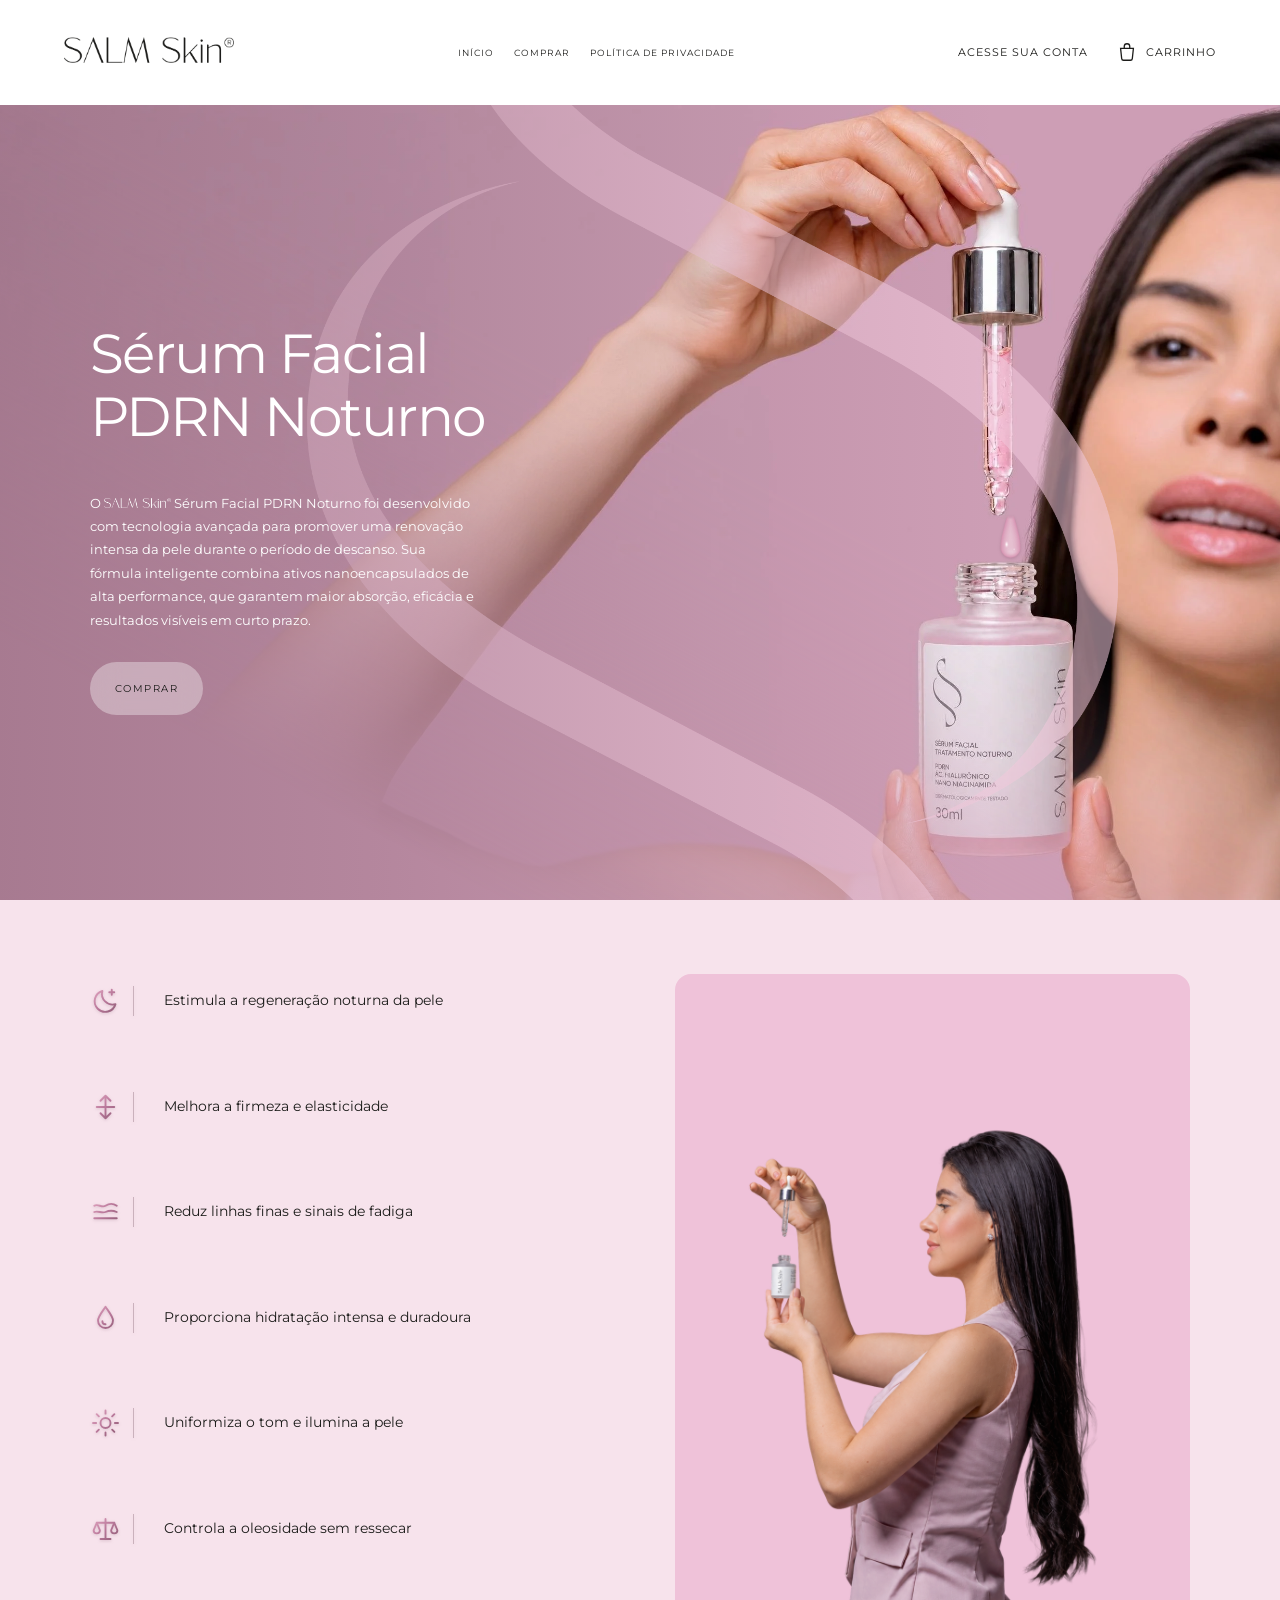
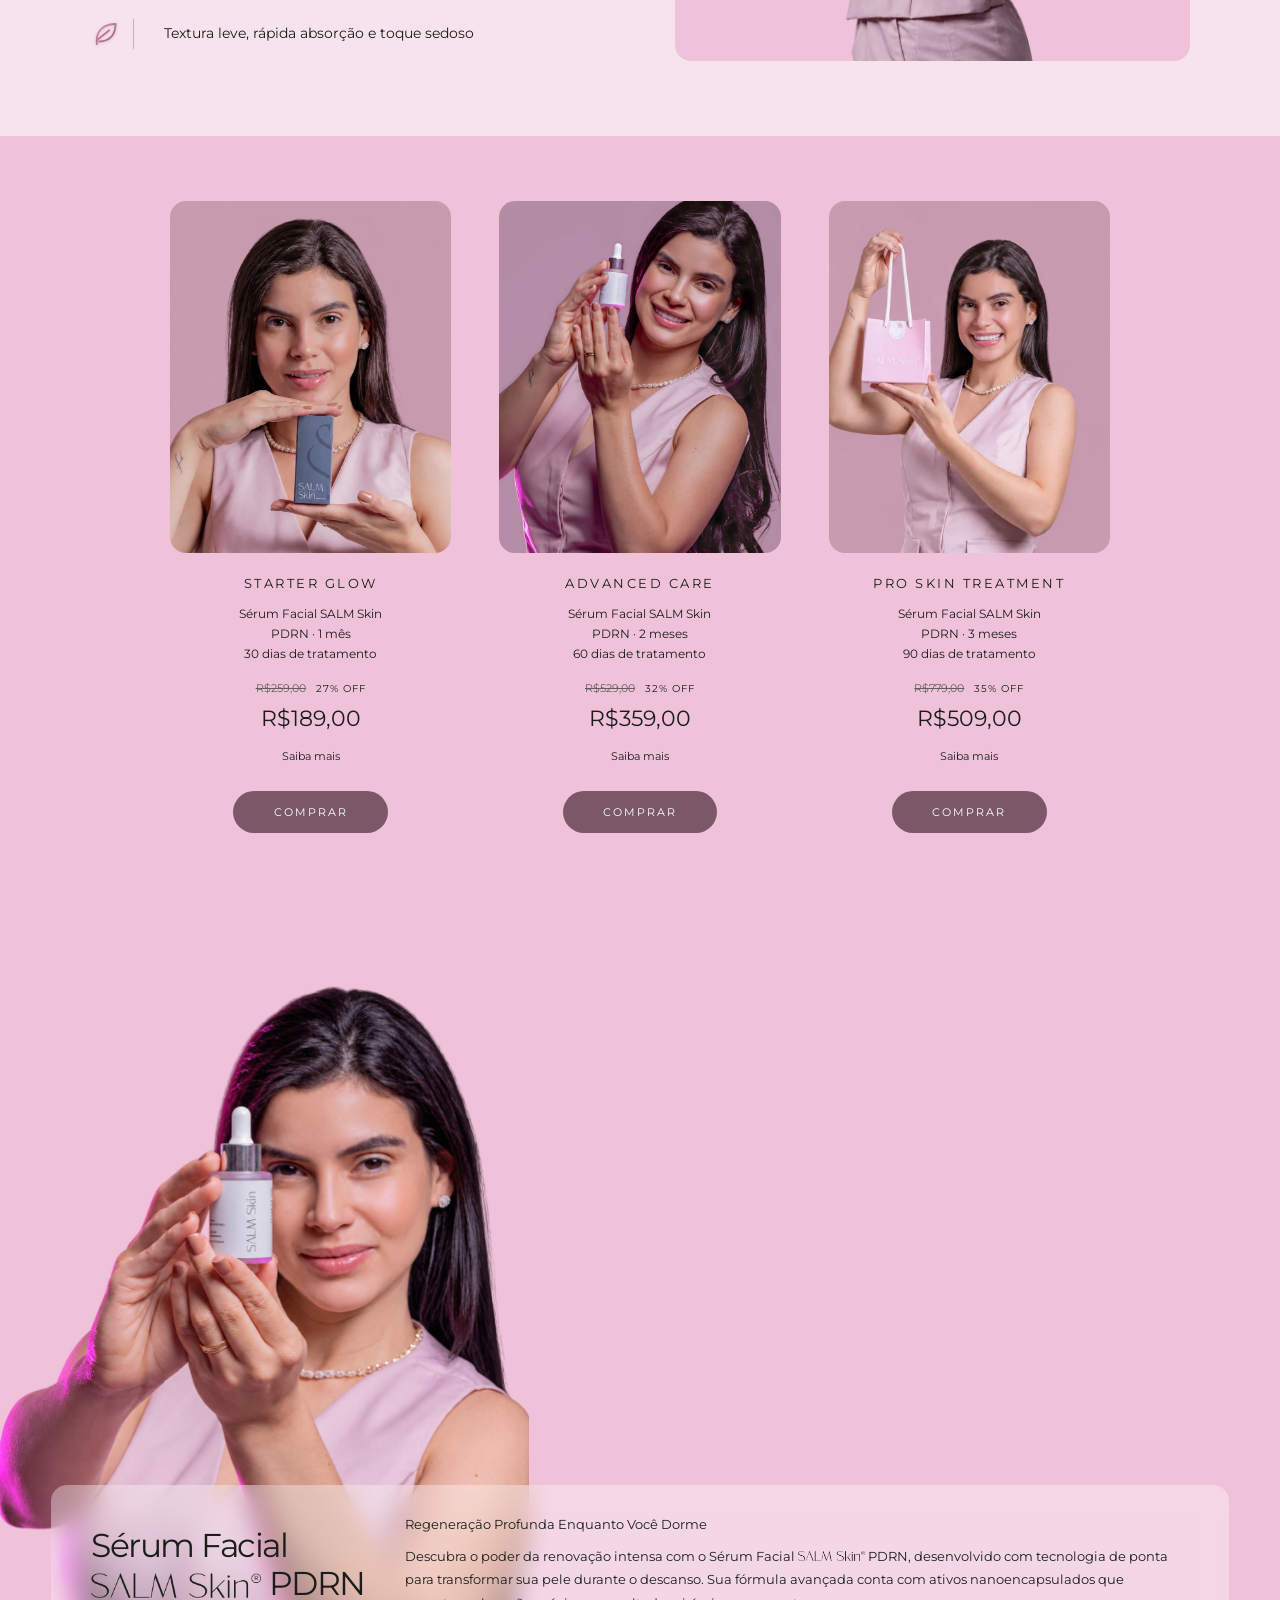
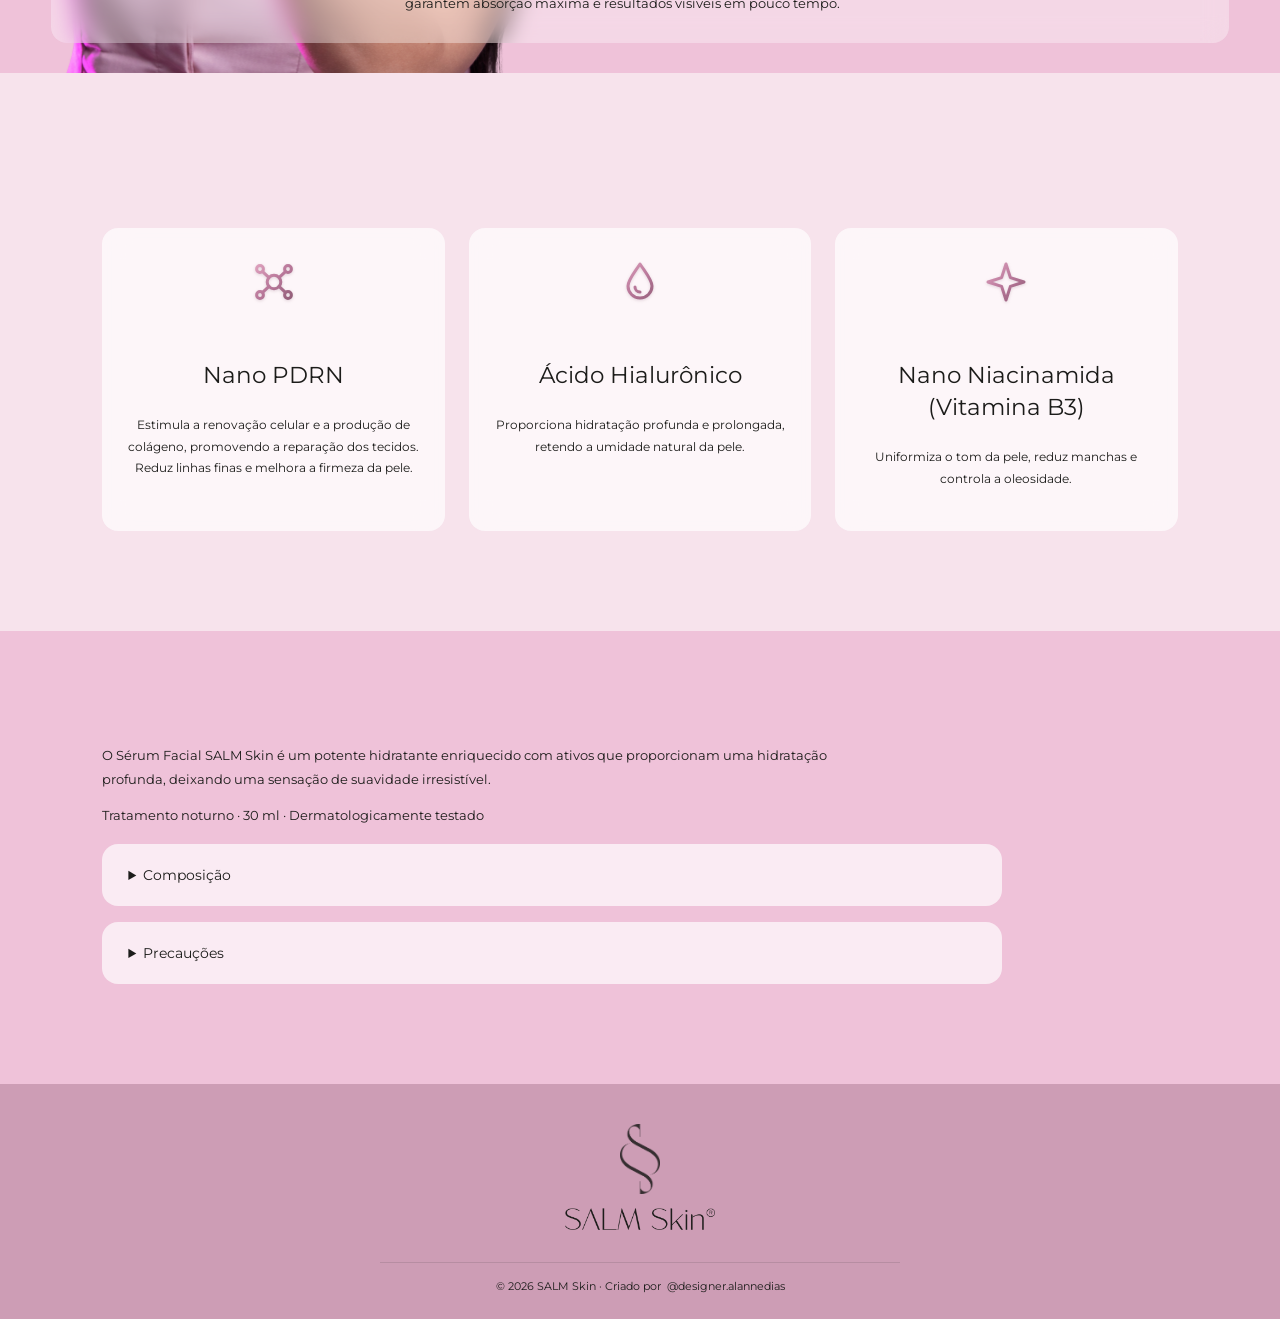
==== commit 91400908: "Publica o novo site SALM Skin com compra pela Nuvemshop O visual aprovado na prévia passa para o sit" ====
--- a/index.html
+++ b/index.html
@@ -1,3 +1,3 @@
-<!doctype html><html lang="pt-BR"><head><meta charset="UTF-8"><meta name="viewport" content="width=device-width,initial-scale=1"><title>SALM Skin</title><link rel="stylesheet" href="style.css"><link rel="stylesheet" href="loja/store.css"></head><body><div class="preview-flag">PRÉVIA DA LOJA · em aprovação pela cliente · nenhum pedido é feito de verdade</div><header><a href="index.html" aria-label="SALM Skin início"><img src="assets/wordmark.png" alt="SALM Skin"></a><nav><a href="#inicio">INÍCIO</a><a href="#serum">COMPRAR</a><a href="https://salmskin.lojavirtualnuvem.com.br/politica-de-privacidade">POLÍTICA DE PRIVACIDADE</a></nav><div class="header-right"><a class="shop" href="https://salmskin.lojavirtualnuvem.com.br/account/login">ACESSE SUA CONTA</a><a class="cart-link" href="carrinho.html" aria-label="Carrinho"><svg viewBox="0 0 24 24" aria-hidden="true"><path d="M5 8h14l-1.2 11.2a2 2 0 0 1-2 1.8H8.2a2 2 0 0 1-2-1.8Z"/><path d="M9 8V6a3 3 0 0 1 6 0v2"/></svg><b data-cart-count hidden>0</b>CARRINHO</a></div></header><main><section class="hero" id="inicio"><img class="hero-half-symbol" src="assets/symbol.png" alt="" aria-hidden="true"><div class="intro"><h1>Sérum Facial<br><em>PDRN Noturno</em></h1><p class="lead">O <img class="brand-inline" src="assets/wordmark.png" alt="SALM Skin"> Sérum Facial PDRN Noturno foi desenvolvido com tecnologia avançada para promover uma renovação intensa da pele durante o período de descanso. Sua fórmula inteligente combina ativos nanoencapsulados de alta performance, que garantem maior absorção, eficácia e resultados visíveis em curto prazo.</p><a class="button" href="#serum">O SÉRUM</a></div><div class="liquid-photo hero-photo"><div class="portrait-stage"><img src="assets/ritual-transparent.png" alt="Modelo com conta-gotas e frasco SALM Skin"><i class="serum-drop"></i><i class="serum-drop second"></i></div></div></section><section class="section benefits benefits-orbit"><div class="benefits-composition"><div class="benefits-side"><article class="benefit-point"><svg class="line-icon" viewBox="0 0 24 24" aria-hidden="true"><path d="M20 14.5A8.5 8.5 0 0 1 9.5 4 8.5 8.5 0 1 0 20 14.5Z"/><path d="M17 3v4M15 5h4"/></svg>Estimula a regeneração noturna da pele</article><article class="benefit-point"><svg class="line-icon" viewBox="0 0 24 24" aria-hidden="true"><path d="M12 3v18M8 7l4-4 4 4M8 17l4 4 4-4"/><path d="M5 12h14"/></svg>Melhora a firmeza e elasticidade</article><article class="benefit-point"><svg class="line-icon" viewBox="0 0 24 24" aria-hidden="true"><path d="M3 7c3-2 6 2 9 0s6-2 9 0"/><path d="M3 12c3-1.3 6 1.3 9 0s6-1.3 9 0"/><path d="M3 17h18"/></svg>Reduz linhas finas e sinais de fadiga</article><article class="benefit-point"><svg class="line-icon" viewBox="0 0 24 24" aria-hidden="true"><path d="M12 3c-3 4.5-6 8-6 11a6 6 0 0 0 12 0c0-3-3-6.5-6-11Z"/><path d="M9.5 14.5a2.5 2.5 0 0 0 2.5 2.5"/></svg>Proporciona hidratação intensa e duradoura</article><article class="benefit-point"><svg class="line-icon" viewBox="0 0 24 24" aria-hidden="true"><circle cx="12" cy="12" r="4"/><path d="M12 2v2.5M12 19.5V22M2 12h2.5M19.5 12H22M4.9 4.9l1.8 1.8M17.3 17.3l1.8 1.8M4.9 19.1l1.8-1.8M17.3 6.7l1.8-1.8"/></svg>Uniformiza o tom e ilumina a pele</article><article class="benefit-point"><svg class="line-icon" viewBox="0 0 24 24" aria-hidden="true"><path d="M12 4v16M8 20h8M5 7h14"/><path d="M5 7l-2.5 6a2.5 2.5 0 0 0 5 0Z"/><path d="M19 7l-2.5 6a2.5 2.5 0 0 0 5 0Z"/></svg>Controla a oleosidade sem ressecar</article><article class="benefit-point"><svg class="line-icon" viewBox="0 0 24 24" aria-hidden="true"><path d="M20 4C11 4 5 9 5 17v3"/><path d="M20 4c0 9-5 14-13 14"/><path d="M5 17 15 9"/></svg>Textura leve, rápida absorção e toque sedoso</article></div><div class="benefits-serum"><img class="benefits-photo" src="assets/serum-gota-foto.jpg" alt="Gota do Sérum Facial SALM Skin PDRN caindo no frasco"></div></div></section><section class="section catalog" id="serum"><div class="catalog-grid"><article><img class="catalog-image img-caixa" src="assets/produto-caixa.jpg" alt="Starter Glow: modelo segurando a caixa do Sérum SALM Skin"><h3>Starter Glow</h3><p class="cat-desc">Sérum Facial SALM Skin<br>PDRN · 1 mês<br>30 dias de tratamento</p><p class="cat-old"><del>R$259,00</del> <span>27% OFF</span></p><p class="cat-price"><strong>R$189,00</strong></p><details class="plan-details"><summary>Saiba mais</summary><p>Ideal para quem deseja iniciar sua jornada de cuidados com a SALM Skin. Este frasco é o ponto de partida para adaptar sua pele à tecnologia nanoencapsulada e sentir os primeiros sinais de renovação e viço.</p></details><a class="button" href="produto.html?p=starter-glow">VER PRODUTO</a><button class="btn-dark add-btn" data-add="starter-glow">ADICIONAR AO CARRINHO</button></article><article><img class="catalog-image" src="assets/serum-modelo-rosa.png" alt="Advanced Care"><h3>Advanced Care</h3><p class="cat-desc">Sérum Facial SALM Skin<br>PDRN · 2 meses<br>60 dias de tratamento</p><p class="cat-old"><del>R$529,00</del> <span>32% OFF</span></p><p class="cat-price"><strong>R$359,00</strong></p><details class="plan-details"><summary>Saiba mais</summary><p>Quando o cuidado vira rotina. Este kit com 2 séruns é focado em quem já busca resultados mais consistentes na uniformização do tom e na firmeza da pele. A constância potencializa a ação regeneradora do Nano PDRN.</p></details><a class="button" href="produto.html?p=advanced-care">VER PRODUTO</a><button class="btn-dark add-btn" data-add="advanced-care">ADICIONAR AO CARRINHO</button></article><article><img class="catalog-image img-sacola" src="assets/produto-sacola.jpg" alt="Pro Skin Treatment: modelo com a sacola SALM Skin"><h3>Pro Skin Treatment</h3><p class="cat-desc">Sérum Facial SALM Skin<br>PDRN · 3 meses<br>90 dias de tratamento</p><p class="cat-old"><del>R$779,00</del> <span>35% OFF</span></p><p class="cat-price"><strong>R$509,00</strong></p><details class="plan-details"><summary>Saiba mais</summary><p>BÔNUS EXCLUSIVO: Frete Grátis + Mini Guia Digital &quot;Rotina de Pele SALM Skin&quot;.<br><br>O protocolo recomendado para a transformação real da sua pele. Três meses é o ciclo ideal para que os ativos nanoencapsulados atuem profundamente em todas as camadas, entregando o máximo de regeneração, clareamento e rejuvenescimento.</p></details><a class="button" href="produto.html?p=pro-skin">VER PRODUTO</a><button class="btn-dark add-btn" data-add="pro-skin">ADICIONAR AO CARRINHO</button></article></div></section><section class="liquid-section serum-story"><div class="faithful-product"><img src="assets/serum-recorte.png" alt="Embalagem original do Sérum Facial SALM Skin PDRN"></div><div class="liquid-copy"><h2>Sérum Facial<br><em><img class="brand-inline" src="assets/wordmark.png" alt="SALM Skin"> PDRN</em></h2><p>Regeneração Profunda Enquanto Você Dorme</p><p>Descubra o poder da renovação intensa com o Sérum Facial <img class="brand-inline" src="assets/wordmark.png" alt="SALM Skin"> PDRN, desenvolvido com tecnologia de ponta para transformar sua pele durante o descanso. Sua fórmula avançada conta com ativos nanoencapsulados que garantem absorção máxima e resultados visíveis em pouco tempo.</p></div></section><section class="formula section"><svg width="0" height="0" style="position:absolute" aria-hidden="true"><defs><linearGradient id="pinkGlass" x1="0" y1="0" x2="1" y2="1"><stop offset="0" stop-color="#fbe6f0" stop-opacity=".9"/><stop offset=".55" stop-color="#e7a9c6" stop-opacity=".6"/><stop offset="1" stop-color="#c98aa9" stop-opacity=".75"/></linearGradient></defs></svg><div class="ingredients"><article><span class="glass-tile"><svg class="active-icon" viewBox="0 0 32 32" aria-hidden="true"><circle cx="16" cy="16" r="7"/><circle cx="6" cy="8" r="3"/><circle cx="26" cy="8" r="3"/><circle cx="6" cy="25" r="3"/><circle cx="26" cy="25" r="3"/></svg></span><h3>Nano PDRN</h3><p>Estimula a renovação celular e a produção de colágeno, promovendo a reparação dos tecidos. Reduz linhas finas e melhora a firmeza da pele.</p></article><article><span class="glass-tile"><svg class="active-icon" viewBox="0 0 32 32" aria-hidden="true"><path d="M16 2C13 8 5 15 5 21a11 11 0 0 0 22 0C27 15 19 8 16 2Z"/></svg></span><h3>Ácido Hialurônico</h3><p>Proporciona hidratação profunda e prolongada, retendo a umidade natural da pele.</p></article><article><span class="glass-tile"><svg class="active-icon" viewBox="0 0 32 32" aria-hidden="true"><path d="m16 1 4 10 11 5-11 4-4 11-5-11L1 16l10-5Z"/></svg></span><h3>Nano Niacinamida (Vitamina B3)</h3><p>Uniformiza o tom da pele, reduz manchas e controla a oleosidade.</p></article></div></section><section class="section label-info"><p>O Sérum Facial SALM Skin é um potente hidratante enriquecido com ativos que proporcionam uma hidratação profunda, deixando uma sensação de suavidade irresistível.</p><p>Tratamento noturno · 30 ml · Dermatologicamente testado</p><details><summary>Composição</summary><p>Aqua, Xanthan Gum, Panthenol, Niacinamide, Propylene Glycol, Diazolidinyl Urea, Parfum, Lecithin, Sodium Hyaluronate, Sodium DNA, Caprylic/Capric Triglyceride, Phenoxyethanol, Polysorbate 80, Sorbitan Stearate, Caprylyl Glycol, PCA Ethyl Cocoyl Arginate, Benzyl Salicylate, Limonene, Iodopropynyl Butylcarbamate, Cyanocobalamin, Lactic Acid.</p></details><details><summary>Precauções</summary><p>Mantenha fora do alcance das crianças, em local fresco e protegido dos raios solares. Caso o produto entre em contato com os olhos, lave imediatamente com água em abundância. No caso de irritação, suspenda o uso e, se necessário, procure orientação médica. Uso externo.</p></details></section></main><footer><img class="footer-symbol" src="assets/symbol.png" alt="Símbolo SALM Skin"><img src="assets/wordmark.png" alt="SALM Skin"><div class="creator-credit">© 2026 SALM Skin · Criado por <a href="https://www.instagram.com/designer.alannedias/" target="_blank" rel="noopener noreferrer">@designer.alannedias</a></div></footer><script src="app.js"></script><script src="loja/store.js"></script></body></html>
+<!doctype html><html lang="pt-BR"><head><meta charset="UTF-8"><meta name="viewport" content="width=device-width,initial-scale=1"><title>SALM Skin</title><link rel="stylesheet" href="style.css"><link rel="stylesheet" href="loja/store.css?v=pingo-largo-mao-15"></head><body><header><a href="#inicio" aria-label="SALM Skin início"><img src="assets/wordmark.png" alt="SALM Skin"></a><nav><a href="#inicio">INÍCIO</a><a href="#serum">COMPRAR</a><a href="https://salmskin.lojavirtualnuvem.com.br/politica-de-privacidade">POLÍTICA DE PRIVACIDADE</a></nav><div class="header-right"><a class="shop" href="https://salmskin.lojavirtualnuvem.com.br/account/login">ACESSE SUA CONTA</a><a class="cart-link" href="https://salmskin.lojavirtualnuvem.com.br/comprar/" aria-label="Carrinho"><svg viewBox="0 0 24 24" aria-hidden="true"><path d="M5 8h14l-1.2 11.2a2 2 0 0 1-2 1.8H8.2a2 2 0 0 1-2-1.8Z"/><path d="M9 8V6a3 3 0 0 1 6 0v2"/></svg>CARRINHO</a></div></header><main><section class="hero" id="inicio"><img class="hero-half-symbol" src="assets/symbol.png" alt="" aria-hidden="true"><i class="hero-watermark" aria-hidden="true"></i><div class="intro"><h1>Sérum Facial<br><em>PDRN Noturno</em></h1><p class="lead">O <img class="brand-inline" src="assets/wordmark.png" alt="SALM Skin"> Sérum Facial PDRN Noturno foi desenvolvido com tecnologia avançada para promover uma renovação intensa da pele durante o período de descanso. Sua fórmula inteligente combina ativos nanoencapsulados de alta performance, que garantem maior absorção, eficácia e resultados visíveis em curto prazo.</p><a class="button" href="#serum">COMPRAR</a></div><div class="liquid-photo hero-photo"><div class="portrait-stage"><img src="assets/hero-serum-transparente-v4.webp" data-desktop="assets/hero-banner-desktop.webp" data-mobile="assets/hero-serum-transparente-v4.webp" alt="Modelo com conta-gotas e frasco SALM Skin"><i class="serum-drop"></i><i class="serum-drop second"></i></div></div></section><section class="section benefits benefits-orbit"><div class="benefits-composition"><div class="benefits-side"><article class="benefit-point"><svg class="line-icon icon-std" viewBox="0 0 24 24" aria-hidden="true"><path d="M20 14.5A8.5 8.5 0 0 1 9.5 4 8.5 8.5 0 1 0 20 14.5Z"/><path d="M17 3v4M15 5h4"/></svg>Estimula a regeneração noturna da pele</article><article class="benefit-point"><svg class="line-icon icon-std" viewBox="0 0 24 24" aria-hidden="true"><path d="M12 3v18M8 7l4-4 4 4M8 17l4 4 4-4"/><path d="M5 12h14"/></svg>Melhora a firmeza e elasticidade</article><article class="benefit-point"><svg class="line-icon icon-std" viewBox="0 0 24 24" aria-hidden="true"><path d="M3 7c3-2 6 2 9 0s6-2 9 0"/><path d="M3 12c3-1.3 6 1.3 9 0s6-1.3 9 0"/><path d="M3 17h18"/></svg>Reduz linhas finas e sinais de fadiga</article><article class="benefit-point"><svg class="line-icon icon-std" viewBox="0 0 24 24" aria-hidden="true"><path d="M12 3c-3 4.5-6 8-6 11a6 6 0 0 0 12 0c0-3-3-6.5-6-11Z"/><path d="M9.5 14.5a2.5 2.5 0 0 0 2.5 2.5"/></svg>Proporciona hidratação intensa e duradoura</article><article class="benefit-point"><svg class="line-icon icon-std" viewBox="0 0 24 24" aria-hidden="true"><circle cx="12" cy="12" r="4"/><path d="M12 2v2.5M12 19.5V22M2 12h2.5M19.5 12H22M4.9 4.9l1.8 1.8M17.3 17.3l1.8 1.8M4.9 19.1l1.8-1.8M17.3 6.7l1.8-1.8"/></svg>Uniformiza o tom e ilumina a pele</article><article class="benefit-point"><svg class="line-icon icon-std" viewBox="0 0 24 24" aria-hidden="true"><path d="M12 4v16M8 20h8M5 7h14"/><path d="M5 7l-2.5 6a2.5 2.5 0 0 0 5 0Z"/><path d="M19 7l-2.5 6a2.5 2.5 0 0 0 5 0Z"/></svg>Controla a oleosidade sem ressecar</article><article class="benefit-point"><svg class="line-icon icon-std" viewBox="0 0 24 24" aria-hidden="true"><path d="M20 4C11 4 5 9 5 17v3"/><path d="M20 4c0 9-5 14-13 14"/><path d="M5 17 15 9"/></svg>Textura leve, rápida absorção e toque sedoso</article></div><div class="benefits-serum"><img class="benefits-photo" src="assets/ritual-transparent.png" alt="Gota do Sérum Facial SALM Skin PDRN caindo no frasco"></div></div></section><section class="section catalog" id="serum"><div class="catalog-grid"><article><img class="catalog-image img-caixa" src="assets/produto-caixa-centro.webp" alt="Starter Glow: modelo segurando a caixa do Sérum SALM Skin"><h3>Starter Glow</h3><p class="cat-desc">Sérum Facial SALM Skin<br>PDRN · 1 mês<br>30 dias de tratamento</p><p class="cat-old"><del>R$259,00</del> <span>27% OFF</span></p><p class="cat-price"><strong>R$189,00</strong></p><details class="plan-details"><summary>Saiba mais</summary><p>Ideal para quem deseja iniciar sua jornada de cuidados com a SALM Skin. Este frasco é o ponto de partida para adaptar sua pele à tecnologia nanoencapsulada e sentir os primeiros sinais de renovação e viço.</p></details><a class="btn-dark add-btn" href="https://salmskin.lojavirtualnuvem.com.br/produtos/serum-facial-salm-skin-pdrn/">COMPRAR</a></article><article><img class="catalog-image" src="assets/produto-sorriso-rosa.webp" alt="Advanced Care"><h3>Advanced Care</h3><p class="cat-desc">Sérum Facial SALM Skin<br>PDRN · 2 meses<br>60 dias de tratamento</p><p class="cat-old"><del>R$529,00</del> <span>32% OFF</span></p><p class="cat-price"><strong>R$359,00</strong></p><details class="plan-details"><summary>Saiba mais</summary><p>Quando o cuidado vira rotina. Este kit com 2 séruns é focado em quem já busca resultados mais consistentes na uniformização do tom e na firmeza da pele. A constância potencializa a ação regeneradora do Nano PDRN.</p></details><a class="btn-dark add-btn" href="https://salmskin.lojavirtualnuvem.com.br/produtos/serum-facial-salm-skin-pdrn-copia/">COMPRAR</a></article><article><img class="catalog-image img-sacola" src="assets/produto-sacola-perto.webp" alt="Pro Skin Treatment: modelo com a sacola SALM Skin"><h3>Pro Skin Treatment</h3><p class="cat-desc">Sérum Facial SALM Skin<br>PDRN · 3 meses<br>90 dias de tratamento</p><p class="cat-old"><del>R$779,00</del> <span>35% OFF</span></p><p class="cat-price"><strong>R$509,00</strong></p><details class="plan-details"><summary>Saiba mais</summary><p>BÔNUS EXCLUSIVO: Frete Grátis + Mini Guia Digital &quot;Rotina de Pele SALM Skin&quot;.<br><br>O protocolo recomendado para a transformação real da sua pele. Três meses é o ciclo ideal para que os ativos nanoencapsulados atuem profundamente em todas as camadas, entregando o máximo de regeneração, clareamento e rejuvenescimento.</p></details><a class="btn-dark add-btn" href="https://salmskin.lojavirtualnuvem.com.br/produtos/serum-facial-salm-skin-pdrn-copia1/">COMPRAR</a></article></div></section><section class="liquid-section serum-story"><div class="faithful-product"><img src="assets/serum-recorte.png" alt="Embalagem original do Sérum Facial SALM Skin PDRN"></div><div class="liquid-copy"><h2>Sérum Facial<br><em><img class="brand-inline" src="assets/wordmark.png" alt="SALM Skin"> PDRN</em></h2><p>Regeneração Profunda Enquanto Você Dorme</p><p>Descubra o poder da renovação intensa com o Sérum Facial <img class="brand-inline" src="assets/wordmark.png" alt="SALM Skin"> PDRN, desenvolvido com tecnologia de ponta para transformar sua pele durante o descanso. Sua fórmula avançada conta com ativos nanoencapsulados que garantem absorção máxima e resultados visíveis em pouco tempo.</p></div></section><section class="formula section"><svg width="0" height="0" style="position:absolute" aria-hidden="true"><defs><linearGradient id="pinkGlass" x1="0" y1="0" x2="1" y2="1"><stop offset="0" stop-color="#fbe6f0" stop-opacity=".9"/><stop offset=".55" stop-color="#e7a9c6" stop-opacity=".6"/><stop offset="1" stop-color="#c98aa9" stop-opacity=".75"/></linearGradient><linearGradient id="pinkLine" gradientUnits="userSpaceOnUse" x1="2" y1="2" x2="22" y2="22"><stop offset="0" stop-color="#e3a6c2"/><stop offset=".5" stop-color="#b9789a"/><stop offset="1" stop-color="#8c5a73"/></linearGradient></defs></svg><div class="ingredients"><article><span class="glass-tile"><svg class="active-icon icon-std" viewBox="0 0 24 24" aria-hidden="true"><circle cx="12" cy="12" r="3.4"/><circle cx="5" cy="5.5" r="1.7"/><circle cx="19" cy="5.5" r="1.7"/><circle cx="5" cy="18.5" r="1.7"/><circle cx="19" cy="18.5" r="1.7"/><path d="M6.3 6.8l3.2 3M17.7 6.8l-3.2 3M6.3 17.2l3.2-3M17.7 17.2l-3.2-3"/></svg></span><h3>Nano PDRN</h3><p>Estimula a renovação celular e a produção de colágeno, promovendo a reparação dos tecidos. Reduz linhas finas e melhora a firmeza da pele.</p></article><article><span class="glass-tile"><svg class="active-icon icon-std" viewBox="0 0 24 24" aria-hidden="true"><path d="M12 3c-3 4.5-6 8-6 11a6 6 0 0 0 12 0c0-3-3-6.5-6-11Z"/><path d="M9.5 14.5a2.5 2.5 0 0 0 2.5 2.5"/></svg></span><h3>Ácido Hialurônico</h3><p>Proporciona hidratação profunda e prolongada, retendo a umidade natural da pele.</p></article><article><span class="glass-tile"><svg class="active-icon icon-std" viewBox="0 0 24 24" aria-hidden="true"><path d="M12 3l2.2 6.8L21 12l-6.8 2.2L12 21l-2.2-6.8L3 12l6.8-2.2Z"/></svg></span><h3>Nano Niacinamida (Vitamina B3)</h3><p>Uniformiza o tom da pele, reduz manchas e controla a oleosidade.</p></article></div></section><section class="section label-info"><p>O Sérum Facial SALM Skin é um potente hidratante enriquecido com ativos que proporcionam uma hidratação profunda, deixando uma sensação de suavidade irresistível.</p><p>Tratamento noturno · 30 ml · Dermatologicamente testado</p><details><summary>Composição</summary><p>Aqua, Xanthan Gum, Panthenol, Niacinamide, Propylene Glycol, Diazolidinyl Urea, Parfum, Lecithin, Sodium Hyaluronate, Sodium DNA, Caprylic/Capric Triglyceride, Phenoxyethanol, Polysorbate 80, Sorbitan Stearate, Caprylyl Glycol, PCA Ethyl Cocoyl Arginate, Benzyl Salicylate, Limonene, Iodopropynyl Butylcarbamate, Cyanocobalamin, Lactic Acid.</p></details><details><summary>Precauções</summary><p>Mantenha fora do alcance das crianças, em local fresco e protegido dos raios solares. Caso o produto entre em contato com os olhos, lave imediatamente com água em abundância. No caso de irritação, suspenda o uso e, se necessário, procure orientação médica. Uso externo.</p></details></section></main><footer><img class="footer-symbol" src="assets/symbol.png" alt="Símbolo SALM Skin"><img src="assets/wordmark.png" alt="SALM Skin"><div class="creator-credit">© 2026 SALM Skin · Criado por <a href="https://www.instagram.com/designer.alannedias/" target="_blank" rel="noopener noreferrer">@designer.alannedias</a></div></footer><script src="app.js?v=frasco-mais-alto-11"></script><script src="loja/store.js"></script></body></html>
 
 
--- a/style.css
+++ b/style.css
@@ -53,4 +53,5 @@
 .benefits-orbit{background:#efc2d9!important;padding:75px 7%}.benefits-orbit>h2{text-align:center;font-size:clamp(30px,4vw,48px);margin:0 0 55px}.benefits-composition{display:grid;grid-template-columns:1fr .9fr 1fr;align-items:center;gap:35px;max-width:1180px;margin:auto}.benefits-side{display:flex;flex-direction:column;gap:35px}.benefit-point{display:grid;grid-template-columns:42px 1fr;align-items:center;gap:16px;font-size:13px;line-height:1.7}.benefit-point svg{width:40px;height:40px;padding:9px;fill:#1c1c1a;background:rgba(255,255,255,.68);border-radius:50%}.benefits-serum{position:relative;display:flex;flex-direction:column;align-items:center}.benefits-serum>img:first-child{width:100%;max-width:330px;height:410px;object-fit:contain;mix-blend-mode:multiply}.benefits-serum>.benefits-seal{width:26px;height:50px;object-fit:contain;margin-top:15px}@media(max-width:700px){.benefits-orbit{padding:55px 7%}.benefits-orbit>h2{margin-bottom:30px;font-size:30px}.benefits-composition{grid-template-columns:1fr;gap:28px}.benefits-serum{grid-row:1}.benefits-serum>img:first-child{height:300px;width:250px}.benefits-side{gap:22px}.benefit-point{font-size:13px}.benefits-serum>.benefits-seal{display:none}}
 
 .catalog-title{text-align:center;font-size:29px;letter-spacing:2px;margin:0 0 40px}.catalog-grid{max-width:1140px;width:100%;gap:24px}.catalog-grid>article{text-align:center;padding:16px;align-items:center}.catalog-image{aspect-ratio:4/3;height:auto;border-radius:16px!important;object-fit:cover;margin-bottom:20px}.catalog-grid>article h3{font-size:14px;line-height:1.6;min-height:68px;margin:16px 0 10px}.catalog-grid>article>span{align-self:center;background:transparent;font-size:10px;padding:0}.catalog-grid>article>p{font-size:12px;margin:8px 0 15px}.catalog-grid>article>p:first-of-type{display:flex;flex-direction:column;gap:6px}.catalog-grid>article strong{font-size:23px;font-weight:500}.plan-details{font-size:11px;width:100%;margin:4px 0 22px}.plan-details summary{cursor:pointer;list-style:none;padding:8px}.plan-details p{font-size:11px;line-height:1.8}.catalog-grid>article>.button{width:100%;margin-top:auto;min-height:44px;padding:15px}.catalog article:nth-child(2) .catalog-image{object-position:75% 40%}.catalog article:nth-child(3) .catalog-image{object-position:45% 52%}@media(max-width:700px){.catalog-grid{max-width:420px;gap:25px}.catalog-grid>article h3{min-height:0}.catalog-image{aspect-ratio:4/3}}
-@media(min-width:701px){.hero-photo .portrait-stage{top:0;bottom:auto;height:100%;width:auto;left:auto;right:8%}.hero-photo .portrait-stage>img{height:100%;width:auto}}.button,button,.whatsapp{background:rgba(255,255,255,.35)!important}.button:hover,button:hover,.whatsapp:hover{background:rgba(255,255,255,.6)!important}.catalog-grid>article{background:transparent!important;backdrop-filter:none!important;-webkit-backdrop-filter:none!important;padding:0!important;border-radius:0!important;overflow:visible}.catalog-grid>article .catalog-image{aspect-ratio:4/3;border-radius:16px!important;margin-bottom:20px}.catalog-grid>article h3{font-size:13px;letter-spacing:2.5px;text-transform:uppercase;font-weight:500;min-height:0;margin:0 0 10px}.catalog-grid>article>p.cat-desc{display:block;font-size:12px;line-height:1.7;color:#606060;margin:0 0 14px}.catalog-grid>article>p.cat-price{display:flex;flex-direction:row;align-items:baseline;justify-content:center;gap:10px;margin:0 0 6px}.cat-price strong{font-size:18px!important;font-weight:500}.cat-price del{font-size:11px;color:#606060}.cat-price span{font-size:10px;letter-spacing:1px;color:#606060}.catalog-grid>article .plan-details{margin:0 0 16px}.catalog-grid>article>.button{width:auto!important;min-width:55%;min-height:0;padding:13px 30px!important;margin-top:auto}.hero-photo .portrait-stage>img.hero-symbol{position:absolute;inset:auto;left:20%;top:4%;width:76%;height:91%;object-fit:contain;opacity:.08;z-index:0;pointer-events:none}.hero-photo .portrait-stage>img:not(.hero-symbol){position:relative;z-index:1}.hero-photo .portrait-stage .serum-drop{z-index:2}.benefit-point svg.line-icon{width:34px;height:34px;padding:0;background:none;border-radius:0;fill:none;stroke:#1c1c1a;stroke-width:1.3;stroke-linecap:round;stroke-linejoin:round}.benefits-serum>img:first-child{mix-blend-mode:normal;filter:drop-shadow(0 18px 22px rgba(96,96,96,.18))}header{background:rgba(255,255,255,.5)!important;backdrop-filter:blur(14px);-webkit-backdrop-filter:blur(14px);border-bottom:1px solid rgba(255,255,255,.6)!important}.hero-photo .portrait-stage>img.hero-symbol{left:30%;top:16%;width:56%;height:66%;filter:brightness(0) invert(1);opacity:.45}.benefits-serum>img:first-child{width:100%;max-width:320px;height:auto;aspect-ratio:3/4;object-fit:cover;border-radius:16px;filter:none;mix-blend-mode:normal}@media(max-width:700px){.benefits-serum>img:first-child{width:100%;max-width:300px;height:auto}}.catalog-grid{max-width:940px!important;gap:48px!important}.catalog-grid>article .catalog-image{aspect-ratio:4/5}@media(max-width:700px){.catalog-grid{max-width:340px!important;gap:40px!important}}.serum-story>.liquid-copy{background:rgba(255,255,255,.35);margin:50px 5% 50px 40%;padding:34px 48px}@media(max-width:700px){.serum-story>.liquid-copy{margin:-100px 5% 35px;padding:25px}}.benefits-serum>img.benefits-model{width:100%;max-width:340px;height:auto;aspect-ratio:1060/1484;object-fit:contain;border-radius:0;filter:none;mix-blend-mode:normal}@media(max-width:700px){.benefits-serum>img.benefits-model{max-width:280px;height:auto}}.benefits-serum>img.benefits-model{-webkit-mask-image:linear-gradient(to bottom,#000 72%,transparent 98%),linear-gradient(to right,transparent 0,#000 14%);-webkit-mask-composite:source-in;mask-image:linear-gradient(to bottom,#000 72%,transparent 98%),linear-gradient(to right,transparent 0,#000 14%);mask-composite:intersect}@media(min-width:701px){.benefit-point{position:relative}.benefits-side:first-child .benefit-point::after,.benefits-side:last-child .benefit-point::before{content:"";position:absolute;top:50%;width:46px;height:1px;background:#1c1c1a;opacity:.55}.benefits-side:first-child .benefit-point::after{left:calc(100% + 8px)}.benefits-side:last-child .benefit-point::before{right:calc(100% + 8px)}.benefits-side .benefit-point>i.dot{display:none}}@media(min-width:701px){.benefits-side:first-child .benefit-point::after{background:linear-gradient(#1c1c1a,#1c1c1a) left/100% 1px no-repeat;height:7px;margin-top:-3px;background-color:transparent}.benefits-side:first-child .benefit-point::after,.benefits-side:last-child .benefit-point::before{-webkit-mask:none}}.benefits-serum>img.benefits-model{-webkit-mask-image:linear-gradient(to bottom,#000 72%,transparent 98%),linear-gradient(to right,transparent 0,#000 14%,#000 86%,transparent 100%);mask-image:linear-gradient(to bottom,#000 72%,transparent 98%),linear-gradient(to right,transparent 0,#000 14%,#000 86%,transparent 100%)}@media(min-width:701px){.benefits-side:first-child .benefit-point::after,.benefits-side:last-child .benefit-point::before{height:7px;margin-top:-3px;width:56px;opacity:.6;background-color:transparent}.benefits-side:first-child .benefit-point::after{background:radial-gradient(circle,#1c1c1a 2.5px,transparent 3px) right center/7px 7px no-repeat,linear-gradient(#1c1c1a,#1c1c1a) left center/calc(100% - 4px) 1px no-repeat}.benefits-side:last-child .benefit-point::before{background:radial-gradient(circle,#1c1c1a 2.5px,transparent 3px) left center/7px 7px no-repeat,linear-gradient(#1c1c1a,#1c1c1a) right center/calc(100% - 4px) 1px no-repeat}}.benefits-orbit>h2.ad-title{display:flex;flex-direction:column;align-items:center;line-height:1;margin:0 0 50px;color:#7a5868}.ad-title .t-small{font-size:clamp(20px,2.4vw,32px);letter-spacing:.45em;margin-right:-.45em;font-weight:400}.ad-title .t-big{font-size:clamp(52px,7vw,96px);font-weight:600;letter-spacing:.02em;margin-top:6px}.benefits-side .benefit-point{display:flex;align-items:center;width:max-content;max-width:290px;background:rgba(110,78,94,.82);color:#fff;border-radius:14px;padding:12px 20px 12px 14px;font-size:13px;line-height:1.4;box-shadow:0 10px 24px rgba(80,50,65,.18);-webkit-backdrop-filter:blur(6px);backdrop-filter:blur(6px);position:relative;z-index:2}.benefits-side .benefit-point svg.line-icon{width:44px;height:30px;flex:0 0 44px;stroke:#fff;padding:0 12px 0 0;margin-right:14px;border-right:1px solid rgba(255,255,255,.55);box-sizing:border-box}.benefits-side .benefit-point::before,.benefits-side .benefit-point::after{content:none!important}@media(min-width:701px){.benefits-composition{grid-template-columns:1fr minmax(0,340px) 1fr;gap:0}.benefits-side{gap:26px}.benefits-side:first-child{align-items:flex-end;margin-right:-60px;z-index:2}.benefits-side:last-child{align-items:flex-start;margin-left:-60px;z-index:2}.benefits-side:first-child .benefit-point:nth-child(even){transform:translateX(-36px)}.benefits-side:last-child .benefit-point:nth-child(even){transform:translateX(36px)}}@media(max-width:700px){.benefits-side .benefit-point{width:100%;max-width:none}.benefits-orbit>h2.ad-title{margin-bottom:30px}}.benefits-orbit .ad-title span{color:#7a5868!important}.benefits-orbit .ad-title .t-big{font-weight:600;letter-spacing:.01em}.benefits-orbit .ad-title .t-big{font-weight:700}@media(min-width:701px){.hero .intro{min-height:720px;display:flex;flex-direction:column;justify-content:flex-end;padding-top:60px;padding-bottom:0;box-sizing:border-box}.hero .intro .button{align-self:flex-start;margin-bottom:0}}@media(min-width:1450px){.hero .intro{min-height:820px}}.benefits-orbit{background:#f7e3ec!important}.catalog-grid>article>p.cat-desc{margin:0 0 8px}.catalog-grid>article>p.cat-old{display:flex;justify-content:center;align-items:baseline;gap:10px;margin:6px 0 2px;font-size:11px;color:#606060}.cat-old del{color:#606060}.cat-old span{letter-spacing:1px;font-size:10px}.catalog-grid>article>p.cat-price{display:block;margin:0 0 8px}.catalog-grid>article>p.cat-price strong{font-size:22px!important}.catalog-grid>article .plan-details{margin:0 0 14px}.catalog-grid>article .plan-details summary{padding:4px}.benefits-orbit .benefits-composition{display:grid;grid-template-columns:1fr 1fr;grid-template-areas:"title img" "a img" "b img";grid-template-rows:auto auto 1fr;column-gap:70px;row-gap:0;max-width:1120px;align-items:start}.benefits-orbit .benefits-composition>h2.ad-title{grid-area:title;align-items:flex-start;margin:0 0 26px;text-align:left}.ad-title .t-small{margin-right:0}.benefits-orbit .benefits-side{grid-area:a;margin:0!important;gap:0;align-items:stretch!important}.benefits-orbit .benefits-side:last-child{grid-area:b}.benefits-orbit .benefits-serum{grid-area:img;align-self:stretch}.benefits-serum>img.benefits-photo{width:100%;height:100%;min-height:560px;max-height:720px;object-fit:cover;object-position:50% 40%;border-radius:16px;display:block}.benefits-side .benefit-point{width:100%!important;max-width:none!important;background:none!important;color:#1c1c1a;border-radius:0;padding:15px 0;box-shadow:none;-webkit-backdrop-filter:none;backdrop-filter:none;transform:none!important;border-bottom:1px solid rgba(96,96,96,.22);font-size:14px}.benefits-side .benefit-point svg.line-icon{stroke:#7a5868;border-right-color:rgba(122,88,104,.35)}@media(max-width:700px){.benefits-orbit .benefits-composition{grid-template-columns:1fr;grid-template-areas:"title" "img" "a" "b";grid-template-rows:auto;row-gap:0}.benefits-orbit .benefits-composition>h2.ad-title{align-items:center;margin-bottom:24px}.benefits-serum>img.benefits-photo{min-height:0;height:auto;aspect-ratio:4/5;margin-bottom:20px}}.benefits-orbit .benefits-composition{grid-template-columns:minmax(0,1fr) minmax(0,1fr)}.benefits-orbit .benefits-composition>h2.ad-title{display:flex;flex-direction:column;line-height:1}.benefits-orbit .ad-title .t-big{font-size:clamp(44px,5.4vw,78px)}@media(max-width:700px){.benefits-orbit .benefits-composition{grid-template-columns:minmax(0,1fr)}.benefits-orbit .ad-title .t-big{font-size:clamp(40px,12vw,56px)}}.benefits-serum>img.benefits-photo{max-width:none;width:100%}@media(min-width:701px){.hero .intro{padding-bottom:110px}}@media(min-width:701px){.hero-photo .portrait-stage{top:auto!important;bottom:0!important;height:122%!important;right:0!important}}.benefits-side .benefit-point{border-bottom:0!important;padding:12px 0}@media(min-width:701px){.serum-story>.liquid-copy{align-self:end;margin:50px 5% 70px 30%}}@media(min-width:701px){.hero-photo{overflow:visible!important}}.hero-photo .portrait-stage .serum-drop{width:1.25%;height:1.5%;margin-left:-.27%;background:radial-gradient(ellipse at 32% 28%,#fff 0%,#ffffffcc 18%,transparent 45%),linear-gradient(160deg,#f6d3e4 0%,#d79bbb 70%,#b97898 100%)!important;box-shadow:inset -1px -1px 2px rgba(96,50,72,.45),0 1px 2px rgba(96,50,72,.35)!important;border:0}.formula{background:#f7e3ec!important}footer>.footer-symbol{top:50%;transform:translateY(-50%);width:70px;height:120px}footer{min-height:170px}@media(max-width:700px){footer>.footer-symbol{top:auto;bottom:22px;transform:none;width:34px;height:60px;right:7%}}.sr-only{position:absolute!important;width:1px;height:1px;overflow:hidden;clip:rect(0 0 0 0);white-space:nowrap}@media(max-width:700px){.hero-photo{margin-top:-130px}}.hero-photo .portrait-stage .serum-drop{left:19.3%;top:37.9%;width:1%;height:1.25%;margin-left:0;border:1px solid rgba(255,255,255,.45)!important;border-radius:50% 50% 50% 50%/62% 62% 38% 38%;background:radial-gradient(ellipse at 35% 30%,rgba(255,255,255,.5) 0,rgba(255,255,255,0) 45%),rgba(250,232,242,.22)!important;box-shadow:inset 0 -1px 2px rgba(110,70,90,.28),0 1px 1px rgba(110,70,90,.12)!important;animation:dropFall 2.6s cubic-bezier(.55,0,.85,.45) infinite;transform-origin:50% 0}.hero-photo .portrait-stage .serum-drop.second{animation-delay:1.3s}@keyframes dropFall{0%{opacity:0;transform:translateY(0) scale(.3,.35)}25%{opacity:.85;transform:translateY(0) scale(.75,.8)}45%{opacity:.85;transform:translateY(8%) scale(.85,1.05)}80%{opacity:.85;transform:translateY(190%) scale(.8,1.15)}92%{opacity:.4;transform:translateY(225%) scale(.8,1)}100%{opacity:0;transform:translateY(240%) scale(.8,.9)}}.hero-photo .portrait-stage .serum-drop{border-color:rgba(255,255,255,.28)!important;box-shadow:inset 0 -1px 2px rgba(110,70,90,.32),inset 1px 1px 1px rgba(255,255,255,.35)!important}.glass-tile{display:inline-flex;align-items:center;justify-content:center;width:78px;height:78px;border-radius:24px;margin-bottom:6px;background:linear-gradient(145deg,rgba(255,255,255,.7),rgba(239,194,217,.35));border:1px solid rgba(255,255,255,.75);box-shadow:inset 0 1px 0 rgba(255,255,255,.95),inset 0 -6px 14px rgba(205,157,181,.25),0 10px 24px rgba(205,157,181,.35);-webkit-backdrop-filter:blur(10px);backdrop-filter:blur(10px)}.glass-tile svg.active-icon{width:40px;height:40px;fill:url(#pinkGlass)!important;stroke:rgba(255,255,255,.85);stroke-width:.7;filter:drop-shadow(0 2px 3px rgba(150,90,120,.3));opacity:1}@media(min-width:701px){.serum-story>.liquid-copy{display:grid;grid-template-columns:auto 1fr;column-gap:40px;align-items:center;margin:50px 4% 30px 30%;padding:26px 36px}.serum-story>.liquid-copy>h2{grid-row:1/3;margin:0;font-size:clamp(26px,2.6vw,38px)}.serum-story>.liquid-copy>h2 .brand-inline{width:170px}.serum-story>.liquid-copy>p{margin:4px 0}}.glass-tile{background:none!important;border:0!important;box-shadow:none!important;-webkit-backdrop-filter:none!important;backdrop-filter:none!important;width:auto;height:auto}.glass-tile svg.active-icon{width:52px;height:52px}@media(min-width:701px){.serum-story>.liquid-copy{margin:50px 4% 30px 4%;grid-template-columns:auto 1fr;padding:24px 40px}}.benefits-orbit .benefits-composition{grid-template-areas:"a img" "b img";grid-template-rows:auto 1fr}.benefits-orbit .benefits-side:first-child{align-self:end}@media(max-width:700px){.benefits-orbit .benefits-composition{grid-template-areas:"img" "a" "b"}}@media(min-width:701px){.benefits-orbit .benefits-composition{grid-template-areas:". img" "a img" "b img" ". img";grid-template-rows:1fr auto auto 1fr}.benefits-orbit .benefits-side:first-child{align-self:auto}}.hero-half-symbol{position:absolute;right:0;top:50%;height:92%;width:auto;transform:translate(50%,-50%);filter:brightness(0) invert(1);opacity:.45;z-index:0;pointer-events:none}.hero .hero-photo{z-index:1}.hero .intro{z-index:2}@media(max-width:700px){.hero-half-symbol{top:auto;bottom:0;height:55%;transform:translateX(50%)}}@media(min-width:701px){.benefits-orbit .benefits-composition{grid-template-areas:"list img";grid-template-rows:auto;grid-template-columns:minmax(0,1fr) minmax(0,1fr);align-items:stretch}.benefits-orbit .benefits-composition{position:relative}.benefits-orbit .benefits-side:first-child{grid-area:list;align-self:stretch;display:flex;flex-direction:column;justify-content:space-between;padding:0}.benefits-orbit .benefits-side:last-child{display:none}}.benefits-orbit .benefits-side{display:flex!important}@media(min-width:701px){.benefits-orbit .benefits-composition{grid-template-areas:"list img"}.benefits-orbit .benefits-side{grid-area:list}}@media(max-width:700px){.benefits-orbit .benefits-composition{grid-template-areas:"img" "list"}.benefits-orbit .benefits-side{grid-area:list}}@media(max-width:700px){.hero .hero-photo{margin-top:-20px!important;height:auto!important;aspect-ratio:1060/1150;overflow:hidden}.hero .hero-photo .portrait-stage{position:absolute;top:auto!important;bottom:0!important;left:0!important;width:100%!important;height:auto!important;transform:none!important}.hero .hero-photo .portrait-stage>img:not(.hero-symbol){width:100%!important;height:auto!important}}@media(max-width:700px){.hero{position:relative!important;display:block!important;min-height:860px!important;overflow:hidden}.hero .intro{position:relative;z-index:3;width:100%;padding:36px 7% 0!important}.hero .intro h1{font-size:40px}.hero .intro .lead{font-size:13px;max-width:62%;text-shadow:0 0 12px rgba(239,194,217,.9)}.hero .hero-photo{position:absolute!important;inset:auto -38% 0 auto!important;width:118%!important;margin:0!important;aspect-ratio:1060/1484!important;height:auto!important;overflow:visible;z-index:1}.hero .hero-photo .portrait-stage{bottom:0!important}}@media(max-width:700px){.hero .intro h1{font-size:15px!important;letter-spacing:.5px;line-height:1.4}}@media(max-width:700px){.hero{min-height:980px!important}.hero .hero-photo{width:150%!important;right:-52%!important}.hero .intro .lead{max-width:56%}.hero-photo .portrait-stage .serum-drop{width:1.6%!important;height:2%!important;border-color:rgba(255,255,255,.6)!important;background:radial-gradient(ellipse at 35% 30%,rgba(255,255,255,.7) 0,rgba(255,255,255,0) 50%),rgba(240,200,222,.45)!important;box-shadow:inset 0 -1px 2px rgba(110,70,90,.45),0 1px 2px rgba(110,70,90,.25)!important}}@media(max-width:700px){.hero{min-height:1110px!important}}@media(max-width:700px){.hero{display:flex!important;flex-direction:column!important;min-height:0!important}.hero .hero-photo{order:0;position:relative!important;inset:auto!important;width:100%!important;right:auto!important;margin:0!important;aspect-ratio:1060/1180!important;height:auto!important;overflow:hidden!important}.hero .hero-photo .portrait-stage{position:absolute!important;left:0!important;bottom:0!important;top:auto!important;width:100%!important;transform:none!important}.hero .intro{order:1;padding:28px 7% 44px!important}.hero .intro .lead{max-width:none!important;text-shadow:none!important}.hero-half-symbol{height:45%!important;bottom:auto!important;top:6%!important;transform:translateX(50%)!important}}.hero .intro h1,.hero .intro h1 em{color:#fff!important}@media(max-width:700px){.hero{position:relative!important;display:block!important;min-height:0!important}.hero .hero-photo{aspect-ratio:1060/1420!important}.hero .intro{position:absolute!important;left:0;right:0;bottom:0;z-index:3;padding:90px 7% 26px!important;background:linear-gradient(to bottom,rgba(122,88,104,0) 0,rgba(122,88,104,.55) 30%,rgba(122,88,104,.8) 100%)}.hero .intro .lead,.hero .intro .lead *{color:#fff!important;font-size:12.5px;line-height:1.7}.hero .intro .lead .brand-inline{filter:brightness(0) invert(1)}.hero .intro .button{min-height:40px;padding:10px 24px!important;margin-top:4px}}@media(max-width:700px){.hero .hero-photo{aspect-ratio:1060/1560!important}.hero .hero-photo .portrait-stage{width:128%!important;left:-22%!important;bottom:-16%!important}.hero .intro{padding-top:70px!important}.hero .intro h1{margin-bottom:10px}}@media(max-width:700px){.hero .hero-photo .portrait-stage{width:120%!important;left:-6%!important;bottom:-14%!important}}@media(max-width:700px){.hero .hero-photo{aspect-ratio:1060/1290!important}.hero .intro{padding:40px 7% 22px!important;background:linear-gradient(to bottom,rgba(122,88,104,0) 0,rgba(122,88,104,.6) 22%,rgba(122,88,104,.82) 100%)!important}.hero .intro .lead,.hero .intro .lead *{font-size:12px!important;line-height:1.6!important}.hero .intro .lead{margin:8px 0 14px}.hero .intro h1{margin:0}.hero .intro .button{min-height:36px;padding:8px 22px!important}}footer .creator-credit{order:99;flex-basis:100%;width:100%;text-align:center;margin-top:18px;padding-top:16px;border-top:1px solid rgba(28,28,26,.12)}footer{flex-direction:column!important;align-items:center!important;justify-content:center!important;text-align:center;gap:14px!important;min-height:0!important;padding:40px 7% 26px!important}footer>.footer-symbol{position:static!important;transform:none!important;width:40px!important;height:70px!important;opacity:.85}footer>img:not(.footer-symbol){margin:0 auto}footer .creator-credit{max-width:520px}.catalog-grid>article .catalog-image.img-caixa{object-position:50% 42%!important}.catalog-grid>article .catalog-image.img-sacola{object-position:45% 38%!important}+@media(min-width:701px){.hero-photo .portrait-stage{top:0;bottom:auto;height:100%;width:auto;left:auto;right:8%}.hero-photo .portrait-stage>img{height:100%;width:auto}}.button,button,.whatsapp{background:rgba(255,255,255,.35)!important}.button:hover,button:hover,.whatsapp:hover{background:rgba(255,255,255,.6)!important}.catalog-grid>article{background:transparent!important;backdrop-filter:none!important;-webkit-backdrop-filter:none!important;padding:0!important;border-radius:0!important;overflow:visible}.catalog-grid>article .catalog-image{aspect-ratio:4/3;border-radius:16px!important;margin-bottom:20px}.catalog-grid>article h3{font-size:13px;letter-spacing:2.5px;text-transform:uppercase;font-weight:500;min-height:0;margin:0 0 10px}.catalog-grid>article>p.cat-desc{display:block;font-size:12px;line-height:1.7;color:#606060;margin:0 0 14px}.catalog-grid>article>p.cat-price{display:flex;flex-direction:row;align-items:baseline;justify-content:center;gap:10px;margin:0 0 6px}.cat-price strong{font-size:18px!important;font-weight:500}.cat-price del{font-size:11px;color:#606060}.cat-price span{font-size:10px;letter-spacing:1px;color:#606060}.catalog-grid>article .plan-details{margin:0 0 16px}.catalog-grid>article>.button{width:auto!important;min-width:55%;min-height:0;padding:13px 30px!important;margin-top:auto}.hero-photo .portrait-stage>img.hero-symbol{position:absolute;inset:auto;left:20%;top:4%;width:76%;height:91%;object-fit:contain;opacity:.08;z-index:0;pointer-events:none}.hero-photo .portrait-stage>img:not(.hero-symbol){position:relative;z-index:1}.hero-photo .portrait-stage .serum-drop{z-index:2}.benefit-point svg.line-icon{width:34px;height:34px;padding:0;background:none;border-radius:0;fill:none;stroke:#1c1c1a;stroke-width:1.3;stroke-linecap:round;stroke-linejoin:round}.benefits-serum>img:first-child{mix-blend-mode:normal;filter:drop-shadow(0 18px 22px rgba(96,96,96,.18))}header{background:rgba(255,255,255,.5)!important;backdrop-filter:blur(14px);-webkit-backdrop-filter:blur(14px);border-bottom:1px solid rgba(255,255,255,.6)!important}.hero-photo .portrait-stage>img.hero-symbol{left:30%;top:16%;width:56%;height:66%;filter:brightness(0) invert(1);opacity:.45}.benefits-serum>img:first-child{width:100%;max-width:320px;height:auto;aspect-ratio:3/4;object-fit:cover;border-radius:16px;filter:none;mix-blend-mode:normal}@media(max-width:700px){.benefits-serum>img:first-child{width:100%;max-width:300px;height:auto}}.catalog-grid{max-width:940px!important;gap:48px!important}.catalog-grid>article .catalog-image{aspect-ratio:4/5}@media(max-width:700px){.catalog-grid{max-width:340px!important;gap:40px!important}}.serum-story>.liquid-copy{background:rgba(255,255,255,.35);margin:50px 5% 50px 40%;padding:34px 48px}@media(max-width:700px){.serum-story>.liquid-copy{margin:-100px 5% 35px;padding:25px}}.benefits-serum>img.benefits-model{width:100%;max-width:340px;height:auto;aspect-ratio:1060/1484;object-fit:contain;border-radius:0;filter:none;mix-blend-mode:normal}@media(max-width:700px){.benefits-serum>img.benefits-model{max-width:280px;height:auto}}.benefits-serum>img.benefits-model{-webkit-mask-image:linear-gradient(to bottom,#000 72%,transparent 98%),linear-gradient(to right,transparent 0,#000 14%);-webkit-mask-composite:source-in;mask-image:linear-gradient(to bottom,#000 72%,transparent 98%),linear-gradient(to right,transparent 0,#000 14%);mask-composite:intersect}@media(min-width:701px){.benefit-point{position:relative}.benefits-side:first-child .benefit-point::after,.benefits-side:last-child .benefit-point::before{content:"";position:absolute;top:50%;width:46px;height:1px;background:#1c1c1a;opacity:.55}.benefits-side:first-child .benefit-point::after{left:calc(100% + 8px)}.benefits-side:last-child .benefit-point::before{right:calc(100% + 8px)}.benefits-side .benefit-point>i.dot{display:none}}@media(min-width:701px){.benefits-side:first-child .benefit-point::after{background:linear-gradient(#1c1c1a,#1c1c1a) left/100% 1px no-repeat;height:7px;margin-top:-3px;background-color:transparent}.benefits-side:first-child .benefit-point::after,.benefits-side:last-child .benefit-point::before{-webkit-mask:none}}.benefits-serum>img.benefits-model{-webkit-mask-image:linear-gradient(to bottom,#000 72%,transparent 98%),linear-gradient(to right,transparent 0,#000 14%,#000 86%,transparent 100%);mask-image:linear-gradient(to bottom,#000 72%,transparent 98%),linear-gradient(to right,transparent 0,#000 14%,#000 86%,transparent 100%)}@media(min-width:701px){.benefits-side:first-child .benefit-point::after,.benefits-side:last-child .benefit-point::before{height:7px;margin-top:-3px;width:56px;opacity:.6;background-color:transparent}.benefits-side:first-child .benefit-point::after{background:radial-gradient(circle,#1c1c1a 2.5px,transparent 3px) right center/7px 7px no-repeat,linear-gradient(#1c1c1a,#1c1c1a) left center/calc(100% - 4px) 1px no-repeat}.benefits-side:last-child .benefit-point::before{background:radial-gradient(circle,#1c1c1a 2.5px,transparent 3px) left center/7px 7px no-repeat,linear-gradient(#1c1c1a,#1c1c1a) right center/calc(100% - 4px) 1px no-repeat}}.benefits-orbit>h2.ad-title{display:flex;flex-direction:column;align-items:center;line-height:1;margin:0 0 50px;color:#7a5868}.ad-title .t-small{font-size:clamp(20px,2.4vw,32px);letter-spacing:.45em;margin-right:-.45em;font-weight:400}.ad-title .t-big{font-size:clamp(52px,7vw,96px);font-weight:600;letter-spacing:.02em;margin-top:6px}.benefits-side .benefit-point{display:flex;align-items:center;width:max-content;max-width:290px;background:rgba(110,78,94,.82);color:#fff;border-radius:14px;padding:12px 20px 12px 14px;font-size:13px;line-height:1.4;box-shadow:0 10px 24px rgba(80,50,65,.18);-webkit-backdrop-filter:blur(6px);backdrop-filter:blur(6px);position:relative;z-index:2}.benefits-side .benefit-point svg.line-icon{width:44px;height:30px;flex:0 0 44px;stroke:#fff;padding:0 12px 0 0;margin-right:14px;border-right:1px solid rgba(255,255,255,.55);box-sizing:border-box}.benefits-side .benefit-point::before,.benefits-side .benefit-point::after{content:none!important}@media(min-width:701px){.benefits-composition{grid-template-columns:1fr minmax(0,340px) 1fr;gap:0}.benefits-side{gap:26px}.benefits-side:first-child{align-items:flex-end;margin-right:-60px;z-index:2}.benefits-side:last-child{align-items:flex-start;margin-left:-60px;z-index:2}.benefits-side:first-child .benefit-point:nth-child(even){transform:translateX(-36px)}.benefits-side:last-child .benefit-point:nth-child(even){transform:translateX(36px)}}@media(max-width:700px){.benefits-side .benefit-point{width:100%;max-width:none}.benefits-orbit>h2.ad-title{margin-bottom:30px}}.benefits-orbit .ad-title span{color:#7a5868!important}.benefits-orbit .ad-title .t-big{font-weight:600;letter-spacing:.01em}.benefits-orbit .ad-title .t-big{font-weight:700}@media(min-width:701px){.hero .intro{min-height:720px;display:flex;flex-direction:column;justify-content:flex-end;padding-top:60px;padding-bottom:0;box-sizing:border-box}.hero .intro .button{align-self:flex-start;margin-bottom:0}}@media(min-width:1450px){.hero .intro{min-height:820px}}.benefits-orbit{background:#f7e3ec!important}.catalog-grid>article>p.cat-desc{margin:0 0 8px}.catalog-grid>article>p.cat-old{display:flex;justify-content:center;align-items:baseline;gap:10px;margin:6px 0 2px;font-size:11px;color:#606060}.cat-old del{color:#606060}.cat-old span{letter-spacing:1px;font-size:10px}.catalog-grid>article>p.cat-price{display:block;margin:0 0 8px}.catalog-grid>article>p.cat-price strong{font-size:22px!important}.catalog-grid>article .plan-details{margin:0 0 14px}.catalog-grid>article .plan-details summary{padding:4px}.benefits-orbit .benefits-composition{display:grid;grid-template-columns:1fr 1fr;grid-template-areas:"title img" "a img" "b img";grid-template-rows:auto auto 1fr;column-gap:70px;row-gap:0;max-width:1120px;align-items:start}.benefits-orbit .benefits-composition>h2.ad-title{grid-area:title;align-items:flex-start;margin:0 0 26px;text-align:left}.ad-title .t-small{margin-right:0}.benefits-orbit .benefits-side{grid-area:a;margin:0!important;gap:0;align-items:stretch!important}.benefits-orbit .benefits-side:last-child{grid-area:b}.benefits-orbit .benefits-serum{grid-area:img;align-self:stretch}.benefits-serum>img.benefits-photo{width:100%;height:100%;min-height:560px;max-height:720px;object-fit:cover;object-position:50% 40%;border-radius:16px;display:block}.benefits-side .benefit-point{width:100%!important;max-width:none!important;background:none!important;color:#1c1c1a;border-radius:0;padding:15px 0;box-shadow:none;-webkit-backdrop-filter:none;backdrop-filter:none;transform:none!important;border-bottom:1px solid rgba(96,96,96,.22);font-size:14px}.benefits-side .benefit-point svg.line-icon{stroke:#7a5868;border-right-color:rgba(122,88,104,.35)}@media(max-width:700px){.benefits-orbit .benefits-composition{grid-template-columns:1fr;grid-template-areas:"title" "img" "a" "b";grid-template-rows:auto;row-gap:0}.benefits-orbit .benefits-composition>h2.ad-title{align-items:center;margin-bottom:24px}.benefits-serum>img.benefits-photo{min-height:0;height:auto;aspect-ratio:4/5;margin-bottom:20px}}.benefits-orbit .benefits-composition{grid-template-columns:minmax(0,1fr) minmax(0,1fr)}.benefits-orbit .benefits-composition>h2.ad-title{display:flex;flex-direction:column;line-height:1}.benefits-orbit .ad-title .t-big{font-size:clamp(44px,5.4vw,78px)}@media(max-width:700px){.benefits-orbit .benefits-composition{grid-template-columns:minmax(0,1fr)}.benefits-orbit .ad-title .t-big{font-size:clamp(40px,12vw,56px)}}.benefits-serum>img.benefits-photo{max-width:none;width:100%}@media(min-width:701px){.hero .intro{padding-bottom:110px}}@media(min-width:701px){.hero-photo .portrait-stage{top:auto!important;bottom:0!important;height:122%!important;right:0!important}}.benefits-side .benefit-point{border-bottom:0!important;padding:12px 0}@media(min-width:701px){.serum-story>.liquid-copy{align-self:end;margin:50px 5% 70px 30%}}@media(min-width:701px){.hero-photo{overflow:visible!important}}.hero-photo .portrait-stage .serum-drop{width:1.25%;height:1.5%;margin-left:-.27%;background:radial-gradient(ellipse at 32% 28%,#fff 0%,#ffffffcc 18%,transparent 45%),linear-gradient(160deg,#f6d3e4 0%,#d79bbb 70%,#b97898 100%)!important;box-shadow:inset -1px -1px 2px rgba(96,50,72,.45),0 1px 2px rgba(96,50,72,.35)!important;border:0}.formula{background:#f7e3ec!important}footer>.footer-symbol{top:50%;transform:translateY(-50%);width:70px;height:120px}footer{min-height:170px}@media(max-width:700px){footer>.footer-symbol{top:auto;bottom:22px;transform:none;width:34px;height:60px;right:7%}}.sr-only{position:absolute!important;width:1px;height:1px;overflow:hidden;clip:rect(0 0 0 0);white-space:nowrap}@media(max-width:700px){.hero-photo{margin-top:-130px}}.hero-photo .portrait-stage .serum-drop{left:19.3%;top:37.9%;width:1%;height:1.25%;margin-left:0;border:1px solid rgba(255,255,255,.45)!important;border-radius:50% 50% 50% 50%/62% 62% 38% 38%;background:radial-gradient(ellipse at 35% 30%,rgba(255,255,255,.5) 0,rgba(255,255,255,0) 45%),rgba(250,232,242,.22)!important;box-shadow:inset 0 -1px 2px rgba(110,70,90,.28),0 1px 1px rgba(110,70,90,.12)!important;animation:dropFall 2.6s cubic-bezier(.55,0,.85,.45) infinite;transform-origin:50% 0}.hero-photo .portrait-stage .serum-drop.second{animation-delay:1.3s}@keyframes dropFall{0%{opacity:0;transform:translateY(0) scale(.3,.35)}25%{opacity:.85;transform:translateY(0) scale(.75,.8)}45%{opacity:.85;transform:translateY(8%) scale(.85,1.05)}80%{opacity:.85;transform:translateY(190%) scale(.8,1.15)}92%{opacity:.4;transform:translateY(225%) scale(.8,1)}100%{opacity:0;transform:translateY(240%) scale(.8,.9)}}.hero-photo .portrait-stage .serum-drop{border-color:rgba(255,255,255,.28)!important;box-shadow:inset 0 -1px 2px rgba(110,70,90,.32),inset 1px 1px 1px rgba(255,255,255,.35)!important}.glass-tile{display:inline-flex;align-items:center;justify-content:center;width:78px;height:78px;border-radius:24px;margin-bottom:6px;background:linear-gradient(145deg,rgba(255,255,255,.7),rgba(239,194,217,.35));border:1px solid rgba(255,255,255,.75);box-shadow:inset 0 1px 0 rgba(255,255,255,.95),inset 0 -6px 14px rgba(205,157,181,.25),0 10px 24px rgba(205,157,181,.35);-webkit-backdrop-filter:blur(10px);backdrop-filter:blur(10px)}.glass-tile svg.active-icon{width:40px;height:40px;fill:url(#pinkGlass)!important;stroke:rgba(255,255,255,.85);stroke-width:.7;filter:drop-shadow(0 2px 3px rgba(150,90,120,.3));opacity:1}@media(min-width:701px){.serum-story>.liquid-copy{display:grid;grid-template-columns:auto 1fr;column-gap:40px;align-items:center;margin:50px 4% 30px 30%;padding:26px 36px}.serum-story>.liquid-copy>h2{grid-row:1/3;margin:0;font-size:clamp(26px,2.6vw,38px)}.serum-story>.liquid-copy>h2 .brand-inline{width:170px}.serum-story>.liquid-copy>p{margin:4px 0}}.glass-tile{background:none!important;border:0!important;box-shadow:none!important;-webkit-backdrop-filter:none!important;backdrop-filter:none!important;width:auto;height:auto}.glass-tile svg.active-icon{width:52px;height:52px}@media(min-width:701px){.serum-story>.liquid-copy{margin:50px 4% 30px 4%;grid-template-columns:auto 1fr;padding:24px 40px}}.benefits-orbit .benefits-composition{grid-template-areas:"a img" "b img";grid-template-rows:auto 1fr}.benefits-orbit .benefits-side:first-child{align-self:end}@media(max-width:700px){.benefits-orbit .benefits-composition{grid-template-areas:"img" "a" "b"}}@media(min-width:701px){.benefits-orbit .benefits-composition{grid-template-areas:". img" "a img" "b img" ". img";grid-template-rows:1fr auto auto 1fr}.benefits-orbit .benefits-side:first-child{align-self:auto}}.hero-half-symbol{position:absolute;right:0;top:50%;height:92%;width:auto;transform:translate(50%,-50%);filter:brightness(0) invert(1);opacity:.45;z-index:0;pointer-events:none}.hero .hero-photo{z-index:1}.hero .intro{z-index:2}@media(max-width:700px){.hero-half-symbol{top:auto;bottom:0;height:55%;transform:translateX(50%)}}@media(min-width:701px){.benefits-orbit .benefits-composition{grid-template-areas:"list img";grid-template-rows:auto;grid-template-columns:minmax(0,1fr) minmax(0,1fr);align-items:stretch}.benefits-orbit .benefits-composition{position:relative}.benefits-orbit .benefits-side:first-child{grid-area:list;align-self:stretch;display:flex;flex-direction:column;justify-content:space-between;padding:0}.benefits-orbit .benefits-side:last-child{display:none}}.benefits-orbit .benefits-side{display:flex!important}@media(min-width:701px){.benefits-orbit .benefits-composition{grid-template-areas:"list img"}.benefits-orbit .benefits-side{grid-area:list}}@media(max-width:700px){.benefits-orbit .benefits-composition{grid-template-areas:"img" "list"}.benefits-orbit .benefits-side{grid-area:list}}@media(max-width:700px){.hero .hero-photo{margin-top:-20px!important;height:auto!important;aspect-ratio:1060/1150;overflow:hidden}.hero .hero-photo .portrait-stage{position:absolute;top:auto!important;bottom:0!important;left:0!important;width:100%!important;height:auto!important;transform:none!important}.hero .hero-photo .portrait-stage>img:not(.hero-symbol){width:100%!important;height:auto!important}}@media(max-width:700px){.hero{position:relative!important;display:block!important;min-height:860px!important;overflow:hidden}.hero .intro{position:relative;z-index:3;width:100%;padding:36px 7% 0!important}.hero .intro h1{font-size:40px}.hero .intro .lead{font-size:13px;max-width:62%;text-shadow:0 0 12px rgba(239,194,217,.9)}.hero .hero-photo{position:absolute!important;inset:auto -38% 0 auto!important;width:118%!important;margin:0!important;aspect-ratio:1060/1484!important;height:auto!important;overflow:visible;z-index:1}.hero .hero-photo .portrait-stage{bottom:0!important}}@media(max-width:700px){.hero .intro h1{font-size:15px!important;letter-spacing:.5px;line-height:1.4}}@media(max-width:700px){.hero{min-height:980px!important}.hero .hero-photo{width:150%!important;right:-52%!important}.hero .intro .lead{max-width:56%}.hero-photo .portrait-stage .serum-drop{width:1.6%!important;height:2%!important;border-color:rgba(255,255,255,.6)!important;background:radial-gradient(ellipse at 35% 30%,rgba(255,255,255,.7) 0,rgba(255,255,255,0) 50%),rgba(240,200,222,.45)!important;box-shadow:inset 0 -1px 2px rgba(110,70,90,.45),0 1px 2px rgba(110,70,90,.25)!important}}@media(max-width:700px){.hero{min-height:1110px!important}}@media(max-width:700px){.hero{display:flex!important;flex-direction:column!important;min-height:0!important}.hero .hero-photo{order:0;position:relative!important;inset:auto!important;width:100%!important;right:auto!important;margin:0!important;aspect-ratio:1060/1180!important;height:auto!important;overflow:hidden!important}.hero .hero-photo .portrait-stage{position:absolute!important;left:0!important;bottom:0!important;top:auto!important;width:100%!important;transform:none!important}.hero .intro{order:1;padding:28px 7% 44px!important}.hero .intro .lead{max-width:none!important;text-shadow:none!important}.hero-half-symbol{height:45%!important;bottom:auto!important;top:6%!important;transform:translateX(50%)!important}}.hero .intro h1,.hero .intro h1 em{color:#fff!important}@media(max-width:700px){.hero{position:relative!important;display:block!important;min-height:0!important}.hero .hero-photo{aspect-ratio:1060/1420!important}.hero .intro{position:absolute!important;left:0;right:0;bottom:0;z-index:3;padding:90px 7% 26px!important;background:linear-gradient(to bottom,rgba(122,88,104,0) 0,rgba(122,88,104,.55) 30%,rgba(122,88,104,.8) 100%)}.hero .intro .lead,.hero .intro .lead *{color:#fff!important;font-size:12.5px;line-height:1.7}.hero .intro .lead .brand-inline{filter:brightness(0) invert(1)}.hero .intro .button{min-height:40px;padding:10px 24px!important;margin-top:4px}}@media(max-width:700px){.hero .hero-photo{aspect-ratio:1060/1560!important}.hero .hero-photo .portrait-stage{width:128%!important;left:-22%!important;bottom:-16%!important}.hero .intro{padding-top:70px!important}.hero .intro h1{margin-bottom:10px}}@media(max-width:700px){.hero .hero-photo .portrait-stage{width:120%!important;left:-6%!important;bottom:-14%!important}}@media(max-width:700px){.hero .hero-photo{aspect-ratio:1060/1290!important}.hero .intro{padding:40px 7% 22px!important;background:linear-gradient(to bottom,rgba(122,88,104,0) 0,rgba(122,88,104,.6) 22%,rgba(122,88,104,.82) 100%)!important}.hero .intro .lead,.hero .intro .lead *{font-size:12px!important;line-height:1.6!important}.hero .intro .lead{margin:8px 0 14px}.hero .intro h1{margin:0}.hero .intro .button{min-height:36px;padding:8px 22px!important}}footer .creator-credit{order:99;flex-basis:100%;width:100%;text-align:center;margin-top:18px;padding-top:16px;border-top:1px solid rgba(28,28,26,.12)}
+footer{flex-direction:column!important;align-items:center!important;justify-content:center!important;text-align:center;gap:14px!important;min-height:0!important;padding:40px 7% 26px!important}footer>.footer-symbol{position:static!important;transform:none!important;width:40px!important;height:70px!important;opacity:.85}footer>img:not(.footer-symbol){margin:0 auto}footer .creator-credit{max-width:520px}.catalog-grid>article .catalog-image.img-caixa{object-position:50% 42%!important}.catalog-grid>article .catalog-image.img-sacola{object-position:45% 38%!important}.hero-photo .portrait-stage .serum-drop{width:1.05%!important;height:1.5%!important;margin-left:.05%!important;border:0!important;border-radius:0!important;box-shadow:none!important;background:url("data:image/svg+xml,%3Csvg xmlns='http://www.w3.org/2000/svg' viewBox='0 0 20 28'%3E%3Cdefs%3E%3CradialGradient id='g' cx='.38' cy='.62' r='.6'%3E%3Cstop offset='0' stop-color='%23fff' stop-opacity='.05'/%3E%3Cstop offset='.7' stop-color='%23f6dbe8' stop-opacity='.18'/%3E%3Cstop offset='1' stop-color='%239a6a80' stop-opacity='.55'/%3E%3C/radialGradient%3E%3C/defs%3E%3Cpath d='M10 1C10 1 2 13 2 19a8 8 0 0 0 16 0C18 13 10 1 10 1Z' fill='url(%23g)' stroke='%23ffffff' stroke-opacity='.55' stroke-width='.8'/%3E%3Cellipse cx='7' cy='18' rx='1.6' ry='3' fill='%23fff' fill-opacity='.75'/%3E%3Cpath d='M5 23a6 5 0 0 0 9 1' fill='none' stroke='%23fff' stroke-opacity='.4' stroke-width='.8'/%3E%3C/svg%3E") center/contain no-repeat!important;filter:drop-shadow(0 .5px .5px rgba(90,50,70,.25));transform-origin:50% 0;animation:dropReal 2.8s infinite!important}.hero-photo .portrait-stage .serum-drop.second{animation-delay:1.4s!important}@keyframes dropReal{0%{opacity:0;transform:translateY(-15%) scale(.25,.2)}10%{opacity:1}38%{opacity:1;transform:translateY(0) scale(.85,.8);animation-timing-function:ease-in}46%{transform:translateY(10%) scale(.8,1.08);animation-timing-function:cubic-bezier(.5,0,1,.6)}78%{opacity:1;transform:translateY(205%) scale(.85,1.05)}84%{opacity:0;transform:translateY(225%) scale(1.1,.6)}100%{opacity:0;transform:translateY(225%) scale(1.1,.6)}}@media(max-width:700px){.hero-photo .portrait-stage .serum-drop{width:1.05%!important;height:1.5%!important}}@media(prefers-reduced-motion:reduce){.hero-photo .portrait-stage .serum-drop{animation:none!important;opacity:0}}@media(max-width:700px){.hero .hero-photo .portrait-stage{width:134%!important;left:-11%!important;bottom:-9%!important}}@media(max-width:700px){.hero .hero-photo{aspect-ratio:1060/1420!important}.hero .hero-photo .portrait-stage{bottom:-13%!important}}@media(max-width:700px){.hero .hero-photo{aspect-ratio:auto!important;height:calc(100svh - 120px)!important;min-height:600px}.hero .hero-photo .portrait-stage{width:152%!important;left:-24%!important;bottom:-13%!important}.hero .intro{padding-top:60px!important}}@media(max-width:700px){.hero .hero-photo .portrait-stage{left:-17%!important}}@media(max-width:700px){.hero .intro h1{font-size:20px!important}}svg.icon-std{fill:none!important;stroke:url(#pinkLine)!important;stroke-width:1.5!important;stroke-linecap:round;stroke-linejoin:round;filter:drop-shadow(0 1px 1.5px rgba(140,90,115,.25))!important;opacity:1!important}.benefit-point svg.icon-std{width:30px!important;height:30px!important}.glass-tile svg.icon-std{width:48px!important;height:48px!important}.glass-tile svg.active-icon.icon-std,.benefit-point svg.line-icon.icon-std{fill:none!important;stroke:url(#pinkLine)!important}
--- a/loja/store.css
+++ b/loja/store.css
@@ -60,4 +60,183 @@
 .preview-flag{background:#7a5868;color:#fff!important;text-align:center;font-size:11px;letter-spacing:1.5px;padding:8px 16px}
 .preview-flag *{color:#fff!important}
 @media(max-width:800px){.pdp,.cart-wrap{grid-template-columns:1fr;gap:28px}.summary{position:static}.form{grid-template-columns:1fr}.header-right{gap:14px}.header-right .shop{display:none}}
-.catalog-grid>article>.add-btn{width:auto;min-width:55%;margin-top:10px;min-height:42px;padding:0 24px}.catalog-grid>article>.button{margin-top:auto}@media(max-width:800px){.pdp,.cart-wrap{grid-template-columns:minmax(0,1fr)}.buy-row .btn-dark,.buy-row .btn-light{flex:1 1 100%}.page{padding:40px 6% 70px}}.cep-row input{min-width:0}.cep-row .btn-light{flex:0 0 auto;padding:0 18px}@media(max-width:600px){.cart-item{grid-template-columns:72px minmax(0,1fr);gap:14px}.cart-item img{width:72px;height:72px}.cart-item .ci-right{grid-column:1/-1;flex-direction:row;align-items:center;justify-content:space-between}}+.catalog-grid>article>.add-btn{width:auto;min-width:55%;margin-top:10px;min-height:42px;padding:0 24px}.catalog-grid>article>.button{margin-top:auto}@media(max-width:800px){.pdp,.cart-wrap{grid-template-columns:minmax(0,1fr)}.buy-row .btn-dark,.buy-row .btn-light{flex:1 1 100%}.page{padding:40px 6% 70px}}.cep-row input{min-width:0}.cep-row .btn-light{flex:0 0 auto;padding:0 18px}@media(max-width:600px){.cart-item{grid-template-columns:72px minmax(0,1fr);gap:14px}.cart-item img{width:72px;height:72px}.cart-item .ci-right{grid-column:1/-1;flex-direction:row;align-items:center;justify-content:space-between}}
+/* Texto branco na apresentação do sérum. */
+.hero .intro .lead,.hero .intro .lead *{color:#fff!important}.hero .intro .lead .brand-inline{filter:brightness(0) invert(1)}
+
+/* Fotos harmonizadas e gota animada da apresentação. */
+.hero-photo .portrait-stage{position:absolute;inset:0 0 0 auto;height:100%;width:auto;aspect-ratio:2/3;line-height:0}.hero-photo .portrait-stage>img{display:block;width:100%;height:100%;object-fit:fill}.hero-photo .portrait-stage .serum-drop{left:41.5%;top:51.5%;width:1.05%;height:.85%;border:0;border-radius:55% 55% 65% 65%;background:linear-gradient(110deg,#fff9,#efc2d999 45%,#cd9db5b0);box-shadow:inset 1px 0 1px #fffc,inset -1px -1px 2px #cd9db5a0;animation:salmPinkDrip 2.6s ease-in infinite!important}.hero-photo .portrait-stage .serum-drop.second{display:none}@keyframes salmPinkDrip{0%,18%{top:51.5%;opacity:0;transform:scale(.4)}30%{top:51.5%;opacity:.9;transform:scale(.8,1.15)}85%{top:57.5%;opacity:.9;transform:scale(.8,1.3)}100%{top:58%;opacity:0;transform:scale(1.1,.4)}}.benefits-serum{background:#efc2d9;border-radius:16px;overflow:hidden}.benefits-serum .benefits-photo{object-fit:contain!important;object-position:center bottom!important;background:transparent!important}@media(prefers-reduced-motion:reduce){.hero-photo .portrait-stage .serum-drop{animation:none!important;display:none}}
+/* Fotografia preenche toda a abertura; coordenadas da gota acompanham o recorte. */
+.hero{isolation:isolate;background:#cd9db5!important}
+.hero .hero-photo{position:absolute!important;inset:0!important;width:100%!important;height:100%!important;z-index:0}
+.hero .hero-photo .portrait-stage{position:absolute!important;inset:0!important;width:100%!important;height:100%!important;aspect-ratio:auto!important}
+.hero .hero-photo .portrait-stage>img{width:100%!important;height:100%!important;object-fit:cover!important;object-position:50% 50%!important}
+.hero:after{content:"";position:absolute;inset:0;z-index:1;pointer-events:none;background:linear-gradient(90deg,rgba(94,55,74,.37),transparent 65%)}
+.hero .intro{z-index:3!important}
+.hero .hero-photo .portrait-stage .serum-drop{position:absolute;left:var(--drip-x,42%)!important;top:var(--drip-start,51.5%);width:9px!important;height:13px!important;z-index:2;background:radial-gradient(ellipse at 28% 24%,#fffd,transparent 35%),linear-gradient(120deg,#efc2d9aa,#cd9db5dd)!important;box-shadow:inset -1px -1px 2px #915a754d,inset 1px 0 1px #fffe!important;animation:salmFullPhotoDrip 2.1s ease-in infinite!important}
+@keyframes salmFullPhotoDrip{0%,12%{top:var(--drip-start,51.5%);opacity:0;transform:translateX(-50%) scale(.25)}25%{top:var(--drip-start,51.5%);opacity:1;transform:translateX(-50%) scale(.75,1)}85%{top:var(--drip-end,58%);opacity:1;transform:translateX(-50%) scale(.8,1.35)}100%{top:var(--drip-end,58%);opacity:0;transform:translateX(-50%) scale(1.4,.3)}}
+@media(max-width:800px){.hero .hero-photo{position:absolute!important;inset:0!important;width:100%!important;height:100%!important}.hero .intro{position:relative!important}.hero:after{background:linear-gradient(90deg,rgba(94,55,74,.42),rgba(94,55,74,.05))}}
+@media(prefers-reduced-motion:reduce){.hero .hero-photo .portrait-stage .serum-drop{animation:none!important;display:none}}
+
+/* Mobile: mantém a proporção integral 2:3 da fotografia, sem recortar. */
+@media(max-width:800px){
+ .hero{display:block!important;width:100%;height:auto!important;min-height:0!important;max-height:none!important;aspect-ratio:2/3;padding:0!important}
+ .hero .hero-photo,.hero .hero-photo .portrait-stage{position:absolute!important;inset:0!important;width:100%!important;height:100%!important}
+ .hero .hero-photo .portrait-stage>img{object-fit:contain!important;object-position:center!important}
+ .hero .intro{position:absolute!important;inset:auto auto 6% 5%!important;width:43%!important;max-width:none!important;padding:0!important;margin:0!important}
+ .hero .intro h1{font-size:clamp(18px,5vw,28px)!important;line-height:1.14;margin:0 0 16px!important;letter-spacing:-.5px}
+ .hero .intro .lead{font-size:clamp(10px,2.45vw,13px)!important;line-height:1.55!important;margin:0 0 16px!important;max-width:none}
+ .hero .intro .button{padding:12px 16px!important;font-size:9px!important;min-height:0}
+}
+
+/* Benefícios no mobile: fotografia à direita, texto sobreposto ao lado. */
+@media(max-width:800px){
+ .benefits-orbit{overflow:hidden;padding:45px 6%!important}
+ .benefits-composition{position:relative!important;display:block!important;min-height:620px}
+ .benefits-composition .benefits-serum{position:absolute!important;inset:0 -12% 0 auto!important;width:80%!important;height:100%!important;z-index:0;background:transparent!important;overflow:visible}
+ .benefits-composition .benefits-serum .benefits-photo{width:100%!important;height:100%!important;object-fit:contain!important;object-position:right center!important}
+ .benefits-composition .benefits-side{position:relative!important;z-index:2;display:flex!important;flex-direction:column;gap:14px!important;width:68%!important;padding:12px 0}
+ .benefits-composition .benefit-point{font-size:12px!important;line-height:1.5!important;padding:10px 9px;background:rgba(255,255,255,.32);backdrop-filter:blur(4px);border-radius:12px;display:grid;grid-template-columns:26px 1fr;gap:9px}
+ .benefits-composition .benefit-point svg{width:25px!important;height:25px!important;margin:0!important}
+}
+
+/* Desktop mostra a fotografia integral, com preenchimento rosa ao lado. */
+@media(min-width:801px){
+ .hero{min-height:760px!important;height:calc(100svh - 105px)!important;max-height:1050px!important}
+ .hero .hero-photo .portrait-stage>img{object-fit:contain!important;object-position:right center!important}
+ .hero .hero-photo{background:#cd9db5}
+}
+.hero .hero-photo .portrait-stage .serum-drop:not(.second){display:block!important;visibility:visible!important}
+@media(max-width:800px){.hero{height:150vw!important;min-height:0!important;max-height:none!important;aspect-ratio:auto!important}}
+
+/* Mobile: texto sem placas retangulares sobre a fotografia. */
+@media(max-width:800px){.hero .intro,.hero .intro .lead,.benefits-composition .benefit-point{background:transparent!important;box-shadow:none!important;backdrop-filter:none!important;-webkit-backdrop-filter:none!important}.hero .intro:before,.hero .intro:after{display:none!important}}
+
+/* Mobile: imagem integral primeiro, apresentação em bloco separado abaixo. */
+@media(max-width:800px){
+ .hero{display:flex!important;flex-direction:column!important;height:auto!important;min-height:0!important;max-height:none!important;aspect-ratio:auto!important;overflow:hidden}
+ .hero .hero-photo{order:1;position:relative!important;inset:auto!important;width:100%!important;height:auto!important;aspect-ratio:2/3;flex:none}
+ .hero .hero-photo .portrait-stage{position:absolute!important;inset:0!important;width:100%!important;height:100%!important}
+ .hero .intro{order:2;position:relative!important;inset:auto!important;width:100%!important;max-width:none!important;padding:36px 7% 40px!important;margin:0!important;background:transparent!important;box-shadow:none!important;backdrop-filter:none!important}
+ .hero .intro h1{font-size:30px!important;line-height:1.2;margin:0 0 22px!important}
+ .hero .intro .lead{font-size:14px!important;line-height:1.8!important;margin:0 0 25px!important;max-width:none!important}
+ .hero .intro .button{font-size:10px!important;padding:16px 24px!important}
+ .hero:after{display:none!important}
+}
+
+/* Computador: recorte editorial preenche o banner; mobile preserva foto inteira. */
+@media(min-width:801px){
+ .hero .hero-photo .portrait-stage>img{object-fit:cover!important;object-position:50% 50%!important}
+}
+
+/* Modelo ocupa a altura disponível na composição mobile de benefícios. */
+@media(max-width:800px){
+ .benefits-composition .benefits-serum{inset:0 -3% 0 auto!important;width:72%!important;height:100%!important;overflow:hidden!important}
+ .benefits-composition .benefits-serum .benefits-photo{width:100%!important;height:100%!important;object-fit:contain!important;object-position:right bottom!important;transform:scale(1.72);transform-origin:right bottom;max-width:none!important}
+}
+
+/* A gota da fotografia foi retirada; esta gota se forma e cai no frasco. */
+.hero .hero-photo .portrait-stage .serum-drop:not(.second){width:var(--drip-width,16px)!important;height:var(--drip-height,26px)!important;border-radius:50%!important;background:radial-gradient(ellipse at 28% 20%,#ffffffef 0%,#ffffff66 14%,transparent 32%),radial-gradient(ellipse at 60% 65%,#efc2d999,#cd9db588 65%,#ffffffaa)!important;border:1px solid #ffffff99!important;box-shadow:inset -2px -2px 3px #9c617b77,inset 2px 1px 2px #fff9,0 1px 2px #915a7533!important;animation:salmRealFallingDrop 1.9s cubic-bezier(.4,0,.9,.65) infinite!important}
+@keyframes salmRealFallingDrop{0%{top:var(--drip-start);opacity:0;transform:translate(-50%,-20%) scale(.2,.2)}18%{top:var(--drip-start);opacity:1;transform:translate(-50%,-5%) scale(.55,.65)}40%{top:var(--drip-start);opacity:1;transform:translate(-50%,10%) scale(.75,1.1)}88%{top:var(--drip-end);opacity:1;transform:translate(-50%,-40%) scale(.8,1.2)}100%{top:var(--drip-end);opacity:0;transform:translate(-50%,-10%) scale(1.25,.25)}}
+
+@media(min-width:801px){.hero .hero-photo .portrait-stage>img{object-position:50% 66%!important}}
+
+.hero .hero-photo .portrait-stage .serum-drop:not(.second){border:0!important;border-radius:0!important;background:url("data:image/svg+xml,%3Csvg%20xmlns%3D%22http%3A%2F%2Fwww.w3.org%2F2000%2Fsvg%22%20viewBox%3D%220%200%2020%2032%22%3E%3Cdefs%3E%3CradialGradient%20id%3D%22g%22%20cx%3D%22.32%22%20cy%3D%22.45%22%20r%3D%22.7%22%3E%3Cstop%20offset%3D%220%22%20stop-color%3D%22%23fff%22%20stop-opacity%3D%22.6%22%2F%3E%3Cstop%20offset%3D%22.45%22%20stop-color%3D%22%23efc2d9%22%20stop-opacity%3D%22.4%22%2F%3E%3Cstop%20offset%3D%221%22%20stop-color%3D%22%23b87899%22%20stop-opacity%3D%22.7%22%2F%3E%3C%2FradialGradient%3E%3C%2Fdefs%3E%3Cpath%20d%3D%22M10%201C9%209%201%2016%201%2022a9%209%200%200%200%2018%200C19%2016%2011%209%2010%201Z%22%20fill%3D%22url(%23g)%22%20stroke%3D%22%23fff%22%20stroke-opacity%3D%22.8%22%20stroke-width%3D%22.8%22%2F%3E%3Cellipse%20cx%3D%226%22%20cy%3D%2222%22%20rx%3D%221.5%22%20ry%3D%223%22%20fill%3D%22%23fff%22%20fill-opacity%3D%22.8%22%2F%3E%3C%2Fsvg%3E") center/100% 100% no-repeat!important;box-shadow:none!important;filter:drop-shadow(0 1px 1px rgba(100,50,75,.25));opacity:1;animation:salmRealFallingDrop 1.9s cubic-bezier(.4,0,.9,.65) infinite!important}
+
+/* Gota fotográfica de sérum, sem contorno ou preenchimento vetorial. */
+.hero .hero-photo .portrait-stage .serum-drop:not(.second){background:url("../assets/serum-gota-fotografica.webp") center/100% 100% no-repeat!important;border:0!important;border-radius:0!important;filter:none!important;box-shadow:none!important;width:calc(var(--drip-width,16px)*1.2)!important;height:var(--drip-height,26px)!important}
+
+/* Foto sem fundo, enquadramento afastado e frasco visível. */
+.hero .hero-photo{background:transparent!important}
+@media(min-width:801px){
+ .hero .hero-photo{width:62%!important;inset:0 0 0 auto!important;overflow:hidden!important}
+ .hero .hero-photo .portrait-stage{inset:-170px 0 auto auto!important;height:calc(100% + 170px)!important;width:auto!important;aspect-ratio:2/3!important}
+ .hero .hero-photo .portrait-stage>img{object-fit:contain!important;object-position:center!important}
+}
+@media(max-width:800px){
+ .hero .hero-photo{width:100%!important;inset:auto!important}
+ .hero .hero-photo .portrait-stage{inset:0!important;width:100%!important;height:100%!important;aspect-ratio:2/3!important}
+ .hero .hero-photo .portrait-stage>img{object-fit:contain!important;object-position:center!important}
+}
+
+/* Pingo mais largo e recorte desktop até a mão do conta-gotas. */
+.hero .hero-photo .portrait-stage .serum-drop:not(.second){width:calc(var(--drip-width,16px)*1.65)!important}
+@media(min-width:801px){
+ .hero .hero-photo .portrait-stage{inset:0 0 auto auto!important;height:100%!important;width:auto!important;aspect-ratio:2/3!important}
+}
+body .hero .hero-photo .portrait-stage .serum-drop:not(.second){background:url("data:image/svg+xml,%3Csvg xmlns='http://www.w3.org/2000/svg' viewBox='0 0 20 26'%3E%3Cdefs%3E%3CradialGradient id='b' cx='.4' cy='.7' r='.62'%3E%3Cstop offset='0' stop-color='%23fff4f9' stop-opacity='.45'/%3E%3Cstop offset='.62' stop-color='%23f3c3da' stop-opacity='.55'/%3E%3Cstop offset='1' stop-color='%23b56f92' stop-opacity='.9'/%3E%3C/radialGradient%3E%3ClinearGradient id='r' x1='0' y1='0' x2='0' y2='1'%3E%3Cstop offset='0' stop-color='%23fff' stop-opacity='0'/%3E%3Cstop offset='1' stop-color='%23fff' stop-opacity='.9'/%3E%3C/linearGradient%3E%3C/defs%3E%3Cpath d='M10 .8C10 .8 3 10.6 3 17.2a7 7 0 0 0 14 0C17 10.6 10 .8 10 .8Z' fill='url%28%23b%29' stroke='%23ffffff' stroke-opacity='.7' stroke-width='.6'/%3E%3Cellipse cx='7.2' cy='15.2' rx='1.5' ry='3.2' fill='%23fff' fill-opacity='.9' transform='rotate%28-12 7.2 15.2%29'/%3E%3Cpath d='M6 21.6a5.2 4 0 0 0 8.2 .6' fill='none' stroke='url%28%23r%29' stroke-width='1'/%3E%3Ccircle cx='12.6' cy='18.6' r='.7' fill='%23fff' fill-opacity='.7'/%3E%3C/svg%3E") center/contain no-repeat!important;width:calc(var(--drip-width,16px)*.9)!important;height:calc(var(--drip-width,16px)*1.17)!important;border:0!important;border-radius:0!important;box-shadow:none!important;filter:drop-shadow(0 1px 1px rgba(110,60,85,.3))!important;transform-origin:50% 0!important;animation:salmDropV5 2.6s infinite!important}@keyframes salmDropV5{0%{top:calc(var(--drip-start) - var(--drip-width,16px)*.35);opacity:0;transform:translateX(-50%) scale(.3,.25)}8%{opacity:1}40%{top:calc(var(--drip-start) - var(--drip-width,16px)*.35);opacity:1;transform:translateX(-50%) scale(.85,.8);animation-timing-function:ease-in}50%{top:calc(var(--drip-start) - var(--drip-width,16px)*.2);transform:translateX(-50%) scale(.8,1.12);animation-timing-function:cubic-bezier(.5,0,1,.55)}82%{top:calc(var(--drip-end) - var(--drip-width,16px)*1.05);opacity:1;transform:translateX(-50%) scale(.9,1.05)}88%{top:calc(var(--drip-end) - var(--drip-width,16px)*.7);opacity:0;transform:translateX(-50%) scale(1.25,.45)}100%{top:calc(var(--drip-end) - var(--drip-width,16px)*.7);opacity:0}}@media(prefers-reduced-motion:reduce){body .hero .hero-photo .portrait-stage .serum-drop{animation:none!important;opacity:0!important}}@media(max-width:700px){body .benefits-orbit .benefits-composition{display:flex!important;flex-direction:column!important}body .benefits-composition .benefits-serum{position:relative!important;inset:auto!important;width:100%!important;height:auto!important;aspect-ratio:1060/1484;overflow:hidden!important;border-radius:16px!important;background:#efc2d9!important;order:-1;margin-bottom:24px}body .benefits-composition .benefits-serum .benefits-photo{position:static!important;width:100%!important;height:100%!important;transform:none!important;object-fit:contain!important;object-position:center bottom!important;max-width:100%!important;-webkit-mask-image:none!important;mask-image:none!important}body .benefits-composition .benefits-side{position:relative!important;z-index:1;width:100%!important;max-width:none!important}}body .hero .hero-photo .portrait-stage .serum-drop:not(.second){background:url("../assets/gota-leitosa.png") center/contain no-repeat!important;width:calc(var(--drip-width,16px)*1.05)!important;height:calc(var(--drip-width,16px)*1.95)!important;filter:drop-shadow(0 1px 1px rgba(110,60,85,.18))!important;transform-origin:50% 0!important;animation:salmDropPhoto 3s infinite!important}@keyframes salmDropPhoto{0%{top:calc(var(--drip-start) - var(--drip-width,16px)*.5);opacity:0;transform:translateX(-50%) scale(.25,.18)}6%{opacity:1}42%{top:calc(var(--drip-start) - var(--drip-width,16px)*.5);transform:translateX(-50%) scale(.82,.62);animation-timing-function:ease-in-out}52%{top:calc(var(--drip-start) - var(--drip-width,16px)*.45);transform:translateX(-50%) scale(.9,.92);animation-timing-function:ease-in}56%{top:calc(var(--drip-start) - var(--drip-width,16px)*.3);transform:translateX(-50%) scale(.92,1.05);animation-timing-function:cubic-bezier(.55,0,1,.45)}80%{top:calc(var(--drip-end) - var(--drip-width,16px)*1.6);opacity:1;transform:translateX(-50%) scale(.95,1.08)}84%{top:calc(var(--drip-end) - var(--drip-width,16px)*1.1);opacity:0;transform:translateX(-50%) scale(1,.7)}100%{opacity:0;top:calc(var(--drip-end) - var(--drip-width,16px)*1.1)}}body .hero .hero-photo .portrait-stage .serum-drop.second{display:block!important;position:absolute;left:var(--drip-x)!important;top:calc(var(--drip-end) - var(--drip-width,16px)*.15)!important;width:calc(var(--drip-width,16px)*2.6)!important;height:calc(var(--drip-width,16px)*.7)!important;margin:0!important;border:1px solid rgba(255,255,255,.85)!important;border-radius:50%!important;background:radial-gradient(ellipse,rgba(255,255,255,.25),transparent 70%)!important;box-shadow:none!important;filter:none!important;opacity:0;transform:translateX(-50%) scale(.3);animation:salmRipple 3s infinite!important;animation-delay:0s!important;z-index:2}@keyframes salmRipple{0%,80%{opacity:0;transform:translateX(-50%) scale(.3)}83%{opacity:.9;transform:translateX(-50%) scale(.55)}100%{opacity:0;transform:translateX(-50%) scale(1.15)}}@media(prefers-reduced-motion:reduce){body .hero .hero-photo .portrait-stage .serum-drop{animation:none!important;opacity:0!important}}@media(max-width:700px){body .benefits-orbit .benefits-composition{display:grid!important;grid-template-columns:minmax(0,1.15fr) minmax(0,1fr)!important;grid-template-areas:"list img"!important;column-gap:14px!important;align-items:stretch!important}body .benefits-composition .benefits-side{grid-area:list!important;display:flex!important;flex-direction:column!important;justify-content:space-between!important;gap:14px!important}body .benefits-composition .benefits-side .benefit-point{font-size:12px!important;line-height:1.45!important;padding:4px 0!important;gap:10px!important}body .benefits-composition .benefit-point svg.icon-std{width:22px!important;height:22px!important;flex:0 0 22px!important;margin-right:10px!important;padding-right:8px!important}body .benefits-composition .benefits-serum{grid-area:img!important;order:0!important;margin:0!important;aspect-ratio:auto!important;height:100%!important;min-height:420px}body .benefits-composition .benefits-serum .benefits-photo{object-fit:cover!important;object-position:30% 50%!important}}@media(min-width:701px){body .hero .hero-photo{background:transparent!important;box-shadow:none!important}}@media(max-width:700px){body .benefits-composition .benefits-serum{min-height:0!important;height:auto!important;align-self:stretch!important}body .benefits-composition .benefits-serum .benefits-photo{position:absolute!important;inset:0!important;width:100%!important;height:100%!important;object-fit:cover!important;object-position:24% 100%!important}body .benefits-orbit{min-height:0!important;padding-bottom:48px!important}body .benefits-orbit .benefits-composition{min-height:0!important;height:auto!important}}@media(min-width:701px){body .hero::after{background:linear-gradient(90deg,rgba(94,55,74,.34) 0,rgba(94,55,74,.22) 30%,rgba(94,55,74,.09) 55%,rgba(94,55,74,0) 78%)!important}}body .hero .hero-photo .portrait-stage .serum-drop:not(.second){width:calc(var(--drip-width,16px)*1.9)!important;height:calc(var(--drip-width,16px)*3.55)!important;animation-name:salmDropBig!important}@keyframes salmDropBig{0%{top:calc(var(--drip-start) - var(--drip-width,16px)*1.1);opacity:0;transform:translateX(-50%) scale(.25,.18)}6%{opacity:1}42%{top:calc(var(--drip-start) - var(--drip-width,16px)*1.1);transform:translateX(-50%) scale(.82,.62);animation-timing-function:ease-in-out}52%{top:calc(var(--drip-start) - var(--drip-width,16px)*1);transform:translateX(-50%) scale(.9,.92);animation-timing-function:ease-in}56%{top:calc(var(--drip-start) - var(--drip-width,16px)*.7);transform:translateX(-50%) scale(.92,1.05);animation-timing-function:cubic-bezier(.55,0,1,.45)}80%{top:calc(var(--drip-end) - var(--drip-width,16px)*3.2);opacity:1;transform:translateX(-50%) scale(.95,1.06)}84%{top:calc(var(--drip-end) - var(--drip-width,16px)*2.3);opacity:0;transform:translateX(-50%) scale(1,.7)}100%{opacity:0;top:calc(var(--drip-end) - var(--drip-width,16px)*2.3)}}body .hero .hero-photo .portrait-stage .serum-drop.second{width:calc(var(--drip-width,16px)*3.6)!important;height:calc(var(--drip-width,16px)*1)!important}@media(min-width:701px){body .hero .hero-photo{position:absolute!important;inset:0!important;width:100%!important;height:100%!important;z-index:0}body .hero .hero-photo .portrait-stage{position:absolute!important;inset:0!important;width:100%!important;height:100%!important;aspect-ratio:auto!important;border-radius:0!important;box-shadow:none!important}body .hero .hero-photo .portrait-stage>img{position:absolute;inset:0;width:100%!important;height:100%!important;object-fit:cover!important;object-position:85% 50%!important;-webkit-mask-image:none!important;mask-image:none!important}body .hero .intro{position:relative;z-index:2}body .hero-half-symbol{display:none!important}}.hero-watermark{display:none}@media(min-width:701px){body .hero .hero-watermark{display:block;position:absolute;z-index:1;pointer-events:none;top:-6%;height:118%;aspect-ratio:1491/2603;left:clamp(260px,34%,640px);background:#f2c9dc;-webkit-mask:url("../assets/symbol.png") center/contain no-repeat;mask:url("../assets/symbol.png") center/contain no-repeat;opacity:.55}}@media(min-width:701px){body .hero .hero-photo .portrait-stage>img{-webkit-mask-image:linear-gradient(28deg,transparent 18%,rgba(0,0,0,.35) 34%,rgba(0,0,0,.8) 46%,#000 56%)!important;mask-image:linear-gradient(28deg,transparent 18%,rgba(0,0,0,.35) 34%,rgba(0,0,0,.8) 46%,#000 56%)!important}}@media(min-width:701px){body .hero{overflow:hidden!important}body .hero .hero-watermark{height:178%!important;top:-39%!important;left:clamp(150px,24%,560px)!important}}body .hero .hero-photo .portrait-stage .serum-drop:not(.second){background:none!important;filter:none!important;animation:salmDropReal 3s infinite!important;overflow:visible}
+body .hero .hero-photo .portrait-stage .serum-drop:not(.second)::before,body .hero .hero-photo .portrait-stage .serum-drop:not(.second)::after{content:"";position:absolute;inset:0;background:url("../assets/gota-serum-rosa-pendurada.png") center bottom/contain no-repeat;filter:drop-shadow(0 1px 1.5px rgba(110,60,85,.28));animation:salmDropHang 3s infinite}
+body .hero .hero-photo .portrait-stage .serum-drop:not(.second)::after{background-image:url("../assets/gota-serum-rosa-caindo.png");animation-name:salmDropFall}
+@keyframes salmDropHang{0%,55%{opacity:1}56%,100%{opacity:0}}
+@keyframes salmDropFall{0%,55%{opacity:0}56%,100%{opacity:1}}
+@keyframes salmDropReal{0%{top:calc(var(--drip-start) - var(--drip-width,16px)*1.25);opacity:0;transform:translateX(-50%) scale(.2,.14)}
+5%{opacity:1}
+38%{top:calc(var(--drip-start) - var(--drip-width,16px)*1.25);transform:translateX(-50%) scale(.72,.58);animation-timing-function:ease-in-out}
+50%{top:calc(var(--drip-start) - var(--drip-width,16px)*1.25);transform:translateX(-50%) scale(.84,.86);animation-timing-function:ease-in}
+55%{top:calc(var(--drip-start) - var(--drip-width,16px)*1.1);transform:translateX(-50%) scale(.8,1.04)}
+56%{top:calc(var(--drip-start) - var(--drip-width,16px)*1.75);transform:translateX(-50%) scale(.82,.8);animation-timing-function:cubic-bezier(.5,0,1,.5)}
+80%{top:calc(var(--drip-end) - var(--drip-width,16px)*3.3);opacity:1;transform:translateX(-50%) scale(.8,.9)}
+83%{top:calc(var(--drip-end) - var(--drip-width,16px)*2.9);opacity:0;transform:translateX(-50%) scale(1.15,.55)}
+100%{top:calc(var(--drip-end) - var(--drip-width,16px)*2.9);opacity:0}}
+@media(prefers-reduced-motion:reduce){body .hero .hero-photo .portrait-stage .serum-drop{animation:none!important;opacity:0!important}}
+.catalog-grid>article .catalog-image.img-caixa{object-position:50% 50%!important}.catalog-grid>article .catalog-image.img-sacola{object-position:50% 50%!important}body .hero .hero-photo .portrait-stage .serum-drop.second{display:none!important}body .hero .hero-photo .portrait-stage .serum-drop:not(.second){width:calc(var(--drip-width,16px)*2.3)!important;height:calc(var(--drip-width,16px)*4.3)!important;animation:salmDropTear 3s infinite!important}
+body .hero .hero-photo .portrait-stage .serum-drop:not(.second)::before{animation:none!important;opacity:1!important}
+body .hero .hero-photo .portrait-stage .serum-drop:not(.second)::after{display:none!important}
+@keyframes salmDropTear{0%{top:calc(var(--drip-start) - var(--drip-width,16px)*1.5);opacity:0;transform:translateX(-50%) scale(.22,.16)}
+6%{opacity:1}
+40%{top:calc(var(--drip-start) - var(--drip-width,16px)*1.5);transform:translateX(-50%) scale(.75,.62);animation-timing-function:ease-in-out}
+52%{top:calc(var(--drip-start) - var(--drip-width,16px)*1.5);transform:translateX(-50%) scale(.88,.9);animation-timing-function:ease-in}
+57%{top:calc(var(--drip-start) - var(--drip-width,16px)*1.3);transform:translateX(-50%) scale(.84,1.06);animation-timing-function:cubic-bezier(.5,0,1,.5)}
+81%{top:calc(var(--drip-end) - var(--drip-width,16px)*4);opacity:1;transform:translateX(-50%) scale(.86,1.04)}
+84%{top:calc(var(--drip-end) - var(--drip-width,16px)*3.5);opacity:0;transform:translateX(-50%) scale(1.1,.6)}
+100%{top:calc(var(--drip-end) - var(--drip-width,16px)*3.5);opacity:0}}
+@media(prefers-reduced-motion:reduce){body .hero .hero-photo .portrait-stage .serum-drop{animation:none!important;opacity:0!important}}
+body .hero .hero-photo .portrait-stage .serum-drop:not(.second)::before{background-image:url("../assets/gota-serum-leitosa.png")!important}
+body .hero .hero-photo .portrait-stage .serum-drop:not(.second){animation:salmDropInto 3s infinite!important}
+@keyframes salmDropInto{0%{top:calc(var(--drip-start) - var(--drip-width,16px)*1.5);opacity:0;transform:translateX(-50%) scale(.22,.16);clip-path:inset(0 0 0 0)}
+6%{opacity:1}
+40%{top:calc(var(--drip-start) - var(--drip-width,16px)*1.5);transform:translateX(-50%) scale(.75,.62);animation-timing-function:ease-in-out}
+52%{top:calc(var(--drip-start) - var(--drip-width,16px)*1.5);transform:translateX(-50%) scale(.88,.9);animation-timing-function:ease-in}
+57%{top:calc(var(--drip-start) - var(--drip-width,16px)*1.3);transform:translateX(-50%) scale(.86,1);clip-path:inset(0 0 0 0);animation-timing-function:cubic-bezier(.5,0,1,.5)}
+80%{top:calc(var(--drip-end) - var(--drip-width,16px)*4.3);opacity:1;transform:translateX(-50%) scale(.86,1);clip-path:inset(0 0 0 0);animation-timing-function:linear}
+86%{top:calc(var(--drip-end));opacity:1;transform:translateX(-50%) scale(.86,1);clip-path:inset(0 0 100% 0)}
+87%,100%{top:calc(var(--drip-end));opacity:0;clip-path:inset(0 0 100% 0)}}
+@media(prefers-reduced-motion:reduce){body .hero .hero-photo .portrait-stage .serum-drop{animation:none!important;opacity:0!important}}
+body .hero .hero-photo .portrait-stage .serum-drop:not(.second)::before{background-image:url("../assets/gota-serum-pontinha.png")!important}
+body .hero .hero-photo .portrait-stage .serum-drop:not(.second){animation:salmDropTip 3s infinite!important}
+@keyframes salmDropTip{0%{top:calc(var(--drip-start) - var(--drip-width,16px)*1.25);opacity:0;transform:translateX(-50%) scale(.3,.12);clip-path:inset(0 0 0 0)}
+6%{opacity:1}
+40%{top:calc(var(--drip-start) - var(--drip-width,16px)*1.25);transform:translateX(-50%) scale(.7,.6);animation-timing-function:ease-in-out}
+52%{top:calc(var(--drip-start) - var(--drip-width,16px)*1.25);transform:translateX(-50%) scale(.82,.9);animation-timing-function:ease-in}
+57%{top:calc(var(--drip-start) - var(--drip-width,16px)*1.05);transform:translateX(-50%) scale(.82,1);clip-path:inset(0 0 0 0);animation-timing-function:cubic-bezier(.5,0,1,.5)}
+80%{top:calc(var(--drip-end) - var(--drip-width,16px)*4.3);opacity:1;transform:translateX(-50%) scale(.82,1);clip-path:inset(0 0 0 0);animation-timing-function:linear}
+86%{top:calc(var(--drip-end));opacity:1;transform:translateX(-50%) scale(.82,1);clip-path:inset(0 0 100% 0)}
+87%,100%{top:calc(var(--drip-end));opacity:0;clip-path:inset(0 0 100% 0)}}
+@media(prefers-reduced-motion:reduce){body .hero .hero-photo .portrait-stage .serum-drop{animation:none!important;opacity:0!important}}
+body .hero .hero-photo .portrait-stage .serum-drop:not(.second){animation-name:salmDropTip2!important}
+@keyframes salmDropTip2{0%{top:calc(var(--drip-start) - var(--drip-width,16px)*1.25);opacity:0;transform:translateX(-50%) scale(.3,.12);clip-path:inset(0 0 0 0)}
+6%{opacity:1}
+40%{top:calc(var(--drip-start) - var(--drip-width,16px)*1.25);transform:translateX(-50%) scale(.72,.5);animation-timing-function:ease-in-out}
+52%{top:calc(var(--drip-start) - var(--drip-width,16px)*1.25);transform:translateX(-50%) scale(.84,.72);animation-timing-function:ease-in}
+57%{top:calc(var(--drip-start) - var(--drip-width,16px)*1.05);transform:translateX(-50%) scale(.82,.8);clip-path:inset(0 0 0 0);animation-timing-function:cubic-bezier(.5,0,1,.5)}
+80%{top:calc(var(--drip-end) - var(--drip-width,16px)*3.45);opacity:1;transform:translateX(-50%) scale(.82,.8);clip-path:inset(0 0 0 0);animation-timing-function:linear}
+86%{top:calc(var(--drip-end) - var(--drip-width,16px)*.0);opacity:1;transform:translateX(-50%) scale(.82,.8);clip-path:inset(0 0 100% 0)}
+87%,100%{top:calc(var(--drip-end));opacity:0;clip-path:inset(0 0 100% 0)}}
+body .hero .hero-photo .portrait-stage .serum-drop:not(.second){animation-name:salmDropTip3!important}
+@keyframes salmDropTip3{0%{top:calc(var(--drip-start) - var(--drip-width,16px)*1.25);opacity:0;transform:translateX(-50%) scale(.3,.12);clip-path:inset(0 0 0 0)}
+6%{opacity:1}
+40%{top:calc(var(--drip-start) - var(--drip-width,16px)*1.25);transform:translateX(-50%) scale(.72,.5);animation-timing-function:ease-in-out}
+52%{top:calc(var(--drip-start) - var(--drip-width,16px)*1.25);transform:translateX(-50%) scale(.84,.72);animation-timing-function:ease-in}
+57%{top:calc(var(--drip-start) - var(--drip-width,16px)*1.05);transform:translateX(-50%) scale(.82,.8);clip-path:inset(0 0 0 0);animation-timing-function:cubic-bezier(.5,0,1,.5)}
+80%{top:calc(var(--drip-end) - var(--drip-width,16px)*5.2);opacity:1;transform:translateX(-50%) scale(.82,.8);clip-path:inset(0 0 0 0);animation-timing-function:linear}
+86%{top:calc(var(--drip-end) - var(--drip-width,16px)*1.75);opacity:1;transform:translateX(-50%) scale(.82,.8);clip-path:inset(0 0 100% 0)}
+87%,100%{top:calc(var(--drip-end) - var(--drip-width,16px)*1.75);opacity:0;clip-path:inset(0 0 100% 0)}}
+body .hero .hero-photo .portrait-stage .serum-drop:not(.second){animation-name:salmDropTip4!important}
+@keyframes salmDropTip4{0%{top:calc(var(--drip-start) - var(--drip-width,16px)*1.6);opacity:0;transform:translateX(-50%) scale(.3,.12);clip-path:inset(0 0 0 0)}
+6%{opacity:1}
+40%{top:calc(var(--drip-start) - var(--drip-width,16px)*1.6);transform:translateX(-50%) scale(.72,.5);animation-timing-function:ease-in-out}
+52%{top:calc(var(--drip-start) - var(--drip-width,16px)*1.6);transform:translateX(-50%) scale(.84,.72);animation-timing-function:ease-in}
+57%{top:calc(var(--drip-start) - var(--drip-width,16px)*1.35);transform:translateX(-50%) scale(.82,.8);clip-path:inset(0 0 0 0);animation-timing-function:cubic-bezier(.5,0,1,.5)}
+80%{top:calc(var(--drip-end) - var(--drip-width,16px)*4.25);opacity:1;transform:translateX(-50%) scale(.82,.8);clip-path:inset(0 0 0 0);animation-timing-function:linear}
+86%{top:calc(var(--drip-end) - var(--drip-width,16px)*.8);opacity:1;transform:translateX(-50%) scale(.82,.8);clip-path:inset(0 0 100% 0)}
+87%,100%{top:calc(var(--drip-end) - var(--drip-width,16px)*.8);opacity:0;clip-path:inset(0 0 100% 0)}}
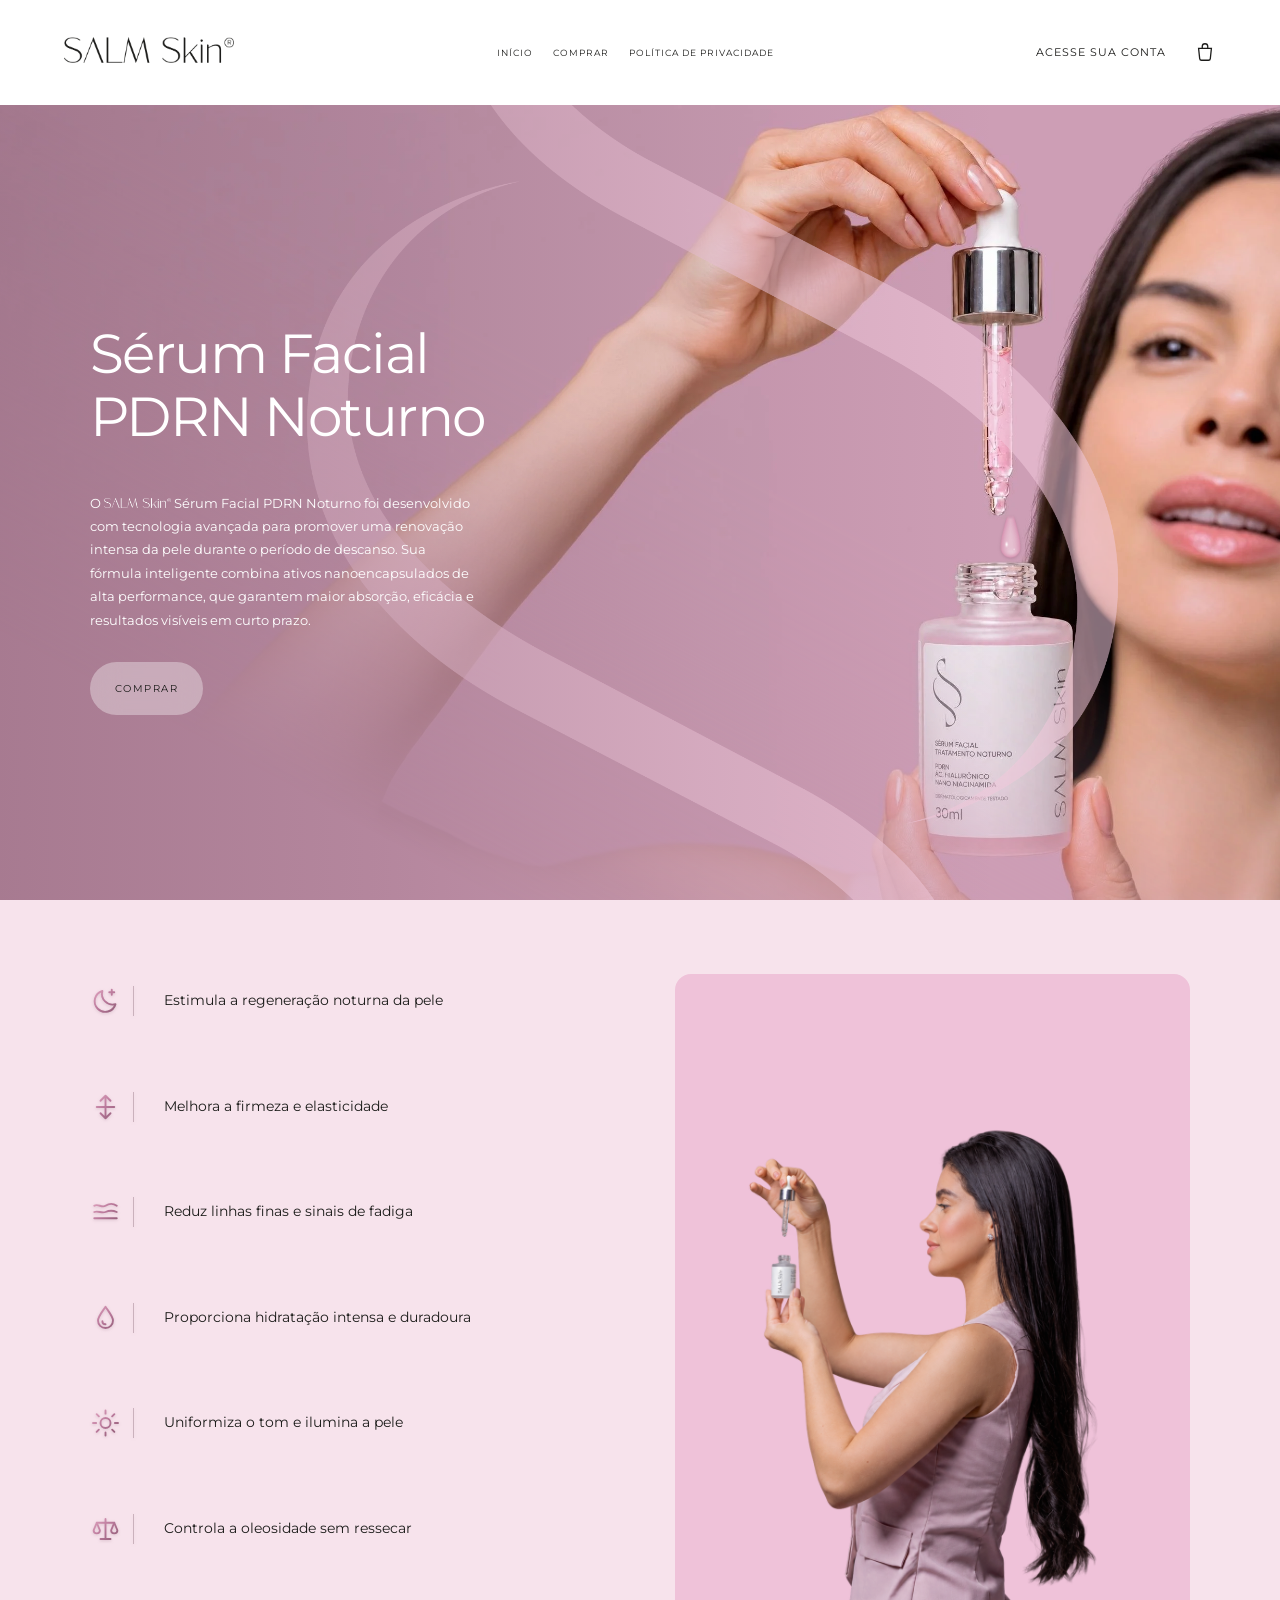
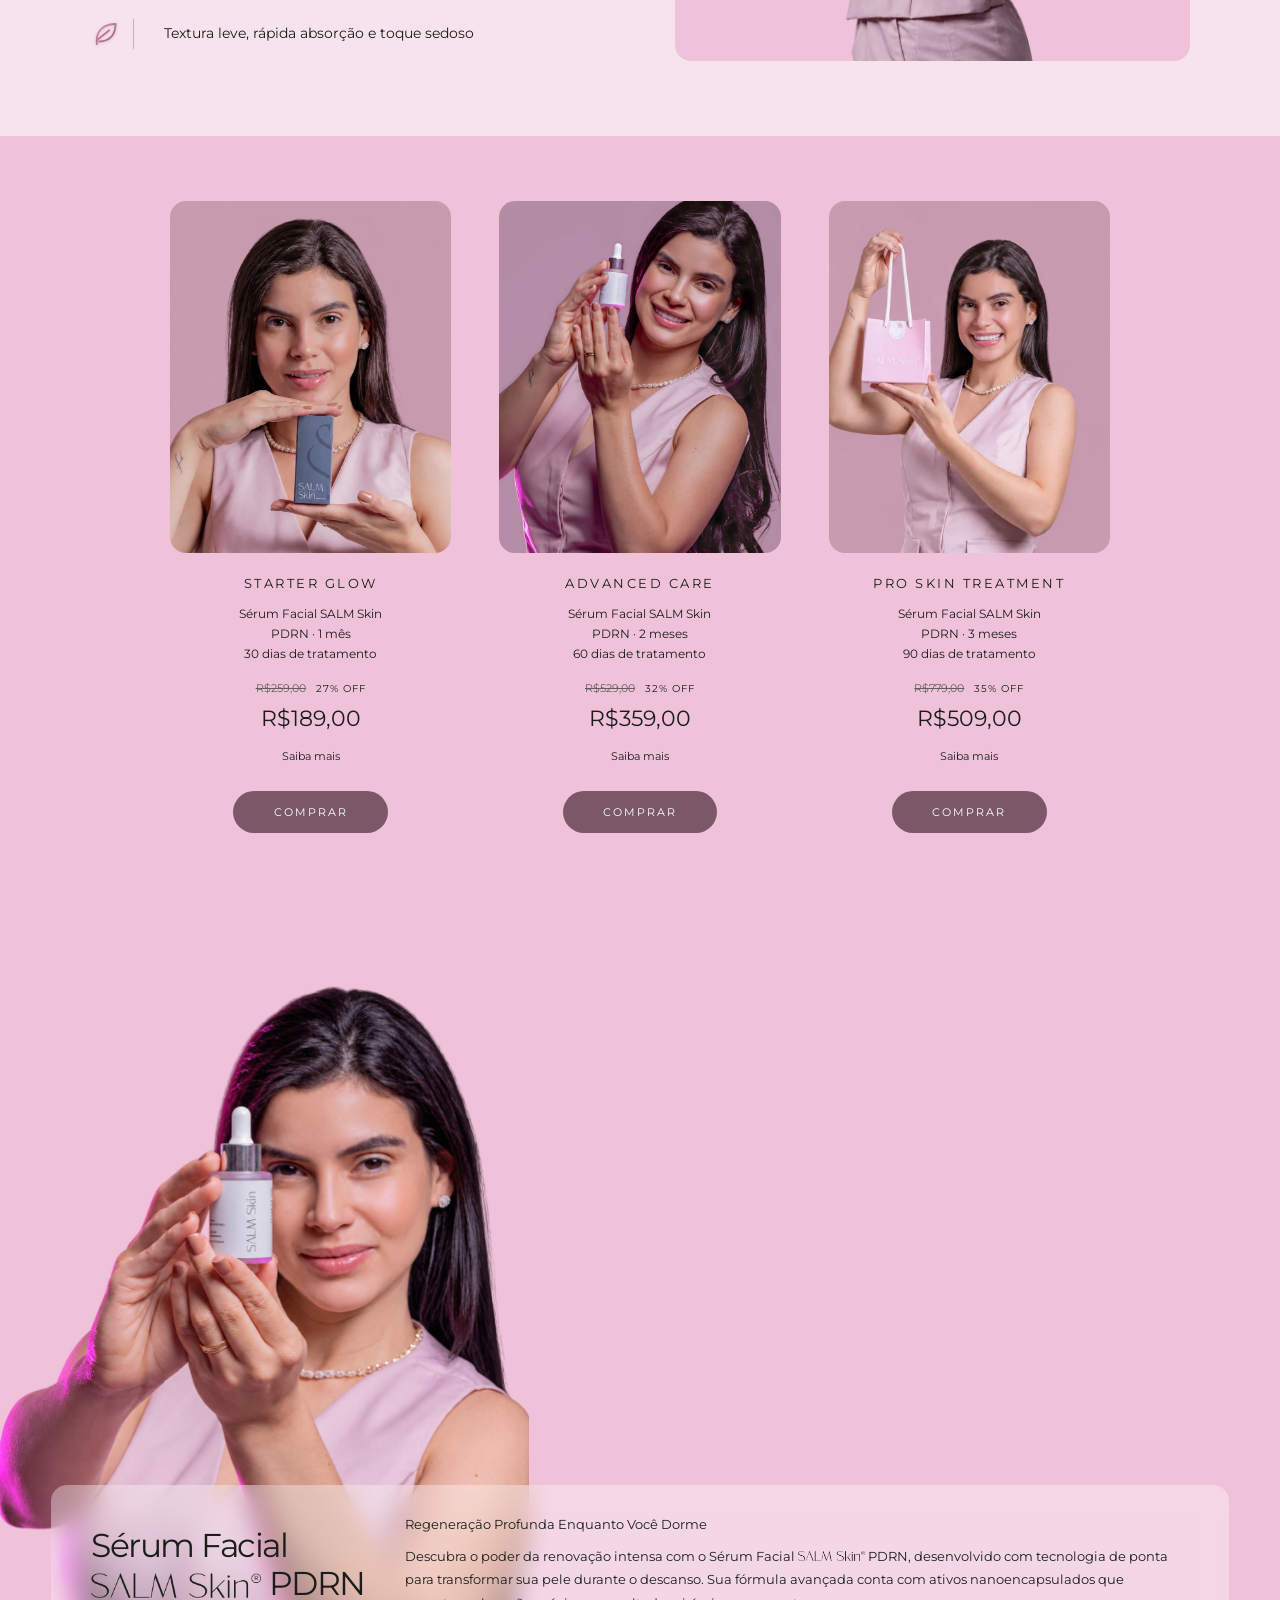
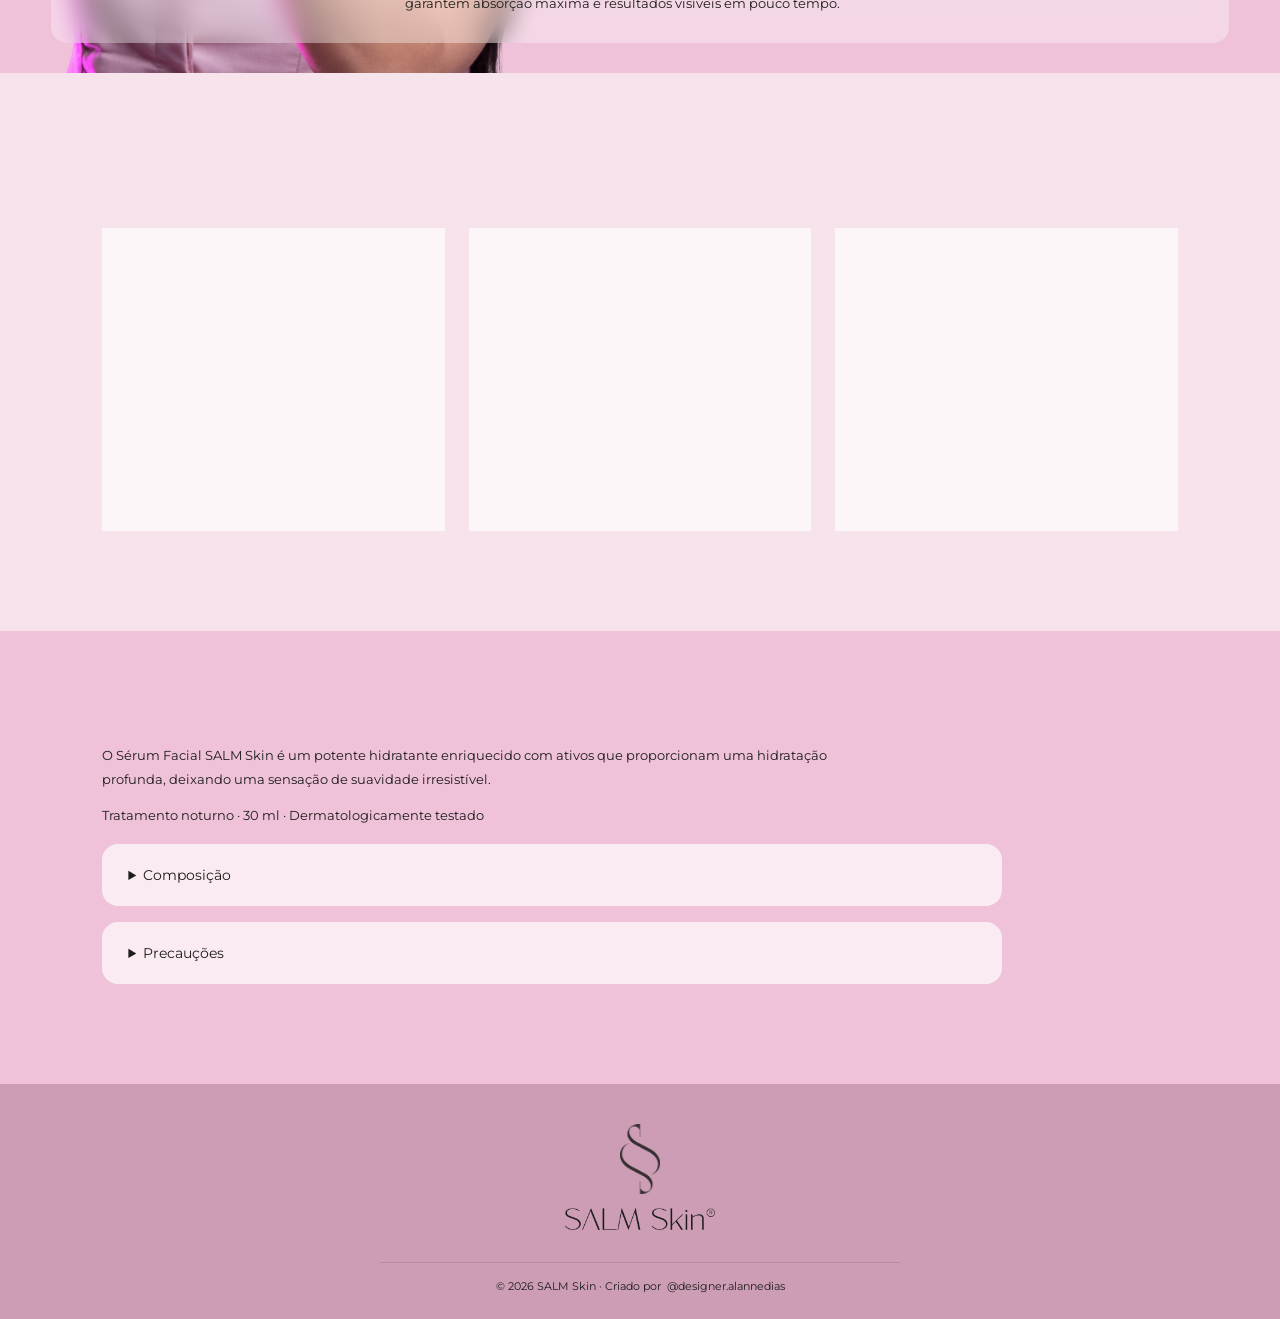
==== commit f76782be: "Cabeçalho: tira o texto CARRINHO, fica só o ícone da sacola O link continua com o nome acessível "Ca" ====
--- a/index.html
+++ b/index.html
@@ -1,3 +1,3 @@
-<!doctype html><html lang="pt-BR"><head><meta charset="UTF-8"><meta name="viewport" content="width=device-width,initial-scale=1"><title>SALM Skin</title><link rel="stylesheet" href="style.css"><link rel="stylesheet" href="loja/store.css?v=pingo-largo-mao-15"></head><body><header><a href="#inicio" aria-label="SALM Skin início"><img src="assets/wordmark.png" alt="SALM Skin"></a><nav><a href="#inicio">INÍCIO</a><a href="#serum">COMPRAR</a><a href="https://salmskin.lojavirtualnuvem.com.br/politica-de-privacidade">POLÍTICA DE PRIVACIDADE</a></nav><div class="header-right"><a class="shop" href="https://salmskin.lojavirtualnuvem.com.br/account/login">ACESSE SUA CONTA</a><a class="cart-link" href="https://salmskin.lojavirtualnuvem.com.br/comprar/" aria-label="Carrinho"><svg viewBox="0 0 24 24" aria-hidden="true"><path d="M5 8h14l-1.2 11.2a2 2 0 0 1-2 1.8H8.2a2 2 0 0 1-2-1.8Z"/><path d="M9 8V6a3 3 0 0 1 6 0v2"/></svg>CARRINHO</a></div></header><main><section class="hero" id="inicio"><img class="hero-half-symbol" src="assets/symbol.png" alt="" aria-hidden="true"><i class="hero-watermark" aria-hidden="true"></i><div class="intro"><h1>Sérum Facial<br><em>PDRN Noturno</em></h1><p class="lead">O <img class="brand-inline" src="assets/wordmark.png" alt="SALM Skin"> Sérum Facial PDRN Noturno foi desenvolvido com tecnologia avançada para promover uma renovação intensa da pele durante o período de descanso. Sua fórmula inteligente combina ativos nanoencapsulados de alta performance, que garantem maior absorção, eficácia e resultados visíveis em curto prazo.</p><a class="button" href="#serum">COMPRAR</a></div><div class="liquid-photo hero-photo"><div class="portrait-stage"><img src="assets/hero-serum-transparente-v4.webp" data-desktop="assets/hero-banner-desktop.webp" data-mobile="assets/hero-serum-transparente-v4.webp" alt="Modelo com conta-gotas e frasco SALM Skin"><i class="serum-drop"></i><i class="serum-drop second"></i></div></div></section><section class="section benefits benefits-orbit"><div class="benefits-composition"><div class="benefits-side"><article class="benefit-point"><svg class="line-icon icon-std" viewBox="0 0 24 24" aria-hidden="true"><path d="M20 14.5A8.5 8.5 0 0 1 9.5 4 8.5 8.5 0 1 0 20 14.5Z"/><path d="M17 3v4M15 5h4"/></svg>Estimula a regeneração noturna da pele</article><article class="benefit-point"><svg class="line-icon icon-std" viewBox="0 0 24 24" aria-hidden="true"><path d="M12 3v18M8 7l4-4 4 4M8 17l4 4 4-4"/><path d="M5 12h14"/></svg>Melhora a firmeza e elasticidade</article><article class="benefit-point"><svg class="line-icon icon-std" viewBox="0 0 24 24" aria-hidden="true"><path d="M3 7c3-2 6 2 9 0s6-2 9 0"/><path d="M3 12c3-1.3 6 1.3 9 0s6-1.3 9 0"/><path d="M3 17h18"/></svg>Reduz linhas finas e sinais de fadiga</article><article class="benefit-point"><svg class="line-icon icon-std" viewBox="0 0 24 24" aria-hidden="true"><path d="M12 3c-3 4.5-6 8-6 11a6 6 0 0 0 12 0c0-3-3-6.5-6-11Z"/><path d="M9.5 14.5a2.5 2.5 0 0 0 2.5 2.5"/></svg>Proporciona hidratação intensa e duradoura</article><article class="benefit-point"><svg class="line-icon icon-std" viewBox="0 0 24 24" aria-hidden="true"><circle cx="12" cy="12" r="4"/><path d="M12 2v2.5M12 19.5V22M2 12h2.5M19.5 12H22M4.9 4.9l1.8 1.8M17.3 17.3l1.8 1.8M4.9 19.1l1.8-1.8M17.3 6.7l1.8-1.8"/></svg>Uniformiza o tom e ilumina a pele</article><article class="benefit-point"><svg class="line-icon icon-std" viewBox="0 0 24 24" aria-hidden="true"><path d="M12 4v16M8 20h8M5 7h14"/><path d="M5 7l-2.5 6a2.5 2.5 0 0 0 5 0Z"/><path d="M19 7l-2.5 6a2.5 2.5 0 0 0 5 0Z"/></svg>Controla a oleosidade sem ressecar</article><article class="benefit-point"><svg class="line-icon icon-std" viewBox="0 0 24 24" aria-hidden="true"><path d="M20 4C11 4 5 9 5 17v3"/><path d="M20 4c0 9-5 14-13 14"/><path d="M5 17 15 9"/></svg>Textura leve, rápida absorção e toque sedoso</article></div><div class="benefits-serum"><img class="benefits-photo" src="assets/ritual-transparent.png" alt="Gota do Sérum Facial SALM Skin PDRN caindo no frasco"></div></div></section><section class="section catalog" id="serum"><div class="catalog-grid"><article><img class="catalog-image img-caixa" src="assets/produto-caixa-centro.webp" alt="Starter Glow: modelo segurando a caixa do Sérum SALM Skin"><h3>Starter Glow</h3><p class="cat-desc">Sérum Facial SALM Skin<br>PDRN · 1 mês<br>30 dias de tratamento</p><p class="cat-old"><del>R$259,00</del> <span>27% OFF</span></p><p class="cat-price"><strong>R$189,00</strong></p><details class="plan-details"><summary>Saiba mais</summary><p>Ideal para quem deseja iniciar sua jornada de cuidados com a SALM Skin. Este frasco é o ponto de partida para adaptar sua pele à tecnologia nanoencapsulada e sentir os primeiros sinais de renovação e viço.</p></details><a class="btn-dark add-btn" href="https://salmskin.lojavirtualnuvem.com.br/produtos/serum-facial-salm-skin-pdrn/">COMPRAR</a></article><article><img class="catalog-image" src="assets/produto-sorriso-rosa.webp" alt="Advanced Care"><h3>Advanced Care</h3><p class="cat-desc">Sérum Facial SALM Skin<br>PDRN · 2 meses<br>60 dias de tratamento</p><p class="cat-old"><del>R$529,00</del> <span>32% OFF</span></p><p class="cat-price"><strong>R$359,00</strong></p><details class="plan-details"><summary>Saiba mais</summary><p>Quando o cuidado vira rotina. Este kit com 2 séruns é focado em quem já busca resultados mais consistentes na uniformização do tom e na firmeza da pele. A constância potencializa a ação regeneradora do Nano PDRN.</p></details><a class="btn-dark add-btn" href="https://salmskin.lojavirtualnuvem.com.br/produtos/serum-facial-salm-skin-pdrn-copia/">COMPRAR</a></article><article><img class="catalog-image img-sacola" src="assets/produto-sacola-perto.webp" alt="Pro Skin Treatment: modelo com a sacola SALM Skin"><h3>Pro Skin Treatment</h3><p class="cat-desc">Sérum Facial SALM Skin<br>PDRN · 3 meses<br>90 dias de tratamento</p><p class="cat-old"><del>R$779,00</del> <span>35% OFF</span></p><p class="cat-price"><strong>R$509,00</strong></p><details class="plan-details"><summary>Saiba mais</summary><p>BÔNUS EXCLUSIVO: Frete Grátis + Mini Guia Digital &quot;Rotina de Pele SALM Skin&quot;.<br><br>O protocolo recomendado para a transformação real da sua pele. Três meses é o ciclo ideal para que os ativos nanoencapsulados atuem profundamente em todas as camadas, entregando o máximo de regeneração, clareamento e rejuvenescimento.</p></details><a class="btn-dark add-btn" href="https://salmskin.lojavirtualnuvem.com.br/produtos/serum-facial-salm-skin-pdrn-copia1/">COMPRAR</a></article></div></section><section class="liquid-section serum-story"><div class="faithful-product"><img src="assets/serum-recorte.png" alt="Embalagem original do Sérum Facial SALM Skin PDRN"></div><div class="liquid-copy"><h2>Sérum Facial<br><em><img class="brand-inline" src="assets/wordmark.png" alt="SALM Skin"> PDRN</em></h2><p>Regeneração Profunda Enquanto Você Dorme</p><p>Descubra o poder da renovação intensa com o Sérum Facial <img class="brand-inline" src="assets/wordmark.png" alt="SALM Skin"> PDRN, desenvolvido com tecnologia de ponta para transformar sua pele durante o descanso. Sua fórmula avançada conta com ativos nanoencapsulados que garantem absorção máxima e resultados visíveis em pouco tempo.</p></div></section><section class="formula section"><svg width="0" height="0" style="position:absolute" aria-hidden="true"><defs><linearGradient id="pinkGlass" x1="0" y1="0" x2="1" y2="1"><stop offset="0" stop-color="#fbe6f0" stop-opacity=".9"/><stop offset=".55" stop-color="#e7a9c6" stop-opacity=".6"/><stop offset="1" stop-color="#c98aa9" stop-opacity=".75"/></linearGradient><linearGradient id="pinkLine" gradientUnits="userSpaceOnUse" x1="2" y1="2" x2="22" y2="22"><stop offset="0" stop-color="#e3a6c2"/><stop offset=".5" stop-color="#b9789a"/><stop offset="1" stop-color="#8c5a73"/></linearGradient></defs></svg><div class="ingredients"><article><span class="glass-tile"><svg class="active-icon icon-std" viewBox="0 0 24 24" aria-hidden="true"><circle cx="12" cy="12" r="3.4"/><circle cx="5" cy="5.5" r="1.7"/><circle cx="19" cy="5.5" r="1.7"/><circle cx="5" cy="18.5" r="1.7"/><circle cx="19" cy="18.5" r="1.7"/><path d="M6.3 6.8l3.2 3M17.7 6.8l-3.2 3M6.3 17.2l3.2-3M17.7 17.2l-3.2-3"/></svg></span><h3>Nano PDRN</h3><p>Estimula a renovação celular e a produção de colágeno, promovendo a reparação dos tecidos. Reduz linhas finas e melhora a firmeza da pele.</p></article><article><span class="glass-tile"><svg class="active-icon icon-std" viewBox="0 0 24 24" aria-hidden="true"><path d="M12 3c-3 4.5-6 8-6 11a6 6 0 0 0 12 0c0-3-3-6.5-6-11Z"/><path d="M9.5 14.5a2.5 2.5 0 0 0 2.5 2.5"/></svg></span><h3>Ácido Hialurônico</h3><p>Proporciona hidratação profunda e prolongada, retendo a umidade natural da pele.</p></article><article><span class="glass-tile"><svg class="active-icon icon-std" viewBox="0 0 24 24" aria-hidden="true"><path d="M12 3l2.2 6.8L21 12l-6.8 2.2L12 21l-2.2-6.8L3 12l6.8-2.2Z"/></svg></span><h3>Nano Niacinamida (Vitamina B3)</h3><p>Uniformiza o tom da pele, reduz manchas e controla a oleosidade.</p></article></div></section><section class="section label-info"><p>O Sérum Facial SALM Skin é um potente hidratante enriquecido com ativos que proporcionam uma hidratação profunda, deixando uma sensação de suavidade irresistível.</p><p>Tratamento noturno · 30 ml · Dermatologicamente testado</p><details><summary>Composição</summary><p>Aqua, Xanthan Gum, Panthenol, Niacinamide, Propylene Glycol, Diazolidinyl Urea, Parfum, Lecithin, Sodium Hyaluronate, Sodium DNA, Caprylic/Capric Triglyceride, Phenoxyethanol, Polysorbate 80, Sorbitan Stearate, Caprylyl Glycol, PCA Ethyl Cocoyl Arginate, Benzyl Salicylate, Limonene, Iodopropynyl Butylcarbamate, Cyanocobalamin, Lactic Acid.</p></details><details><summary>Precauções</summary><p>Mantenha fora do alcance das crianças, em local fresco e protegido dos raios solares. Caso o produto entre em contato com os olhos, lave imediatamente com água em abundância. No caso de irritação, suspenda o uso e, se necessário, procure orientação médica. Uso externo.</p></details></section></main><footer><img class="footer-symbol" src="assets/symbol.png" alt="Símbolo SALM Skin"><img src="assets/wordmark.png" alt="SALM Skin"><div class="creator-credit">© 2026 SALM Skin · Criado por <a href="https://www.instagram.com/designer.alannedias/" target="_blank" rel="noopener noreferrer">@designer.alannedias</a></div></footer><script src="app.js?v=frasco-mais-alto-11"></script><script src="loja/store.js"></script></body></html>
+<!doctype html><html lang="pt-BR"><head><meta charset="UTF-8"><meta name="viewport" content="width=device-width,initial-scale=1"><title>SALM Skin</title><link rel="stylesheet" href="style.css"><link rel="stylesheet" href="loja/store.css?v=pingo-largo-mao-15"></head><body><header><a href="#inicio" aria-label="SALM Skin início"><img src="assets/wordmark.png" alt="SALM Skin"></a><nav><a href="#inicio">INÍCIO</a><a href="#serum">COMPRAR</a><a href="https://salmskin.lojavirtualnuvem.com.br/politica-de-privacidade">POLÍTICA DE PRIVACIDADE</a></nav><div class="header-right"><a class="shop" href="https://salmskin.lojavirtualnuvem.com.br/account/login">ACESSE SUA CONTA</a><a class="cart-link" href="https://salmskin.lojavirtualnuvem.com.br/comprar/" aria-label="Carrinho"><svg viewBox="0 0 24 24" aria-hidden="true"><path d="M5 8h14l-1.2 11.2a2 2 0 0 1-2 1.8H8.2a2 2 0 0 1-2-1.8Z"/><path d="M9 8V6a3 3 0 0 1 6 0v2"/></svg></a></div></header><main><section class="hero" id="inicio"><img class="hero-half-symbol" src="assets/symbol.png" alt="" aria-hidden="true"><i class="hero-watermark" aria-hidden="true"></i><div class="intro"><h1>Sérum Facial<br><em>PDRN Noturno</em></h1><p class="lead">O <img class="brand-inline" src="assets/wordmark.png" alt="SALM Skin"> Sérum Facial PDRN Noturno foi desenvolvido com tecnologia avançada para promover uma renovação intensa da pele durante o período de descanso. Sua fórmula inteligente combina ativos nanoencapsulados de alta performance, que garantem maior absorção, eficácia e resultados visíveis em curto prazo.</p><a class="button" href="#serum">COMPRAR</a></div><div class="liquid-photo hero-photo"><div class="portrait-stage"><img src="assets/hero-serum-transparente-v4.webp" data-desktop="assets/hero-banner-desktop.webp" data-mobile="assets/hero-serum-transparente-v4.webp" alt="Modelo com conta-gotas e frasco SALM Skin"><i class="serum-drop"></i><i class="serum-drop second"></i></div></div></section><section class="section benefits benefits-orbit"><div class="benefits-composition"><div class="benefits-side"><article class="benefit-point"><svg class="line-icon icon-std" viewBox="0 0 24 24" aria-hidden="true"><path d="M20 14.5A8.5 8.5 0 0 1 9.5 4 8.5 8.5 0 1 0 20 14.5Z"/><path d="M17 3v4M15 5h4"/></svg>Estimula a regeneração noturna da pele</article><article class="benefit-point"><svg class="line-icon icon-std" viewBox="0 0 24 24" aria-hidden="true"><path d="M12 3v18M8 7l4-4 4 4M8 17l4 4 4-4"/><path d="M5 12h14"/></svg>Melhora a firmeza e elasticidade</article><article class="benefit-point"><svg class="line-icon icon-std" viewBox="0 0 24 24" aria-hidden="true"><path d="M3 7c3-2 6 2 9 0s6-2 9 0"/><path d="M3 12c3-1.3 6 1.3 9 0s6-1.3 9 0"/><path d="M3 17h18"/></svg>Reduz linhas finas e sinais de fadiga</article><article class="benefit-point"><svg class="line-icon icon-std" viewBox="0 0 24 24" aria-hidden="true"><path d="M12 3c-3 4.5-6 8-6 11a6 6 0 0 0 12 0c0-3-3-6.5-6-11Z"/><path d="M9.5 14.5a2.5 2.5 0 0 0 2.5 2.5"/></svg>Proporciona hidratação intensa e duradoura</article><article class="benefit-point"><svg class="line-icon icon-std" viewBox="0 0 24 24" aria-hidden="true"><circle cx="12" cy="12" r="4"/><path d="M12 2v2.5M12 19.5V22M2 12h2.5M19.5 12H22M4.9 4.9l1.8 1.8M17.3 17.3l1.8 1.8M4.9 19.1l1.8-1.8M17.3 6.7l1.8-1.8"/></svg>Uniformiza o tom e ilumina a pele</article><article class="benefit-point"><svg class="line-icon icon-std" viewBox="0 0 24 24" aria-hidden="true"><path d="M12 4v16M8 20h8M5 7h14"/><path d="M5 7l-2.5 6a2.5 2.5 0 0 0 5 0Z"/><path d="M19 7l-2.5 6a2.5 2.5 0 0 0 5 0Z"/></svg>Controla a oleosidade sem ressecar</article><article class="benefit-point"><svg class="line-icon icon-std" viewBox="0 0 24 24" aria-hidden="true"><path d="M20 4C11 4 5 9 5 17v3"/><path d="M20 4c0 9-5 14-13 14"/><path d="M5 17 15 9"/></svg>Textura leve, rápida absorção e toque sedoso</article></div><div class="benefits-serum"><img class="benefits-photo" src="assets/ritual-transparent.png" alt="Gota do Sérum Facial SALM Skin PDRN caindo no frasco"></div></div></section><section class="section catalog" id="serum"><div class="catalog-grid"><article><img class="catalog-image img-caixa" src="assets/produto-caixa-centro.webp" alt="Starter Glow: modelo segurando a caixa do Sérum SALM Skin"><h3>Starter Glow</h3><p class="cat-desc">Sérum Facial SALM Skin<br>PDRN · 1 mês<br>30 dias de tratamento</p><p class="cat-old"><del>R$259,00</del> <span>27% OFF</span></p><p class="cat-price"><strong>R$189,00</strong></p><details class="plan-details"><summary>Saiba mais</summary><p>Ideal para quem deseja iniciar sua jornada de cuidados com a SALM Skin. Este frasco é o ponto de partida para adaptar sua pele à tecnologia nanoencapsulada e sentir os primeiros sinais de renovação e viço.</p></details><a class="btn-dark add-btn" href="https://salmskin.lojavirtualnuvem.com.br/produtos/serum-facial-salm-skin-pdrn/">COMPRAR</a></article><article><img class="catalog-image" src="assets/produto-sorriso-rosa.webp" alt="Advanced Care"><h3>Advanced Care</h3><p class="cat-desc">Sérum Facial SALM Skin<br>PDRN · 2 meses<br>60 dias de tratamento</p><p class="cat-old"><del>R$529,00</del> <span>32% OFF</span></p><p class="cat-price"><strong>R$359,00</strong></p><details class="plan-details"><summary>Saiba mais</summary><p>Quando o cuidado vira rotina. Este kit com 2 séruns é focado em quem já busca resultados mais consistentes na uniformização do tom e na firmeza da pele. A constância potencializa a ação regeneradora do Nano PDRN.</p></details><a class="btn-dark add-btn" href="https://salmskin.lojavirtualnuvem.com.br/produtos/serum-facial-salm-skin-pdrn-copia/">COMPRAR</a></article><article><img class="catalog-image img-sacola" src="assets/produto-sacola-perto.webp" alt="Pro Skin Treatment: modelo com a sacola SALM Skin"><h3>Pro Skin Treatment</h3><p class="cat-desc">Sérum Facial SALM Skin<br>PDRN · 3 meses<br>90 dias de tratamento</p><p class="cat-old"><del>R$779,00</del> <span>35% OFF</span></p><p class="cat-price"><strong>R$509,00</strong></p><details class="plan-details"><summary>Saiba mais</summary><p>BÔNUS EXCLUSIVO: Frete Grátis + Mini Guia Digital &quot;Rotina de Pele SALM Skin&quot;.<br><br>O protocolo recomendado para a transformação real da sua pele. Três meses é o ciclo ideal para que os ativos nanoencapsulados atuem profundamente em todas as camadas, entregando o máximo de regeneração, clareamento e rejuvenescimento.</p></details><a class="btn-dark add-btn" href="https://salmskin.lojavirtualnuvem.com.br/produtos/serum-facial-salm-skin-pdrn-copia1/">COMPRAR</a></article></div></section><section class="liquid-section serum-story"><div class="faithful-product"><img src="assets/serum-recorte.png" alt="Embalagem original do Sérum Facial SALM Skin PDRN"></div><div class="liquid-copy"><h2>Sérum Facial<br><em><img class="brand-inline" src="assets/wordmark.png" alt="SALM Skin"> PDRN</em></h2><p>Regeneração Profunda Enquanto Você Dorme</p><p>Descubra o poder da renovação intensa com o Sérum Facial <img class="brand-inline" src="assets/wordmark.png" alt="SALM Skin"> PDRN, desenvolvido com tecnologia de ponta para transformar sua pele durante o descanso. Sua fórmula avançada conta com ativos nanoencapsulados que garantem absorção máxima e resultados visíveis em pouco tempo.</p></div></section><section class="formula section"><svg width="0" height="0" style="position:absolute" aria-hidden="true"><defs><linearGradient id="pinkGlass" x1="0" y1="0" x2="1" y2="1"><stop offset="0" stop-color="#fbe6f0" stop-opacity=".9"/><stop offset=".55" stop-color="#e7a9c6" stop-opacity=".6"/><stop offset="1" stop-color="#c98aa9" stop-opacity=".75"/></linearGradient><linearGradient id="pinkLine" gradientUnits="userSpaceOnUse" x1="2" y1="2" x2="22" y2="22"><stop offset="0" stop-color="#e3a6c2"/><stop offset=".5" stop-color="#b9789a"/><stop offset="1" stop-color="#8c5a73"/></linearGradient></defs></svg><div class="ingredients"><article><span class="glass-tile"><svg class="active-icon icon-std" viewBox="0 0 24 24" aria-hidden="true"><circle cx="12" cy="12" r="3.4"/><circle cx="5" cy="5.5" r="1.7"/><circle cx="19" cy="5.5" r="1.7"/><circle cx="5" cy="18.5" r="1.7"/><circle cx="19" cy="18.5" r="1.7"/><path d="M6.3 6.8l3.2 3M17.7 6.8l-3.2 3M6.3 17.2l3.2-3M17.7 17.2l-3.2-3"/></svg></span><h3>Nano PDRN</h3><p>Estimula a renovação celular e a produção de colágeno, promovendo a reparação dos tecidos. Reduz linhas finas e melhora a firmeza da pele.</p></article><article><span class="glass-tile"><svg class="active-icon icon-std" viewBox="0 0 24 24" aria-hidden="true"><path d="M12 3c-3 4.5-6 8-6 11a6 6 0 0 0 12 0c0-3-3-6.5-6-11Z"/><path d="M9.5 14.5a2.5 2.5 0 0 0 2.5 2.5"/></svg></span><h3>Ácido Hialurônico</h3><p>Proporciona hidratação profunda e prolongada, retendo a umidade natural da pele.</p></article><article><span class="glass-tile"><svg class="active-icon icon-std" viewBox="0 0 24 24" aria-hidden="true"><path d="M12 3l2.2 6.8L21 12l-6.8 2.2L12 21l-2.2-6.8L3 12l6.8-2.2Z"/></svg></span><h3>Nano Niacinamida (Vitamina B3)</h3><p>Uniformiza o tom da pele, reduz manchas e controla a oleosidade.</p></article></div></section><section class="section label-info"><p>O Sérum Facial SALM Skin é um potente hidratante enriquecido com ativos que proporcionam uma hidratação profunda, deixando uma sensação de suavidade irresistível.</p><p>Tratamento noturno · 30 ml · Dermatologicamente testado</p><details><summary>Composição</summary><p>Aqua, Xanthan Gum, Panthenol, Niacinamide, Propylene Glycol, Diazolidinyl Urea, Parfum, Lecithin, Sodium Hyaluronate, Sodium DNA, Caprylic/Capric Triglyceride, Phenoxyethanol, Polysorbate 80, Sorbitan Stearate, Caprylyl Glycol, PCA Ethyl Cocoyl Arginate, Benzyl Salicylate, Limonene, Iodopropynyl Butylcarbamate, Cyanocobalamin, Lactic Acid.</p></details><details><summary>Precauções</summary><p>Mantenha fora do alcance das crianças, em local fresco e protegido dos raios solares. Caso o produto entre em contato com os olhos, lave imediatamente com água em abundância. No caso de irritação, suspenda o uso e, se necessário, procure orientação médica. Uso externo.</p></details></section></main><footer><img class="footer-symbol" src="assets/symbol.png" alt="Símbolo SALM Skin"><img src="assets/wordmark.png" alt="SALM Skin"><div class="creator-credit">© 2026 SALM Skin · Criado por <a href="https://www.instagram.com/designer.alannedias/" target="_blank" rel="noopener noreferrer">@designer.alannedias</a></div></footer><script src="app.js?v=frasco-mais-alto-11"></script><script src="loja/store.js"></script></body></html>
 
 
